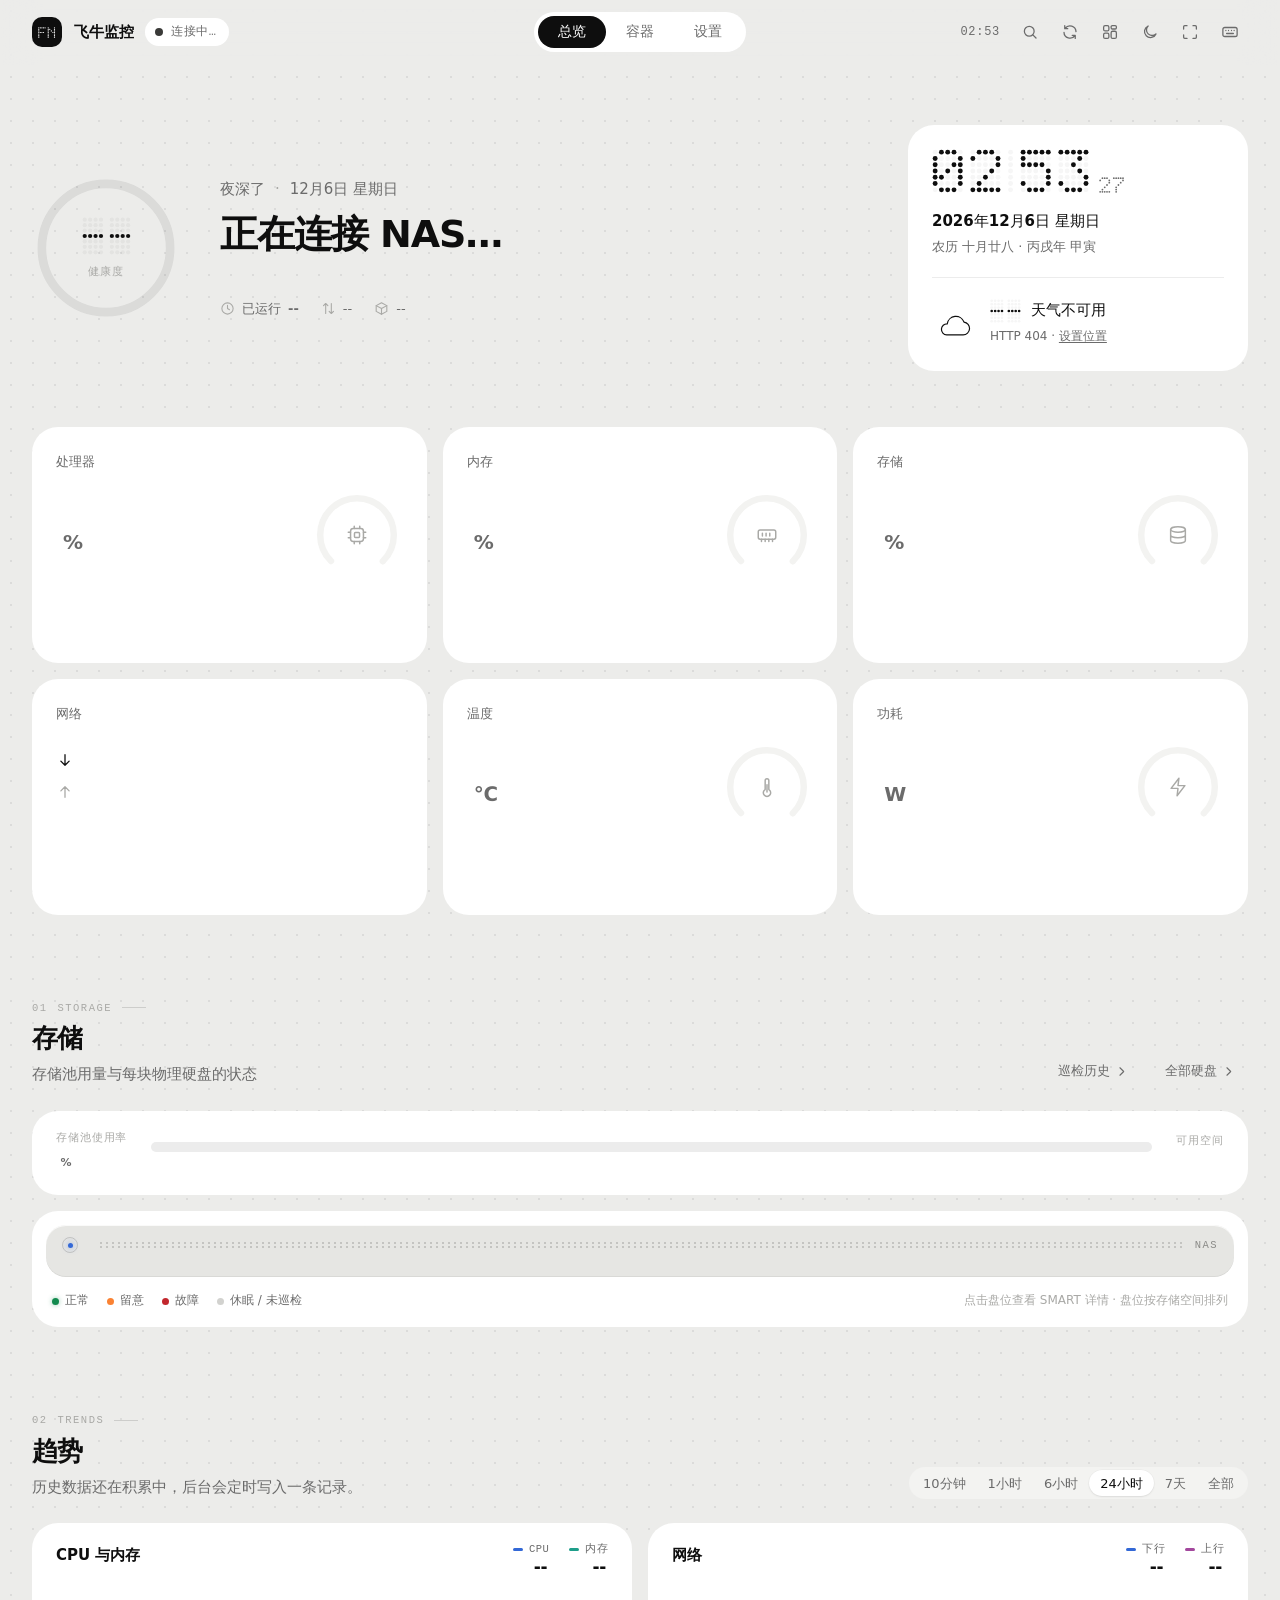
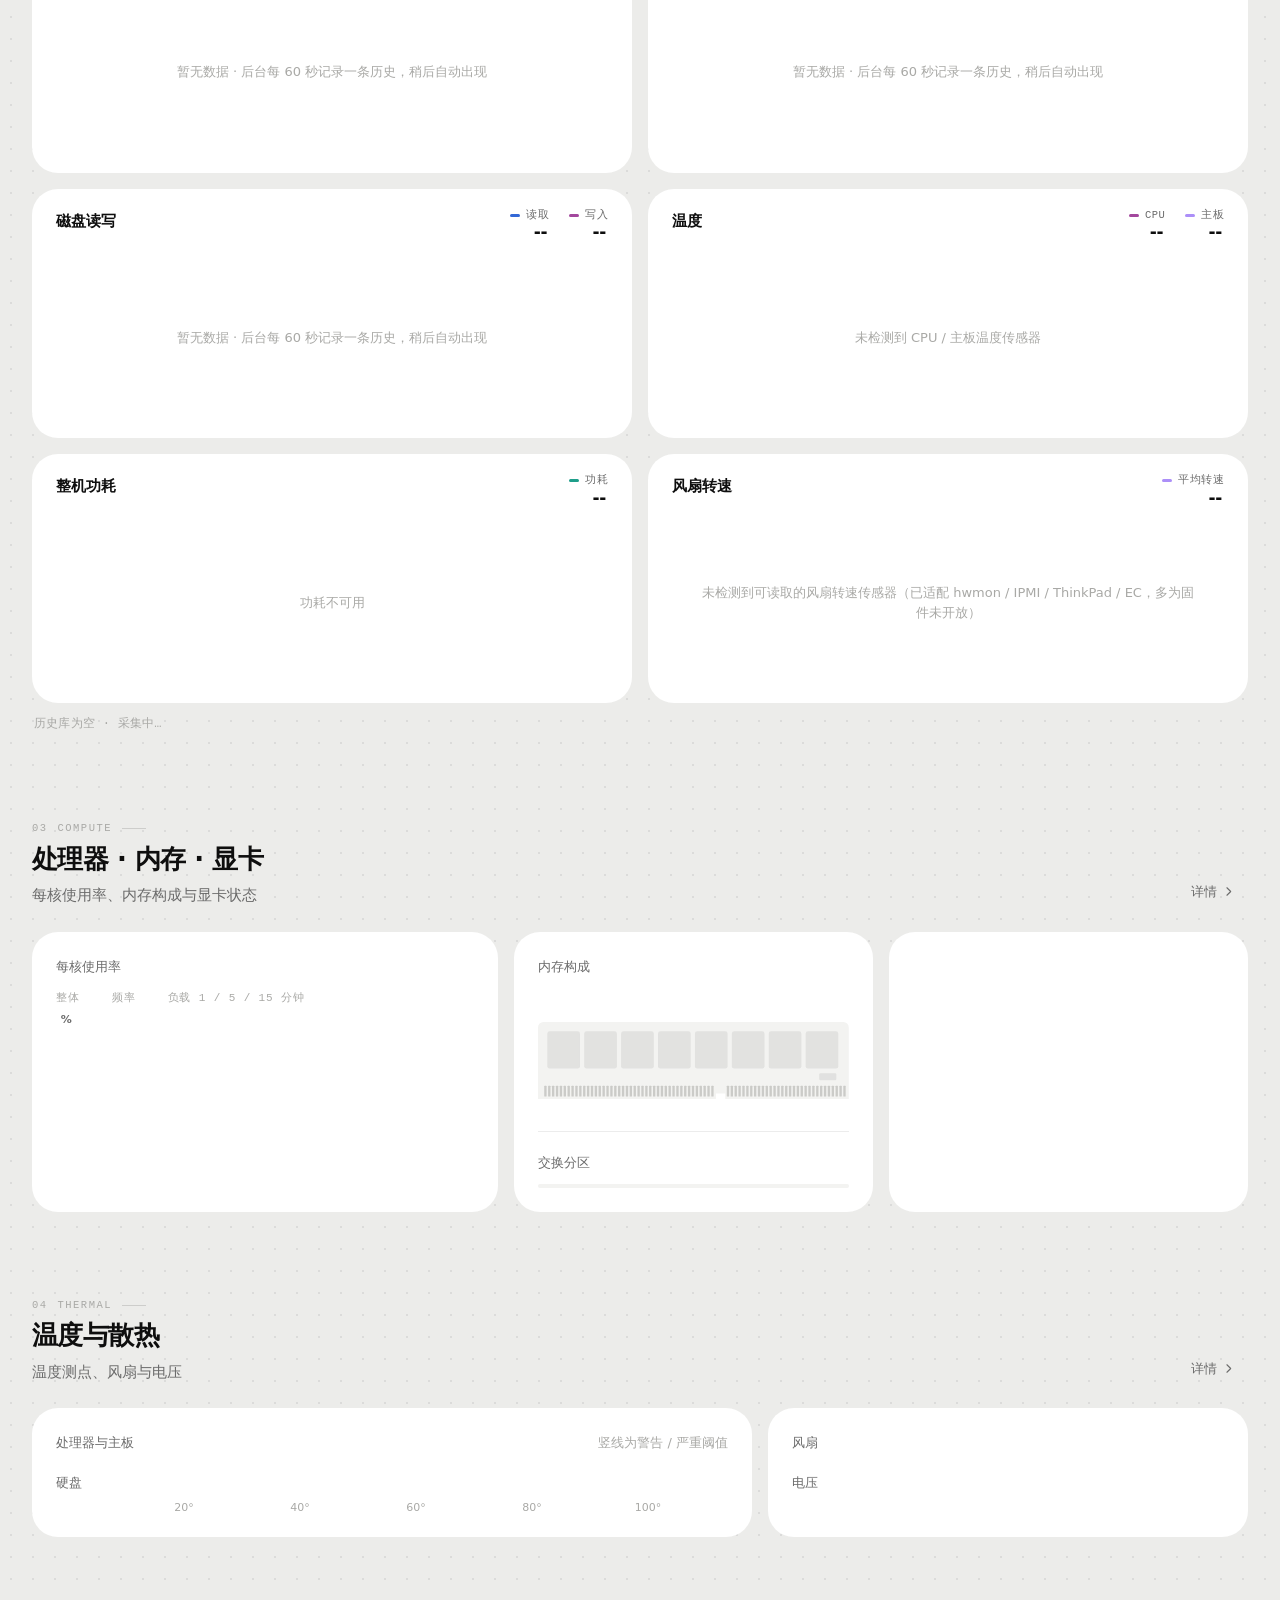
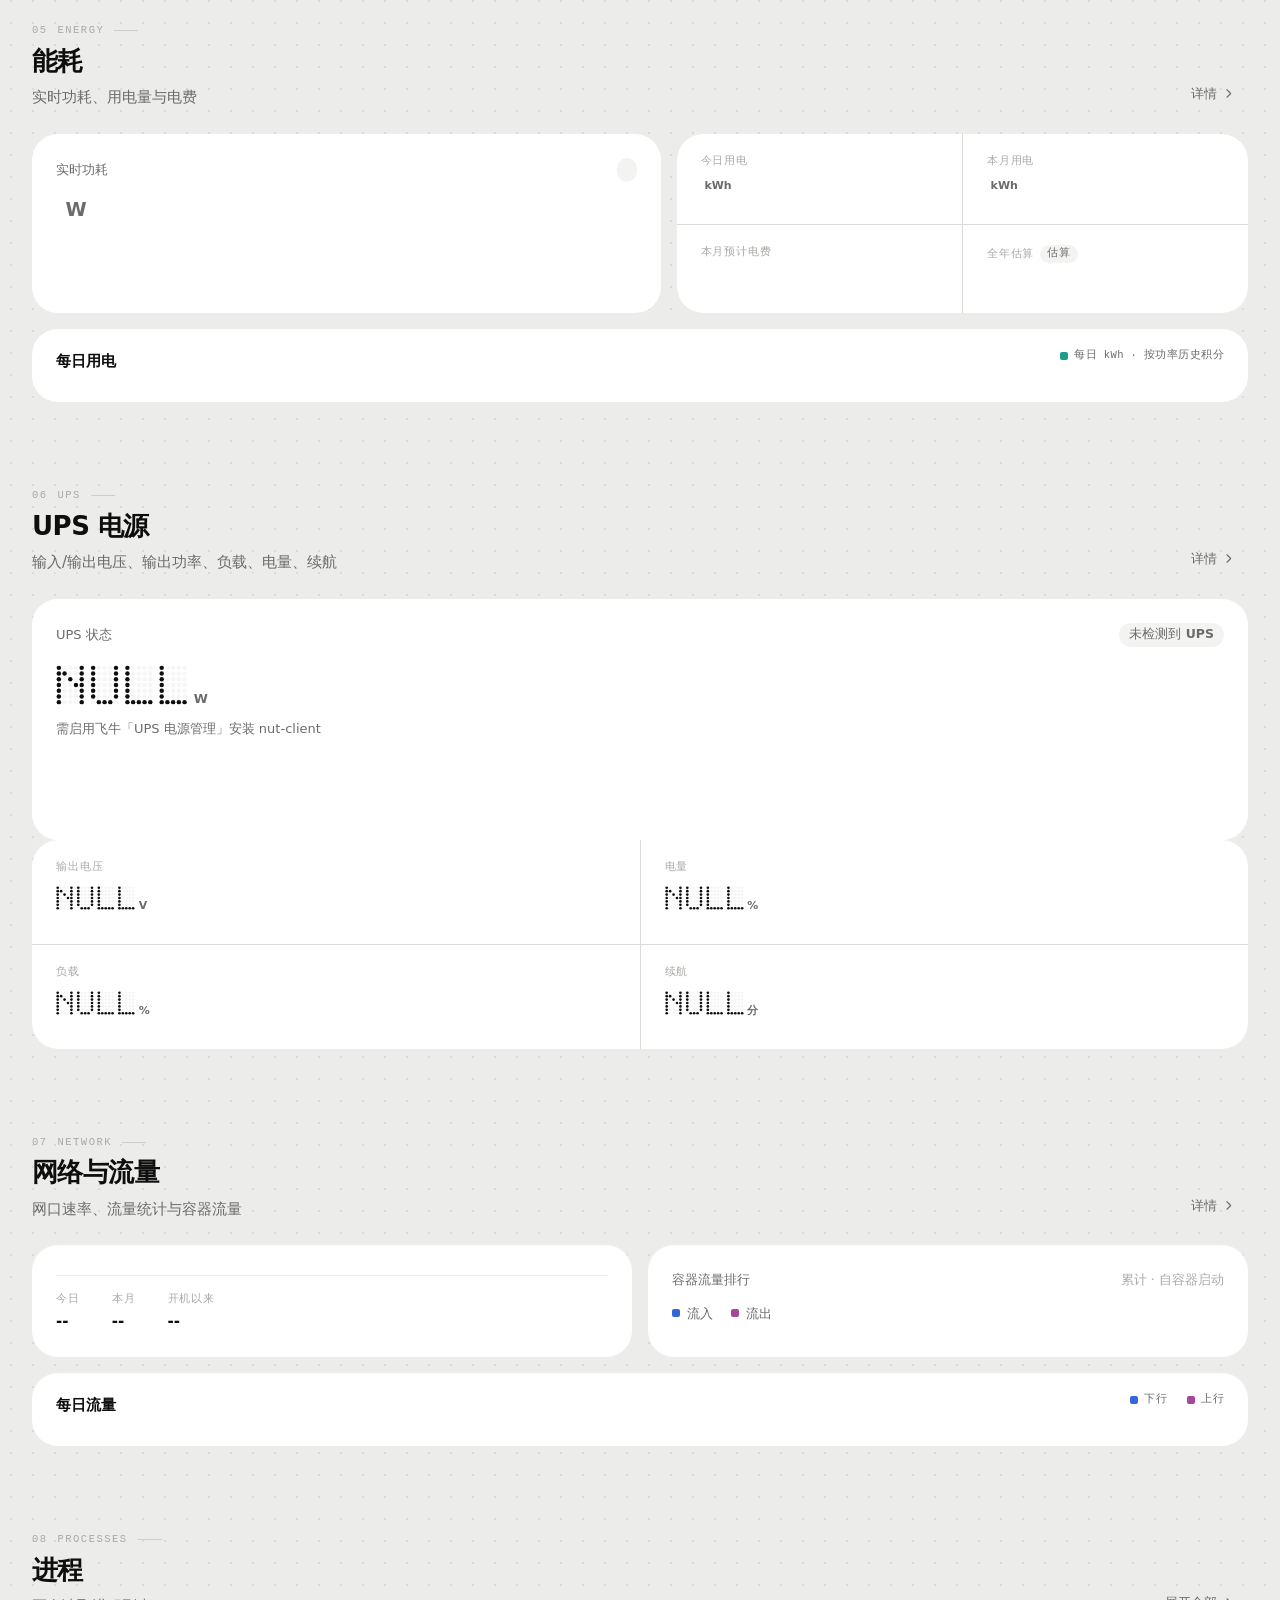
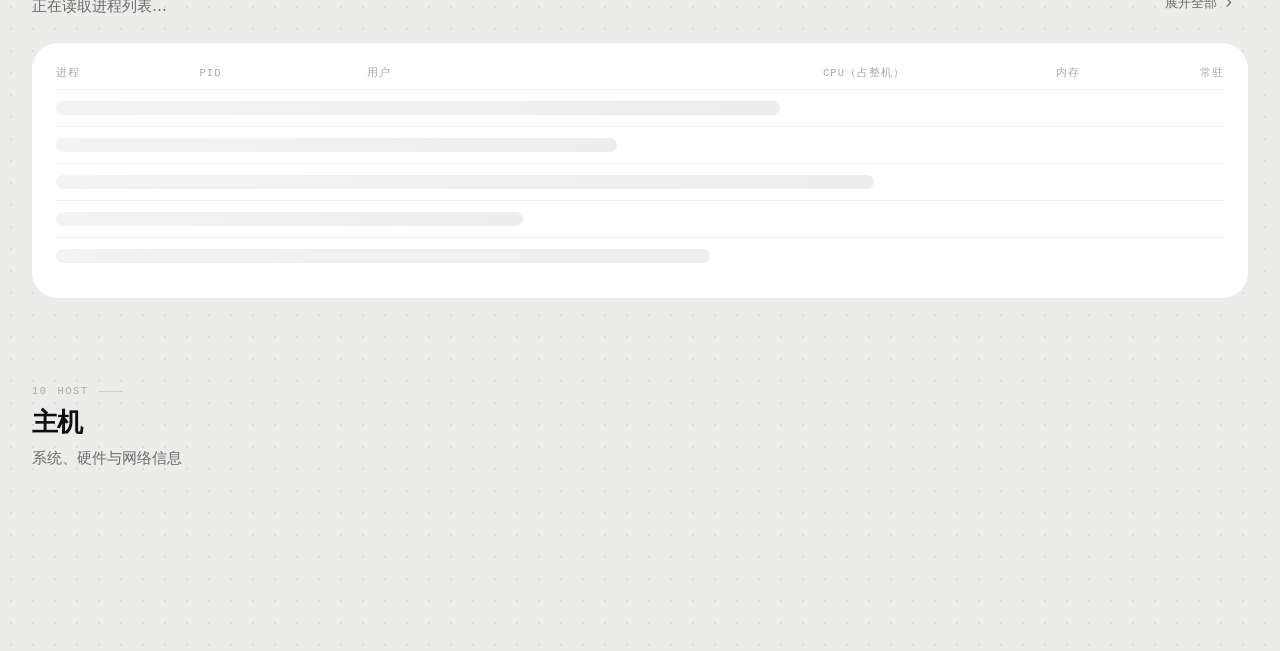
==== app/www/index.html @ 400aa31c "Release 3.0.0: 飞牛HDMI动态监控首个成品版本" ====
<!doctype html>
<html lang="zh-CN" data-theme="light" data-accent="black">
<head>
<meta charset="utf-8">
<meta http-equiv="Cache-Control" content="no-cache, no-store, must-revalidate">
<meta http-equiv="Pragma" content="no-cache">
<meta http-equiv="Expires" content="0">
<meta name="viewport" content="width=device-width, initial-scale=1, viewport-fit=cover">
<meta name="color-scheme" content="light dark">
<meta name="referrer" content="same-origin">
<link rel="icon" type="image/png" href="[data-uri]">
<link rel="apple-touch-icon" href="[data-uri]">
<title>飞牛监控</title>
<script>
  /* 尽早应用外观（本地缓存），避免首屏闪烁；服务器 ui.json 加载后以服务器为准 */
  (function () {
    try {
      var u = JSON.parse(localStorage.getItem('fnm.ui') || 'null'), mode, acc;
      if (u && u.layoutVersion >= 200) { mode = u.theme; acc = u.accent; }
      else { var L = { dark: ['dark', 'black'], light: ['light', 'black'], blue: ['light', 'blue'], fresh: ['light', 'green'], green: ['light', 'green'], yellow: ['light', 'yellow'], cyan: ['light', 'cyan'] }[localStorage.getItem('fnmonitor-theme')]; if (L) { mode = L[0]; acc = L[1]; } }
      mode = mode || 'light';
      if (mode === 'auto') mode = matchMedia('(prefers-color-scheme: dark)').matches ? 'dark' : 'light';
      var d = document.documentElement;
      d.dataset.theme = mode === 'dark' ? 'dark' : 'light';
      if (/^(black|blue|green|yellow|cyan)$/.test(acc || '')) d.dataset.accent = acc;
      var fs = u && +u.fontScale; if (fs && fs !== 1 && fs >= 0.8 && fs <= 1.5) d.style.zoom = String(fs);
    } catch (e) {}
  })();
</script>
<style>
:root{--font-sans:-apple-system,BlinkMacSystemFont,"SF Pro Text","PingFang SC","HarmonyOS Sans SC","MiSans","Microsoft YaHei UI",system-ui,sans-serif;--font-display:"SF Pro Display",-apple-system,BlinkMacSystemFont,"PingFang SC","HarmonyOS Sans SC","MiSans","Microsoft YaHei UI",system-ui,sans-serif;--font-mono:"SF Mono","JetBrains Mono","Cascadia Code",ui-monospace,Menlo,Consolas,monospace;--fs-hero:60px;--fs-display:38px;--fs-h2:26px;--fs-h3:17px;--fs-body:15px;--fs-sm:13px;--fs-xs:12px;--lh-tight:1.15;--lh-body:1.65;--s1:4px;--s2:8px;--s3:12px;--s4:16px;--s5:20px;--s6:24px;--s7:32px;--s8:40px;--s9:56px;--s10:80px;--section-gap:88px;--page-w:1280px;--page-pad:32px;--r-xs:6px;--r-sm:10px;--r-md:14px;--r-lg:26px;--r-pill:999px;--ease:cubic-bezier(.22,.8,.24,1);--ease-sheet:cubic-bezier(.32,.72,0,1);--dur-1:140ms;--dur-2:260ms;--dur-3:480ms;--dur-gauge:900ms}
:root,[data-theme="light"]{color-scheme:light;--bg:#ECECEA;--bg-dot:rgba(14,14,14,.075);--bg-bar:rgba(236,236,234,.86);--card:#FFFFFF;--card-sunk:#F3F3F1;--card-hover:#FFFFFF;--fill-1:rgba(14,14,14,.045);--fill-2:rgba(14,14,14,.08);--fill-3:rgba(14,14,14,.15);--line:rgba(14,14,14,.08);--line-strong:rgba(14,14,14,.14);--ink-1:#0E0E0E;--ink-2:#6B6B6B;--ink-3:#A9A9A6;--ink-inv:#FFFFFF;--off:rgba(14,14,14,.075);--scrim:rgba(14,14,14,.26);--ok:var(--d-p);--ok-soft:color-mix(in srgb,var(--d-p) 10%,transparent);--health-ok:#128A4E;--warn:#CE5600;--warn-fill:#FA8233;--warn-soft:rgba(250,130,51,.14);--crit:#C2272D;--crit-soft:rgba(194,39,45,.10);--sleep:#7A8294;--sleep-soft:rgba(122,130,148,.12);--m-cpu:var(--d-p);--m-mem:var(--d-p);--m-io:var(--d-p);--m-temp:var(--d-p);--m-pwr:var(--d-p);--tint:48%;--c1:var(--m-cpu);--c2:color-mix(in srgb,var(--c1) var(--tint),var(--card));--c3:var(--m-pwr);--c4:var(--m-io);--on-accent:#FFFFFF;--hatch:repeating-linear-gradient(135deg,var(--ink-2) 0 1.5px,transparent 1.5px 3.5px);--gauge:var(--ink-1);--spark:var(--ink-1);--shadow-card:none;--shadow-raise:none;--shadow-pop:0 18px 50px -12px rgba(0,0,0,.28),0 2px 6px rgba(0,0,0,.08);--shadow-thumb:0 1px 2px rgba(0,0,0,.08),0 0 0 .5px rgba(0,0,0,.04)}
[data-theme="dark"]{color-scheme:dark;--bg:#000000;--bg-dot:rgba(255,255,255,.055);--bg-bar:rgba(0,0,0,.82);--card:#161616;--card-sunk:#1F1F1F;--card-hover:#1A1A1A;--fill-1:rgba(255,255,255,.055);--fill-2:rgba(255,255,255,.09);--fill-3:rgba(255,255,255,.17);--line:rgba(255,255,255,.08);--line-strong:rgba(255,255,255,.14);--ink-1:#F2F2F0;--ink-2:#92928F;--ink-3:#64645F;--ink-inv:#0E0E0E;--off:rgba(255,255,255,.08);--scrim:rgba(0,0,0,.6);--ok:var(--d-p);--ok-soft:color-mix(in srgb,var(--d-p) 14%,transparent);--health-ok:#3BC47B;--warn:#FF8F49;--warn-fill:#FF8F49;--warn-soft:rgba(255,143,73,.15);--crit:#E54C4A;--crit-soft:rgba(229,76,74,.15);--sleep:#8C93A3;--sleep-soft:rgba(140,147,163,.14);--tint:58%;--on-accent:#0E0E0E;--shadow-pop:0 18px 50px -12px rgba(0,0,0,.8),0 0 0 1px rgba(255,255,255,.07);--shadow-thumb:0 1px 2px rgba(0,0,0,.5)}
:root{--accent:#0E0E0E;--d-p:var(--accent);--e-blue:#3368D6;--e-coral:#A3489D;--e-teal:#1E9E8A;--e-violet:#AC8FF8}
[data-theme="dark"]{--e-blue:#5585E8;--e-coral:#B761B1;--e-teal:#1F9C86;--e-violet:#BEA4FF}
:root{--r-g:oklch(0.67 0.13 158);--r-y:oklch(0.82 0.16 115);--rt-g:oklch(0.52 0.12 158);--rt-l:oklch(0.55 0.13 122)}
[data-theme="dark"]{--r-g:oklch(0.72 0.13 158);--r-y:oklch(0.85 0.15 115);--rt-g:var(--r-g);--rt-l:var(--r-y)}
[data-accent="black"]{--accent:#0E0E0E;--d-p:#3A3A38}
[data-theme="dark"][data-accent="black"]{--accent:#F2F2F0;--d-p:#D6D6D2}
[data-accent="blue"]{--accent:#2B50C0}
[data-theme="dark"][data-accent="blue"]{--accent:#7896F4}
[data-accent="green"]{--accent:#0B9B61}
[data-theme="dark"][data-accent="green"]{--accent:#2BB98A}
[data-accent="yellow"]{--accent:#C98A00;--on-accent:#0E0E0E}
[data-theme="dark"][data-accent="yellow"]{--accent:#E2A646}
[data-accent="cyan"]{--accent:#0098B0}
[data-theme="dark"][data-accent="cyan"]{--accent:#22B5CC}
:root{--accent-soft:color-mix(in srgb,var(--accent) 11%,transparent);--accent-ring:color-mix(in srgb,var(--accent) 45%,transparent)}
*,*::before,*::after{box-sizing:border-box}
html{-webkit-text-size-adjust:100%;text-size-adjust:100%}
body{margin:0;background:var(--bg);color:var(--ink-1);font:400 var(--fs-body)/var(--lh-body) var(--font-sans);-webkit-font-smoothing:antialiased;-moz-osx-font-smoothing:grayscale;font-feature-settings:"tnum" 0;transition:background-color var(--dur-3) var(--ease),color var(--dur-3) var(--ease)}
button,input,select{font:inherit;color:inherit}
button{cursor:pointer;background:none;border:0;padding:0}
a{color:var(--accent);text-decoration:none}
:focus-visible{outline:2px solid var(--accent-ring);outline-offset:2px;border-radius:8px}
::selection{background:var(--accent-soft)}
.i{width:18px;height:18px;flex:none;fill:none;stroke:currentColor;stroke-width:1.7;stroke-linecap:round;stroke-linejoin:round}
.i-sm{width:15px;height:15px}
.i-lg{width:22px;height:22px}
.num,.tnum{font-variant-numeric:tabular-nums;font-feature-settings:"tnum" 1}
.num{font-family:var(--font-display);letter-spacing:-.035em;font-weight:600;line-height:1}
.mono{font-family:var(--font-mono);font-size:.92em;letter-spacing:0}
.muted{color:var(--ink-2)}
.faint{color:var(--ink-3)}
.sr{position:absolute;width:1px;height:1px;overflow:hidden;clip:rect(0 0 0 0);white-space:nowrap}
.hidden{display:none !important}
.topbar{position:sticky;top:0;z-index:40;background:var(--bg-bar);-webkit-backdrop-filter:saturate(1.6) blur(18px);backdrop-filter:saturate(1.6) blur(18px);border-bottom:1px solid transparent;transition:border-color var(--dur-2) var(--ease)}
.topbar.scrolled{border-bottom-color:var(--line)}
.topbar-in{max-width:var(--page-w);margin:0 auto;height:64px;padding:0 var(--page-pad);display:grid;grid-template-columns:1fr auto 1fr;align-items:center;gap:var(--s4)}
.brand{display:flex;align-items:center;gap:var(--s3);min-width:0}
.brand-mark{width:30px;height:30px;border-radius:9px;background:var(--ink-1);color:var(--ink-inv);display:grid;place-items:center;flex:none}
.brand-mark>svg{width:18px;height:18px;stroke-width:2}
.brand-name{font-weight:600;font-size:15px;letter-spacing:-.01em;white-space:nowrap}
.host-chip{display:inline-flex;align-items:center;gap:8px;height:28px;padding:0 12px 0 10px;border-radius:var(--r-pill);background:var(--fill-1);color:var(--ink-2);font-size:var(--fs-sm);white-space:nowrap}
.live{position:relative;width:8px;height:8px;border-radius:50%;background:var(--ok);flex:none}
.live::after{content:"";position:absolute;inset:0;border-radius:50%;background:var(--ok);opacity:0}
.live.beat::after{animation:beat 1.6s var(--ease) 1}
.live.paused{background:var(--ink-3)}
@keyframes beat{0%{transform:scale(1);opacity:.55}
100%{transform:scale(3.2);opacity:0}
}
.tools{display:flex;align-items:center;justify-content:flex-end;gap:4px}
.clock-mini{font-size:var(--fs-sm);color:var(--ink-2);margin-right:8px}
.icon-btn{width:36px;height:36px;border-radius:50%;display:grid;place-items:center;color:var(--ink-2);transition:background var(--dur-1),color var(--dur-1);position:relative}
.icon-btn:hover{background:var(--fill-1);color:var(--ink-1)}
.icon-btn[aria-pressed="true"]{background:var(--ink-1);color:var(--ink-inv)}
.kbd{display:inline-grid;place-items:center;min-width:20px;height:20px;padding:0 5px;border-radius:5px;font:500 11px/1 var(--font-mono);color:var(--ink-2);background:var(--fill-1);box-shadow:inset 0 -1px 0 var(--line-strong)}
.seg{position:relative;display:inline-flex;padding:3px;border-radius:var(--r-pill);background:var(--fill-1);isolation:isolate}
.seg button{position:relative;z-index:1;height:30px;padding:0 16px;border-radius:var(--r-pill);font-size:14px;font-weight:500;color:var(--ink-2);white-space:nowrap;transition:color var(--dur-2) var(--ease)}
.seg button:hover{color:var(--ink-1)}
.seg button[aria-selected="true"],.seg button[aria-checked="true"]{color:var(--ink-1)}
.seg .thumb{position:absolute;z-index:0;top:3px;bottom:3px;left:0;border-radius:var(--r-pill);background:var(--card);box-shadow:var(--shadow-thumb);transition:transform var(--dur-3) var(--ease),width var(--dur-3) var(--ease)}
[data-theme="dark"] .seg .thumb{background:#3A3835}
.seg.sm button{height:26px;padding:0 11px;font-size:13px}
.seg.nav button{padding:0 20px}
.page{max-width:var(--page-w);margin:0 auto;padding:var(--s8) var(--page-pad) 140px}
.page[hidden]{display:none}
.page-enter{animation:pageIn var(--dur-3) var(--ease)}
@keyframes pageIn{from{opacity:0;transform:translateY(6px)}
to{opacity:1;transform:none}
}
.card{background:var(--card);border-radius:var(--r-lg);box-shadow:var(--shadow-card);position:relative;min-width:0}
.card.pad{padding:var(--s6)}
.tap{cursor:pointer;transition:box-shadow var(--dur-2) var(--ease),transform var(--dur-2) var(--ease),background var(--dur-2)}
.tap:hover{box-shadow:var(--shadow-raise);transform:translateY(-1px)}
.tap:active{transform:translateY(0) scale(.995)}
.tap .more{opacity:0;transition:opacity var(--dur-2),transform var(--dur-2) var(--ease);transform:translateX(-3px);color:var(--ink-3)}
.tap:hover .more,.tap:focus-visible .more{opacity:1;transform:none}
.module{margin-top:var(--section-gap);position:relative}
.mod-head{display:flex;align-items:flex-end;justify-content:space-between;gap:var(--s6);margin-bottom:var(--s6)}
.mod-head-l{min-width:0}
.mod-kicker{display:flex;align-items:center;gap:10px;font:500 12px/1 var(--font-mono);color:var(--ink-3);letter-spacing:.04em;margin-bottom:10px}
.mod-kicker::after{content:"";width:28px;height:1px;background:var(--line-strong)}
.mod-title{margin:0;font-size:var(--fs-h2);line-height:1.2;font-weight:650;letter-spacing:-.02em}
.mod-dek{margin:8px 0 0;color:var(--ink-2);max-width:64ch;font-size:var(--fs-body)}
.mod-dek b{color:var(--ink-1);font-weight:600}
.mod-dek .warn{color:var(--warn);font-weight:600}
.mod-dek .warn.dismissible{display:inline-flex;align-items:flex-start;gap:6px}
.mod-dek .warn-x{flex:none;width:16px;height:16px;margin-top:1px;padding:0;border:0;border-radius:50%;background:transparent;color:inherit;opacity:.55;cursor:pointer;display:inline-flex;align-items:center;justify-content:center;transition:opacity var(--dur-1),background var(--dur-1)}
.mod-dek .warn-x:hover{opacity:1;background:var(--warn-soft)}
.mod-dek .warn-x .i{width:10px;height:10px}
.mod-actions{display:flex;align-items:center;gap:var(--s3);flex:none}
.link-btn{display:inline-flex;align-items:center;gap:4px;height:32px;padding:0 12px;border-radius:var(--r-pill);color:var(--ink-2);font-size:var(--fs-sm);font-weight:500;transition:background var(--dur-1),color var(--dur-1)}
.link-btn:hover{background:var(--fill-1);color:var(--ink-1)}
.mod-editbar{display:none}
.mod-headless .mod-head{display:none}
.grid{display:grid;gap:var(--s4)}
.g-2{grid-template-columns:repeat(2,minmax(0,1fr))}
.g-3{grid-template-columns:repeat(3,minmax(0,1fr))}
.g-4{grid-template-columns:repeat(4,minmax(0,1fr))}
.label{font-size:var(--fs-sm);color:var(--ink-2);font-weight:500;display:flex;align-items:center;gap:8px}
.label .i{color:var(--ink-3)}
.eyebrow{font-size:var(--fs-xs);color:var(--ink-3);letter-spacing:.02em}
.unit{font-family:var(--font-sans);font-size:.34em;font-weight:500;letter-spacing:0;color:var(--ink-2);margin-left:.18em}
.sub{font-size:var(--fs-sm);color:var(--ink-2)}
.hair{height:1px;background:var(--line);border:0;margin:var(--s5) 0}
.pill{display:inline-flex;align-items:center;gap:6px;height:24px;padding:0 10px;border-radius:var(--r-pill);font-size:12.5px;font-weight:550;white-space:nowrap;background:var(--fill-1);color:var(--ink-2)}
.pill .dot{width:6px;height:6px;border-radius:50%;background:currentColor}
.pill .i{width:13px;height:13px;stroke-width:2}
.pill.ok{background:var(--ok-soft);color:var(--ok)}
.pill.warn{background:var(--warn-soft);color:var(--warn)}
.pill.crit{background:var(--crit-soft);color:var(--crit)}
.pill.sleep{background:var(--sleep-soft);color:var(--sleep)}
.pill.btn{cursor:pointer;transition:filter var(--dur-1)}
.pill.btn:hover{filter:brightness(.96)}
.st-ok{color:var(--ok)}
.st-warn{color:var(--warn)}
.st-crit{color:var(--crit)}
.bar{height:6px;border-radius:3px;background:var(--fill-2);overflow:hidden;position:relative}
.bar>i{position:absolute;inset:0 auto 0 0;width:0;border-radius:3px;background:var(--ink-1);transition:width var(--dur-gauge) var(--ease),background var(--dur-2)}
.bar.thin{height:4px}
.bar>i.warn{background:var(--warn)}
.bar>i.crit{background:var(--crit)}
.bar>i.ok{background:var(--ok)}
.stack{display:flex;gap:2px;height:10px;border-radius:5px;overflow:hidden}
.stack>i{display:block;height:100%;min-width:2px;transition:flex-grow var(--dur-gauge) var(--ease)}
.stack>i:first-child{border-radius:5px 0 0 5px}
.stack>i:last-child{border-radius:0 5px 5px 0}
.legend{display:flex;flex-wrap:wrap;gap:6px 18px;margin-top:var(--s3);font-size:var(--fs-sm);color:var(--ink-2)}
.legend span{display:inline-flex;align-items:center;gap:7px}
.legend i{width:8px;height:8px;border-radius:2px;display:inline-block}
.legend b{color:var(--ink-1);font-weight:600;font-variant-numeric:tabular-nums}
.hero{display:grid;grid-template-columns:auto minmax(0,1fr) 340px;gap:var(--s8);align-items:center;padding:var(--s5) 0 var(--s4)}
.ring-wrap{position:relative;width:148px;height:148px}
.ring-wrap>svg{width:100%;height:100%;transform:rotate(-90deg)}
.ring-track{stroke:var(--fill-2)}
.ring-val{stroke:var(--ok);transition:stroke-dashoffset 1.4s var(--ease),stroke var(--dur-3)}
.ring-center{position:absolute;inset:0;display:grid;place-content:center;text-align:center}
.ring-center .num{font-size:46px}
.ring-center .eyebrow{margin-top:6px}
.greet{color:var(--ink-2);font-size:var(--fs-body);margin:0 0 10px;display:flex;align-items:center;gap:10px;flex-wrap:wrap}
.verdict{margin:0;font-size:var(--fs-display);line-height:1.22;font-weight:650;letter-spacing:-.028em;text-wrap:balance}
.verdict .soft{display:block;margin-top:10px;color:var(--ink-2);font-weight:550;font-size:.62em;line-height:1.45;letter-spacing:-.012em}
.issues{display:flex;flex-wrap:wrap;gap:8px;margin-top:var(--s5)}
.facts{display:flex;flex-wrap:wrap;gap:6px 22px;margin-top:var(--s5);color:var(--ink-2);font-size:var(--fs-sm)}
.facts span{display:inline-flex;align-items:center;gap:7px}
.facts .i{color:var(--ink-3);width:15px;height:15px}
.clock-card{padding:var(--s6)}
.clock-time{font-size:54px}
.clock-time .sec{font-size:.36em;color:var(--ink-3);margin-left:6px;letter-spacing:0;font-weight:500}
.clock-date{margin-top:10px;font-weight:550}
.clock-lunar{color:var(--ink-2);font-size:var(--fs-sm);margin-top:2px}
.wx{display:grid;grid-template-columns:auto 1fr;gap:4px 14px;align-items:center;margin-top:var(--s5);padding-top:var(--s5);border-top:1px solid var(--line)}
.wx-ico{grid-row:span 2;width:44px;height:44px;color:var(--ink-2)}
.wx-ico svg{width:44px;height:44px;stroke-width:1.3}
.wx-main{display:flex;align-items:baseline;gap:10px}
.wx-main .num{font-size:28px}
.wx-sub{font-size:var(--fs-xs);color:var(--ink-2)}
.metrics{grid-template-columns:repeat(3,minmax(0,1fr))}
.metric{padding:var(--s6) var(--s6) var(--s5);display:grid;grid-template-columns:minmax(0,1fr) auto;grid-template-rows:auto 1fr auto;gap:0 var(--s4);min-height:236px}
.metric .m-top{grid-column:1 / -1;display:flex;align-items:center;justify-content:space-between;margin-bottom:var(--s4)}
.metric .m-state{font-size:var(--fs-xs);font-weight:550;color:var(--ink-3);display:inline-flex;align-items:center;gap:4px}
.metric .m-val{font-size:var(--fs-hero);align-self:end;white-space:nowrap}
.metric .m-val .unit{font-size:20px}
.metric .m-sub{font-size:var(--fs-sm);color:var(--ink-2);margin-top:10px;white-space:nowrap;overflow:hidden;text-overflow:ellipsis}
.metric .m-gauge{grid-row:2;grid-column:2;align-self:center;width:92px;height:92px}
.metric .m-foot{grid-column:1 / -1;margin-top:var(--s4);height:44px}
.metric.is-warn .m-state{color:var(--warn)}
.metric.is-crit .m-state{color:var(--crit)}
.gauge-track{stroke:var(--fill-2)}
.gauge-val{stroke:var(--gauge);transition:stroke-dashoffset var(--dur-gauge) var(--ease),stroke var(--dur-2)}
.gauge-val.warn{stroke:var(--warn)}
.gauge-val.crit{stroke:var(--crit)}
.gauge-tick{stroke:var(--card);stroke-width:2}
.net-vals{align-self:end;display:grid;gap:10px}
.net-vals .row{display:flex;align-items:baseline;gap:10px}
.net-vals .num{font-size:40px}
.net-vals .row.sec .num{font-size:26px;color:var(--ink-2)}
.net-vals .arr{width:18px;height:18px;flex:none;align-self:center}
.drive-pips{display:flex;gap:6px;align-items:flex-end;height:44px}
.drive-pips>div{flex:1;display:grid;gap:6px}
.drive-pips .pip{height:22px;border-radius:6px;background:var(--fill-2);position:relative;overflow:hidden}
.drive-pips .pip>i{position:absolute;inset:auto 0 0 0;background:var(--dc,var(--ink-2))}
.drive-pips .pip.sleep{background:repeating-linear-gradient(135deg,var(--sleep-soft) 0 4px,transparent 4px 8px);box-shadow:inset 0 0 0 1px var(--sleep-soft)}
.drive-pips .pip.sleep>i{background:var(--sleep);opacity:.45}
.drive-pips .pip.warn>i{background:var(--warn)}
.drive-pips span{font:500 10.5px/1 var(--font-mono);color:var(--ink-3);text-align:center}
.spark{width:100%;height:100%;display:block;overflow:visible}
.spark path.line{fill:none;stroke:var(--spark);stroke-width:1.5;vector-effect:non-scaling-stroke}
.spark path.area{fill:var(--fill-1);stroke:none}
.spark circle{fill:var(--ink-1)}
.pool{display:grid;grid-template-columns:auto 1fr auto;align-items:center;gap:var(--s6);padding:var(--s5) var(--s6);margin-bottom:var(--s4)}
.pool .num{font-size:34px}
.pool .stack{height:12px}
.drives{grid-template-columns:repeat(auto-fill,minmax(208px,1fr))}
.drive{padding:var(--s5);display:flex;flex-direction:column;gap:var(--s4);min-height:228px;overflow:hidden}
.drive-top{display:flex;align-items:flex-start;gap:var(--s3)}
.drive-ico{width:40px;height:40px;border-radius:12px;background:var(--fill-1);display:grid;place-items:center;color:var(--ink-2);flex:none}
.drive-ico .i{width:22px;height:22px;stroke-width:1.5}
.drive-name{font-weight:600;font-size:16px;display:flex;align-items:center;gap:8px}
.drive-model{font-size:var(--fs-sm);color:var(--ink-2);white-space:nowrap;overflow:hidden;text-overflow:ellipsis}
.drive-cap{margin-top:auto}
.drive-cap .row{display:flex;align-items:baseline;justify-content:space-between;margin-bottom:8px}
.drive-cap .num{font-size:26px}
.drive-meta{display:flex;justify-content:space-between;gap:8px;font-size:var(--fs-xs);color:var(--ink-2);border-top:1px solid var(--line);padding-top:var(--s3)}
.drive-meta b{display:block;font-size:var(--fs-sm);color:var(--ink-1);font-weight:600;font-variant-numeric:tabular-nums;margin-top:1px}
.drive.is-warn .drive-ico{background:var(--warn-soft);color:var(--warn)}
.drive.is-sleep{background:linear-gradient(180deg,color-mix(in srgb,var(--sleep) 7%,var(--card)),var(--card) 75%);box-shadow:0 0 0 1px var(--sleep-soft),0 1px 2px rgba(0,0,0,.02)}
.drive.is-sleep .drive-ico{background:var(--sleep-soft);color:var(--sleep)}
.drive.is-sleep .drive-cap,.drive.is-sleep .drive-meta{opacity:.55}
.drive.is-sleep .bar>i{background:var(--sleep)}
.zzz{position:absolute;right:18px;top:16px;color:var(--sleep);font:600 12px/1 var(--font-display);letter-spacing:.1em;opacity:.7}
.zzz span{display:inline-block;animation:zz 3.6s ease-in-out infinite}
.zzz span:nth-child(2){animation-delay:.5s;font-size:10px}
.zzz span:nth-child(3){animation-delay:1s;font-size:8px}
@keyframes zz{0%,100%{transform:translateY(0);opacity:.35}
50%{transform:translateY(-4px);opacity:1}
}
.io-line{display:flex;gap:14px;font-size:var(--fs-xs);color:var(--ink-2);font-variant-numeric:tabular-nums}
.io-line .i{width:12px;height:12px;stroke-width:2.2;vertical-align:-1px}
.kv{display:grid;grid-template-columns:auto 1fr;gap:0}
.kv>div{display:contents}
.kv dt,.kv dd{padding:11px 0;border-top:1px solid var(--line);margin:0;font-size:var(--fs-sm)}
.kv dt{color:var(--ink-2);padding-right:var(--s6);white-space:nowrap}
.kv dd{text-align:right;font-variant-numeric:tabular-nums;min-width:0;overflow-wrap:anywhere}
.kv>div:first-child dt,.kv>div:first-child dd{border-top:0}
.rows{display:flex;flex-direction:column}
.row-i{display:grid;align-items:center;gap:var(--s4);padding:12px 0;border-top:1px solid var(--line);font-size:var(--fs-sm)}
.row-i:first-child{border-top:0}
.tbl{width:100%;border-collapse:collapse;font-size:var(--fs-sm)}
.tbl th{text-align:left;font-weight:500;color:var(--ink-3);font-size:var(--fs-xs);padding:0 12px 10px;white-space:nowrap}
.tbl td{padding:11px 12px;border-top:1px solid var(--line);font-variant-numeric:tabular-nums;white-space:nowrap}
.tbl th:first-child,.tbl td:first-child{padding-left:0}
.tbl th:last-child,.tbl td:last-child{padding-right:0}
.tbl .r{text-align:right}
.tbl .cmd{color:var(--ink-3);font-family:var(--font-mono);font-size:11.5px;max-width:360px;overflow:hidden;text-overflow:ellipsis}
.cell-bar{display:flex;align-items:center;gap:10px;justify-content:flex-end}
.cell-bar .bar{width:64px;height:4px}
.cores{display:grid;grid-template-columns:repeat(8,1fr);gap:10px;align-items:end;height:132px;margin-top:var(--s5)}
.core{display:grid;grid-template-rows:1fr auto;gap:8px;height:100%;text-align:center}
.core .col{position:relative;border-radius:8px;background:var(--fill-1);overflow:hidden}
.core .col>i{position:absolute;inset:auto 0 0 0;height:0;background:var(--ink-1);border-radius:8px 8px 0 0;transition:height var(--dur-gauge) var(--ease),background var(--dur-2)}
.core .col>i.warn{background:var(--warn)}
.core .col>i.crit{background:var(--crit)}
.core span{font-size:11px;color:var(--ink-3);font-variant-numeric:tabular-nums}
.core b{position:absolute;left:0;right:0;top:6px;font-size:11px;font-weight:600;color:var(--ink-2);font-variant-numeric:tabular-nums;z-index:1;mix-blend-mode:normal}
.big-stat{display:flex;align-items:baseline;gap:2px}
.big-stat .num{font-size:40px}
.big-stat .unit{font-size:15px}
.split{display:flex;gap:var(--s7);margin-top:var(--s4);flex-wrap:wrap}
.split>div{min-width:0}
.split .eyebrow{display:block;margin-bottom:2px}
.split b{font-weight:600;font-variant-numeric:tabular-nums}
.thermo-row{display:grid;grid-template-columns:112px 1fr 64px;align-items:center;gap:var(--s4);padding:10px 0;font-size:var(--fs-sm)}
.thermo{position:relative;height:6px;border-radius:3px;background:var(--fill-1)}
.thermo>i{position:absolute;left:0;top:0;bottom:0;border-radius:3px;background:var(--dc,var(--m-temp));transition:width var(--dur-gauge) var(--ease),background var(--dur-2)}
.thermo>i.warn{background:var(--warn)}
.thermo>i.crit{background:var(--crit)}
.thermo>i.sleep{background:var(--sleep);opacity:.5}
.thermo .mk{position:absolute;top:-3px;bottom:-3px;width:1px;background:var(--line-strong)}
.thermo-row .v{text-align:right;font-weight:600;font-variant-numeric:tabular-nums}
.thermo-scale{display:grid;grid-template-columns:112px 1fr 64px;gap:var(--s4);font-size:11px;color:var(--ink-3);margin-top:4px}
.thermo-scale>div{position:relative;height:14px}
.thermo-scale>div>span{position:absolute;transform:translateX(-50%);font-variant-numeric:tabular-nums}
.fan{display:flex;align-items:center;gap:var(--s4);padding:12px 0}
.fan + .fan{border-top:1px solid var(--line)}
.fan-ico{width:40px;height:40px;border-radius:50%;background:var(--fill-1);display:grid;place-items:center;color:var(--ink-2)}
.fan-ico svg{width:24px;height:24px;animation:spin linear infinite;animation-duration:var(--spin,2s);stroke-width:1.5}
@keyframes spin{to{transform:rotate(360deg)}
}
.fan .num{font-size:24px}
.volts{display:grid;grid-template-columns:repeat(2,1fr);gap:10px}
.volt{padding:12px 14px;border-radius:var(--r-md);background:var(--card-sunk);box-shadow:inset 0 0 0 1px var(--line)}
.volt .num{font-size:20px}
.engine{display:grid;grid-template-columns:64px 1fr 40px;gap:12px;align-items:center;font-size:var(--fs-sm);padding:6px 0}
.engine .v{text-align:right;font-variant-numeric:tabular-nums;color:var(--ink-2)}
.energy{display:grid;grid-template-columns:1.1fr 1fr;gap:var(--s4)}
.energy-live .num.huge{font-size:76px}
.energy-live .num.huge .unit{font-size:24px}
.stat-cells{display:grid;grid-template-columns:repeat(2,1fr);gap:1px;background:var(--line);border-radius:var(--r-lg);overflow:hidden;box-shadow:var(--shadow-card)}
.stat-cell{background:var(--card);padding:var(--s5) var(--s6)}
.stat-cell .num{font-size:32px;margin-top:8px}
.stat-cell .num .unit{font-size:14px}
.stat-cell .sub{margin-top:6px;font-size:var(--fs-xs)}
.chart-card{padding:var(--s5) var(--s6) var(--s4)}
.chart-head{display:flex;align-items:flex-start;justify-content:space-between;gap:var(--s4);margin-bottom:var(--s3)}
.chart-title{font-weight:600;font-size:15px}
.chart-legend{display:flex;gap:var(--s5);font-size:var(--fs-xs);color:var(--ink-2)}
.chart-legend>span{display:grid;gap:2px;justify-items:end}
.chart-legend .lk{display:inline-flex;align-items:center;gap:6px}
.chart-legend .lk i{width:10px;height:3px;border-radius:2px}
.chart-legend .lv{font:600 17px/1.1 var(--font-display);color:var(--ink-1);font-variant-numeric:tabular-nums;letter-spacing:-.02em}
.chart-legend .lv small{font:500 11px var(--font-sans);color:var(--ink-2);margin-left:2px;letter-spacing:0}
.chart{position:relative;height:168px;touch-action:pan-y}
.chart svg{position:absolute;inset:0;width:100%;height:100%;overflow:visible}
.chart .grid-l{stroke:var(--line);stroke-width:1;shape-rendering:crispEdges}
.chart .axis-t{fill:var(--ink-3);font-size:10.5px;font-family:var(--font-sans);font-variant-numeric:tabular-nums}
.chart .ln{fill:none;stroke-width:1.8;stroke-linejoin:round;stroke-linecap:round}
.chart .ar{stroke:none}
.chart .xh{stroke:var(--ink-3);stroke-width:1;stroke-dasharray:3 3;opacity:0;transition:opacity var(--dur-1)}
.chart .dot{stroke:var(--card);stroke-width:2;opacity:0;transition:opacity var(--dur-1)}
.chart.hovering .xh,.chart.hovering .dot{opacity:1}
.chart .hit{fill:transparent;cursor:crosshair}
.chart .peak-t{fill:var(--ink-2);font-size:10.5px;font-weight:600;font-variant-numeric:tabular-nums}
.tip{position:absolute;z-index:5;pointer-events:none;min-width:120px;padding:9px 12px;border-radius:12px;background:var(--card);box-shadow:var(--shadow-pop);font-size:var(--fs-xs);opacity:0;transform:translateY(4px);transition:opacity var(--dur-1),transform var(--dur-1);white-space:nowrap}
.tip.show{opacity:1;transform:none}
.tip .tt{color:var(--ink-3);margin-bottom:4px;font-variant-numeric:tabular-nums}
.tip .tr{display:flex;align-items:center;gap:8px;justify-content:space-between;line-height:1.7}
.tip .tr i{width:8px;height:8px;border-radius:2px;display:inline-block;margin-right:6px}
.tip .tr b{font-weight:600;font-variant-numeric:tabular-nums}
.bars{position:relative;height:148px}
.bars svg{position:absolute;inset:0;width:100%;height:100%;overflow:visible}
.bars rect.b{transition:opacity var(--dur-1)}
.bars.hovering rect.b{opacity:.45}
.bars.hovering rect.b.on{opacity:1}
.rank-row{display:grid;grid-template-columns:136px 1fr 84px;gap:var(--s4);align-items:center;padding:9px 0;font-size:var(--fs-sm)}
.rank-row .n{overflow:hidden;text-overflow:ellipsis;white-space:nowrap}
.rank-row .v{text-align:right;font-variant-numeric:tabular-nums;font-weight:600}
.rank-row .stack{height:8px}
.scrim{position:fixed;inset:0;z-index:60;background:var(--scrim);opacity:0;pointer-events:none;transition:opacity var(--dur-3) var(--ease)}
.scrim.on{opacity:1;pointer-events:auto}
.sheet{position:fixed;z-index:61;top:10px;right:10px;bottom:10px;width:min(620px,calc(100vw - 20px));background:var(--bg);border-radius:26px;box-shadow:var(--shadow-pop);transform:translateX(calc(100% + 24px));transition:transform var(--dur-3) var(--ease-sheet);display:flex;flex-direction:column;overflow:hidden;visibility:hidden}
.sheet.on{transform:none;visibility:visible}
.sheet:focus{outline:none}
.sheet-head{display:flex;align-items:center;gap:var(--s3);padding:var(--s5) var(--s5) var(--s4) var(--s6)}
.sheet-head .drive-ico{width:44px;height:44px}
.sheet-title{font-size:20px;font-weight:650;letter-spacing:-.02em;line-height:1.25}
.sheet-sub{font-size:var(--fs-sm);color:var(--ink-2)}
.sheet-head .grow{flex:1;min-width:0}
.sheet-body{flex:1;overflow-y:auto;overscroll-behavior:contain;padding:0 var(--s6) var(--s8)}
.sheet-body>* + *{margin-top:var(--s4)}
.sheet-sec{margin-top:var(--s6) !important;margin-bottom:calc(var(--s3) * -1);font-size:var(--fs-sm);font-weight:600;color:var(--ink-2);display:flex;justify-content:space-between;align-items:center}
.sheet-hero{display:flex;align-items:flex-end;justify-content:space-between;gap:var(--s4);padding:var(--s2) 0 0}
.sheet-hero .num{font-size:64px}
.sheet-hero .num .unit{font-size:22px}
.note{display:flex;gap:12px;padding:14px 16px;border-radius:var(--r-md);font-size:var(--fs-sm);line-height:1.6}
.note .i{margin-top:2px}
.note.warn{background:var(--warn-soft);color:color-mix(in srgb,var(--warn) 80%,var(--ink-1))}
.note.sleep{background:var(--sleep-soft);color:color-mix(in srgb,var(--sleep) 75%,var(--ink-1))}
.note.info{background:var(--fill-1);color:var(--ink-2)}
.smart-flag{font-weight:600}
.page-head{display:flex;align-items:flex-end;justify-content:space-between;gap:var(--s6);flex-wrap:wrap;margin-bottom:var(--s7)}
.page-title{margin:0;font-size:44px;font-weight:700;letter-spacing:-.035em;line-height:1.1}
.page-dek{margin:10px 0 0;color:var(--ink-2)}
.page-dek b{color:var(--ink-1);font-weight:600;font-variant-numeric:tabular-nums}
.field{display:flex;align-items:center;gap:8px;height:38px;padding:0 14px;border-radius:var(--r-pill);background:var(--card);box-shadow:var(--shadow-card);min-width:240px;color:var(--ink-3);transition:box-shadow var(--dur-2)}
.field:focus-within{box-shadow:0 0 0 2px var(--accent-ring),var(--shadow-card)}
.field input{flex:1;border:0;outline:0;background:transparent;color:var(--ink-1);min-width:0;font-size:14px}
.field input::placeholder{color:var(--ink-3)}
.ctr-list{padding:6px var(--s6)}
.ctr{display:grid;grid-template-columns:minmax(180px,1.5fr) minmax(120px,1fr) 150px 104px 118px 104px 96px;gap:var(--s5);align-items:center;padding:15px 0;border-top:1px solid var(--line);cursor:pointer;transition:opacity var(--dur-2)}
.ctr:first-child{border-top:0}
.ctr-head{cursor:default;font-size:var(--fs-xs);color:var(--ink-3);padding:14px 0 10px}
.ctr-name{display:flex;align-items:center;gap:12px;min-width:0}
.ctr-name .t{min-width:0}
.ctr-name b{display:block;font-weight:600;white-space:nowrap;overflow:hidden;text-overflow:ellipsis}
.ctr-name small{display:block;font:11.5px var(--font-mono);color:var(--ink-3);white-space:nowrap;overflow:hidden;text-overflow:ellipsis}
.sdot{width:8px;height:8px;border-radius:50%;flex:none;background:var(--ok);box-shadow:0 0 0 4px var(--ok-soft)}
.sdot.off{background:var(--ink-3);box-shadow:0 0 0 4px var(--fill-1)}
.sdot.busy{background:var(--accent);box-shadow:0 0 0 4px var(--accent-soft);animation:pulse 1s ease-in-out infinite}
@keyframes pulse{50%{opacity:.35}
}
.ports{display:flex;flex-wrap:wrap;gap:4px;min-width:0}
.port{font:500 11.5px/22px var(--font-mono);padding:0 8px;border-radius:6px;background:var(--fill-1);color:var(--ink-2);white-space:nowrap}
.port.hit{background:var(--accent-soft);color:var(--accent)}
.ctr-cpu{display:grid;grid-template-columns:1fr 52px;gap:10px;align-items:center}
.ctr-cpu .spk{height:24px}
.ctr-cpu b,.ctr-mem b,.ctr-net b{font-weight:600;font-variant-numeric:tabular-nums;text-align:right}
.ctr-mem,.ctr-net{font-variant-numeric:tabular-nums}
.ctr-mem small,.ctr-up small,.ctr-net small{display:block;color:var(--ink-3);font-size:11.5px}
.ctr-net b,.ctr-net small{white-space:nowrap}
.ctr-net>.faint{font-size:12px}
.ar{font-style:normal;font-weight:600;margin-right:4px}
.ar.dn{color:var(--e-blue)}
.ar.up{color:var(--e-coral)}
.ctr-up{font-size:var(--fs-sm);color:var(--ink-2)}
.ctr.off .ctr-cpu,.ctr.off .ctr-mem,.ctr.off .ctr-net{opacity:.4}
.acts{display:flex;justify-content:flex-end;gap:2px}
.act{width:32px;height:32px;border-radius:50%;display:grid;place-items:center;color:var(--ink-2);transition:background var(--dur-1),color var(--dur-1)}
.act:hover{background:var(--fill-1);color:var(--ink-1)}
.act.danger:hover{background:var(--crit-soft);color:var(--crit)}
.act.go:hover{background:var(--ok-soft);color:var(--ok)}
.act[disabled]{opacity:.35;pointer-events:none}
.act .i{width:16px;height:16px}
.spin{width:16px;height:16px;border-radius:50%;border:2px solid var(--fill-3);border-top-color:var(--accent);animation:spin .8s linear infinite}
.ctr.pending{cursor:progress}
.pending-t{color:var(--accent);font-size:var(--fs-sm);font-weight:500}
.empty{display:grid;place-items:center;text-align:center;padding:var(--s9) var(--s6);color:var(--ink-2);gap:10px}
.empty svg.art{width:120px;height:84px;color:var(--ink-3)}
.empty b{color:var(--ink-1);font-size:16px;font-weight:600}
.btn{display:inline-flex;align-items:center;justify-content:center;gap:8px;height:36px;padding:0 16px;border-radius:var(--r-pill);background:var(--fill-1);color:var(--ink-1);font-size:14px;font-weight:550;transition:background var(--dur-1),transform var(--dur-1),opacity var(--dur-1);white-space:nowrap}
.btn:hover{background:var(--fill-2)}
.btn:active{transform:scale(.98)}
.btn.primary{background:var(--accent);color:#fff}
[data-theme="dark"] .btn.primary{color:#12110F}
.btn.primary:hover{background:color-mix(in srgb,var(--accent) 88%,#000)}
.btn.ghost{background:transparent}
.btn.ghost:hover{background:var(--fill-1)}
.btn.danger{color:var(--crit)}
.btn[disabled]{opacity:.45;pointer-events:none}
.btn .i{width:16px;height:16px}
.port-col h4{margin:0 0 var(--s3);font-size:15px;font-weight:600;display:flex;align-items:center;justify-content:space-between}
.port-col h4 span{font-size:var(--fs-xs);color:var(--ink-3);font-weight:500}
.lp-grid{display:flex;flex-wrap:wrap;gap:6px}
.lp{display:inline-flex;flex-direction:column;padding:8px 11px;border-radius:10px;background:var(--card-sunk);box-shadow:inset 0 0 0 1px var(--line);min-width:74px;transition:background var(--dur-2),box-shadow var(--dur-2),opacity var(--dur-2)}
.lp b{font:600 14px/1.2 var(--font-mono)}
.lp small{font-size:11px;color:var(--ink-3)}
.lp.hit{background:var(--accent-soft);box-shadow:inset 0 0 0 1px var(--accent-ring)}
.lp.dim,.row-i.dim{opacity:.3}
.port-verdict{margin-top:var(--s3);font-size:var(--fs-sm);min-height:1.6em}
.app-card{padding:var(--s6)}
.app-card .app-top{display:flex;align-items:center;gap:var(--s3);margin-bottom:var(--s5)}
.app-ico{width:48px;height:48px;border-radius:14px;display:grid;place-items:center;color:#fff}
.app-ico .i{width:24px;height:24px;stroke-width:1.7}
.app-ico.photos{background:linear-gradient(160deg,#F2A65A,#E06B4E)}
.app-ico.video{background:linear-gradient(160deg,#5A7FE0,#3B55B8)}
.app-ico.music{background:linear-gradient(160deg,#E0638A,#B83F6A)}
.app-stats{display:grid;grid-template-columns:repeat(3,1fr);gap:var(--s3)}
.app-stats .num{font-size:24px}
.app-card.off .app-stats{opacity:.45}
.settings{display:grid;grid-template-columns:210px minmax(0,1fr);gap:var(--s9);align-items:start}
.set-nav{position:sticky;top:96px;display:flex;flex-direction:column;gap:2px}
.set-nav a{display:flex;align-items:center;gap:10px;height:36px;padding:0 12px;border-radius:10px;color:var(--ink-2);font-size:14px;font-weight:500;transition:background var(--dur-1),color var(--dur-1)}
.set-nav a:hover{background:var(--fill-1);color:var(--ink-1)}
.set-nav a.on{background:var(--card);color:var(--ink-1);box-shadow:var(--shadow-card)}
.set-nav a .i{width:16px;height:16px;color:var(--ink-3)}
.set-nav a.on .i{color:var(--accent)}
.set-main{max-width:760px}
.set-group{scroll-margin-top:96px}
.set-group + .set-group{margin-top:var(--s7)}
.set-group>h3{margin:0 0 4px;font-size:22px;font-weight:650;letter-spacing:-.02em}
.set-group>p{margin:0 0 var(--s4);color:var(--ink-2);font-size:var(--fs-sm)}
.set-card{padding:0 var(--s6)}
.set-row{display:flex;flex-wrap:wrap;align-items:center;gap:8px var(--s5);min-height:46px;padding:7px 0;border-top:1px solid var(--line)}
.set-row:first-child{border-top:0}
.set-row .lbl{font-weight:500;display:flex;align-items:center;gap:6px}
.set-row .hint{font-size:var(--fs-xs);color:var(--ink-3);margin-top:1px}
.set-row .ctl{display:flex;align-items:center;gap:8px;justify-content:flex-end;flex-wrap:wrap;flex:0 1 auto;margin-left:auto;max-width:100%}
.set-row>div:first-child:not(.ctl){flex:1 1 220px;min-width:0}
.set-row .ctl .textfield{max-width:100%}
.set-row.block>*{flex:1 1 100%}
.set-row.block .ctl{justify-content:flex-start;margin-left:0}
.set-row.saved::before{animation:savedFlash 1.2s var(--ease)}
@keyframes savedFlash{0%,100%{opacity:0}
18%{opacity:1}
}
.set-row{position:relative}
.set-row::before{content:"";position:absolute;inset:3px -10px;border-radius:10px;background:color-mix(in srgb,var(--accent) 7%,transparent);opacity:0;pointer-events:none;z-index:0}
[data-theme="dark"] .set-row::before{background:color-mix(in srgb,var(--accent) 9%,transparent)}
.set-row>*{position:relative;z-index:1}
.q{width:18px;height:18px;border-radius:50%;display:inline-grid;place-items:center;color:var(--ink-3);transition:color var(--dur-1),background var(--dur-1)}
.q:hover,.q[aria-expanded="true"]{color:var(--accent);background:var(--accent-soft)}
.q .i{width:14px;height:14px}
.switch{position:relative;width:44px;height:26px;border-radius:13px;background:var(--fill-3);transition:background var(--dur-2) var(--ease);flex:none}
.switch::after{content:"";position:absolute;top:2px;left:2px;width:22px;height:22px;border-radius:50%;background:#fff;box-shadow:0 1px 3px rgba(0,0,0,.18),0 2px 6px rgba(0,0,0,.08);transition:transform var(--dur-2) var(--ease)}
.switch[aria-checked="true"]{background:var(--accent)}
.switch[aria-checked="true"]::after{transform:translateX(18px)}
.switch.ok[aria-checked="true"]{background:var(--ok)}
.numfield{display:inline-flex;align-items:center;height:36px;border-radius:10px;background:var(--fill-1);padding:0 4px 0 12px;transition:box-shadow var(--dur-2)}
.numfield:focus-within{box-shadow:0 0 0 2px var(--accent-ring)}
.numfield input{width:64px;border:0;outline:0;background:transparent;text-align:right;font-variant-numeric:tabular-nums;font-weight:600;-moz-appearance:textfield;appearance:textfield}
.numfield input::-webkit-inner-spin-button,.numfield input::-webkit-outer-spin-button{-webkit-appearance:none;margin:0}
.numfield .u{font-size:var(--fs-xs);color:var(--ink-2);margin:0 8px 0 4px;white-space:nowrap}
.numfield .st{width:26px;height:28px;border-radius:7px;display:grid;place-items:center;color:var(--ink-2);font-size:16px;line-height:1}
.numfield .st:hover{background:var(--card);color:var(--ink-1)}
.textfield{height:36px;border-radius:10px;background:var(--fill-1);border:0;outline:0;padding:0 12px;width:260px;transition:box-shadow var(--dur-2)}
.textfield:focus{box-shadow:0 0 0 2px var(--accent-ring)}
.textfield.mono{font-family:var(--font-mono);font-size:13px}
.swatches{display:flex;gap:10px;flex-wrap:wrap}
.swatch{width:28px;height:28px;border-radius:50%;background:var(--sw);position:relative;transition:transform var(--dur-2) var(--ease)}
.swatch:hover{transform:scale(1.08)}
.swatch[aria-checked="true"]::after{content:"";position:absolute;inset:-4px;border-radius:50%;box-shadow:0 0 0 2px var(--sw)}
.swatch-l{font-size:var(--fs-xs);color:var(--ink-2);margin-left:6px;min-width:2.5em}
.chips{display:flex;gap:6px;flex-wrap:wrap}
.chip-t{height:30px;padding:0 12px;border-radius:9px;font-size:13px;font-weight:500;background:var(--fill-1);color:var(--ink-2);display:inline-flex;align-items:center;gap:6px;transition:background var(--dur-1),color var(--dur-1)}
.chip-t[aria-pressed="true"]{background:var(--accent-soft);color:var(--accent)}
.chip-t .i{width:14px;height:14px;stroke-width:2.2}
.pw-meter{display:flex;gap:4px;width:120px}
.pw-meter i{flex:1;height:4px;border-radius:2px;background:var(--fill-2);transition:background var(--dur-2)}
.update-card{padding:var(--s6);display:flex;flex-wrap:wrap;align-items:center;gap:var(--s5)}
.update-card>.app-ico{flex:none}
.update-card>div:not(.btns):not(.update-notes):not(.upd-msg):not(.progress){flex:1 1 200px;min-width:0}
.update-card .btns{flex:0 0 auto;margin-left:auto}
.update-card .app-ico{background:var(--ink-1);color:var(--ink-inv)}
.update-notes{flex:1 1 100%;margin:0;padding:var(--s4) var(--s5);border-radius:var(--r-md);background:var(--card-sunk);box-shadow:inset 0 0 0 1px var(--line);font-size:var(--fs-sm);color:var(--ink-2)}
.update-notes ul{margin:6px 0 0;padding-left:18px}
.progress{flex:1 1 100%;height:4px;border-radius:2px;background:var(--fill-2);overflow:hidden}
.progress i{display:block;height:100%;width:0;background:var(--accent);transition:width .3s linear}
.about{padding:var(--s7) var(--s6);text-align:center}
.about .brand-mark{width:56px;height:56px;border-radius:16px;margin:0 auto var(--s4)}
.about .brand-mark svg{width:30px;height:30px}
.about h4{margin:0;font-size:20px;font-weight:650}
.about p{margin:6px 0 0;color:var(--ink-2);font-size:var(--fs-sm)}
.export-grid{display:grid;grid-template-columns:repeat(auto-fill,minmax(200px,1fr));gap:8px;padding:var(--s4) 0}
.export{display:flex;align-items:center;gap:12px;padding:12px 14px;border-radius:var(--r-md);background:var(--card-sunk);box-shadow:inset 0 0 0 1px var(--line);text-align:left;transition:background var(--dur-1)}
.export:hover{background:var(--fill-1)}
.export b{display:block;font-size:14px;font-weight:550}
.export small{color:var(--ink-3);font-size:11.5px}
.export .i{color:var(--ink-2)}
.toasts{position:fixed;z-index:90;left:50%;bottom:28px;transform:translateX(-50%);display:flex;flex-direction:column;align-items:center;gap:8px;pointer-events:none}
.toast{display:flex;align-items:center;gap:10px;padding:10px 12px 10px 14px;border-radius:var(--r-pill);background:var(--ink-1);color:var(--ink-inv);font-size:14px;font-weight:500;box-shadow:0 12px 32px -8px rgba(0,0,0,.35);pointer-events:auto;animation:toastIn var(--dur-3) var(--ease);white-space:nowrap}
.toast .i{width:16px;height:16px;stroke-width:2.2}
.toast .i.ok{color:#7CD6A2}
[data-theme="dark"] .toast .i.ok{color:var(--ok)}
.toast button{height:26px;padding:0 10px;border-radius:var(--r-pill);background:rgba(255,255,255,.14);font-size:13px;font-weight:600}
[data-theme="dark"] .toast button{background:rgba(0,0,0,.08)}
.toast.out{animation:toastOut var(--dur-2) var(--ease) forwards}
@keyframes toastIn{from{opacity:0;transform:translateY(12px) scale(.97)}
to{opacity:1;transform:none}
}
@keyframes toastOut{to{opacity:0;transform:translateY(6px) scale(.98)}
}
.popover{position:absolute;z-index:80;width:280px;padding:14px 16px;border-radius:14px;background:var(--card);box-shadow:var(--shadow-pop);font-size:var(--fs-sm);color:var(--ink-2);line-height:1.65;animation:toastIn var(--dur-2) var(--ease)}
.popover b{color:var(--ink-1);display:block;margin-bottom:4px}
.palette-wrap{position:fixed;inset:0;z-index:85;display:none;justify-content:center;align-items:flex-start;padding-top:14vh;background:var(--scrim)}
.palette-wrap.on{display:flex;animation:fadeIn var(--dur-2) var(--ease)}
@keyframes fadeIn{from{opacity:0}
}
.palette{width:min(620px,calc(100vw - 24px));background:var(--card);border-radius:20px;box-shadow:var(--shadow-pop);overflow:hidden;animation:toastIn var(--dur-3) var(--ease)}
.palette-in{display:flex;align-items:center;gap:12px;padding:0 20px;height:60px;border-bottom:1px solid var(--line);color:var(--ink-3)}
.palette-in input{flex:1;border:0;outline:0;background:transparent;font-size:18px;color:var(--ink-1)}
.palette-list{max-height:50vh;overflow-y:auto;padding:8px}
.palette-g{font-size:11.5px;color:var(--ink-3);padding:10px 12px 4px}
.palette-item{display:flex;align-items:center;gap:12px;width:100%;padding:10px 12px;border-radius:12px;text-align:left;font-size:14px}
.palette-item .i{color:var(--ink-3)}
.palette-item small{margin-left:auto;color:var(--ink-3);font-size:12px}
.palette-item.on{background:var(--accent-soft)}
.palette-item.on .i{color:var(--accent)}
.palette-foot{display:flex;gap:16px;padding:10px 20px;border-top:1px solid var(--line);font-size:12px;color:var(--ink-3)}
.palette-foot span{display:inline-flex;gap:6px;align-items:center}
.keys{display:grid;grid-template-columns:1fr auto;gap:12px 24px;padding:24px;font-size:14px}
.keys .kbd{min-width:24px;height:24px;font-size:12px}
.editbar{position:fixed;z-index:45;left:50%;bottom:28px;transform:translate(-50%,calc(100% + 120px));visibility:hidden;display:flex;align-items:center;gap:var(--s4);padding:8px 8px 8px 20px;border-radius:var(--r-pill);background:var(--ink-1);color:var(--ink-inv);box-shadow:0 16px 40px -10px rgba(0,0,0,.4);transition:transform var(--dur-3) var(--ease-sheet);font-size:14px;white-space:nowrap}
.editbar.on{transform:translate(-50%,0);visibility:visible}
.editbar .btn{height:34px;background:rgba(255,255,255,.12);color:inherit}
[data-theme="dark"] .editbar .btn{background:rgba(0,0,0,.08)}
.editbar .btn.primary{background:var(--ink-inv);color:var(--ink-1)}
.editbar small{opacity:.6}
.editing .module{margin-top:var(--s3)}
.editing .layout{padding-top:var(--s4)}
.editing .module>:not(.mod-head){display:none !important}
.editing .module .mod-head{display:flex !important;margin:0;padding:14px 16px 14px 12px;border-radius:var(--r-md);background:var(--card);box-shadow:var(--shadow-card);align-items:center}
.editing .module .mod-kicker{display:none}
.editing .module .mod-title{font-size:16px}
.editing .module .mod-dek{margin-top:2px;font-size:var(--fs-xs);white-space:nowrap;overflow:hidden;text-overflow:ellipsis;max-width:60ch}
.editing .module .mod-actions>:not(.mod-editbar){display:none}
.editing .mod-editbar{display:flex;align-items:center;gap:12px}
.editing .mod-head-l{flex:1;display:flex;align-items:center;gap:12px}
.editing .module.off .mod-head{opacity:.5;box-shadow:inset 0 0 0 1px var(--line);background:transparent}
.editing .module.dragging{z-index:10}
.editing .module.dragging .mod-head{box-shadow:var(--shadow-pop);transform:scale(1.015)}
.grip{width:32px;height:40px;display:grid;place-items:center;color:var(--ink-3);cursor:grab;touch-action:none;border-radius:8px;flex:none}
.grip:hover{color:var(--ink-1);background:var(--fill-1)}
.grip:active{cursor:grabbing}
.grip-only{display:none}
.editing .grip-only{display:grid}
body:not(.editing) .module.off{display:none}
.bottom-nav{display:none}
@media (max-width: 1120px){.hero{grid-template-columns:auto minmax(0,1fr)}
.clock-card{grid-column:1 / -1;display:grid;grid-template-columns:auto 1fr;gap:var(--s6);align-items:center}
.clock-card .wx{margin:0;padding:0 0 0 var(--s6);border-top:0;border-left:1px solid var(--line)}
.ctr{grid-template-columns:minmax(160px,1.4fr) minmax(110px,1fr) 130px 96px 112px 96px}
.ctr .ctr-up{display:none}
}
@media (max-width: 960px){:root{--section-gap:64px;--page-pad:24px;--fs-hero:52px}
.metrics{grid-template-columns:repeat(2,minmax(0,1fr))}
.g-3{grid-template-columns:repeat(2,minmax(0,1fr))}
.energy{grid-template-columns:1fr}
.settings{grid-template-columns:1fr;gap:var(--s5)}
.set-nav{position:sticky;top:64px;z-index:5;flex-direction:row;overflow-x:auto;padding:8px 0;margin:0 calc(var(--page-pad) * -1);padding-left:var(--page-pad);background:var(--bg);scrollbar-width:none}
.set-nav a{flex:none}
.ctr-head{display:none !important}
.ctr{grid-template-columns:minmax(0,1fr) auto;gap:10px 16px}
.ctr .ports{grid-column:1 / -1;order:3}
.ctr .ctr-cpu,.ctr .ctr-mem,.ctr .ctr-net{display:none}
}
@media (max-width: 640px){:root{--page-pad:16px;--section-gap:52px;--fs-hero:40px;--fs-display:27px;--fs-h2:22px}
.topbar-in{grid-template-columns:1fr auto;height:56px}
.topbar .seg.nav,.clock-mini,.brand-name,.tools .hide-m{display:none}
.page{padding-top:var(--s5);padding-bottom:calc(110px + env(safe-area-inset-bottom))}
.hero{grid-template-columns:1fr;gap:var(--s5);padding-top:0}
.ring-wrap{width:96px;height:96px;position:absolute;right:0;top:0}
.ring-center .num{font-size:30px}
.ring-center .eyebrow{display:none}
.hero-text{padding-right:104px}
.hero{position:relative}
.clock-card{grid-template-columns:1fr;gap:0}
.clock-card .wx{padding:var(--s4) 0 0;margin-top:var(--s4);border-left:0;border-top:1px solid var(--line)}
.clock-time{font-size:40px}
.metrics{gap:10px}
.metric{padding:var(--s4);min-height:0;grid-template-columns:1fr}
.metric .m-gauge{display:none}
.metric .m-val .unit{font-size:14px}
.metric .m-sub{font-size:var(--fs-xs);margin-top:6px}
.metric .m-foot{height:32px;margin-top:var(--s3)}
.metric .m-top{margin-bottom:var(--s3)}
.metric .label span{font-size:13px}
.net-vals .num{font-size:30px}
.net-vals .row.sec .num{font-size:18px}
.net-vals{gap:4px}
.drive-pips span{display:none}
.drive-pips .pip{height:18px}
.g-2,.g-3,.g-4{grid-template-columns:1fr}
.mod-head{flex-direction:column;align-items:stretch;gap:var(--s3)}
.mod-actions{overflow-x:auto}
.pool{grid-template-columns:1fr;gap:var(--s3)}
.drives{grid-template-columns:1fr;gap:10px}
.drive{padding:var(--s4);min-height:0}
.cores{height:110px;gap:6px}
.thermo-row,.thermo-scale{grid-template-columns:86px 1fr 52px;gap:10px}
.rank-row{grid-template-columns:96px 1fr 72px;gap:10px}
.energy-live .num.huge{font-size:60px}
.stat-cell{padding:var(--s4)}
.stat-cell .num{font-size:26px}
.page-title{font-size:34px}
.field{min-width:0;flex:1}
.page-head .mod-actions{width:100%}
.mod-head.big .mod-actions{flex-wrap:wrap}
.mod-head.big .mod-actions .field{flex:1 1 100%}
.ctr-list{padding:4px var(--s4)}
.set-card{padding:0 var(--s4)}
.set-row{gap:10px}
.set-row>div:first-child:not(.ctl){flex-basis:100%}
.set-row .ctl{justify-content:flex-start;flex-wrap:wrap;margin-left:0}
.textfield{width:100%}
.update-card>.btns{flex:1 1 100%;margin-left:0}
.sheet{top:0;right:0;bottom:0;left:0;width:100%;border-radius:0;transform:translateY(100%);padding-top:env(safe-area-inset-top)}
.sheet-hero .num{font-size:52px}
.sheet-body{padding:0 var(--s4) calc(var(--s8) + env(safe-area-inset-bottom))}
.tbl .hide-m{display:none}
.toasts{bottom:calc(86px + env(safe-area-inset-bottom))}
.editbar{bottom:calc(84px + env(safe-area-inset-bottom));padding-left:16px;gap:10px}
.editbar small{display:none}
.bottom-nav{display:flex;position:fixed;z-index:42;left:0;right:0;bottom:0;padding:6px 12px calc(6px + env(safe-area-inset-bottom));background:var(--bg-bar);-webkit-backdrop-filter:saturate(1.6) blur(18px);backdrop-filter:saturate(1.6) blur(18px);border-top:1px solid var(--line);justify-content:space-around}
.bottom-nav button{flex:1;display:grid;justify-items:center;gap:2px;padding:6px 0;font-size:11px;font-weight:550;color:var(--ink-3);border-radius:12px}
.bottom-nav button .i{width:22px;height:22px}
.bottom-nav button[aria-selected="true"]{color:var(--accent)}
}
@media (prefers-reduced-motion: reduce){*,*::before,*::after{animation-duration:.001ms !important;animation-iteration-count:1 !important;transition-duration:.001ms !important;scroll-behavior:auto !important}
.fan-ico svg,.zzz span{animation:none !important}
}
.reduce-motion *,.reduce-motion *::before,.reduce-motion *::after{animation-duration:.001ms !important;animation-iteration-count:1 !important;transition-duration:.001ms !important}
.reduce-motion .fan-ico svg,.reduce-motion .zzz span{animation:none !important}
.skel{border-radius:8px;background:linear-gradient(90deg,var(--fill-1) 0%,var(--fill-2) 40%,var(--fill-1) 80%);background-size:300% 100%;animation:shimmer 1.4s ease-in-out infinite}
@keyframes shimmer{from{background-position:100% 0}
to{background-position:-100% 0}
}
[hidden]{display:none !important}
.layout>.module:first-child{margin-top:var(--s8)}
#layout-docker>.module:first-child{margin-top:0}
.layout{position:relative}
.metric .m-main{grid-row:2;grid-column:1;align-self:end;min-width:0}
.g-compute{grid-template-columns:1.3fr 1fr 1fr}
.g-thermal{grid-template-columns:1.5fr 1fr}
.g-monthly{grid-template-columns:1fr 1.2fr}
.link-like{font:inherit;font-weight:600;color:inherit;text-align:left;border-radius:6px}
.link-like:hover{color:var(--accent)}
.ring-wrap{cursor:pointer;border-radius:50%}
.ring-wrap:hover .ring-track{stroke:var(--fill-3)}
.tap-row{cursor:pointer;border-radius:10px;transition:background var(--dur-1)}
.tap-row:hover{background:var(--fill-1);margin:0 -10px;padding-left:10px;padding-right:10px}
.mod-head.big .mod-title{font-size:44px;font-weight:700;letter-spacing:-.035em;line-height:1.1}
.mod-head.big{flex-wrap:wrap}
.mod-head.big .mod-dek{margin-top:12px}
.editing .module .mod-head.big .mod-title{font-size:16px;font-weight:650;letter-spacing:-.02em}
.sheet{transition:transform var(--dur-3) var(--ease-sheet),visibility 0s linear var(--dur-3)}
.sheet.on{transition:transform var(--dur-3) var(--ease-sheet),visibility 0s}
.sheet-body>.card + .sheet-sec,.sheet-body>div + .sheet-sec{margin-top:var(--s6)}
.editing .hero{opacity:.35;pointer-events:none;filter:saturate(.4);transition:opacity var(--dur-3)}
.editing .layout::before{content:"拖动左侧手柄调整顺序 · 右侧开关控制是否显示";display:block;font-size:var(--fs-sm);color:var(--ink-2);margin:var(--s5) 0 var(--s2)}
@media (max-width: 960px){.g-compute{grid-template-columns:1fr 1fr}
.g-compute>:first-child{grid-column:1 / -1}
.g-thermal,.g-monthly{grid-template-columns:1fr}
}
@media (max-width: 640px){.g-compute{grid-template-columns:1fr}
.set-nav{top:56px}
.g-monthly .stat-cells{grid-template-columns:repeat(2,1fr) !important}
.mod-head.big .mod-title{font-size:34px}
.editing .module .mod-dek{display:none}
}
body{background:var(--bg) radial-gradient(var(--bg-dot) 1px,transparent 1.3px) 0 0 / 22px 22px}
a{color:var(--ink-1)}
::selection{background:color-mix(in srgb,var(--accent) 22%,transparent)}
.dm{display:inline-flex;align-items:flex-end;line-height:0;color:inherit;flex:none;vertical-align:bottom}
.dm svg{display:block;height:var(--dm-h,40px);width:calc(var(--dm-h,40px) * var(--u) / 7);overflow:visible}
.dm circle{fill:color-mix(in srgb,var(--off) 55%,transparent);transition:fill .32s var(--ease)}
.dm circle.on{fill:currentColor}
.dm.no-off circle{fill:transparent}
.dm.no-off circle.on{fill:currentColor}
.dm.dm-txt{font:700 calc(var(--dm-h,40px) * 1.08)/.8 var(--font-display);font-variant-numeric:tabular-nums;letter-spacing:-.04em;height:var(--dm-h,40px);align-items:flex-end;white-space:nowrap;line-height:.8}
.dm-2xl{--dm-h:60px}
.dm-xl{--dm-h:48px}
.dm-lg{--dm-h:40px}
.dm-md{--dm-h:30px}
.dm-sm{--dm-h:22px}
.dm-xs{--dm-h:16px}
.dm-2xs{--dm-h:11px}
.dnum{--dm-h:40px;display:inline-flex;align-items:flex-end;gap:calc(var(--dm-h) * .16);white-space:nowrap;line-height:1;min-width:0}
.dnum>.unit{font:600 max(11px,calc(var(--dm-h) * .32))/1 var(--font-sans);color:var(--ink-2);margin:0 0 -1px;letter-spacing:0}
.dnum>.unit:empty{display:none}
.dnum.u-top>.unit{align-self:flex-start;margin:0}
.mod-kicker{font:500 10.5px/1 var(--font-mono);letter-spacing:.14em;text-transform:uppercase;color:var(--ink-3)}
.mod-kicker::after{width:24px;background:var(--line-strong)}
.eyebrow{font:500 11px/1.3 var(--font-mono);letter-spacing:.08em;text-transform:uppercase;color:var(--ink-3)}
.tbl th,.ctr-head{font:500 10.5px/1.2 var(--font-mono);letter-spacing:.1em;text-transform:uppercase}
.chart .axis-t{font-family:var(--font-mono);font-size:9.5px;letter-spacing:.02em}
.chart .peak-t{font-family:var(--font-mono);font-size:10px;font-weight:600;fill:var(--ink-1)}
.host-chip{font:500 12px/1 var(--font-mono);letter-spacing:.04em;background:var(--card)}
.clock-mini{font:500 12px/1 var(--font-mono);letter-spacing:.06em}
.drive-meta,.io-line{font-family:var(--font-sans)}
.sheet-sec{font:700 12.5px/1.3 var(--font-sans);letter-spacing:.01em;color:var(--ink-2);align-items:center;gap:6px}
.sheet-sec::before{content:"";flex:none;width:3px;height:13px;border-radius:2px;background:var(--d-p)}
.brand-mark{background:var(--ink-1);color:var(--card);border-radius:10px}
.brand-mark .dm{--dm-h:11px}
.live{background:var(--ok)}
.live::after{background:var(--ok)}
.seg{background:var(--card-sunk)}
.seg .thumb{background:var(--card);box-shadow:var(--shadow-thumb)}
[data-theme="dark"] .seg .thumb{background:#2C2C2C;box-shadow:none}
.seg.nav{background:var(--card);padding:4px}
.seg.nav .thumb{top:4px;bottom:4px;background:var(--accent);box-shadow:none}
.seg.nav button{height:32px}
.seg.nav button[aria-selected="true"]{color:var(--on-accent)}
.icon-btn:hover{background:var(--card)}
.icon-btn[aria-pressed="true"]{background:var(--accent);color:var(--on-accent)}
.card{box-shadow:none}
.tap:hover{box-shadow:inset 0 0 0 1px var(--line-strong);background:var(--card-hover);transform:translateY(-1px)}
.volt,.lp,.update-notes,.export{background:var(--card-sunk);box-shadow:none}
.lp.hit{background:var(--accent-soft);box-shadow:inset 0 0 0 1.5px var(--accent)}
.drive-ico,.fan-ico{background:var(--card-sunk)}
.stat-cells{background:var(--line);box-shadow:none}
.pill{background:var(--card-sunk);color:var(--ink-2);font-weight:550}
.hero .pill{background:var(--card)}
.pill.ok{background:var(--card-sunk);color:var(--ink-2)}
.pill.ok .dot{background:var(--ok)}
.pill.warn{background:var(--warn-soft);color:var(--warn)}
.pill.crit{background:var(--crit-soft);color:var(--crit)}
.pill.sleep{background:var(--card-sunk);color:var(--ink-2)}
.st-ok{color:var(--ink-1)}
.pill.btn:hover{filter:none;background:color-mix(in srgb,var(--ink-1) 7%,var(--card))}
.pill.warn.btn:hover{background:color-mix(in srgb,var(--warn-fill) 24%,transparent)}
.bar{background:var(--card-sunk)}
.hero .bar,.pool .bar{background:var(--fill-2)}
.bar>i.warn,.core .col>i.warn,.thermo>i.warn{background:var(--warn-fill)}
.bar>i,.bar>i.ok{background:var(--dc,var(--ink-2))}
.bar>i.sleep{background:var(--sleep);opacity:.5}
.gauge-track{stroke:var(--card-sunk)}
.gauge-val.warn{stroke:var(--warn-fill)}
.gauge-tick{display:none}
.ring-track{stroke:var(--fill-2)}
.ring-val{stroke:var(--ok)}
.core .col,.thermo{background:var(--card-sunk)}
.core .col>i{border-radius:6px 6px 0 0}
.thermo .mk{background:var(--ink-3);opacity:.5}
.stack>i.hatch,.legend i.hatch{background:var(--hatch) !important;box-shadow:inset 0 0 0 1px var(--fill-2)}
[data-dc],.metric{--hatch:repeating-linear-gradient(135deg,var(--dc) 0 1.5px,transparent 1.5px 3.5px)}
[data-dc] .stack>i.hatch,[data-dc] .legend i.hatch{box-shadow:inset 0 0 0 1px color-mix(in srgb,var(--dc) 25%,transparent)}
.legend i{border-radius:2px}
.dbar{display:flex;gap:2px;align-items:center}
.dbar i{flex:1;height:9px;min-width:2px;border-radius:2px;background:var(--card-sunk);transition:background-color .3s var(--ease)}
.dbar i.on{background:var(--dc,var(--ink-2))}
.dbar.warn i.on{background:var(--warn-fill)}
.dbar.crit i.on{background:var(--crit)}
.dbar.sleep i.on{background:var(--sleep);opacity:.55}
.dcores{display:grid;grid-template-columns:repeat(8,minmax(0,1fr));gap:8px}
.dcore{background:var(--card-sunk);border-radius:12px;padding:9px 6px 7px;display:grid;gap:6px;justify-items:center}
.dcore svg{width:100%;max-width:30px;height:auto;display:block}
.dcore circle{fill:var(--off);transition:fill .35s var(--ease)}
[data-theme="dark"] .dcore circle{fill:rgba(255,255,255,.09)}
.dcore circle.on{fill:var(--m-cpu)}
.dcore[data-l="warn"] circle.on{fill:var(--warn-fill)}
.dcore[data-l="crit"] circle.on{fill:var(--crit)}
.dcore-f{display:flex;justify-content:space-between;width:100%;font:500 10px/1 var(--font-mono);color:var(--ink-3)}
.dcore-f b{color:var(--ink-1);font-weight:600;font-variant-numeric:tabular-nums}
.switch{background:color-mix(in srgb,var(--ink-1) 14%,transparent);box-shadow:inset 0 1px 2px rgba(0,0,0,.1)}
.switch[aria-checked="true"],.switch.ok[aria-checked="true"]{background:var(--accent)}
.switch[aria-checked="true"]::after{background:var(--on-accent)}
.chip-t{background:var(--card-sunk)}
.chip-t[aria-pressed="true"]{background:var(--accent);color:var(--on-accent)}
.numfield,.textfield{background:var(--card-sunk)}
.numfield input,.textfield.mono{font-family:var(--font-mono)}
.numfield:focus-within,.textfield:focus{box-shadow:inset 0 0 0 1.5px var(--ink-1)}
.numfield .st:hover{background:var(--card)}
.q:hover,.q[aria-expanded="true"]{color:var(--card);background:var(--ink-1)}
.swatch{width:28px;height:28px}
.swatch[aria-checked="true"]::after{display:none}
.swatch[aria-checked="true"]{box-shadow:0 0 0 2.5px var(--card),0 0 0 4.5px var(--ink-1)}
[data-theme="dark"] .swatch[data-v="black"]{--sw:#F2F2F0 !important;background:#F2F2F0 !important}
.set-nav a.on{background:var(--accent);color:var(--on-accent);box-shadow:none}
.set-nav a.on .i{color:var(--on-accent)}
.set-nav a:hover:not(.on){background:var(--card)}
.set-row.saved::before{animation:savedFlash 1.2s var(--ease)}
.field{background:var(--card);box-shadow:none}
.field:focus-within{box-shadow:inset 0 0 0 1.5px var(--ink-1)}
.btn{background:var(--card-sunk)}
.btn:hover{background:color-mix(in srgb,var(--ink-1) 8%,var(--card-sunk))}
.btn.primary,[data-theme="dark"] .btn.primary{background:var(--accent);color:var(--on-accent)}
.btn.primary:hover{background:color-mix(in srgb,var(--accent) 86%,var(--card))}
.btn.ghost{background:transparent}
.update-card .app-ico,.about .brand-mark{background:var(--ink-1);color:var(--card)}
.progress{background:var(--card-sunk)}
.progress i{background:var(--accent)}
.spin{border-color:var(--fill-3);border-top-color:var(--ink-1)}
.pending-t{color:var(--ink-1)}
.pw-meter i{background:var(--card-sunk)}
.metric .m-val{font-size:inherit;display:flex}
.metric .m-val.dnum{--dm-h:44px}
.metric.is-warn .net-vals{color:var(--warn)}
.metric.is-crit .m-val{color:var(--crit)}
.metric.is-warn .m-state{color:var(--warn)}
.metric.is-crit .m-state{color:var(--crit)}
.net-vals .dnum{--dm-h:30px}
.net-vals .row.sec .dnum{--dm-h:20px;color:var(--ink-2)}
.net-vals .row{align-items:flex-end}
.net-vals .arr{align-self:flex-end;margin-bottom:2px}
.net-vals{gap:12px}
.spark{--sc:var(--dc,var(--c1));--sc2:var(--dc2,var(--c2))}
.spark path.area{fill:var(--sc);opacity:.1}
.spark path.line{stroke:var(--sc);stroke-width:1.5}
.spark path.line.l2{stroke:var(--sc2);stroke-width:1.3}
.spark circle{fill:var(--sc)}
.spark circle.halo{fill:var(--sc);opacity:.22}
[data-dc="cpu"],[data-dc="util"]{--dc:var(--d-p)}
[data-dc="mem"]{--dc:var(--d-p)}
[data-dc="io"]{--dc:var(--d-p)}
[data-dc="temp"]{--dc:var(--d-p)}
[data-dc="pwr"]{--dc:var(--d-p)}
[data-dc]{--dc2:color-mix(in srgb,var(--dc) var(--tint),var(--card))}
.metric[data-m="cpu"]{--dc:var(--m-cpu)}
.metric[data-m="mem"]{--dc:var(--m-mem)}
.metric[data-m="disk"]{--dc:var(--d-p)}
.metric[data-m="net"]{--dc:var(--d-p)}
.metric[data-m="temp"]{--dc:var(--m-temp)}
.metric[data-m="pwr"]{--dc:var(--m-pwr)}
.metric{--dc2:color-mix(in srgb,var(--dc) var(--tint),var(--card));--sc:var(--dc);--sc2:var(--dc2)}
.sheet .chart-card .spark{--sc:var(--e-blue);--sc2:var(--e-coral)}
.metric .spark{--sc:inherit;--sc2:inherit}
.metric .gauge-val{stroke:var(--sc,var(--gauge))}
.metric .gauge-val.warn{stroke:var(--warn-fill)}
.metric .gauge-val.crit{stroke:var(--crit)}
.spark circle.ink{fill:var(--sc)}
.drive-pips .pip{background:var(--card-sunk)}
.drive-pips .pip.sleep{background:repeating-linear-gradient(135deg,var(--fill-2) 0 2px,transparent 2px 5px),var(--card-sunk);box-shadow:none}
.drive-pips .pip.sleep>i{background:var(--sleep);opacity:.4}
.drive-pips .pip.warn>i{background:var(--warn-fill);opacity:1}
.ring-center .dm{--dm-h:38px}
.ring-center .eyebrow{margin-top:10px}
.clock-time{display:flex;align-items:flex-end;gap:10px;font-size:inherit}
.clock-time .dm-hm{--dm-h:44px}
.clock-time .dm-sec{--dm-h:16px;color:var(--ink-2)}
.clock-time .dm-sec circle{fill:transparent}
.clock-time .dm-sec circle.on{fill:currentColor}
.clock-date{margin-top:16px}
.wx-main{align-items:flex-end}
.wx-main .dm{--dm-h:24px}
.wx-ico{color:var(--ink-1)}
.pool .dnum{--dm-h:28px}
.pool .dnum.sm{--dm-h:20px}
.drive-cap .dnum{--dm-h:20px}
.drive-cap .row{margin-bottom:10px;align-items:flex-end}
.big-stat{align-items:flex-end}
.big-stat.dnum{--dm-h:30px}
.big-stat .sub{margin-bottom:-1px}
.energy-live .dnum.huge{--dm-h:60px}
.stat-cell .dnum{--dm-h:24px;margin-top:12px}
.stat-cell .eyebrow{display:block}
.app-stats .num{font-size:22px}
.sheet-hero{align-items:flex-end}
.sheet-hero .dnum{--dm-h:50px;margin-top:8px}
.sheet-hero .dnum.sec{--dm-h:26px}
.sheet-hero .eyebrow{margin-bottom:2px}
.dk-sum{grid-template-columns:repeat(4,minmax(0,1fr));margin-bottom:var(--s4)}
.dk-sum .stat-cell .dnum{--dm-h:30px}
.drive.is-sleep{background:var(--card-sunk);box-shadow:inset 0 0 0 1.5px var(--line)}
.drive.is-sleep:hover{box-shadow:inset 0 0 0 1.5px var(--line-strong);background:var(--card-sunk)}
.drive.is-sleep .drive-ico{background:var(--card);color:var(--sleep)}
.drive.is-sleep .drive-cap,.drive.is-sleep .drive-meta{opacity:.5}
.drive.is-warn .drive-ico{background:var(--warn-soft);color:var(--warn)}
.zzz{right:20px;top:20px;color:var(--ink-2);opacity:1}
.zzz .dm{--dm-h:14px;animation:zzD 3.2s ease-in-out infinite}
@keyframes zzD{0%,100%{opacity:.3}
50%{opacity:1}
}
.note.sleep{background:var(--card-sunk);color:var(--ink-2)}
.note.warn{background:var(--warn-soft);color:color-mix(in srgb,var(--warn) 78%,var(--ink-1))}
.note.info{background:var(--card-sunk);color:var(--ink-2)}
.sheet-body>.note.info{background:var(--card)}
.chart .grid-l{stroke:var(--ink-3);stroke-dasharray:1 4;stroke-linecap:round;shape-rendering:auto;opacity:.7}
.chart .ln{stroke-width:1.6}
.chart .ln.l2{stroke-width:1.4}
.chart .xh{stroke:var(--ink-1);stroke-dasharray:none}
.chart.hovering .xh{opacity:.35}
.chart .dot{fill:var(--card);stroke-width:1.6}
.chart .live-pt{transition:opacity var(--dur-1)}
.chart.hovering .live-pt{opacity:0}
.chart .live-pt .h{fill:currentColor;opacity:.22}
.chart .live-pt .c{fill:currentColor}
.bars .live-pt{fill:var(--dc,var(--ink-1))}
.k0,.k1{display:inline-block;width:12px;height:3px !important;border-radius:2px !important;background:var(--k,var(--c1)) !important}
.k1{--k:var(--c2)}
.kb0,.kb1{display:inline-block;width:8px !important;height:8px !important;border-radius:2px;background:var(--k,var(--c1)) !important}
.kb1{--k:var(--c2)}
.chart-legend .lk{font:500 10.5px/1.2 var(--font-mono);letter-spacing:.04em}
.chart-legend .lv small{font-family:var(--font-mono)}
.tip{background:var(--ink-1);color:var(--card);box-shadow:var(--shadow-pop);border-radius:12px;font-family:var(--font-mono);font-size:11px}
.tip .tt{color:color-mix(in srgb,var(--card) 55%,transparent)}
.tip .tr i{margin-right:8px;vertical-align:middle}
.sdot{background:var(--ok);box-shadow:0 0 0 4px var(--ok-soft)}
.sdot.off{background:transparent;box-shadow:inset 0 0 0 1.5px var(--ink-3)}
.sdot.busy{background:var(--accent);box-shadow:0 0 0 4px var(--accent-soft)}
.port{background:var(--card-sunk)}
.port.hit{background:var(--accent);color:#fff}
.act.go:hover{background:var(--card-sunk);color:var(--ink-1)}
.act:hover{background:var(--card-sunk)}
.app-ico,.app-ico.photos,.app-ico.video,.app-ico.music{background:var(--ink-1);color:var(--card)}
.app-card.off .app-ico{background:var(--card-sunk);color:var(--ink-3)}
.sheet{background:var(--bg) radial-gradient(var(--bg-dot) 1px,transparent 1.3px) 0 0 / 22px 22px;border-radius:26px}
.toast{background:var(--ink-1);color:var(--card)}
.toast .i.ok,[data-theme="dark"] .toast .i.ok{color:var(--card)}
.toast button{background:color-mix(in srgb,var(--card) 16%,transparent)}
[data-theme="dark"] .toast button{background:color-mix(in srgb,var(--card) 12%,transparent)}
.editbar{background:var(--ink-1);color:var(--card)}
.editbar .btn,[data-theme="dark"] .editbar .btn{background:color-mix(in srgb,var(--card) 14%,transparent);color:inherit}
.editbar .btn.primary{background:var(--card);color:var(--ink-1)}
.popover{background:var(--ink-1);color:color-mix(in srgb,var(--card) 72%,transparent)}
.popover b{color:var(--card)}
.palette-item.on{background:var(--card-sunk)}
.palette-item.on .i{color:var(--accent)}
.kbd{font-family:var(--font-mono);background:var(--card-sunk)}
.editing .module .mod-head{box-shadow:none}
.editing .module.off .mod-head{box-shadow:inset 0 0 0 1.5px var(--line);border:0;outline:1.5px dashed var(--line-strong);outline-offset:-1.5px}
.editing .module.dragging .mod-head{box-shadow:var(--shadow-pop)}
.editing .module .mod-kicker{display:none}
.tap-row:hover{background:var(--card-sunk)}
.skel{background:linear-gradient(90deg,var(--card-sunk) 0%,var(--fill-2) 40%,var(--card-sunk) 80%);background-size:300% 100%}
@media (max-width: 640px){.bottom-nav button[aria-selected="true"]{color:var(--ink-1);position:relative}
.bottom-nav button[aria-selected="true"]::after{content:"";position:absolute;top:5px;left:calc(50% + 10px);width:5px;height:5px;border-radius:50%;background:var(--accent)}
.metric .m-val.dnum{--dm-h:30px}
.net-vals .dnum{--dm-h:22px}
.net-vals .row.sec .dnum{--dm-h:15px}
.ring-center .dm{--dm-h:24px}
.clock-time .dm-hm{--dm-h:36px}
.energy-live .dnum.huge{--dm-h:46px}
.sheet-hero .dnum{--dm-h:40px}
.sheet-hero .dnum.sec{--dm-h:22px}
.stat-cell .dnum{--dm-h:20px}
.dk-sum{grid-template-columns:repeat(2,minmax(0,1fr))}
.dk-sum .stat-cell .dnum{--dm-h:24px}
.dcores{grid-template-columns:repeat(4,minmax(0,1fr))}
.host-chip{background:transparent;padding:0 4px}
.sheet{border-radius:0}
[data-mod="network"] .row-i>div:first-child{min-width:0}
[data-mod="network"] .row-i .label{flex-wrap:wrap;row-gap:4px}
[data-mod="network"] .row-i>.tnum{min-width:104px !important}
}
@media (max-width: 960px) and (min-width: 641px){.metric .m-val.dnum{--dm-h:38px}
}
@media (prefers-reduced-motion: reduce){.zzz .dm{animation:none !important}
}
.reduce-motion .zzz .dm{animation:none !important}
.bars .grid-l{stroke:var(--ink-3) !important;stroke-dasharray:1 4;stroke-linecap:round;opacity:.7}
:root,[data-theme="light"]{--chassis:#E6E6E3;--chassis-ink:#0E0E0E;--chassis-ink-2:#8A8A87;--tray:#F7F7F5;--tray-hi:#FFFFFF;--tray-off:#DCDCD9;--tray-dot:#E1E1DE;--tray-dot-on:#0E0E0E;--led-off:#D2D2CF;--led-on:var(--e-blue);--led-glow:color-mix(in srgb,var(--e-blue) 60%,transparent);--vent:#C4C4C1;--grip:#D6D6D3;--chassis-shadow:inset 0 1px 0 rgba(255,255,255,.8),inset 0 -1px 0 rgba(0,0,0,.06);--tray-shadow:0 1px 2px rgba(0,0,0,.06),inset 0 0 0 1px rgba(0,0,0,.04)}
[data-theme="dark"]{--chassis:#0B0B0B;--chassis-ink:#EDEDEB;--chassis-ink-2:#8A8A87;--tray:#191919;--tray-hi:#222222;--tray-off:#0F0F0F;--tray-dot:#2A2A2A;--tray-dot-on:#E8E8E6;--led-off:#2E2E2C;--led-on:var(--e-blue);--led-glow:color-mix(in srgb,var(--e-blue) 70%,transparent);--vent:#3A3A38;--grip:#2C2C2A;--chassis-shadow:inset 0 1px 0 rgba(255,255,255,.07),inset 0 -1px 0 rgba(0,0,0,.6);--tray-shadow:inset 0 1px 0 rgba(255,255,255,.05)}
.card.nas{padding:14px 14px 16px}
.chassis{background:var(--chassis);color:var(--chassis-ink);border-radius:20px;padding:12px 14px 14px;display:flex;flex-direction:column;gap:10px;box-shadow:var(--chassis-shadow)}
.ch-top{display:flex;align-items:center;gap:10px;font:500 10.5px/1 var(--font-mono);letter-spacing:.14em;color:var(--chassis-ink-2);text-transform:uppercase;padding:0 2px}
.ch-top .pwr{width:16px;height:16px;border-radius:50%;border:1.5px solid var(--vent);display:grid;place-items:center;flex:none}
.ch-top .pwr i{width:5px;height:5px;border-radius:50%;background:var(--led-on);box-shadow:0 0 6px var(--led-glow)}
.ch-top .vent{flex:1;height:8px;background:radial-gradient(var(--vent) 1px,transparent 1.4px) 0 0 / 6px 4px}
.bays{display:grid;grid-template-columns:.85fr repeat(4,1fr);gap:8px}
.bay{position:relative;border:0;font:inherit;text-align:left;cursor:pointer;border-radius:12px;background:var(--tray);color:var(--chassis-ink);padding:10px 12px;display:flex;flex-direction:column;gap:10px;min-height:188px;min-width:0;box-shadow:var(--tray-shadow);transition:background-color var(--dur-2),transform var(--dur-1) var(--ease)}
.bay:hover{background:var(--tray-hi)}
.bay:active{transform:translateY(1px) scale(.985)}
.bay:focus-visible{outline:2px solid var(--accent);outline-offset:2px}
.bay-top{display:flex;align-items:center;gap:6px;font:500 10.5px/1 var(--font-mono);color:var(--chassis-ink-2);letter-spacing:.06em}
.bay-top>span:first-child{margin-right:auto;overflow:hidden;text-overflow:ellipsis;white-space:nowrap}
.bay-led{width:7px;height:7px;border-radius:50%;background:var(--led-off);transition:background-color 60ms,box-shadow 60ms}
.bay-led.on{background:var(--led-on);box-shadow:0 0 6px var(--led-glow)}
.bay[data-st="ok"] .bay-led{background:var(--health-ok);box-shadow:0 0 6px color-mix(in srgb,var(--health-ok) 55%,transparent)}
.bay[data-st="warn"] .bay-led{background:color-mix(in srgb,var(--warn-fill) 45%,var(--tray))}
.bay[data-st="warn"] .bay-led.on{background:var(--warn-fill);box-shadow:0 0 8px var(--warn-fill)}
.bay-warn{display:none;color:var(--warn-fill)}
.bay-warn .i{width:13px;height:13px}
.bay[data-st="warn"] .bay-warn{display:inline-flex}
.bay[data-st="crit"] .bay-warn{display:inline-flex;color:var(--crit)}
.bay[data-st="crit"] .bay-led{background:var(--crit);box-shadow:0 0 7px var(--crit)}
.bay[data-st="crit"] .bay-led.on{background:var(--crit);box-shadow:0 0 9px var(--crit)}
.bay[data-st="unknown"] .bay-led{background:var(--led-off);box-shadow:none}
.bay[data-st="unknown"] .bay-cap{opacity:.75}
.bay-body{position:relative;flex:1;display:flex;gap:12px;min-height:0}
.bay-gauge{width:40px;flex:none;display:flex}
.bay[data-type="nvme"] .bay-gauge{width:32px}
.bay-gauge svg{width:100%;height:100%}
.bay-gauge circle{fill:var(--tray-dot);transition:fill .4s}
.bay-gauge circle.on{fill:var(--d-p)}
.bay-gauge[data-l="warn"] circle.on{fill:var(--warn-fill)}
.bay-gauge[data-l="crit"] circle.on{fill:var(--crit)}
.bay-info{flex:1;min-width:0;display:flex;flex-direction:column;justify-content:flex-end;gap:3px}
.bay-temp{font:600 22px/1 var(--font-mono);letter-spacing:-.02em;font-variant-numeric:tabular-nums}
.bay-temp small{font-size:11px;color:var(--chassis-ink-2);margin-left:1px}
.bay-temp .st-warn{color:var(--warn)}
.bay-temp .st-crit{color:var(--crit)}
.bay-name{font:600 13px/1.2 var(--font-mono);margin-top:8px}
.bay-model{font-size:11.5px;color:var(--chassis-ink-2);display:-webkit-box;-webkit-box-orient:vertical;-webkit-line-clamp:2;overflow:hidden;word-break:break-word}
.bay-cap{font:500 11px/1.3 var(--font-mono);color:var(--chassis-ink-2);white-space:nowrap;overflow:hidden;text-overflow:ellipsis;min-width:0}
.bay-grip{height:10px;border-radius:5px;background:repeating-linear-gradient(90deg,var(--grip) 0 2px,transparent 2px 5px)}
.bay[data-type="nvme"] .bay-grip{background:none;border:1px dashed var(--grip);height:9px}
.bay-zz{position:absolute;left:0;top:0;bottom:0;width:40px;display:none;flex-direction:column;align-items:center;justify-content:center;gap:6px;font-size:10.5px;color:var(--chassis-ink-2)}
.bay-zz .dm{--dm-h:16px;animation:zzD 3.2s ease-in-out infinite}
.bay[data-st="standby"]{background:var(--tray-off)}
.bay[data-st="standby"] .bay-gauge{visibility:hidden}
.bay[data-st="standby"] .bay-zz{display:flex}
.bay[data-st="standby"] .bay-temp,.bay[data-st="standby"] .bay-name{color:var(--chassis-ink-2)}
.nas-foot{display:flex;align-items:center;gap:18px;flex-wrap:wrap;margin-top:14px;padding:0 6px;font-size:12px;color:var(--ink-2)}
.nas-foot span{display:inline-flex;align-items:center;gap:6px}
.nas-foot .i{width:13px;height:13px}
.nas-foot .led-key{width:7px;height:7px;border-radius:50%;background:var(--health-ok);box-shadow:0 0 5px color-mix(in srgb,var(--health-ok) 45%,transparent)}
.nas-foot .led-key.warn{background:var(--warn-fill);box-shadow:none}
.nas-foot .led-key.crit{background:var(--crit);box-shadow:none}
.nas-foot .led-key.off{background:var(--led-off);box-shadow:none}
.nas-foot .scan-ago{margin-left:auto}
.nas-foot .faint{margin-left:auto;color:var(--ink-3)}
@media (prefers-reduced-motion: reduce){.bay-zz .dm{animation:none !important}
}
.reduce-motion .bay-zz .dm{animation:none !important}
.hw-cores{display:grid;grid-template-columns:repeat(4,minmax(0,1fr));gap:10px;margin-top:var(--s5)}
.hw-core{border-radius:14px;background:var(--card-sunk);padding:12px 12px 10px;display:flex;flex-direction:column;align-items:center;gap:8px}
.hw-core svg{width:100%;max-width:58px;height:auto}
.hw-core circle{fill:var(--off);transition:fill .35s var(--ease)}
.hw-core circle.on{fill:var(--m-cpu)}
.hw-core[data-l="warn"] circle.on{fill:var(--warn-fill)}
.hw-core[data-l="crit"] circle.on{fill:var(--crit)}
.hw-core-f{display:flex;justify-content:space-between;width:100%;font:500 10px/1 var(--font-mono);color:var(--ink-3)}
.hw-core-f b{color:var(--ink-1);font-weight:600;font-variant-numeric:tabular-nums}
.hw-dimm{display:block;width:100%;height:auto;margin-top:20px}
.hw-dimm .pcb{fill:var(--card-sunk)}
.hw-dimm .chip-bg{fill:var(--off)}
.hw-dimm .seg{transition:x .6s var(--ease),width .6s var(--ease)}
.hw-dimm .seg-app{fill:var(--m-mem)}
.hw-dimm[data-l="warn"] .seg-app{fill:var(--warn-fill)}
.hw-dimm[data-l="crit"] .seg-app{fill:var(--crit)}
.hw-dimm .seg-cache{fill:url(#dimmHatch)}
.hw-dimm .seg-buf{fill:var(--ink-3)}
.hw-dimm .finger{fill:var(--ink-3);opacity:.55}
.hw-dimm text{font:500 6.5px var(--font-mono);fill:var(--ink-3);letter-spacing:.08em}
@media (max-width: 640px){.hw-cores{gap:8px}
.hw-core{padding:9px 8px 8px}
.hw-core svg{max-width:44px}
}
@media (max-width: 760px){.card.nas{padding:10px 10px 14px}
.chassis{padding:10px;border-radius:16px}
.bays{grid-template-columns:repeat(5,minmax(128px,1fr));overflow-x:auto;scroll-snap-type:x mandatory;scrollbar-width:none;margin:0 -2px;padding:0 2px 2px}
.bays::-webkit-scrollbar{display:none}
.bay{scroll-snap-align:start;min-height:172px;padding:9px 10px}
.nas-foot{gap:12px}
.nas-foot .faint{margin-left:0;flex-basis:100%}
}
.set-row.wide{gap:14px}
.set-row.wide>*{flex:1 1 100%}
.set-row.wide .ctl{justify-content:stretch;margin-left:0}
.colorspec{width:100%;display:grid;grid-template-columns:1fr 1fr 1fr;gap:12px}
.cs-col{background:var(--card-sunk);border-radius:14px;padding:14px;display:grid;gap:10px;align-content:start}
.cs-item{display:flex;gap:10px;align-items:center}
.cs-item i{width:22px;height:22px;border-radius:7px;flex:none}
.cs-item i.cs-none{background:var(--card);box-shadow:inset 0 0 0 1.5px var(--line-strong)}
.cs-item b{display:block;font-size:13px;font-weight:600}
.cs-item span{display:block;font-size:11.5px;color:var(--ink-3)}
.cs-tones{display:grid;grid-template-columns:repeat(3,1fr);gap:4px}
.cs-tones i{height:22px;border-radius:6px}
.cs-tl{display:grid;grid-template-columns:repeat(3,1fr);font-size:11.5px;color:var(--ink-3);text-align:center}
.cs-demo{width:100%;height:auto;margin-top:4px}
@media (max-width: 760px){.colorspec{grid-template-columns:1fr}
}
.chart .th-l{stroke-width:1;stroke-dasharray:4 3;opacity:.75}
.chart .th-t{font:600 9.5px var(--font-mono);letter-spacing:.04em}
.chart .th-seg{stroke-width:2;fill:none}
.colorspec{grid-template-columns:repeat(2,minmax(0,1fr))}
.cs-ramp{height:12px;border-radius:6px}
.cs-rl{display:grid;grid-template-columns:repeat(4,1fr);font-size:11px;color:var(--ink-3)}
.cs-rl span:nth-child(3){text-align:center}
.cs-rl span:last-child{text-align:right}
.cs-rdemo{display:grid;gap:6px}
.cs-rdemo>div{height:6px;border-radius:3px;background:var(--fill-2);overflow:hidden}
.cs-rdemo i{display:block;height:100%;border-radius:3px}
.cs-note{font-size:11.5px;color:var(--ink-3);line-height:1.5}
@media (max-width: 760px){.colorspec{grid-template-columns:1fr}
}
.scanlog-bar{display:flex;align-items:center;gap:8px;flex-wrap:wrap}
.scanlog-bar .faint{font-size:12.5px}
@media (max-width: 520px){.scanlog-bar .btn{flex:1}
}
.bays{display:flex;flex-wrap:wrap}
.bays>.bay{flex:1 1 170px;min-width:0}
.bays:has(.bays-empty){display:block}
.bays-empty{display:flex;align-items:center;gap:10px;padding:28px 16px;color:var(--chassis-ink-2);font-size:var(--fs-sm)}
.empty-s{display:flex;gap:12px;align-items:flex-start;padding:14px 2px;color:var(--ink-2);font-size:var(--fs-sm);line-height:1.6;text-align:left}
.empty-s>.i{color:var(--ink-3);margin-top:2px;flex:none}
.empty-s b{display:block;color:var(--ink-1);font-weight:600}
.empty-s span{display:block;color:var(--ink-3);font-size:var(--fs-xs)}
.chart-empty{position:absolute;inset:0;display:grid;place-items:center;text-align:center;padding:0 24px;font-size:var(--fs-sm);color:var(--ink-3);line-height:1.6}
.chart-empty-s{padding:28px 8px;text-align:center;font-size:var(--fs-sm);color:var(--ink-3)}
.host-chip.err{color:var(--crit);background:var(--crit-soft)}
.host-chip.err .live{background:var(--crit)}
.lbl-r{margin-left:auto;font-weight:400;min-width:0;max-width:62%;overflow:hidden;text-overflow:ellipsis;white-space:nowrap}
.hist-status{margin:12px 2px 0;font-size:var(--fs-xs);font-family:var(--font-mono);letter-spacing:.02em}
.hw-cores{grid-template-columns:repeat(var(--cols,4),minmax(0,1fr))}
.dcores{grid-template-columns:repeat(var(--cols,8),minmax(0,1fr))}
.raid-sum{margin-top:var(--s4)}
.raid-chips{display:flex;flex-wrap:wrap;gap:8px;margin-top:12px}
.act.armed{width:auto;padding:0 10px;gap:4px;display:inline-flex;border-radius:var(--r-pill);background:var(--crit-soft);color:var(--crit);font-size:12.5px;font-weight:600;white-space:nowrap}
.btn.armed{background:var(--crit-soft);color:var(--crit)}
.toast{max-width:calc(100vw - 32px);white-space:normal;line-height:1.45;border-radius:18px}
.has-dot{position:relative}
.has-dot::after{content:"";position:absolute;top:4px;right:6px;width:7px;height:7px;border-radius:50%;background:var(--crit);box-shadow:0 0 0 2px var(--card)}
.set-nav a.has-dot::after{top:50%;margin-top:-3.5px;right:12px}
.bottom-nav button.has-dot::after{top:6px;right:calc(50% - 18px)}
.txt-ctl{display:inline-flex;gap:8px;align-items:center;flex-wrap:wrap;justify-content:flex-end}
.th-pair{gap:14px;flex-wrap:wrap}
.th-f{display:inline-flex;align-items:center;gap:8px}
.th-l{font:600 11px/1 var(--font-mono);letter-spacing:.06em;padding:5px 7px;border-radius:6px}
.th-l.w{color:var(--warn);background:var(--warn-soft)}
.th-l.c{color:var(--crit);background:var(--crit-soft)}
.set-info{font-size:var(--fs-sm);color:var(--ink-2);text-align:right}
.set-info .chips{justify-content:flex-end}
.set-row .hint a,.set-row .hint .mono{color:var(--ink-2)}
.set-row .hint a{text-decoration:underline;text-underline-offset:2px}
.auth-note{margin:var(--s5) 0 var(--s2)}
.set-card{display:flow-root}
.set-card>.note:first-child{margin:var(--s5) 0 var(--s2)}
.set-card>.note:first-child + .set-row{border-top:0}
.notify-note{align-items:flex-start}
.notify-note>span{min-width:0}
.notify-note b{color:var(--ink-1);font-weight:600}
.test-msg{font-size:var(--fs-xs);color:var(--ink-3);white-space:nowrap}
.set-row.inline .ctl{flex-wrap:wrap;row-gap:8px}
@media (max-width: 560px){.test-msg{display:none}
}
.set-row .ctl.pw-ctl{display:grid;grid-template-columns:minmax(0,1fr);width:100%;max-width:520px;gap:10px}
.pw-fields{display:flex;flex-wrap:wrap;gap:8px}
.pw-fields .textfield{flex:1 1 180px;width:auto;min-width:140px;max-width:100%}
.pw-foot{display:flex;align-items:center;justify-content:flex-end;flex-wrap:wrap;gap:8px 12px}
.pw-foot .pw-meter{flex:0 0 auto;width:120px}
.pw-foot .btn{flex:none}
.update-card .btns{display:flex;gap:8px;flex-wrap:wrap;justify-content:flex-end}
.update-notes{white-space:pre-wrap;max-height:220px;overflow:auto}
.upd-msg{flex:1 1 100%}
.upd-rows{padding:0 var(--s6)}
.about-credit{margin-top:14px !important;line-height:1.8}
.about a:not(.btn){color:var(--ink-1);text-decoration:underline;text-underline-offset:2px}
.fullmask{position:fixed;inset:0;z-index:200;display:grid;place-items:center;padding:20px;background:var(--bg) radial-gradient(var(--bg-dot) 1px,transparent 1.3px) 0 0 / 22px 22px}
.fm-card{max-width:480px;padding:var(--s8) var(--s7);text-align:center}
.fm-card h2{margin:14px 0 8px;font-size:22px;letter-spacing:-.02em}
.fm-card p{margin:8px 0 0;color:var(--ink-2);font-size:var(--fs-sm);line-height:1.7}
.fm-ico{width:56px;height:56px;margin:0 auto;border-radius:16px;display:grid;place-items:center;background:var(--card-sunk)}
.fm-btns{display:flex;gap:8px;justify-content:center;flex-wrap:wrap;margin-top:var(--s6)}
.monthly-lead{margin:12px 0 0;font-size:26px;line-height:1.35;font-weight:650;letter-spacing:-.02em;text-wrap:balance}
.ell{display:block;overflow:hidden;text-overflow:ellipsis;white-space:nowrap}
.cmd-line{font:11.5px var(--font-mono);color:var(--ink-3);white-space:nowrap;overflow:hidden;text-overflow:ellipsis}
.proc-n{max-width:420px;overflow:hidden}
.proc-n b{font-weight:600}
.tbl-wrap{overflow-x:auto}
.card.kv-card{padding-top:8px;padding-bottom:8px}
.kv dd .sub{font-size:var(--fs-xs)}
.spinning .i{animation:spin .8s linear infinite}
.temp-cells{grid-template-columns:repeat(4,minmax(0,1fr))}
.temp-cells b{display:block;margin-top:8px;font-size:18px;font-weight:600}
.sheet-stack>* + *{margin-top:var(--s4)}
.sheet-seg{display:flex;justify-content:flex-end;margin:24px 0 10px;overflow-x:auto}
.ctr-acts{display:flex;gap:8px;align-items:center;flex-wrap:wrap}
.wx-city{font-size:13px;max-width:160px;overflow:hidden;text-overflow:ellipsis;white-space:nowrap}
.wx-sub .link-like{font-weight:500;text-decoration:underline;text-underline-offset:2px}
.thermo-row .t-l{overflow:hidden;text-overflow:ellipsis;white-space:nowrap}
.dimm-grid{display:grid;grid-template-columns:repeat(auto-fit,minmax(150px,1fr));gap:8px;margin-top:12px}
.dimm{background:var(--card-sunk);border-radius:var(--r-md);padding:10px 12px;text-align:center}
.dimm.empty{opacity:.55;outline:1.5px dashed var(--line-strong);outline-offset:-1.5px;background:transparent}
.dimm .d-loc,.dimm .d-mfr,.dimm .d-spec{font-size:11.5px;color:var(--ink-3);max-width:100%;overflow:hidden;text-overflow:ellipsis;white-space:nowrap}
.dimm .d-size{font-weight:650;font-size:15px;margin:2px 0}
.port-col .row-i small{display:block;font-size:11px}
.metric .m-sub:empty::before{content:"\00a0"}
.tools .icon-btn[hidden]{display:none}
.link-btn[disabled]{opacity:.5;pointer-events:none}
#verTag{font:500 11px/1 var(--font-mono);color:var(--ink-3);letter-spacing:.04em}
@media (max-width: 640px){.bottom-nav{padding-bottom:calc(6px + max(env(safe-area-inset-bottom,0px),var(--extra-inset,0px)))}
.page{padding-bottom:calc(110px + max(env(safe-area-inset-bottom,0px),var(--extra-inset,0px)))}
.toasts{bottom:calc(86px + max(env(safe-area-inset-bottom,0px),var(--extra-inset,0px)))}
.dcores{grid-template-columns:repeat(4,minmax(0,1fr))}
.hw-cores{grid-template-columns:repeat(4,minmax(0,1fr))}
.temp-cells{grid-template-columns:repeat(2,minmax(0,1fr))}
.th-pair{justify-content:flex-start}
.set-info,.set-info .chips{text-align:left;justify-content:flex-start}
.txt-ctl{justify-content:flex-start;width:100%}
.txt-ctl .textfield{flex:1 1 100%}
.upd-rows{padding:0 var(--s4)}
.update-card .btns{justify-content:flex-start}
.monthly-lead{font-size:21px}
.fm-card{padding:var(--s7) var(--s5)}
#verTag{display:none}
}
@media (max-width: 760px){.bays{flex-wrap:nowrap;overflow-x:auto;scrollbar-width:none;margin:0 -2px;padding:0 2px 2px;scroll-snap-type:x mandatory}
.bays::-webkit-scrollbar{display:none}
.bays>.bay{flex:0 0 140px;scroll-snap-align:start}
}
.th-pair .numfield .u{min-width:18px}
.module:not(.in-view) .skel,.module:not(.in-view) .fan-ico svg,.module:not(.in-view) .bay-zz .dm{animation-play-state:paused}
.est-pill{height:18px;padding:0 7px;margin-left:6px;font-size:10.5px;vertical-align:1px}
.engine.wide{grid-template-columns:minmax(64px,auto) 1fr 40px}
.diag-link{margin:8px 0 0 -12px;color:var(--ink-3)}
.diag-link:hover{background:var(--fill-1);color:var(--ink-1)}
dd .diag-link{margin:0;height:24px}
.ctr-net-note{margin:10px 2px 0}
.pill.btn.ghost{background:transparent;box-shadow:inset 0 0 0 1px var(--line-strong);color:var(--ink-2)}
.ig-row{display:flex;flex-wrap:wrap;gap:12px;align-items:center}
.ig-row>span:first-child{flex:none}
.ig-row>div:not(.ctl){flex:1 1 160px;min-width:0}
.ig-row>.ctl{flex:0 0 auto;margin-left:auto}
.ig-row .ig-meta{font-size:var(--fs-xs);color:var(--ink-3);margin-top:2px}
.ig-row .ig-state{font-size:var(--fs-xs);font-weight:600}
.ig-row .ig-state.on{color:var(--warn)}
.ig-row .ig-state.gone{color:var(--ink-3)}
.btn.sm{height:30px;padding:0 12px;font-size:var(--fs-xs)}
[data-ref="probs"]>* + *{margin-top:var(--s4)}
.ctr.vm{grid-template-columns:minmax(180px,1.5fr) minmax(120px,1fr) 140px 100px 118px 118px 96px 80px}
.vm-note{margin:14px 2px 0}
@media (max-width: 1120px){.ctr.vm{grid-template-columns:minmax(160px,1.4fr) minmax(110px,1fr) 130px 96px 112px 80px}
.ctr.vm .vm-io{display:none}
}
@media (max-width: 960px){.ctr.vm{grid-template-columns:minmax(0,1fr) auto}
}
.idrac-live:empty{display:none}
.idrac-live{border-top:1px solid var(--line);margin-top:var(--s2)}
.idrac-head{display:block;line-height:1.95;padding:var(--s4) 0 var(--s3);font-size:13px;color:var(--ink-2)}
.idrac-head b{color:var(--ink-1);font-weight:600}
.idrac-head .h-ok{color:var(--health-ok);font-weight:600}
.idrac-head .h-warn{color:var(--warn);font-weight:600}
.idrac-head .h-crit{color:var(--crit);font-weight:600}
.idrac-fans{display:grid;grid-template-columns:repeat(auto-fill,minmax(92px,1fr));gap:6px;padding-bottom:var(--s3)}
.idrac-fan{padding:6px 8px;border-radius:6px;background:color-mix(in srgb,var(--ink-1) 4%,transparent);font-size:13px;font-variant-numeric:tabular-nums}
.idrac-fan b{display:block;font-size:11px;font-weight:600;color:var(--ink-3);margin-bottom:1px}
.idrac-fan small{font-size:10px;color:var(--ink-3);margin-left:3px}
.idrac-fan.bad{box-shadow:inset 0 0 0 1px var(--crit)}
.idrac-temps{display:flex;flex-wrap:wrap;gap:4px 16px;font-size:12px;color:var(--ink-2);padding-bottom:var(--s3)}
.idrac-temps b{color:var(--ink-1);font-variant-numeric:tabular-nums}
.idrac-sel{display:flex;flex-direction:column;gap:3px;font-size:12px;padding-bottom:var(--s3)}
.idrac-sel .e{display:flex;gap:8px;align-items:baseline}
.idrac-sel .t{color:var(--ink-3);flex:0 0 auto;font-variant-numeric:tabular-nums}
.idrac-sel .s{flex:0 0 auto;font-weight:600;min-width:52px}
.idrac-sel .s.Critical{color:var(--crit)}
.idrac-sel .s.Warning{color:var(--warn)}
.idrac-sel .s.OK{color:var(--ink-3)}
.idrac-sel .m{min-width:0;color:var(--ink-2)}
.idrac-sec{padding:var(--s2) 0 var(--s3);border-top:1px solid var(--line)}
.idrac-sec-h{font-size:11px;font-weight:600;letter-spacing:.04em;color:var(--ink-3);text-transform:uppercase;margin-bottom:6px}
.idrac-sec-h .faint{text-transform:none;letter-spacing:0;font-weight:400}
.idrac-line{font-size:13px;color:var(--ink-2);line-height:1.7}
.idrac-line .h-crit{color:var(--crit);font-weight:600}
.idrac-line .h-ok{color:var(--health-ok)}
.idrac-dimms{display:grid;grid-template-columns:repeat(auto-fill,minmax(196px,1fr));gap:4px 10px;font-size:12px}
.idrac-dimms>div{display:flex;gap:6px;align-items:baseline;padding:3px 6px;border-radius:5px;background:color-mix(in srgb,var(--ink-1) 4%,transparent)}
.idrac-dimms>div span:nth-child(2){color:var(--ink-1);font-variant-numeric:tabular-nums}
.idrac-dimms>div.bad{box-shadow:inset 0 0 0 1px var(--crit)}
.idrac-disks{display:flex;flex-direction:column;gap:1px;font-size:12px;font-variant-numeric:tabular-nums;max-width:780px}
.idrac-disks .hr,.idrac-disks .dr{display:grid;grid-template-columns:38px minmax(0,1fr) 56px 74px 62px;gap:10px;align-items:baseline}
.idrac-disks .hr{border-bottom:1px solid var(--line);padding-bottom:4px;margin-bottom:2px}
.idrac-disks .ih{color:var(--ink-3);font-size:10px;font-weight:600;text-transform:uppercase;letter-spacing:.04em}
.idrac-disks .dr{padding:3px 0;color:var(--ink-2)}
.idrac-disks .dr + .dr{border-top:1px solid color-mix(in srgb,var(--line) 45%,transparent)}
.idrac-disks .dr>span{min-width:0;overflow:hidden;text-overflow:ellipsis;white-space:nowrap}
.idrac-disks .dr.bad{color:var(--crit)}
.idrac-disks .h-ok{color:var(--health-ok)}
.idrac-disks .h-crit{color:var(--crit);font-weight:600}
@media (max-width: 720px){.idrac-disks .hr,.idrac-disks .dr{grid-template-columns:32px minmax(0,1fr) 58px}
.idrac-disks .hr>span:nth-child(3),.idrac-disks .hr>span:nth-child(4),.idrac-disks .dr>span:nth-child(3),.idrac-disks .dr>span:nth-child(4){display:none}
}
.up-live:empty{display:none}
.up-live{border-top:1px solid var(--line);margin-top:var(--s2);padding-top:var(--s3)}
.up-head{display:flex;align-items:center;gap:8px;font-size:13px;color:var(--ink-2);margin-bottom:var(--s2)}
.up-head .up-dev{font-weight:600;color:var(--ink-1)}
.up-grid{display:grid;grid-template-columns:repeat(auto-fill,minmax(110px,1fr));gap:4px 12px}
.up-cell{padding:4px 6px;border-radius:5px;background:color-mix(in srgb,var(--ink-1) 4%,transparent)}
.up-cell .lbl{font-size:11px;color:var(--ink-3);margin-bottom:1px}
.up-cell .val{font-size:16px;font-weight:600;color:var(--ink-1);font-variant-numeric:tabular-nums;display:flex;align-items:baseline;gap:3px}
.up-cell .val small{font-size:11px;font-weight:400;color:var(--ink-3)}
.up-evs{display:flex;flex-wrap:wrap;gap:6px}
.up-evs .btn[aria-pressed="true"]{background:var(--accent);color:var(--on-accent);font-weight:600}
.up-evs .btn[aria-pressed="true"]::before{content:"";width:5px;height:5px;border-radius:50%;background:currentColor;display:inline-block;margin-right:4px;vertical-align:middle}
.adv{list-style:none;padding:8px 0 0}
.adv::-webkit-details-marker{display:none}
.adv summary.set-sub{cursor:pointer;user-select:none;position:relative;padding-left:18px}
.adv summary.set-sub::before{content:"";position:absolute;left:0;top:50%;width:8px;height:8px;border-left:2px solid var(--ink-3);border-bottom:2px solid var(--ink-3);transform:translateY(-70%) rotate(-45deg);transition:transform .2s;background:none;border-radius:0}
.adv summary.set-sub::after{content:"";position:absolute;left:12px;top:50%;width:3px;height:13px;border-radius:2px;background:var(--d-p);transform:translateY(-50%)}
.adv[open] summary.set-sub::before{transform:translateY(-30%) rotate(-135deg)}
.adv>div>.set-row:first-child{border-top:1px solid var(--line)}
.set-sub{display:flex;align-items:center;gap:6px;margin:12px 0 4px;color:var(--ink-2);font-size:12.5px;font-weight:700;letter-spacing:.01em}
.set-sub::before{content:"";flex:none;width:3px;height:13px;border-radius:2px;background:var(--d-p)}
.set-card>.set-sub:first-child{margin-top:0}
.blk-row .lbl{transition:opacity .15s ease}
.blk-row.blk-off .lbl{opacity:.5}
.mod-dek .warn.dismissible>b{flex:none;white-space:nowrap}
.mod-dek.has-warn{max-width:82ch}
.ch-group{border:1px solid var(--line);border-radius:10px;margin:12px 0;overflow:hidden}
.ch-group .ch-head{display:grid;grid-template-columns:minmax(0,1fr) auto;align-items:center;gap:var(--s3);padding:10px 14px;background:var(--bg-2);border-bottom:1px solid var(--line)}
.ch-group .ch-head .ch-name{font-weight:600;font-size:14px;display:flex;align-items:center;gap:8px}
.ch-group .ch-head .ch-name::before{content:'';width:4px;height:16px;border-radius:2px;background:var(--accent);flex:none}
.ch-group .ch-head .ch-hint{font-size:var(--fs-xs);color:var(--ink-3);margin-top:2px}
.ch-group .ch-head .ch-ctl{display:flex;align-items:center;gap:8px}
.ch-group .ch-body{padding:0 14px}
.ch-group .ch-body .set-row{border-top:1px solid var(--line)}
.ch-group .ch-body .set-row:first-child{border-top:0}
.ch-group[data-ch="mail"] .ch-name::before{background:#4f8cff}
.ch-group[data-ch="sct"] .ch-name::before{background:#07c160}
.ch-group[data-ch="wechat"] .ch-name::before{background:#2dc100}
.ch-group[data-ch="dingtalk"] .ch-name::before{background:#1677ff}
.ch-group[data-ch="feishu"] .ch-name::before{background:#3370ff}
.ch-group[data-ch="bark"] .ch-name::before{background:#ff7a00}
.ch-group[data-ch="pushplus"] .ch-name::before{background:#f5a623}
.ch-group[data-ch="webhook"] .ch-name::before{background:#8e44ad}
.ch-group[data-ch="wecom_app"] .ch-name::before{background:#00d4b4}
.ch-group .ch-advanced{display:none}
.ch-group.show-adv .ch-advanced{display:block}
.ch-adv-toggle{font-size:var(--fs-xs);color:var(--accent);cursor:pointer;user-select:none;padding:2px 0}
.ch-adv-toggle:hover{text-decoration:underline}
</style>
</head>
<body>
<svg width="0" height="0" style="position:absolute" aria-hidden="true">
  <defs>
    <symbol id="i-logo" viewBox="0 0 24 24"><path d="M3 13h3.2l2.3-5.5 4 10 2.6-6.5 1.4 2H21"/></symbol>
    <symbol id="i-cpu" viewBox="0 0 24 24"><rect x="5" y="5" width="14" height="14" rx="3"/><rect x="9.25" y="9.25" width="5.5" height="5.5" rx="1"/><path d="M9 2.5V5M15 2.5V5M9 19v2.5M15 19v2.5M2.5 9H5M2.5 15H5M19 9h2.5M19 15h2.5"/></symbol>
    <symbol id="i-mem" viewBox="0 0 24 24"><rect x="2.5" y="6.5" width="19" height="10" rx="2"/><path d="M7 10v3M11 10v3M15 10v3M6 16.5V19M10 16.5V19M14 16.5V19M18 16.5V19"/></symbol>
    <symbol id="i-storage" viewBox="0 0 24 24"><ellipse cx="12" cy="6" rx="8" ry="3"/><path d="M4 6v12c0 1.66 3.58 3 8 3s8-1.34 8-3V6M4 12c0 1.66 3.58 3 8 3s8-1.34 8-3"/></symbol>
    <symbol id="i-net" viewBox="0 0 24 24"><path d="M7.5 20V4m0 0L4 7.5M7.5 4 11 7.5M16.5 4v16m0 0L13 16.5m3.5 3.5 3.5-3.5"/></symbol>
    <symbol id="i-temp" viewBox="0 0 24 24"><path d="M14 14.76V5a2 2 0 1 0-4 0v9.76a4 4 0 1 0 4 0Z"/><path d="M12 9.5v8"/></symbol>
    <symbol id="i-bolt" viewBox="0 0 24 24"><path d="M13 2.5 4.5 13.5H12l-1 8 8.5-11H12l1-8Z"/></symbol>
    <symbol id="i-fan" viewBox="0 0 24 24"><circle cx="12" cy="12" r="1.8"/><g id="fanblade"><path d="M12 10.2C11 7.6 11.4 4 14 3.6c2.4-.4 3.2 2.6 1.4 4.1-1 .9-2.2 1.6-3.4 2.5Z"/></g><use href="#fanblade" transform="rotate(120 12 12)"/><use href="#fanblade" transform="rotate(240 12 12)"/></symbol>
    <symbol id="i-gpu" viewBox="0 0 24 24"><rect x="2.5" y="6" width="19" height="11" rx="2"/><circle cx="9" cy="11.5" r="3"/><path d="M15.5 9.5h3M15.5 13.5h3M5.5 17v3"/></symbol>
    <symbol id="i-hdd" viewBox="0 0 24 24"><rect x="4.5" y="2.5" width="15" height="19" rx="3"/><circle cx="12" cy="10" r="4"/><path d="M12 10h.01M8 18h.01M14.5 13.5 12 10"/></symbol>
    <symbol id="i-ssd" viewBox="0 0 24 24"><rect x="2.5" y="7.5" width="19" height="9" rx="1.8"/><rect x="5.5" y="10.5" width="5" height="3" rx=".6"/><path d="M13.5 10.5h1M16.5 10.5h1M13.5 13.5h1M16.5 13.5h1M21.5 11v2"/></symbol>
    <symbol id="i-moon" viewBox="0 0 24 24"><path d="M20 14.5A8 8 0 1 1 9.5 4a6.5 6.5 0 0 0 10.5 10.5Z"/></symbol>
    <symbol id="i-sun" viewBox="0 0 24 24"><circle cx="12" cy="12" r="4"/><path d="M12 2.5v2M12 19.5v2M4.6 4.6l1.4 1.4M18 18l1.4 1.4M2.5 12h2M19.5 12h2M4.6 19.4 6 18M18 6l1.4-1.4"/></symbol>
    <symbol id="i-check" viewBox="0 0 24 24"><path d="m5 12.5 4.5 4.5L19 7.5"/></symbol>
    <symbol id="i-check-c" viewBox="0 0 24 24"><circle cx="12" cy="12" r="9"/><path d="m8 12.3 2.7 2.7L16 9.7"/></symbol>
    <symbol id="i-alert" viewBox="0 0 24 24"><path d="M10.3 4.2 2.9 17.5A2 2 0 0 0 4.6 20.5h14.8a2 2 0 0 0 1.7-3L13.7 4.2a2 2 0 0 0-3.4 0Z"/><path d="M12 9.5v4M12 16.8v.1"/></symbol>
    <symbol id="i-info" viewBox="0 0 24 24"><circle cx="12" cy="12" r="9"/><path d="M12 11v5.5M12 7.8v.1"/></symbol>
    <symbol id="i-help" viewBox="0 0 24 24"><circle cx="12" cy="12" r="9"/><path d="M9.6 9.4a2.5 2.5 0 1 1 3.4 2.4c-.6.3-1 .8-1 1.5v.4M12 16.9v.1"/></symbol>
    <symbol id="i-x" viewBox="0 0 24 24"><path d="M6.5 6.5l11 11M17.5 6.5l-11 11"/></symbol>
    <symbol id="i-play" viewBox="0 0 24 24"><path d="M8 5.8v12.4a.8.8 0 0 0 1.2.7l10-6.2a.8.8 0 0 0 0-1.4l-10-6.2A.8.8 0 0 0 8 5.8Z"/></symbol>
    <symbol id="i-stop" viewBox="0 0 24 24"><rect x="6.5" y="6.5" width="11" height="11" rx="2.2"/></symbol>
    <symbol id="i-restart" viewBox="0 0 24 24"><path d="M19.5 12a7.5 7.5 0 1 1-2.2-5.3M19.5 4v4h-4"/></symbol>
    <symbol id="i-power" viewBox="0 0 24 24"><path d="M12 3.5v8"/><path d="M7.4 6.6a7.5 7.5 0 1 0 9.2 0"/></symbol>
    <symbol id="i-pause" viewBox="0 0 24 24"><rect x="7" y="6" width="3.2" height="12" rx="1"/><rect x="13.8" y="6" width="3.2" height="12" rx="1"/></symbol>
    <symbol id="i-vm" viewBox="0 0 24 24"><rect x="2.5" y="4" width="19" height="13" rx="2.5"/><path d="M8.5 20.5h7M12 17v3.5M8.5 8.5l2.5 2-2.5 2M13 12.5h2.5"/></symbol>
    <symbol id="i-search" viewBox="0 0 24 24"><circle cx="11" cy="11" r="6.5"/><path d="m20 20-4.2-4.2"/></symbol>
    <symbol id="i-layout" viewBox="0 0 24 24"><rect x="3.5" y="3.5" width="7" height="7" rx="2"/><rect x="13.5" y="3.5" width="7" height="4.5" rx="1.6"/><rect x="13.5" y="11" width="7" height="9.5" rx="2"/><rect x="3.5" y="13.5" width="7" height="7" rx="2"/></symbol>
    <symbol id="i-grip" viewBox="0 0 24 24"><g fill="currentColor" stroke="none"><circle cx="9" cy="6" r="1.4"/><circle cx="15" cy="6" r="1.4"/><circle cx="9" cy="12" r="1.4"/><circle cx="15" cy="12" r="1.4"/><circle cx="9" cy="18" r="1.4"/><circle cx="15" cy="18" r="1.4"/></g></symbol>
    <symbol id="i-chev" viewBox="0 0 24 24"><path d="m9.5 6 6 6-6 6"/></symbol>
    <symbol id="i-cloud" viewBox="0 0 24 24"><path d="M7 18.5h10.2a4.3 4.3 0 0 0 .5-8.56A5.8 5.8 0 0 0 6.6 9.5 4.5 4.5 0 0 0 7 18.5Z"/></symbol>
    <symbol id="i-box" viewBox="0 0 24 24"><path d="M12 2.8 20.5 7.4v9.2L12 21.2l-8.5-4.6V7.4L12 2.8Z"/><path d="M3.5 7.4 12 12l8.5-4.6M12 12v9.2"/></symbol>
    <symbol id="i-plug" viewBox="0 0 24 24"><path d="M9 2.5v4.5M15 2.5v4.5M6.5 7h11v3.5a5.5 5.5 0 0 1-11 0V7ZM12 16v5.5"/></symbol>
    <symbol id="i-photo" viewBox="0 0 24 24"><rect x="3" y="4.5" width="18" height="15" rx="3"/><circle cx="9" cy="10" r="1.8"/><path d="m21 15.5-4.6-4.6a1 1 0 0 0-1.4 0L6.5 19.5"/></symbol>
    <symbol id="i-film" viewBox="0 0 24 24"><rect x="3" y="4" width="18" height="16" rx="2.5"/><path d="M7.5 4v16M16.5 4v16M3 9h4.5M3 15h4.5M16.5 9H21M16.5 15H21"/></symbol>
    <symbol id="i-music" viewBox="0 0 24 24"><path d="M9 18V5.5l11-2V16"/><circle cx="6.5" cy="18" r="2.5"/><circle cx="17.5" cy="16" r="2.5"/></symbol>
    <symbol id="i-gear" viewBox="0 0 24 24"><circle cx="12" cy="12" r="3"/><path d="M19.4 15a1.65 1.65 0 0 0 .33 1.82l.06.06a2 2 0 1 1-2.83 2.83l-.06-.06a1.65 1.65 0 0 0-1.82-.33 1.65 1.65 0 0 0-1 1.51V21a2 2 0 1 1-4 0v-.09a1.65 1.65 0 0 0-1-1.51 1.65 1.65 0 0 0-1.82.33l-.06.06a2 2 0 1 1-2.83-2.83l.06-.06a1.65 1.65 0 0 0 .33-1.82 1.65 1.65 0 0 0-1.51-1H3a2 2 0 1 1 0-4h.09a1.65 1.65 0 0 0 1.51-1 1.65 1.65 0 0 0-.33-1.82l-.06-.06a2 2 0 1 1 2.83-2.83l.06.06a1.65 1.65 0 0 0 1.82.33h.01a1.65 1.65 0 0 0 1-1.51V3a2 2 0 1 1 4 0v.09a1.65 1.65 0 0 0 1 1.51 1.65 1.65 0 0 0 1.82-.33l.06-.06a2 2 0 1 1 2.83 2.83l-.06.06a1.65 1.65 0 0 0-.33 1.82v.01a1.65 1.65 0 0 0 1.51 1H21a2 2 0 1 1 0 4h-.09a1.65 1.65 0 0 0-1.51 1Z"/></symbol>
    <symbol id="i-lock" viewBox="0 0 24 24"><rect x="5" y="10.5" width="14" height="10" rx="2.5"/><path d="M8 10.5V7.5a4 4 0 0 1 8 0v3M12 14.5v2"/></symbol>
    <symbol id="i-download" viewBox="0 0 24 24"><path d="M12 4v11m0 0-4.5-4.5M12 15l4.5-4.5M5 19.5h14"/></symbol>
    <symbol id="i-server" viewBox="0 0 24 24"><rect x="3.5" y="4" width="17" height="7" rx="2"/><rect x="3.5" y="13" width="17" height="7" rx="2"/><path d="M7.5 7.5h.01M7.5 16.5h.01M12 7.5h5M12 16.5h5"/></symbol>
    <symbol id="i-list" viewBox="0 0 24 24"><path d="M9 6.5h11M9 12h11M9 17.5h11M4.5 6.5h.01M4.5 12h.01M4.5 17.5h.01"/></symbol>
    <symbol id="i-down" viewBox="0 0 24 24"><path d="M12 5v14m0 0-5.5-5.5M12 19l5.5-5.5"/></symbol>
    <symbol id="i-up" viewBox="0 0 24 24"><path d="M12 19V5m0 0L6.5 10.5M12 5l5.5 5.5"/></symbol>
    <symbol id="i-ext" viewBox="0 0 24 24"><path d="M14 4h6v6M20 4l-8.5 8.5M18 14v4.5a1.5 1.5 0 0 1-1.5 1.5h-11A1.5 1.5 0 0 1 4 18.5v-11A1.5 1.5 0 0 1 5.5 6H10"/></symbol>
    <symbol id="i-trend" viewBox="0 0 24 24"><path d="M3.5 19.5h17M5 15l4.5-5 4 3.5L20 6"/></symbol>
    <symbol id="i-calendar" viewBox="0 0 24 24"><rect x="3.5" y="5" width="17" height="15.5" rx="2.5"/><path d="M3.5 9.5h17M8 3v4M16 3v4"/></symbol>
    <symbol id="i-clock" viewBox="0 0 24 24"><circle cx="12" cy="12" r="9"/><path d="M12 7v5l3.2 2"/></symbol>
    <symbol id="i-history" viewBox="0 0 24 24"><circle cx="12" cy="12" r="8.5"/><path d="M12 7.5V12l3 1.8M4.5 7.5v4h4M4.2 10.5A8.5 8.5 0 0 0 12 20.5"/></symbol>
    <symbol id="i-key" viewBox="0 0 24 24"><rect x="2.5" y="6" width="19" height="12" rx="2.5"/><path d="M6.5 10h.01M10 10h.01M14 10h.01M17.5 10h.01M7.5 14h9"/></symbol>
    <symbol id="i-home" viewBox="0 0 24 24"><path d="M4 10.5 12 4l8 6.5V19a1.5 1.5 0 0 1-1.5 1.5H15v-6H9v6H5.5A1.5 1.5 0 0 1 4 19v-8.5Z"/></symbol>
    <symbol id="i-pulse" viewBox="0 0 24 24"><path d="M3 12h4l2.5-6 5 12 2.5-6H21"/></symbol>
    <symbol id="i-shield" viewBox="0 0 24 24"><path d="M12 3 5 6v5.5c0 4.4 3 8.2 7 9.5 4-1.3 7-5.1 7-9.5V6l-7-3Z"/><path d="m9 12 2 2 4-4"/></symbol>
    <symbol id="i-bell" viewBox="0 0 24 24"><path d="M6.5 9.5a5.5 5.5 0 0 1 11 0c0 3.6 1.5 5 1.5 5H5s1.5-1.4 1.5-5Z"/><path d="M10 18.2a2 2 0 0 0 4 0"/></symbol>
    <symbol id="i-palette" viewBox="0 0 24 24"><path d="M12 3a9 9 0 1 0 0 18c1.1 0 1.8-.9 1.8-1.8 0-.5-.2-.9-.5-1.2-.3-.3-.5-.7-.5-1.2 0-1 .8-1.8 1.8-1.8H17a4 4 0 0 0 4-4C21 6.6 17 3 12 3Z"/><circle cx="7.5" cy="11.5" r="1.1"/><circle cx="10.5" cy="7.5" r="1.1"/><circle cx="15" cy="7.8" r="1.1"/></symbol>
    <symbol id="i-folder" viewBox="0 0 24 24"><path d="M3.5 7.5A2 2 0 0 1 5.5 5.5h4l2 2.5h7a2 2 0 0 1 2 2v7.5a2 2 0 0 1-2 2h-13a2 2 0 0 1-2-2v-10Z"/></symbol>
    <symbol id="i-refresh" viewBox="0 0 24 24"><path d="M20 11.5A8 8 0 0 0 5.6 7M4 12.5A8 8 0 0 0 18.4 17M5 3.5V7.5h4M19 20.5v-4h-4"/></symbol>
    <symbol id="i-sparkle" viewBox="0 0 24 24"><path d="M12 3.5c.6 3.9 2.6 5.9 6.5 6.5-3.9.6-5.9 2.6-6.5 6.5-.6-3.9-2.6-5.9-6.5-6.5 3.9-.6 5.9-2.6 6.5-6.5ZM18.5 15.5c.3 1.6 1 2.3 2.5 2.5-1.5.3-2.2 1-2.5 2.5-.3-1.5-1-2.2-2.5-2.5 1.5-.2 2.2-.9 2.5-2.5Z"/></symbol>
    <symbol id="i-eye-off" viewBox="0 0 24 24"><path d="M3 3l18 18"/><path d="M10.6 5.6A9.6 9.6 0 0 1 12 5.5c6 0 9.5 6.5 9.5 6.5a17.4 17.4 0 0 1-2.9 3.7M6.4 6.5A17 17 0 0 0 2.5 12S6 18.5 12 18.5a9.4 9.4 0 0 0 4.3-1"/><path d="M9.9 9.9a3 3 0 0 0 4.2 4.2"/></symbol>
    <symbol id="i-eye" viewBox="0 0 24 24"><path d="M2.5 12S6 5.5 12 5.5 21.5 12 21.5 12 18 18.5 12 18.5 2.5 12 2.5 12Z"/><circle cx="12" cy="12" r="3"/></symbol>
    <symbol id="i-expand" viewBox="0 0 24 24"><path d="M8 3.5H5A1.5 1.5 0 0 0 3.5 5v3M16 3.5h3A1.5 1.5 0 0 1 20.5 5v3M8 20.5H5A1.5 1.5 0 0 1 3.5 19v-3M16 20.5h3a1.5 1.5 0 0 0 1.5-1.5v-3"/></symbol>
    <symbol id="i-shrink" viewBox="0 0 24 24"><path d="M8 3.5v3A1.5 1.5 0 0 1 6.5 8h-3M20.5 8h-3A1.5 1.5 0 0 1 16 6.5v-3M3.5 16h3A1.5 1.5 0 0 1 8 17.5v3M16 20.5v-3a1.5 1.5 0 0 1 1.5-1.5h3"/></symbol>
    <symbol id="i-winmax" viewBox="0 0 24 24"><rect x="4" y="4" width="16" height="16" rx="2.5"/><path d="M4 8.5h16"/></symbol>
    <symbol id="i-logout" viewBox="0 0 24 24"><path d="M14 4.5h3.5A1.5 1.5 0 0 1 19 6v12a1.5 1.5 0 0 1-1.5 1.5H14M10 16.5 5.5 12 10 7.5M5.5 12H15"/></symbol>
  </defs>
</svg>

<header class="topbar" id="topbar">
  <div class="topbar-in">
    <div class="brand">
      <span class="brand-mark" aria-hidden="true"><span class="dm no-off" data-dm="FN"></span></span>
      <span class="brand-name">飞牛监控</span>
      <span class="host-chip" id="hostChip" title="实时数据" role="status"><span class="live" id="liveDot"></span><span id="hostName">连接中…</span></span>
      <span id="verTag"></span>
    </div>
    <nav class="seg nav" id="pageSeg" role="tablist" aria-label="页面">
      <span class="thumb"></span>
      <button role="tab" type="button" data-page="overview" aria-selected="true">总览</button>
      <button role="tab" type="button" data-page="docker" aria-selected="false">容器</button>
      <button role="tab" type="button" data-page="vms" aria-selected="false" hidden>虚拟机</button>
      <button role="tab" type="button" data-page="settings" aria-selected="false">设置</button>
    </nav>
    <div class="tools">
      <span class="clock-mini tnum" id="clockMini">--:--</span>
      <button class="icon-btn" type="button" id="btnSearch" title="搜索  /" aria-label="搜索"><svg class="i"><use href="#i-search"/></svg></button>
      <button class="icon-btn hide-m" type="button" id="btnRefresh" title="刷新全部数据" aria-label="刷新全部数据"><svg class="i"><use href="#i-refresh"/></svg></button>
      <button class="icon-btn hide-m" type="button" id="btnEdit" title="编辑布局  E" aria-label="编辑布局" aria-pressed="false"><svg class="i"><use href="#i-layout"/></svg></button>
      <button class="icon-btn" type="button" id="btnTheme" title="切换浅色 / 深色  T" aria-label="切换浅色 / 深色"><svg class="i"><use href="#i-moon"/></svg></button>
      <button class="icon-btn hide-m" type="button" id="btnFull" title="全屏  F11" aria-label="全屏" aria-pressed="false"></button>
      <button class="icon-btn hide-m" type="button" id="btnKeys" title="键盘快捷键  ?" aria-label="键盘快捷键"><svg class="i"><use href="#i-key"/></svg></button>
      <button class="icon-btn" type="button" id="btnLogout" title="退出登录" aria-label="退出登录" hidden><svg class="i"><use href="#i-logout"/></svg></button>
    </div>
  </div>
</header>

<main>
  <section class="page" id="page-overview" data-page="overview" aria-label="总览">
    <div class="hero" id="hero"></div>
    <div class="layout" data-layout="overview" id="layout-overview"></div>
  </section>
  <section class="page" id="page-docker" data-page="docker" aria-label="容器与端口" hidden>
    <div class="layout" data-layout="docker" id="layout-docker"></div>
  </section>
  <section class="page" id="page-vms" data-page="vms" aria-label="虚拟机" hidden>
    <div class="layout" data-layout="vms" id="layout-vms"></div>
  </section>
  <section class="page" id="page-settings" data-page="settings" aria-label="设置" hidden>
    <div class="page-head">
      <div>
        <h1 class="page-title">设置</h1>
        <p class="page-dek">改动会自动保存：服务配置保存到 NAS 的 config.json，外观、布局与阈值保存到 ui.json。</p>
      </div>
    </div>
    <div class="settings">
      <nav class="set-nav" id="setNav" aria-label="设置分组"></nav>
      <div class="set-main" id="setMain"></div>
    </div>
  </section>
</main>

<nav class="bottom-nav" id="bottomNav" aria-label="页面">
  <button type="button" data-page="overview" aria-selected="true"><svg class="i"><use href="#i-home"/></svg>总览</button>
  <button type="button" data-page="docker" aria-selected="false"><svg class="i"><use href="#i-box"/></svg>容器</button>
  <button type="button" data-page="vms" aria-selected="false" hidden><svg class="i"><use href="#i-vm"/></svg>虚拟机</button>
  <button type="button" data-page="settings" aria-selected="false"><svg class="i"><use href="#i-gear"/></svg>设置</button>
</nav>

<div class="scrim" id="scrim"></div>
<aside class="sheet" id="sheet" tabindex="-1" role="dialog" aria-modal="true" aria-labelledby="sheetTitle">
  <div class="sheet-head">
    <span class="drive-ico" id="sheetIco"></span>
    <div class="grow"><div class="sheet-title" id="sheetTitle"></div><div class="sheet-sub" id="sheetSub"></div></div>
    <button class="icon-btn" type="button" id="sheetClose" title="关闭  Esc" aria-label="关闭"><svg class="i"><use href="#i-x"/></svg></button>
  </div>
  <div class="sheet-body" id="sheetBody"></div>
</aside>

<div class="editbar" id="editbar" role="toolbar" aria-label="编辑布局">
  <span>编辑布局 <small>· 拖动排序，开关控制显示</small></span>
  <button class="btn" type="button" id="editReset">恢复默认</button>
  <button class="btn primary" type="button" id="editDone">完成</button>
</div>
<div class="palette-wrap" id="palette" role="dialog" aria-modal="true" aria-label="搜索">
  <div class="palette">
    <div class="palette-in"><svg class="i i-lg"><use href="#i-search"/></svg><input id="palInput" placeholder="搜索硬盘、容器、虚拟机、设置或页面…" autocomplete="off" spellcheck="false" aria-label="搜索"><span class="kbd">Esc</span></div>
    <div class="palette-list" id="palList"></div>
    <div class="palette-foot"><span><span class="kbd">↑</span><span class="kbd">↓</span> 选择</span><span><span class="kbd">↵</span> 打开</span><span><span class="kbd">/</span> 随时唤起</span></div>
  </div>
</div>
<div class="toasts" id="toasts" aria-live="polite"></div>
<script>
(function () {
'use strict';
const $ = (s, r = document) => r.querySelector(s);
const $$ = (s, r = document) => Array.from(r.querySelectorAll(s));
const clamp = (v, a, b) => Math.max(a, Math.min(b, v));
const ic = (n, cls = '') => `<svg class="i ${cls}" aria-hidden="true"><use href="#i-${n}"/></svg>`;
const esc = s => String(s == null ? '' : s).replace(/[&<>"']/g, c => ({ '&': '&amp;', '<': '&lt;', '>': '&gt;', '"': '&quot;', "'": '&#39;' }[c]));
const setText = (el, s) => { if (el && el.textContent !== s) el.textContent = s; };
const setHTML = (el, s) => { if (el && el._html !== s) { el._html = s; el.innerHTML = s; } };
const setW = (el, pct) => { if (el) { const v = clamp(pct, 0, 100).toFixed(2) + '%'; if (el.style.width !== v) el.style.width = v; } };
const setCls = (el, base, extra) => { const c = extra ? base + ' ' + extra : base; if (el && el.getAttribute('class') !== c) el.setAttribute('class', c); };
function mount(html) {
const t = document.createElement('template');
t.innerHTML = html.trim();
const el = t.content.firstElementChild;
const r = {};
if (el.dataset && el.dataset.ref) r[el.dataset.ref] = el;
el.querySelectorAll('[data-ref]').forEach(n => { r[n.dataset.ref] = n; });
el._r = r;
return el;
}
const store = {
get(k, d) { try { const v = localStorage.getItem('fnm.' + k); return v == null ? d : JSON.parse(v); } catch (e) { return d; } },
set(k, v) { try { localStorage.setItem('fnm.' + k, JSON.stringify(v)); } catch (e) {} },
};
const mqReduce = matchMedia('(prefers-reduced-motion: reduce)');
const reduced = () => mqReduce.matches || UI.motion === false;
const ok = v => v != null && v !== '' && isFinite(v);
const F = {
int: v => !ok(v) ? '--' : String(Math.round(v)),
d1: v => !ok(v) ? '--' : (Math.abs(v) >= 100 ? String(Math.round(v)) : (+v).toFixed(1)),
d2: v => !ok(v) ? '--' : (+v).toFixed(2),
bytes(b) {
if (!ok(b)) return ['--', ''];
const u = ['B', 'KB', 'MB', 'GB', 'TB', 'PB']; let i = 0; let v = Math.abs(b);
while (v >= 1024 && i < u.length - 1) { v /= 1024; i++; }
return [i === 0 ? String(Math.round(v)) : (v >= 100 ? String(Math.round(v)) : v.toFixed(1)), u[i]];
},
rate(b) { const p = F.bytes(b); return [p[0], p[1] ? p[1] + '/s' : '']; },
bytesStr(b) { const p = F.bytes(b); return p[1] ? p[0] + ' ' + p[1] : '--'; },
rateStr(b) { const p = F.rate(b); return p[1] ? p[0] + ' ' + p[1] : '--'; },
dsize(b) {
if (!ok(b)) return ['--', ''];
const T = 1e12, G = 1e9, M = 1e6;
if (b >= T) { const v = b / T; return [v >= 100 ? String(Math.round(v)) : v >= 10 ? v.toFixed(1) : v.toFixed(2), 'TB']; }
if (b >= G) { const v = b / G; return [v >= 100 ? String(Math.round(v)) : v.toFixed(1), 'GB']; }
return [String(Math.round(b / M)), 'MB'];
},
dsizeStr(b) { const p = F.dsize(b); return p[1] ? p[0] + ' ' + p[1] : '--'; },
dur(sec) {
if (!ok(sec)) return '--';
sec = Math.max(0, Math.floor(sec)); const d = Math.floor(sec / 86400), h = Math.floor(sec % 86400 / 3600), m = Math.floor(sec % 3600 / 60);
return d ? `${d} 天 ${h} 小时` : h ? `${h} 小时 ${m} 分` : `${m} 分钟`;
},
hours(h) { h = +h; if (!ok(h)) return '--'; if (h >= 8760) return (h / 8760).toFixed(1) + ' 年'; if (h >= 24) return Math.round(h / 24) + ' 天'; return h + ' 小时'; },
p2: n => String(n).padStart(2, '0'),
hm(ts) { const d = new Date(ts * 1000); return F.p2(d.getHours()) + ':' + F.p2(d.getMinutes()); },
hms(ts) { const d = new Date(ts * 1000); return F.hm(ts) + ':' + F.p2(d.getSeconds()); },
md(ts) { const d = new Date(ts * 1000); return (d.getMonth() + 1) + '/' + d.getDate(); },
mdhm(ts) { const d = new Date(ts * 1000); return (d.getMonth() + 1) + '月' + d.getDate() + '日 ' + F.hm(ts); },
yuan: v => !ok(v) ? '--' : '¥' + (v >= 100 ? Math.round(v) : (+v).toFixed(2)),
kwh: v => !ok(v) ? '--' : (v >= 100 ? Math.round(v) : v >= 10 ? (+v).toFixed(1) : (+v).toFixed(2)),
};
const WEEK = ['星期日', '星期一', '星期二', '星期三', '星期四', '星期五', '星期六'];
const tween = (() => {
const live = new Map(); let raf = 0;
function frame(now) {
raf = 0;
live.forEach((t, el) => {
const p = Math.min(1, (now - t.t0) / t.dur);
const e = 1 - Math.pow(1 - p, 3);
const v = t.from + (t.to - t.from) * e;
el._tv = v; t.render(v);
if (p >= 1) live.delete(el);
});
if (live.size) raf = requestAnimationFrame(frame);
}
return function (el, to, render, dur) {
if (!el) return;
if (to == null || !isFinite(to)) { live.delete(el); el._tv = undefined; render(null); return; }
const from = el._tv;
if (from == null || reduced() || document.hidden) { live.delete(el); el._tv = to; render(to); return; }
if (from === to && !live.has(el)) return;
live.set(el, { from, to, t0: performance.now(), dur: dur || 650, render });
if (!raf) raf = requestAnimationFrame(frame);
};
})();
const num = (el, v, fmt = F.int) => tween(el, v, x => setText(el, x == null ? '--' : fmt(x)));
const numU = (el, uel, v, parts) => tween(el, v, x => { const p = x == null ? ['--', ''] : parts(x); setText(el, p[0]); setText(uel, p[1]); });
const NS = 'http://www.w3.org/2000/svg';
const svgEl = (tag, attrs = {}) => { const e = document.createElementNS(NS, tag); for (const k in attrs) e.setAttribute(k, attrs[k]); return e; };
const GLYPH_SRC = {
'0': ['.###.', '#...#', '#..##', '#.#.#', '##..#', '#...#', '.###.'],
'1': ['..#..', '.##..', '..#..', '..#..', '..#..', '..#..', '.###.'],
'2': ['.###.', '#...#', '....#', '...#.', '..#..', '.#...', '#####'],
'3': ['#####', '...#.', '..#..', '...#.', '....#', '#...#', '.###.'],
'4': ['...#.', '..##.', '.#.#.', '#..#.', '#####', '...#.', '...#.'],
'5': ['#####', '#....', '####.', '....#', '....#', '#...#', '.###.'],
'6': ['..##.', '.#...', '#....', '####.', '#...#', '#...#', '.###.'],
'7': ['#####', '....#', '...#.', '..#..', '.#...', '.#...', '.#...'],
'8': ['.###.', '#...#', '#...#', '.###.', '#...#', '#...#', '.###.'],
'9': ['.###.', '#...#', '#...#', '.####', '....#', '...#.', '.##..'],
'.': ['.', '.', '.', '.', '.', '.', '#'],
',': ['..', '..', '..', '..', '..', '.#', '#.'],
':': ['.', '#', '.', '.', '.', '#', '.'],
';': ['.', '.', '.', '.', '.', '.', '.'],            /* 冒号“熄灭”帧（闪烁） */
'-': ['....', '....', '....', '####', '....', '....', '....'],
' ': ['..', '..', '..', '..', '..', '..', '..'],
'%': ['##...', '##..#', '...#.', '..#..', '.#...', '#..##', '...##'],
'/': ['....#', '....#', '...#.', '..#..', '.#...', '#....', '#....'],
'°': ['.#.', '#.#', '.#.', '...', '...', '...', '...'],
'℃': ['.#.', '#.#', '.#.', '...', '...', '...', '...'],
'¥': ['#...#', '.#.#.', '..#..', '#####', '..#..', '#####', '..#..'],
'↓': ['..#..', '..#..', '..#..', '#.#.#', '.###.', '..#..', '.....'],
'↑': ['.....', '..#..', '.###.', '#.#.#', '..#..', '..#..', '..#..'],
'A': ['.###.', '#...#', '#...#', '#####', '#...#', '#...#', '#...#'],
'B': ['####.', '#...#', '#...#', '####.', '#...#', '#...#', '####.'],
'C': ['.###.', '#...#', '#....', '#....', '#....', '#...#', '.###.'],
'D': ['###..', '#..#.', '#...#', '#...#', '#...#', '#..#.', '###..'],
'E': ['#####', '#....', '#....', '####.', '#....', '#....', '#####'],
'F': ['#####', '#....', '#....', '####.', '#....', '#....', '#....'],
'G': ['.###.', '#...#', '#....', '#.###', '#...#', '#...#', '.####'],
'H': ['#...#', '#...#', '#...#', '#####', '#...#', '#...#', '#...#'],
'I': ['###', '.#.', '.#.', '.#.', '.#.', '.#.', '###'],
'K': ['#...#', '#..#.', '#.#..', '##...', '#.#..', '#..#.', '#...#'],
'L': ['#....', '#....', '#....', '#....', '#....', '#....', '#####'],
'M': ['#...#', '##.##', '#.#.#', '#.#.#', '#...#', '#...#', '#...#'],
'N': ['#...#', '##..#', '#.#.#', '#..##', '#...#', '#...#', '#...#'],
'O': ['.###.', '#...#', '#...#', '#...#', '#...#', '#...#', '.###.'],
'P': ['####.', '#...#', '#...#', '####.', '#....', '#....', '#....'],
'R': ['####.', '#...#', '#...#', '####.', '#.#..', '#..#.', '#...#'],
'S': ['.####', '#....', '#....', '.###.', '....#', '....#', '####.'],
'T': ['#####', '..#..', '..#..', '..#..', '..#..', '..#..', '..#..'],
'U': ['#...#', '#...#', '#...#', '#...#', '#...#', '#...#', '.###.'],
'V': ['#...#', '#...#', '#...#', '#...#', '#...#', '.#.#.', '..#..'],
'W': ['#...#', '#...#', '#...#', '#.#.#', '#.#.#', '##.##', '#...#'],
'X': ['#...#', '#...#', '.#.#.', '..#..', '.#.#.', '#...#', '#...#'],
'Y': ['#...#', '#...#', '.#.#.', '..#..', '..#..', '..#..', '..#..'],
'Z': ['#####', '....#', '...#.', '..#..', '.#...', '#....', '#####'],
'h': ['#....', '#....', '#.##.', '##..#', '#...#', '#...#', '#...#'],
'k': ['#....', '#....', '#..#.', '#.#..', '##...', '#.#..', '#..#.'],
's': ['.....', '.....', '.####', '#....', '.###.', '....#', '####.'],
'z': ['.....', '.....', '#####', '...#.', '..#..', '.#...', '#####'],
'?': ['.###.', '#...#', '....#', '...#.', '..#..', '.....', '..#..'],
};
const GL = {};
for (const ch in GLYPH_SRC) GL[ch] = { w: GLYPH_SRC[ch][0].length, rows: GLYPH_SRC[ch] };
const DOTS = new Set();
const dmOn = () => UI.dotMatrix !== false;
class Dot {
constructor(el) {
this.el = el; this.str = null; this.sig = null; this.cells = null; this.mode = null;
el.classList.add('dm'); el.setAttribute('role', 'img'); DOTS.add(this);
if (el.dataset.dm != null) this.set(el.dataset.dm);
}
set(v) {
const raw = String(v), on = dmOn();
if (raw === this.str && this.mode === on) return;
this.str = raw; this.mode = on;
const label = raw.replace(/;/g, ':');
this.el.setAttribute('aria-label', label);
if (!on) { this.sig = null; this.el.classList.add('dm-txt'); this.el.textContent = label; return; }
this.el.classList.remove('dm-txt');
const gl = Array.from(raw).map(c => GL[c] || GL[c.toUpperCase()] || GL['?']);
const sig = gl.map(g => g.w).join(',');
if (sig !== this.sig) { this.build(gl); this.sig = sig; }
let k = 0;
for (const g of gl) for (let r = 0; r < 7; r++) { const row = g.rows[r]; for (let c = 0; c < g.w; c++) { const lit = row[c] === '#', ci = this.cells[k++]; if (ci._on !== lit) { ci._on = lit; ci.setAttribute('class', lit ? 'on' : ''); } } }
}
build(gl) {
const U = gl.reduce((a, g) => a + g.w, 0) + Math.max(0, gl.length - 1);
const svg = svgEl('svg', { viewBox: `0 0 ${U} 7`, 'aria-hidden': 'true' });
svg.style.setProperty('--u', U);
const cells = []; let x = 0;
for (const g of gl) { for (let r = 0; r < 7; r++) for (let c = 0; c < g.w; c++) { const ci = svgEl('circle', { cx: x + c + 0.5, cy: r + 0.5, r: 0.39 }); svg.appendChild(ci); cells.push(ci); } x += g.w + 1; }
this.el.replaceChildren(svg); this.cells = cells;
}
refresh() { const s = this.str; this.str = null; this.set(s == null ? '' : s); }
}
const dotMap = new WeakMap();
const dot = el => { if (!el) return null; let d = dotMap.get(el); if (!d) { d = new Dot(el); dotMap.set(el, d); } return d; };
const dnum = (el, v, fmt = F.int) => { if (el) dot(el).set(v == null || !isFinite(v) ? '--' : fmt(v)); };
const dnumU = (el, uel, v, parts) => { const p = v == null || !isFinite(v) ? ['--', ''] : parts(v); if (el) dot(el).set(p[0]); setText(uel, p[1]); };
const dmScan = root => $$('[data-dm]', root).forEach(el => dot(el));
const dmHTML = (str, unit = '', cls = '') => `<span class="dnum ${cls}"><span class="dm" data-dm="${esc(str)}"></span>${unit ? `<span class="unit">${esc(unit)}</span>` : ''}</span>`;
function dbar(el, frac, lvl = '', ramp = null) {
if (!el) return;
const n = +el.dataset.n || 24;
if (el.children.length !== n) el.innerHTML = '<i></i>'.repeat(n);
const k = Math.round(clamp(frac || 0, 0, 1) * n), useRamp = ramp && lvl !== 'sleep';
Array.from(el.children).forEach((c, i) => {
const on = i < k; if (c._on !== on) { c._on = on; c.className = on ? 'on' : ''; }
const col = on && useRamp ? rampAt((i + .5) / n * 100, ramp) : '';
if (c._col !== col) { c._col = col; c.style.background = col; }
});
setCls(el, 'dbar', lvl);
}
const RG = 'var(--r-g)', RY = 'var(--r-y)', RA = 'var(--warn-fill)', RC = 'var(--crit)';
const mono = st => { for (let i = 1; i < st.length; i++) if (st[i][0] <= st[i - 1][0]) st[i][0] = st[i - 1][0] + 0.01; return st; };
const RAMP = {
pct:   (w, c) => mono([[0, RG], [w * .5, RG], [w * .8, RY], [w, RA], [Math.max(c, w), RC]]),
cpu:   () => RAMP.pct(TH.cpuWarn, TH.cpuCrit),
mem:   () => RAMP.pct(TH.memWarn, TH.memCrit),
cap:   () => RAMP.pct(TH.capWarn, TH.capCrit),
gen:   () => RAMP.pct(70, 90),
temp:  () => { const w = TH.tempWarn, c = TH.tempCrit; return mono([[Math.min(30, w - 26), RG], [w - 25, RG], [w - 10, RY], [w, RA], [c, RC]]); },
dtemp: () => { const w = TH.diskTempWarn, c = TH.diskTempCrit; return mono([[Math.min(20, w - 13), RG], [w - 12, RG], [w - 4, RY], [w, RA], [c, RC]]); },
};
const rampStops = k => Array.isArray(k) ? k : RAMP[k]();
function rampAt(v, k) {
const st = rampStops(k);
if (v <= st[0][0]) return st[0][1];
for (let i = 1; i < st.length; i++) if (v <= st[i][0]) {
const t = clamp((v - st[i - 1][0]) / ((st[i][0] - st[i - 1][0]) || 1), 0, 1);
return t < .02 ? st[i - 1][1] : t > .98 ? st[i][1] : `color-mix(in oklch, ${st[i][1]} ${Math.round(t * 100)}%, ${st[i - 1][1]})`;
}
return st[st.length - 1][1];
}
function rampGrad(k, dir = '90deg', pos = v => v) {
return `linear-gradient(${dir}, ${rampStops(k).map(([v, c]) => `${c} ${clamp(pos(v), 0, 100).toFixed(1)}%`).join(', ')})`;
}
function rampBar(el, v, k, pos = x => x, vertical = false) {
if (!el) return;
const len = clamp(pos(v), 0, 100);
if (vertical) el.style.height = len.toFixed(1) + '%'; else setW(el, len);
const g = rampGrad(k, vertical ? '0deg' : '90deg', pos), big = (100 / Math.max(len, .5) * 100).toFixed(1) + '%';
if (el._rg !== g) { el._rg = g; el.style.backgroundImage = g; }
const sz = vertical ? `100% ${big}` : `${big} 100%`;
if (el.style.backgroundSize !== sz) { el.style.backgroundSize = sz; el.style.backgroundPosition = vertical ? 'bottom' : 'left'; }
}
function rampInk(v, k) {
const st = rampStops(k);
if (v >= st[4][0]) return 'var(--crit)';
if (v >= st[3][0]) return 'var(--warn)';
if (v >= (st[2][0] + st[3][0]) / 2) return 'var(--warn)';
const t = clamp((v - st[1][0]) / ((st[2][0] - st[1][0]) || 1), 0, 1);   // 绿 → 黄绿
return t < .02 ? 'var(--rt-g)' : t > .98 ? 'var(--rt-l)' : `color-mix(in oklch, var(--rt-l) ${Math.round(t * 100)}%, var(--rt-g))`;
}
const inkTo = (el, col) => { if (el && el._ink !== col) { el._ink = col; el.style.color = col; } };
const rampOff = el => { if (el && el._rg) { el._rg = null; el.style.backgroundImage = ''; } };
function dotGauge(host, cols = 3, rows = 14) {
const svg = svgEl('svg', { viewBox: `0 0 ${cols} ${rows}`, preserveAspectRatio: 'xMidYMid meet', 'aria-hidden': 'true' });
const order = [];
for (let r = rows - 1; r >= 0; r--) for (let c = 0; c < cols; c++) { const ci = svgEl('circle', { cx: c + 0.5, cy: r + 0.5, r: 0.34 }); svg.appendChild(ci); order.push(ci); }
host.prepend(svg);
return { set(frac, l, ramp = null) {
const k = Math.round(clamp(frac, 0, 1) * order.length);
order.forEach((c, i) => {
const want = i < k; if (c._on !== want) { c._on = want; c.setAttribute('class', want ? 'on' : ''); }
const col = want && ramp ? rampAt((Math.floor(i / cols) + 1) / rows * 100, ramp) : '';
if (c._col !== col) { c._col = col; c.style.fill = col; }
});
if ((host.dataset.l || '') !== (l || '')) host.dataset.l = l || '';
} };
}
const sizeObs = new ResizeObserver(entries => {
entries.forEach(en => { const t = en.target; const w = Math.round(en.contentRect.width), h = Math.round(en.contentRect.height); if (w !== t._w || h !== t._h) { t._w = w; t._h = h; t._onResize && t._onResize(); } });
});
const observe = (el, fn) => { el._onResize = fn; sizeObs.observe(el); };
function makeSeg(options, value, onChange, cls = '') {
const el = mount(`<div class="seg ${cls}" role="radiogroup"><span class="thumb"></span>${options.map(([v, l]) => `<button type="button" role="radio" data-v="${esc(v)}" aria-checked="false">${esc(l)}</button>`).join('')}</div>`);
const thumb = el.querySelector('.thumb');
const place = () => {
const b = el.querySelector('[aria-checked="true"]');
if (!b || !b.offsetWidth) return;
thumb.style.width = b.offsetWidth + 'px';
thumb.style.transform = `translateX(${b.offsetLeft}px)`;
};
el.set = v => { el.value = v; $$('button', el).forEach(b => b.setAttribute('aria-checked', String(b.dataset.v === String(v)))); place(); };
el.addEventListener('click', e => {
const b = e.target.closest('button'); if (!b) return;
const opt = options.find(o => String(o[0]) === b.dataset.v);
if (String(el.value) === b.dataset.v) return;
el.set(opt[0]); onChange && onChange(opt[0]);
});
el.addEventListener('keydown', e => {
if (e.key !== 'ArrowLeft' && e.key !== 'ArrowRight') return;
const i = options.findIndex(o => String(o[0]) === String(el.value));
const n = options[clamp(i + (e.key === 'ArrowRight' ? 1 : -1), 0, options.length - 1)];
if (n && String(n[0]) !== String(el.value)) { el.set(n[0]); onChange && onChange(n[0]); el.querySelector('[aria-checked="true"]').focus(); }
e.preventDefault();
});
observe(el, place);
el.set(value);
return el;
}
function placeThumb(seg) {
const b = seg.querySelector('[aria-selected="true"]'), t = seg.querySelector('.thumb');
if (!b || !t || !b.offsetWidth) return;
t.style.width = b.offsetWidth + 'px'; t.style.transform = `translateX(${b.offsetLeft}px)`;
}
function makeGauge(icon) {
const r = 40, C = 2 * Math.PI * r, A = C * 0.75;
const el = mount(`<svg class="m-gauge" viewBox="0 0 100 100" aria-hidden="true">
<g transform="rotate(135 50 50)">
<circle class="gauge-track" cx="50" cy="50" r="${r}" fill="none" stroke-width="7" stroke-linecap="round" stroke-dasharray="${A.toFixed(2)} ${C.toFixed(2)}"/>
<circle data-ref="v" class="gauge-val" cx="50" cy="50" r="${r}" fill="none" stroke-width="7" stroke-linecap="round" stroke-dasharray="${A.toFixed(2)} ${C.toFixed(2)}" stroke-dashoffset="${A.toFixed(2)}"/>
</g>
${icon ? `<use href="#i-${icon}" x="38" y="38" width="24" height="24" fill="none" stroke="currentColor" stroke-width="1.6" stroke-linecap="round" stroke-linejoin="round" style="color:var(--ink-3)"/>` : ''}
</svg>`);
el.set = (f, lvl) => {
const off = (A * (1 - clamp(f || 0, 0, 1))).toFixed(2);
if (el._r.v.style.strokeDashoffset !== off + 'px') el._r.v.style.strokeDashoffset = off + 'px';
setCls(el._r.v, 'gauge-val', lvl);
};
el.tone = col => { if (el._r.v.style.stroke !== col) el._r.v.style.stroke = col; };
return el;
}
function monoPath(xs, ys) {
const n = xs.length; if (!n) return '';
const f = v => Math.round(v * 10) / 10;
if (n === 1) return `M${f(xs[0])},${f(ys[0])}`;
const dx = [], m = [], t = new Array(n);
for (let i = 0; i < n - 1; i++) { dx[i] = xs[i + 1] - xs[i] || 1e-6; m[i] = (ys[i + 1] - ys[i]) / dx[i]; }
t[0] = m[0]; t[n - 1] = m[n - 2];
for (let i = 1; i < n - 1; i++) t[i] = m[i - 1] * m[i] <= 0 ? 0 : 3 * (dx[i - 1] + dx[i]) / ((2 * dx[i] + dx[i - 1]) / m[i - 1] + (dx[i] + 2 * dx[i - 1]) / m[i]);
let d = `M${f(xs[0])},${f(ys[0])}`;
for (let i = 0; i < n - 1; i++) { const h = dx[i] / 3; d += `C${f(xs[i] + h)},${f(ys[i] + t[i] * h)} ${f(xs[i + 1] - h)},${f(ys[i + 1] - t[i + 1] * h)} ${f(xs[i + 1])},${f(ys[i + 1])}`; }
return d;
}
function makeSpark(cls = 'spark') {
const el = mount(`<svg class="${cls}" aria-hidden="true"><g data-ref="g"></g></svg>`);
el._series = [];
el.set = (series, opt = {}) => { el._series = series; el._opt = opt; draw(); };
function draw() {
const w = el._w || el.clientWidth, h = el._h || el.clientHeight; if (!w || !h) return;
const ser = el._series; if (!ser.length) return;
let lo = opt().min, hi = opt().max;
const all = ser.flatMap(s => s.values);
if (lo == null) lo = Math.min(...all); if (hi == null) hi = Math.max(...all);
if (hi - lo < 1e-9) { hi = lo + Math.max(1, Math.abs(lo) * .5); }
if (opt().max == null) hi += (hi - lo) * .18;
const pad = 3;
let html = '';
ser.forEach((s, si) => {
const n = s.values.length; if (n < 2) return;
const xs = s.values.map((_, i) => i / (n - 1) * w);
const ys = s.values.map(v => pad + (1 - (clamp(v, lo, hi) - lo) / (hi - lo)) * (h - pad * 2));
const d = monoPath(xs, ys);
if (s.area !== false && si === 0) html += `<path class="area" d="${d}L${w},${h}L0,${h}Z"/>`;
html += `<path class="line${si ? ' l2' : ''}" d="${d}"/>`;
if (si === 0 && opt().live !== 'none') html += opt().live === 'ink' ? `<circle class="ink" cx="${w}" cy="${ys[n - 1].toFixed(1)}" r="2"/>` : `<circle class="halo" cx="${w}" cy="${ys[n - 1].toFixed(1)}" r="5"/><circle cx="${w}" cy="${ys[n - 1].toFixed(1)}" r="2.5"/>`;
});
el._r.g.innerHTML = html;
}
const opt = () => el._opt || {};
observe(el, draw);
return el;
}
const Bus = {
g: {},
join(group, c) { (this.g[group] = this.g[group] || new Set()).add(c); },
leave(group, c) { this.g[group] && this.g[group].delete(c); },
emit(group, ts, src) { (this.g[group] || []).forEach(c => c.showAt(ts, c === src)); },
};
function niceStep(raw) {
const p = Math.pow(10, Math.floor(Math.log10(raw))); const n = raw / p;
return (n <= 1 ? 1 : n <= 2 ? 2 : n <= 2.5 ? 2.5 : n <= 5 ? 5 : 10) * p;
}
const bsearch = (a, ts) => { let lo = 0, hi = a.length - 1; while (hi - lo > 1) { const m = (lo + hi) >> 1; if (a[m][0] < ts) lo = m; else hi = m; } return Math.abs(a[lo][0] - ts) <= Math.abs(a[hi][0] - ts) ? lo : hi; };
const medianDt = pts => { if (pts.length < 2) return 60; const d = []; for (let i = 1; i < pts.length; i++) d.push(pts[i][0] - pts[i - 1][0]); d.sort((a, b) => a - b); return d[d.length >> 1] || 60; };
function segments(pts) {
if (!pts.length) return [];
const gap = Math.max(medianDt(pts) * 3, 150), out = [[pts[0]]];
for (let i = 1; i < pts.length; i++) { if (pts[i][0] - pts[i - 1][0] > gap) out.push([]); out[out.length - 1].push(pts[i]); }
return out;
}
class LineChart {
constructor(host, opt) {
this.host = host; this.opt = opt; this.cols = []; this.hoverTs = null; this.span = 0;
host.classList.add('chart'); if (opt.height) host.style.height = opt.height + 'px';
host.innerHTML = `<svg role="img" aria-label="${esc(opt.series.map(s => s.label).join(' / '))} 趋势"><g class="gg"></g><g class="gs"></g><g class="gp"></g><line class="xh" y1="0"/><g class="gd"></g><rect class="hit"/></svg><div class="tip"></div><div class="chart-empty" hidden></div>`;
this.svg = host.firstChild; this.tip = host.querySelector('.tip'); this.emptyEl = host.querySelector('.chart-empty');
[this.gGrid, this.gSer, this.gPeak, this.xh, this.gDots, this.hit] = [...this.svg.children];
if (opt.group) Bus.join(opt.group, this);
if (opt.legend) this.buildLegend();
const move = e => {
if (!this.X) return;
const r = this.svg.getBoundingClientRect();
const x = clamp((e.clientX - r.left - this.L) / this.PW, 0, 1);
const ts = this.t0 + x * (this.t1 - this.t0);
opt.group ? Bus.emit(opt.group, ts, this) : this.showAt(ts, true);
};
const leave = () => { opt.group ? Bus.emit(opt.group, null, this) : this.showAt(null, true); };
this.hit.addEventListener('pointermove', move);
this.hit.addEventListener('pointerdown', move);
this.hit.addEventListener('pointerleave', leave);
this.hit.addEventListener('pointercancel', leave);
observe(host, () => this.render());
}
destroy() { if (this.opt.group) Bus.leave(this.opt.group, this); sizeObs.unobserve(this.host); }
buildLegend() {
this.opt.legend.innerHTML = this.opt.series.map((s, i) => `<span><span class="lk"><i class="k${i ? 1 : 0}" style="--k:${s.color}"></i>${esc(s.label)}</span><span class="lv">--<small></small></span></span>`).join('');
this.lv = $$('.lv', this.opt.legend);
}
setData(cols, span) {
const clean = (cols || []).map(c => (c || []).filter(p => p && p[1] != null && isFinite(p[1])));
const sig = clean.map(c => c.length + ':' + (c.length ? c[c.length - 1][0] + ',' + c[c.length - 1][1] + ',' + c[0][0] : '')).join('|') + '|' + span;
if (sig === this._sig) return;
this._sig = sig; this.cols = clean; this.span = span || 0; this.render();
}
render() {
const w = this.host._w || this.host.clientWidth, h = this.host._h || this.host.clientHeight;
const o = this.opt, all = this.cols.flat();
const empty = !all.length;
this.emptyEl.hidden = !empty; this.svg.style.visibility = empty ? 'hidden' : '';
if (empty) { setText(this.emptyEl, this._sig === undefined ? '正在加载历史…' : (o.empty && o.empty()) || '暂无数据'); this.X = null; this.cols.forEach((c, i) => this.setLegend(i, null)); return; }
if (!w || !h) return;
const L = this.L = o.yTick ? 40 : 8, R = 4, T = 10, B = 22;
const PW = this.PW = w - L - R, PH = this.PH = h - T - B;
const vals = all.map(p => p[1]);
let lo = o.yMin != null ? o.yMin : Math.min(...vals);
let hi = o.yMax != null ? o.yMax : Math.max(...vals);
if (o.yMin == null) lo = Math.max(o.floor0 ? 0 : -Infinity, lo - (hi - lo) * 0.15);
let step = niceStep(((hi - lo) || Math.abs(hi) || 1) / 3);
if (o.yMax == null) hi = Math.ceil(hi / step) * step; else step = (hi - lo) / 4;
if (o.yMin == null) lo = Math.floor(lo / step) * step;
if (hi <= lo) hi = lo + step;
this.lo = lo; this.hi = hi;
let t0 = Math.min(...all.map(p => p[0])), t1 = Math.max(...all.map(p => p[0]));
if (this.span && t1 - t0 < this.span * 0.8) { t1 = Math.max(t1, Date.now() / 1000); t0 = t1 - this.span; }
if (t1 - t0 < 1) t0 = t1 - 60;
this.t0 = t0; this.t1 = t1;
const X = this.X = ts => L + (ts - t0) / (t1 - t0) * PW;
const Y = this.Y = v => T + (1 - (clamp(v, lo, hi) - lo) / (hi - lo)) * PH;
let g = '';
for (let v = lo; v <= hi + step * 0.01; v += step) {
const y = Math.round(Y(v)) + .5;
g += `<line class="grid-l" x1="${L}" x2="${L + PW}" y1="${y}" y2="${y}"/>`;
if (o.yTick) g += `<text class="axis-t" x="${L - 8}" y="${y + 3.5}" text-anchor="end">${esc(o.yTick(+v.toFixed(6)))}</text>`;
}
const span = t1 - t0, nT = w < 420 ? 3 : 5;
for (let i = 0; i < nT; i++) {
const ts = t0 + span * (i + 0.5) / nT;
g += `<text class="axis-t" x="${X(ts).toFixed(1)}" y="${h - 4}" text-anchor="middle">${span > 86400 * 1.5 ? F.md(ts) : F.hm(ts)}</text>`;
}
let s = '', d = '', g2 = '', p0 = '';
this.cols.forEach((col, i) => {
const c = (o.series[i] && o.series[i].color) || 'var(--ink-1)';
let path = '', area = '';
segments(col).forEach(seg => {
const xs = seg.map(p => X(p[0])), ys = seg.map(p => Y(p[1]));
const mp = seg.length === 1 ? `M${xs[0].toFixed(1)},${ys[0].toFixed(1)}h1` : monoPath(xs, ys);
path += mp;
if (i === 0 && seg.length > 1) area += `${mp}L${xs[xs.length - 1].toFixed(1)},${T + PH}L${xs[0].toFixed(1)},${T + PH}Z`;
});
if (i === 0) { p0 = path; if (area) s += `<path class="ar" d="${area}" style="fill:${c};fill-opacity:.1"/>`; }
s += `<path class="ln${i ? ' l2' : ''}" d="${path}" style="stroke:${c}"/>`;
d += `<circle class="dot" r="3.5" style="stroke:${c}"/>`;
});
const c0 = this.cols[0];
if (c0 && c0.length) { const lp = c0[c0.length - 1], lx = X(lp[0]), ly = Y(lp[1]); s += `<g class="live-pt" style="color:${o.series[0].color || 'var(--ink-1)'}"><circle class="h" cx="${lx.toFixed(1)}" cy="${ly.toFixed(1)}" r="6"/><circle class="c" cx="${lx.toFixed(1)}" cy="${ly.toFixed(1)}" r="3"/></g>`; }
const ths = (o.thresholds ? o.thresholds() : []).filter(t => t.v > lo && t.v < hi);
if (ths.length && p0) {
ths.forEach(t => {
const y = Y(t.v), id = 'th' + (LineChart.uid = (LineChart.uid || 0) + 1), col = t.lv === 'crit' ? 'var(--crit)' : 'var(--warn-fill)';
s += `<clipPath id="${id}"><rect x="${L}" y="${T - 4}" width="${PW + 8}" height="${Math.max(0, y - T + 4).toFixed(1)}"/></clipPath><path class="ln th-seg" d="${p0}" clip-path="url(#${id})" style="stroke:${col}"/>`;
g2 += `<line class="th-l" x1="${L}" x2="${L + PW}" y1="${y.toFixed(1)}" y2="${y.toFixed(1)}" style="stroke:${col}"/><text class="th-t" x="${L + PW - 2}" y="${(y - 4).toFixed(1)}" text-anchor="end" style="fill:${col}">${t.lv === 'crit' ? '严重' : '警告'} ${esc(o.yTick ? o.yTick(t.v) : t.v)}</text>`;
});
}
this.gGrid.innerHTML = g + g2;
this.gSer.innerHTML = s; this.gDots.innerHTML = d;
let pk = '';
if (o.peak && c0 && c0.length > 2) {
let mi = 0; c0.forEach((p, i) => { if (p[1] > c0[mi][1]) mi = i; });
const px = X(c0[mi][0]), py = Y(c0[mi][1]), lab = '峰值 ' + joinU(o.series[0].fmt(c0[mi][1]));
const anchor = px > L + PW - 60 ? 'end' : px < L + 60 ? 'start' : 'middle';
pk = `<circle cx="${px.toFixed(1)}" cy="${py.toFixed(1)}" r="3" style="fill:${o.series[0].color || 'var(--ink-1)'};stroke:var(--card);stroke-width:2"/><text class="peak-t" x="${px.toFixed(1)}" y="${Math.max(10, py - 9).toFixed(1)}" text-anchor="${anchor}">${esc(lab)}</text>`;
}
this.gPeak.innerHTML = pk;
this.xh.setAttribute('y1', T); this.xh.setAttribute('y2', T + PH);
this.hit.setAttribute('x', L); this.hit.setAttribute('y', 0); this.hit.setAttribute('width', Math.max(0, PW)); this.hit.setAttribute('height', h);
this.showAt(this.hoverTs, this._src);
}
valAt(col, ts) {
if (!col.length) return null;
const i = bsearch(col, ts), p = col[i];
return Math.abs(p[0] - ts) <= Math.max(medianDt(col) * 2, 90) ? p : null;
}
showAt(ts, isSrc) {
this.hoverTs = ts; this._src = isSrc;
const o = this.opt;
if (ts == null || !this.X || ts < this.t0 - 1 || ts > this.t1 + 1) {
this.host.classList.remove('hovering'); this.tip.classList.remove('show');
this.cols.forEach((c, i) => this.setLegend(i, c.length ? c[c.length - 1][1] : null));
return;
}
const ref = this.cols.find(c => c.length); if (!ref) return;
const rp = ref[bsearch(ref, ts)], x = this.X(rp[0]);
this.host.classList.add('hovering');
this.xh.setAttribute('x1', x); this.xh.setAttribute('x2', x);
const dots = this.gDots.children, vals = this.cols.map(c => this.valAt(c, rp[0]));
vals.forEach((p, k) => {
if (dots[k]) { if (p) { dots[k].setAttribute('cx', this.X(p[0])); dots[k].setAttribute('cy', this.Y(p[1])); dots[k].style.display = ''; } else dots[k].style.display = 'none'; }
this.setLegend(k, p ? p[1] : null);
});
if (isSrc) {
const span = this.t1 - this.t0;
this.tip.innerHTML = `<div class="tt">${span > 86400 * 1.5 ? F.mdhm(rp[0]) : F.hms(rp[0])}</div>` +
vals.map((p, k) => `<div class="tr"><span><i class="k${k ? 1 : 0}" style="--k:${o.series[k].color}"></i>${esc(o.series[k].label)}</span><b>${esc(p ? joinU(o.series[k].fmt(p[1])) : '--')}</b></div>`).join('');
const w = this.host._w || this.host.clientWidth, tw = this.tip.offsetWidth || 140;
this.tip.style.left = (x + 14 + tw > w ? x - 14 - tw : x + 14) + 'px'; this.tip.style.top = '4px';
this.tip.classList.add('show');
} else this.tip.classList.remove('show');
}
setLegend(i, v) {
if (!this.lv || !this.lv[i]) return;
const p = v == null ? ['--', ''] : this.opt.series[i].fmt(v);
const el = this.lv[i]; const k = p.join('|'); if (el._k === k) return; el._k = k;
el.innerHTML = `${esc(p[0])}<small>${esc(p[1] || '')}</small>`;
}
}
class BarChart {
constructor(host, opt) {
this.host = host; this.opt = opt; this.rows = [];
host.classList.add('bars'); if (opt.height) host.style.height = opt.height + 'px';
host.innerHTML = `<svg role="img"></svg><div class="tip"></div>`;
this.svg = host.firstChild; this.tip = host.lastChild;
this.svg.addEventListener('pointermove', e => {
const r = e.target.closest('[data-i]'); if (!r) return this.hover(-1);
this.hover(+r.dataset.i);
});
this.svg.addEventListener('pointerleave', () => this.hover(-1));
observe(host, () => this.render());
}
setData(rows) { this.rows = rows; this.render(); }
render() {
const w = this.host._w || this.host.clientWidth, h = this.host._h || this.host.clientHeight;
if (!w || !h) return;
if (!this.rows.length) { this.svg.innerHTML = ''; return; }
const o = this.opt, L = 0, T = 8, B = 22, PH = h - T - B, n = this.rows.length;
const tot = this.rows.map(r => o.series.reduce((s, se) => s + r[se.key], 0));
const max = Math.max(...tot, 1e-9) * 1.08;
const slot = w / n, bw = Math.max(3, Math.min(22, slot - 3));
let g = '';
[0.5, 1].forEach(f => { const y = Math.round(T + PH * (1 - f / 1.08)) + .5; g += `<line class="grid-l" x1="0" x2="${w}" y1="${y}" y2="${y}" style="stroke:var(--line)"/>`; });
this.rows.forEach((r, i) => {
const x = L + slot * i + (slot - bw) / 2; let y = T + PH;
g += `<g data-i="${i}"><rect x="${(slot * i).toFixed(1)}" y="0" width="${slot.toFixed(1)}" height="${h}" fill="transparent"/>`;
o.series.forEach((se, k) => {
const hh = r[se.key] / max * PH; if (hh <= 0) return;
const top = k === o.series.length - 1 || o.series.slice(k + 1).every(s2 => !r[s2.key]);
const gap = k > 0 ? 2 : 0;
y -= hh;
g += `<rect class="b" x="${x.toFixed(1)}" y="${y.toFixed(1)}" width="${bw.toFixed(1)}" height="${Math.max(1, hh - gap).toFixed(1)}" rx="${top ? Math.min(3, bw / 2) : 1}" style="fill:${se.color}${r.dim ? ';fill-opacity:.42' : ''}"/>`;
});
if (!r.dim && this.rows.some(z => z.dim)) g += `<circle class="live-pt" cx="${(x + bw / 2).toFixed(1)}" cy="${(y - 6).toFixed(1)}" r="2.5"/>`;
g += '</g>';
const lab = o.xLabel && o.xLabel(i);
if (lab) g += `<text class="axis-t" x="${(x + bw / 2).toFixed(1)}" y="${h - 4}" text-anchor="middle" style="fill:var(--ink-3);font-size:10.5px">${esc(lab)}</text>`;
});
this.svg.innerHTML = g;
}
hover(i) {
if (i === this._hi || (i >= 0 && !this.rows[i])) return; this._hi = i;
this.host.classList.toggle('hovering', i >= 0);
$$('g[data-i]', this.svg).forEach(g => $$('rect.b', g).forEach(r => r.classList.toggle('on', +g.dataset.i === i)));
if (i < 0) return this.tip.classList.remove('show');
const o = this.opt, r = this.rows[i];
this.tip.innerHTML = `<div class="tt">${esc(o.title(i))}</div>` + o.series.map((se, k) => `<div class="tr"><span><i class="kb${k ? 1 : 0}" style="--k:${se.color}"></i>${esc(se.label)}</span><b>${esc(o.fmt(r[se.key]))}</b></div>`).join('');
const w = this.host._w, slot = w / this.rows.length, x = slot * (i + .5), tw = this.tip.offsetWidth || 140;
this.tip.style.left = clamp(x - tw / 2, 0, w - tw) + 'px'; this.tip.style.top = '-8px'; this.tip.style.transform = 'translateY(-100%)';
this.tip.classList.add('show');
}
}
const joinU = p => p[1] && /^[A-Za-z]/.test(p[1]) ? p[0] + ' ' + p[1] : p[0] + (p[1] || '');
const M = { cpu: 'var(--e-blue)', p2: 'var(--e-teal)', mem: 'var(--e-teal)', io: 'var(--e-blue)', io2: 'var(--e-coral)', temp: 'var(--e-coral)', temp2: 'var(--e-violet)', pwr: 'var(--e-teal)', fan: 'var(--e-violet)' };
const C = { c1: 'var(--c1)', c2: 'var(--c2)', c3: 'var(--c3)', c4: 'var(--c4)', ink: 'var(--ink-1)', ink3: 'var(--ink-3)', ok: 'var(--ok)', warn: 'var(--warn)', crit: 'var(--crit)', sleep: 'var(--sleep)' };
const LAYOUT_VERSION = 200;
const TH_SPEC = {
cpuWarn: [85, 30, 100], cpuCrit: [95, 30, 100], memWarn: [85, 30, 100], memCrit: [95, 30, 100],
capWarn: [85, 30, 100], capCrit: [95, 30, 100], tempWarn: [80, 40, 110], tempCrit: [90, 40, 115],
diskTempWarn: [50, 30, 80], diskTempCrit: [58, 30, 85],
};
const TH_PAIRS = [['cpuWarn', 'cpuCrit'], ['memWarn', 'memCrit'], ['capWarn', 'capCrit'], ['tempWarn', 'tempCrit'], ['diskTempWarn', 'diskTempCrit']];
function sanitizeTH(raw) {
raw = raw && typeof raw === 'object' ? raw : {};
const out = {};
for (const k in TH_SPEC) { const [dv, lo, hi] = TH_SPEC[k]; let v = parseFloat(raw[k]); if (!isFinite(v)) v = dv; out[k] = Math.round(clamp(v, lo, hi) * 10) / 10; }
TH_PAIRS.forEach(([w, c]) => { if (out[c] < out[w]) out[c] = out[w]; });
return out;
}
const THEMES = ['light', 'dark', 'auto'], ACCENT_IDS = ['black', 'blue', 'green', 'yellow', 'cyan'];
const RANGES = [['10m', '10分钟'], ['1h', '1小时'], ['6h', '6小时'], ['24h', '24小时'], ['7d', '7天'], ['all', '全部']];
const RANGE_SEC = { '10m': 600, '1h': 3600, '6h': 21600, '24h': 86400, '7d': 604800, all: 0 };
const RANGE_TXT = { '10m': '过去 10 分钟', '1h': '过去 1 小时', '6h': '过去 6 小时', '24h': '过去 24 小时', '7d': '过去 7 天', all: '保留期内' };
const LAYOUT_DEFAULT = { overview: ['metrics', 'storage', 'trends', 'compute', 'thermal', 'energy', 'ups', 'network', 'procs', 'monthly', 'host'], docker: ['containers', 'ports', 'apps'], vms: ['vms'] };
const LEGACY_THEME = { dark: ['dark', 'black'], light: ['light', 'black'], blue: ['light', 'blue'], fresh: ['light', 'green'], green: ['light', 'green'], yellow: ['light', 'yellow'], cyan: ['light', 'cyan'] };
function uiDefaults() {
return { theme: 'light', accent: 'black', dotMatrix: true, motion: true, fontScale: 1, range: '24h', layoutVersion: LAYOUT_VERSION, layout: { overview: [], docker: [], vms: [] }, hidden: { overview: [], docker: [], vms: [] }, thresholds: sanitizeTH({}), ignored: [] };
}
const cleanIgnored = a => Array.isArray(a) ? a.filter(x => x && typeof x.key === 'string' && x.key.length <= 120 && typeof x.fp === 'string' && x.fp.length <= 400)
.map(x => ({ key: x.key, fp: x.fp, label: String(x.label || x.key).slice(0, 160), level: ['warn', 'crit', 'info'].includes(x.level) ? x.level : 'warn', at: +x.at || 0 }))
.filter((x, i, arr) => arr.findIndex(y => y.key === x.key) === i).slice(-100) : [];
const cleanIds = (a, page) => Array.isArray(a) ? a.filter((id, i) => typeof id === 'string' && LAYOUT_DEFAULT[page].includes(id) && a.indexOf(id) === i) : [];
function normalizeUI(raw, base) {
const u = Object.assign(uiDefaults(), base || {}); raw = raw && typeof raw === 'object' ? raw : {};
const isNew = +raw.layoutVersion >= LAYOUT_VERSION;
if (isNew && THEMES.includes(raw.theme)) u.theme = raw.theme;
else if (LEGACY_THEME[raw.theme]) { u.theme = LEGACY_THEME[raw.theme][0]; if (!ACCENT_IDS.includes(raw.accent)) u.accent = LEGACY_THEME[raw.theme][1]; }
else if (THEMES.includes(raw.theme)) u.theme = raw.theme;
if (ACCENT_IDS.includes(raw.accent)) u.accent = raw.accent;
if (typeof raw.dotMatrix === 'boolean') u.dotMatrix = raw.dotMatrix;
if (typeof raw.motion === 'boolean') u.motion = raw.motion;
const fs = parseFloat(raw.fontScale); if (isFinite(fs) && fs >= 0.8 && fs <= 1.5) u.fontScale = fs;
if (RANGE_SEC[raw.range] !== undefined) u.range = raw.range;
if (raw.thresholds) u.thresholds = sanitizeTH(raw.thresholds);
if (raw.ignored) u.ignored = cleanIgnored(raw.ignored);
if (isNew) {
const pick = o => { const r = {}; Object.keys(LAYOUT_DEFAULT).forEach(p => { r[p] = cleanIds(o[p], p); }); return r; };
if (raw.layout && typeof raw.layout === 'object') u.layout = pick(raw.layout);
if (raw.hidden && typeof raw.hidden === 'object') u.hidden = pick(raw.hidden);
}
u.layoutVersion = LAYOUT_VERSION;
return u;
}
const UI = normalizeUI(store.get('ui', null) || (() => { try { return { theme: localStorage.getItem('fnmonitor-theme') || undefined, fontScale: localStorage.getItem('fnmonitor-font-scale') || undefined }; } catch (e) { return {}; } })());
const TH = UI.thresholds;
function setThresholds(t) { Object.assign(TH, sanitizeTH(t)); UI.thresholds = TH; }
const lv3 = (v, w, c) => !ok(v) ? '' : v >= c ? 'crit' : v >= w ? 'warn' : '';
const LV = {
cpu: v => lv3(v, TH.cpuWarn, TH.cpuCrit),
mem: v => lv3(v, TH.memWarn, TH.memCrit),
cap: v => lv3(v, TH.capWarn, TH.capCrit),
temp: v => lv3(v, TH.tempWarn, TH.tempCrit),
dtemp: v => lv3(v, TH.diskTempWarn, TH.diskTempCrit),
};
const LV_TXT = { warn: '偏高', crit: '严重' };
const GiB = 1024 ** 3;
const S = {
page: 'overview', sheet: null, editing: false, ticks: 0,
o: null, cfg: null, docker: null, vms: null, vmTab: store.get('vmTab', false), procs: null, apps: null, ports: null, traffic: null, pstats: null, monthly: null, weather: null,
online: null, fails: 0, lastOk: 0, cpuHigh: 0,
live: { cpu: [], mem: [], temp: [], tempMb: [], power: [], rx: [], tx: [], dr: [], dw: [], fan: [], disk: [], load: [] },
ctrBuf: {}, vmBuf: {}, diskBuf: {}, visible: new Set(),
smartDetail: {},
diskHealth: null,
};
const BUF_N = 60;
const push = (a, v, n = BUF_N) => { a.push(v); if (a.length > n) a.shift(); };
const VIRT = /^(lo|docker|veth|br-|virbr|tun|tap|vnet|lxc|kube|wg|vxlan)/;
const nets = o => (o && o.net || []).filter(n => !VIRT.test(n.iface || ''));
const sumRx = o => nets(o).reduce((a, n) => a + (+n.rx_rate || 0), 0);
const sumTx = o => nets(o).reduce((a, n) => a + (+n.tx_rate || 0), 0);
const disksOf = o => (o && o.disks_detail) || [];
const ioOf = (o, name) => ((o && o.diskio) || []).find(z => z.name === name) || null;
const isSleep = d => !!(d && (d.standby || d.state === 'standby'));
const diskKind = d => /^nvme/.test(d.name) ? 'nvme' : /solid state/i.test(d.rpm || '') ? 'ssd' : /rpm/i.test(d.rpm || '') ? 'hdd' : 'disk';
const KIND_TXT = { nvme: 'NVMe', ssd: 'SSD', hdd: 'HDD', disk: '硬盘' };
function volOf(d) {
for (const mp of (d && d.mounts) || []) {
const m = /^\/vol(\d+)(?:\/|$)/.exec(String(mp));
if (m) return +m[1];
}
return 0;
}
const volLabel = d => volOf(d) ? `vol${volOf(d)}` : '未挂载';
const byVol = (a, b) => {
const va = volOf(a), vb = volOf(b);
if (va !== vb) return (va || 999) - (vb || 999);
return String(a.name).localeCompare(String(b.name));
};
const WARN_DISMISS_KEY = 'fnmWarnDismiss';
const diskIcon = d => diskKind(d) === 'hdd' || diskKind(d) === 'disk' ? 'hdd' : 'ssd';
const diskSlot = d => (d && d.slot != null && d.slot !== '' && isFinite(+d.slot)) ? +d.slot : null;
const diskLabel = d => { const s = diskSlot(d); return s != null ? `插槽 ${s}` : String((d && d.name) || ''); };
const diskLabelByName = (o, name) => diskLabel(disksOf(o).find(z => z.name === name) || { name });
const SMART_KEYS = [['reallocated_sectors', '重映射扇区'], ['reallocated_events', '重映射事件'], ['pending_sectors', '待映射扇区'], ['uncorrectable', '无法纠正错误'], ['udma_crc', 'UDMA CRC 错误']];
function smartState(d) {
const h = String(d.health || '').toUpperCase();
if (isSleep(d)) return { lv: 'sleep', text: '休眠中' };
if (/FAIL/.test(h)) return { lv: 'crit', text: 'SMART 未通过' };
const bad = SMART_KEYS.filter(([k]) => +d[k] > 0);
if (bad.length) return { lv: 'warn', text: bad.map(([k, l]) => `${l} ${d[k]}`).join('、') };
if (/PASS|OK/.test(h)) return { lv: '', text: 'SMART 通过' };
return { lv: 'none', text: d.health && d.health !== '未知' ? d.health : '未读取到 SMART' };
}
const DISK_GRADE_TXT = { ok: '正常', warn: '留意', crit: '故障', unknown: '未巡检' };
const diskHealthOf = name => (S.diskHealth && S.diskHealth.items && S.diskHealth.items[name]) || null;
function bayState(d) {
if (isSleep(d)) return { lv: 'standby', text: '休眠中', detail: '' };
const h = diskHealthOf(d.name);
if (!h) {
const sm = smartState(d);
if (sm.lv === 'crit' || sm.lv === 'warn') return { lv: sm.lv, text: sm.text, detail: '' };
return { lv: 'unknown', text: '未巡检', detail: '' };
}
return { lv: h.grade || 'unknown', text: DISK_GRADE_TXT[h.grade] || '未巡检', detail: h.detail || '' };
}
function scanAgo() {
const t = S.diskHealth && S.diskHealth.last_ts;
if (!t) return '';
const s = Math.max(0, Math.floor(Date.now() / 1000 - t));
if (s < 90) return '刚刚';
if (s < 3600) return `${Math.round(s / 60)} 分钟前`;
if (s < 86400) return `${Math.round(s / 3600)} 小时前`;
return `${Math.round(s / 86400)} 天前`;
}
const cpuTemp = o => o && o.temp ? (ok(o.temp.cpu) ? +o.temp.cpu : null) : null;const mbTemp = o => o && o.temp && ok(o.temp.system) ? +o.temp.system : null;
const diskTemps = o => disksOf(o).filter(d => ok(d.temp) && !isSleep(d));
const memParts = m => { const T = +m.total || 0, app = +m.used || 0, cache = +m.cached || 0, buf = +m.buffers || 0; return { app, cache, buf, free: Math.max(0, T - app - cache - buf) }; };
const gb = b => ok(b) ? (b / GiB).toFixed(1) : '--';
const gbT = b => ok(b) ? (b / GiB >= 10 ? Math.round(b / GiB) : (b / GiB).toFixed(1)) : '--';
const pwrOk = o => !!(o && o.power && o.power.ok && ok(o.power.total));
const dockerOk = d => !!(d && d.available);
const ctrRun = c => c.state === 'running';
const ctrCpu = c => { const v = parseFloat(c.cpu); return isFinite(v) ? v : null; };
function parseSize(s) {
const m = String(s || '').trim().match(/^([\d.]+)\s*([KMGTP]?i?B)/i); if (!m) return null;
const u = m[2].toUpperCase(), n = parseFloat(m[1]), k = u.includes('I') ? 1024 : 1000;
return n * Math.pow(k, 'BKMGTP'.indexOf(u[0] === 'B' ? 'B' : u[0]));
}
const ctrMem = c => parseSize(String(c.mem_usage || '').split('/')[0]);
function ctrPorts(p) {
const arr = Array.isArray(p) ? p : String(p || '').split(',');
const out = [];
arr.forEach(x => { x = String(x).trim(); if (!x) return; const m = x.match(/:(\d+(?:-\d+)?)->(\d+(?:-\d+)?)\/(\w+)/); const t = m ? `${m[1]}→${m[2]}${m[3] === 'udp' ? '/udp' : ''}` : x.replace(/^0\.0\.0\.0:|^:::/, ''); if (!out.includes(t)) out.push(t); });
return out;
}
const ZH_UNIT = { second: '秒', seconds: '秒', minute: '分钟', minutes: '分钟', hour: '小时', hours: '小时', day: '天', days: '天', week: '周', weeks: '周', month: '个月', months: '个月', year: '年', years: '年' };
const zhDur = s => String(s || '').replace(/(\d+)\s*(seconds?|minutes?|hours?|days?|weeks?|months?|years?)\b/gi, (_, n, u) => n + ' ' + ZH_UNIT[u.toLowerCase()]);
const zhStatus = s => zhDur(String(s || '').replace(/^Up\s+/i, '运行 ').replace(/^Exited \((\d+)\)\s*/i, '已停止（退出码 $1）').replace(/\s+ago$/i, '前').replace(/About an? (hour|minute)/i, '约 1 $1s').replace(/Less than a second/i, '不到 1 秒').replace(/\s*\((healthy|unhealthy|Paused)\)/i, (m, h) => ({ healthy: ' · 健康', unhealthy: ' · 不健康', paused: ' · 已暂停' })[h.toLowerCase()]));
const hostPort = p => { const m = String(p || '').match(/:(\d+)->\d+\/tcp/); return m ? m[1] : null; };
function lunarInfo(y, m, d){
const LUNAR_DAYS = [0x04bd8,0x04ae0,0x0a570,0x054d5,0x0d260,0x0d950,0x16554,0x056a0,0x09ad0,0x055d2,
0x04ae0,0x0a5b6,0x0a4d0,0x0d250,0x1d255,0x0b540,0x0d6a0,0x0ada2,0x095b0,0x14977,
0x04970,0x0a4b0,0x0b4b5,0x06a50,0x06d40,0x1ab54,0x02b60,0x09570,0x052f2,0x04970,
0x06566,0x0d4a0,0x0ea50,0x06e95,0x05ad0,0x02b60,0x186e3,0x092e0,0x1c8d7,0x0c950,
0x0d4a0,0x1d8a6,0x0b550,0x056a0,0x1a5b4,0x025d0,0x092d0,0x0d2b2,0x0a950,0x0b557,
0x06ca0,0x0b550,0x15355,0x04da0,0x0a5b0,0x14573,0x052b0,0x0a9a8,0x0e950,0x06aa0,
0x0aea6,0x0ab50,0x04b60,0x0aae4,0x0a570,0x05260,0x0f263,0x0d950,0x05b57,0x056a0,
0x096d0,0x04dd5,0x04ad0,0x0a4d0,0x0d4d4,0x0d250,0x0d558,0x0b540,0x0b6a0,0x195a6,
0x095b0,0x049b0,0x0a974,0x0a4b0,0x0b27a,0x06a50,0x06d40,0x0af46,0x0ab60,0x09570,
0x04af5,0x04970,0x064b0,0x074a3,0x0ea50,0x06b58,0x055c0,0x0ab60,0x096d5,0x092e0,
0x0c960,0x0d954,0x0d4a0,0x0da50,0x07552,0x056a0,0x0abb7,0x025d0,0x092d0,0x0cab5,
0x0a950,0x0b4a0,0x0baa4,0x0ad50,0x055d9,0x04ba0,0x0a5b0,0x15176,0x052b0,0x0a930,
0x07954,0x06aa0,0x0ad50,0x05b52,0x04b60,0x0a6e6,0x0a4e0,0x0d260,0x0ea65,0x0d530,
0x05aa0,0x076a3,0x096d0,0x04afb,0x04ad0,0x0a4d0,0x1d0b6,0x0d250,0x0d520,0x0dd45,
0x0b5a0,0x056d0,0x055b2,0x049b0,0x0a577,0x0a4b0,0x0aa50,0x1b255,0x06d20,0x0ada0];
const LUNAR_MONTHS = ["正","二","三","四","五","六","七","八","九","十","冬","腊"];
const LUNAR_DAYS2 = ["初一","初二","初三","初四","初五","初六","初七","初八","初九","初十",
"十一","十二","十三","十四","十五","十六","十七","十八","十九","二十",
"廿一","廿二","廿三","廿四","廿五","廿六","廿七","廿八","廿九","三十"];
const GAN = ["甲","乙","丙","丁","戊","己","庚","辛","壬","癸"];
const ZHI = ["子","丑","寅","卯","辰","巳","午","未","申","酉","戌","亥"];
function lYearDays(y){ let s = 348; for (let i=0x8000; i>0x8; i>>=1) s += (LUNAR_DAYS[y-1900] & i) ? 1 : 0; return s + leapDays(y); }
function leapMonth(y){ return LUNAR_DAYS[y-1900] & 0xf; }
function leapDays(y){ if (leapMonth(y)) return (LUNAR_DAYS[y-1900] & 0x10000) ? 30 : 29; return 0; }
function lMonthDays(y, m){ return (LUNAR_DAYS[y-1900] & (0x10000 >> m)) ? 30 : 29; }
function lLeap(y){ return leapMonth(y); }
const base = Date.UTC(1900, 0, 31);
let offset = Math.floor((Date.UTC(y, m-1, d) - base) / 86400000);
let yc = 1900, mc = 0, sub = 0;
for (yc = 1900; yc < 2101 && offset > 0; yc++){ sub = lYearDays(yc); offset -= sub; }
if (offset < 0){ offset += sub; yc--; }
const leap = leapMonth(yc);
let isLeap = false;
for (mc = 1; mc < 13 && offset > 0; mc++){
if (leap > 0 && mc === (leap + 1) && !isLeap){ --mc; isLeap = true; sub = leapDays(yc); }
else { sub = lMonthDays(yc, mc); if (isLeap) isLeap = false; }
offset -= sub;
}
if (offset === 0 && leap > 0 && mc === (leap + 1)){ if (isLeap){ isLeap = false; } else { isLeap = true; --mc; } }
if (offset < 0){ offset += sub; --mc; }
const gzY = GAN[(yc - 4 + 1000) % 10] + ZHI[(yc - 4 + 1000) % 12];
const md = LUNAR_MONTHS[mc - 1] + "月";
const dd = LUNAR_DAYS2[offset];
const dayNum = Math.floor(Date.UTC(y,m-1,d) / 86400000);
const gzD = GAN[((dayNum + 17) % 10 + 10) % 10] + ZHI[((dayNum + 17) % 12 + 12) % 12];
return { y: yc, m: mc, d: offset + 1, monthName: md, dayName: dd, gzY: gzY, gzD: gzD, isLeap: isLeap };
}
function lunarText(now) {
const li = lunarInfo(now.getFullYear(), now.getMonth() + 1, now.getDate());
return (li.isLeap ? "闰" : "") + li.monthName + li.dayName + " · " + li.gzY + "年 " + li.gzD;
}
const loginURL = () => location.pathname.replace(/[^/]*$/, '') + 'login.html';
const API = {
async req(url, opt) {
const r = await fetch(url, Object.assign({ cache: 'no-store', credentials: 'same-origin' }, opt || {}));
if (r.status === 401) { if (!S.authGone) { S.authGone = true; toast('登录已过期，正在跳转登录页', { icon: 'lock' }); setTimeout(() => { location.href = loginURL(); }, 900); } throw new Error('未登录'); }
if (r.status === 403) {
let j = null; try { j = await r.json(); } catch (e) { /* HTML 说明页 */ }
const err = String((j && (j.error === 'csrf_rejected' && j.message || j.error || j.message)) || '');
if (err === 'old_password_invalid') { const e = new Error('当前口令不正确'); e.status = 403; throw e; }
if (!opt || !opt.method || /域名|口令|host/i.test(err) || !j) blockedPage(err);
const e = new Error(err || '访问被拒绝'); e.status = 403; throw e;
}
if (!r.ok) { let j = null; try { j = await r.json(); } catch (e) { /* 非 JSON */ } const e = new Error((j && j.error) || 'HTTP ' + r.status); e.status = r.status; e.body = j; throw e; }
return r.json();
},
get(url) { return this.req(url); },
post(url, body) { return this.req(url, { method: 'POST', headers: { 'Content-Type': 'application/json', 'X-FNM-Request': '1' }, body: JSON.stringify(body || {}) }); },
};
const SMART_DETAIL_TTL = 300000;
const smartDetailOf = dev => (S.smartDetail[dev] || {}).data || null;
function loadSmartDetail(dev) {
const c = S.smartDetail[dev];
if (c && c.loading) return c.p;
if (c && c.data && Date.now() - c.at < SMART_DETAIL_TTL) return Promise.resolve(c.data);
const slot = S.smartDetail[dev] = { at: Date.now(), data: null, loading: true };
slot.p = API.get('/api/smart?dev=' + encodeURIComponent(dev)).then(d => {
slot.data = d; slot.loading = false; return d;
}, e => {
slot.data = { error: String((e && e.message) || e) }; slot.loading = false; return slot.data;
});
return slot.p;
}
const Poll = {
jobs: {},
add(name, fn, every, when) { this.jobs[name] = { fn, every, when, last: 0, busy: false }; },
async run(name) {
const j = this.jobs[name]; if (!j || j.busy) return;
j.busy = true; j.last = Date.now();
try { await j.fn(); } catch (e) { /* 各任务自行处理错误状态 */ }
j.busy = false;
},
tick() {
if (document.hidden) return;
const now = Date.now();
for (const k in this.jobs) { const j = this.jobs[k]; const ev = typeof j.every === 'function' ? j.every() : j.every; if (!j.busy && (!j.when || j.when()) && now - j.last >= ev) this.run(k); }
},
runAll(names) { names.forEach(n => this.run(n)); },
};
const Hist = {
c: {}, inflight: {},
async get(metric, range, maxAge = 60000) {
const k = metric + '|' + range, c = this.c[k];
if (c && Date.now() - c.at < maxAge) return c.data;
if (this.inflight[k]) return this.inflight[k];
const p = API.get(`/api/history?metric=${encodeURIComponent(metric)}&range=${encodeURIComponent(range)}`).then(d => { this.c[k] = { at: Date.now(), data: d }; return d; }).finally(() => { delete this.inflight[k]; });
this.inflight[k] = p;
return p;
},
peek(metric, range) { const c = this.c[metric + '|' + range]; return c ? c.data : null; },
clear() { this.c = {}; },
};
function mergeLive(hist, live) {
const out = (hist || []).slice(); const lastT = out.length ? out[out.length - 1][0] : 0;
(live || []).forEach(p => { if (p[0] > lastT + 1) out.push(p); });
return out;
}
function dailyIntegral(pts, scale) {
const days = {}; if (!pts || pts.length < 2) return days;
const cap = medianDt(pts) * 3;
for (let i = 1; i < pts.length; i++) {
const dt = pts[i][0] - pts[i - 1][0]; if (dt <= 0 || dt > cap) continue;
const d = new Date(pts[i][0] * 1000), key = d.getFullYear() + '-' + (d.getMonth() + 1) + '-' + d.getDate();
days[key] = (days[key] || 0) + (+pts[i - 1][1] || 0) * dt * scale;
}
return days;
}
const dayKey = d => d.getFullYear() + '-' + (d.getMonth() + 1) + '-' + d.getDate();
function lastDays(n) { const out = [], now = new Date(); for (let i = n - 1; i >= 0; i--) { const d = new Date(now.getFullYear(), now.getMonth(), now.getDate() - i); out.push(d); } return out; }
const toasts = {};
function toast(msg, opt = {}) {
const host = $('#toasts');
if (opt.key && toasts[opt.key] && toasts[opt.key].isConnected) {
const t = toasts[opt.key]; setText(t.querySelector('span'), msg); clearTimeout(t._tm); t._tm = setTimeout(() => dismiss(t), opt.ms || 2400); return t;
}
const t = mount(`<div class="toast" role="status">${ic(opt.icon || 'check', opt.icon && opt.icon !== 'check' ? '' : 'ok')}<span>${esc(msg)}</span>${opt.action ? `<button type="button">${esc(opt.action)}</button>` : ''}</div>`);
if (opt.action) t.querySelector('button').onclick = () => { dismiss(t); opt.onAction && opt.onAction(); };
host.append(t); if (opt.key) toasts[opt.key] = t;
t._tm = setTimeout(() => dismiss(t), opt.ms || (opt.action ? 5000 : 2400));
return t;
}
function dismiss(t) { if (!t.isConnected) return; t.classList.add('out'); setTimeout(() => t.remove(), 260); }
let pop = null;
function closePop() { if (pop) { pop.btn.setAttribute('aria-expanded', 'false'); pop.el.remove(); pop = null; } }
function openPop(btn, title, text) {
if (pop && pop.btn === btn) return closePop();
closePop();
const el = mount(`<div class="popover" role="tooltip"><b>${esc(title)}</b>${esc(text)}</div>`);
document.body.append(el);
const r = btn.getBoundingClientRect(), w = 280;
el.style.left = clamp(r.left + r.width / 2 - w / 2 + scrollX, 12 + scrollX, scrollX + innerWidth - w - 12) + 'px';
el.style.top = (r.bottom + 10 + scrollY) + 'px';
btn.setAttribute('aria-expanded', 'true');
pop = { el, btn };
}
document.addEventListener('click', e => { if (pop && !pop.el.contains(e.target) && !pop.btn.contains(e.target)) closePop(); });
const Ignore = {
list: () => UI.ignored || [],
get: key => (UI.ignored || []).find(x => x.key === key),
add(it) {
UI.ignored = Ignore.list().filter(x => x.key !== it.key).concat([{ key: it.key, fp: it.fp, label: it.base || it.text, level: it.level, at: Date.now() }]).slice(-100);
saveUI(); renderNow(); syncSettings();
toast(`已忽略 · ${it.base || it.text}`, { sub: '状态变化时会重新提醒，可在 设置 → 事件监控 → 已忽略的提醒 中取消', undo: () => Ignore.remove(it.key, true) });
},
remove(key, quiet) { UI.ignored = Ignore.list().filter(x => x.key !== key); saveUI(); renderNow(); syncSettings(); if (!quiet) toast('已恢复提醒', { key: 'save' }); },
};
function computeHealth(o) {
const all = [], add = (level, key, text, sheet, go, fp) => all.push({ level, key, text, base: text, sheet, go, fp: fp == null ? level : String(fp) });
if (!o) return { level: 'ok', issues: [], ignored: [], score: null };
const c = o.cpu && o.cpu.percent, lc = LV.cpu(c);
if (lc && S.cpuHigh >= 3) add(lc, 'cpu', `CPU 占用${lc === 'crit' ? '过高' : '偏高'}（${F.int(c)}%）`, 'cpu');
const m = o.mem || {}, lm = LV.mem(m.percent);
if (lm) add(lm, 'mem', `内存占用${lm === 'crit' ? '过高' : '偏高'}（${F.int(m.percent)}%）`, 'mem');
if (+o.disk_size > 0) { const lp = LV.cap(o.disk_total); if (lp) add(lp, 'pool', `存储空间${lp === 'crit' ? '即将用尽' : '偏满'}（${F.int(o.disk_total)}%）`, 'storage'); }
const t = cpuTemp(o), lt = LV.temp(t);
if (lt) add(lt, 'temp', `CPU 温度${lt === 'crit' ? '过高' : '偏高'}（${F.int(t)}℃）`, 'temp');
disksOf(o).forEach(d => {
const sk = 'disk/' + d.name, sm = smartState(d), lb = diskLabel(d);
if (sm.lv === 'crit' || sm.lv === 'warn') add(sm.lv, 'smart:' + d.name, `${lb}：${sm.text}`, sk, null, [sm.lv, String(d.health || '').toUpperCase()].concat(SMART_KEYS.map(([k]) => +d[k] || 0)).join(':'));
if (!isSleep(d)) { const ld = LV.dtemp(d.temp); if (ld) add(ld, 'dt:' + d.name, `${lb} 温度${ld === 'crit' ? '过高' : '偏高'}（${F.int(d.temp)}℃）`, sk); }
if (+d.total > 0) { const lcap = LV.cap(d.percent); if (lcap && Math.abs((+d.percent) - (+o.disk_total)) > 0.5) add(lcap, 'cap:' + d.name, `${lb} 已用 ${F.int(d.percent)}%`, sk); }
});
(o.raid || []).forEach(r => { const bad = (r.members || []).filter(x => /\(F\)/.test(x)); if (bad.length) add('crit', 'raid:' + r.device, `阵列 ${r.device} 有成员盘故障`, 'storage', null, 'crit:' + bad.slice().sort().join('|')); });
const rc = o.raidcard || {};
(rc.controllers || []).forEach(ct => {
(ct.vd || []).forEach(v => { if (v.badge === 'off') add('crit', 'vd:' + v.vd, `阵列卡 VD${v.vd} ${v.state_label || v.state}`, 'storage', null, 'crit:' + (v.state || '')); });
(ct.pds || []).forEach(p => { if (p.health && p.health !== 'ok') add(p.health === 'warn' ? 'warn' : 'crit', 'pd:' + p.loc, `阵列卡盘位 ${p.loc}：${p.health_label || p.health}`, 'storage', null, (p.health || '') + ':' + (p.health_label || '')); });
});
const dk = S.docker || o.docker;
if (dockerOk(dk)) { const stopped = (dk.containers || []).filter(x => !ctrRun(x)); if (stopped.length) add('info', 'docker', `${stopped.length} 个容器未运行`, null, 'docker', stopped.map(x => x.name).sort().join('|')); }
const issues = [], ignored = [];
all.forEach(it => { const ig = Ignore.get(it.key); if (ig && ig.fp === it.fp) ignored.push(it); else { if (ig) { it.changed = true; it.text += ' · 较忽略时有变化'; } issues.push(it); } });
const level = issues.some(i => i.level === 'crit') ? 'crit' : issues.some(i => i.level === 'warn') ? 'warn' : 'ok';
const score = clamp(100 - issues.reduce((a, i) => a + (i.level === 'crit' ? 22 : i.level === 'warn' ? 7 : 1), 0), 0, 100);
return { level, issues, ignored, score };
}
function wxIcon(code, day) {
const c = +code, sun = '<circle cx="30" cy="16" r="6"/><path d="M30 5.5v2.2M38.8 9.2l-1.6 1.6M41.5 16h-2.2M21.2 9.2l1.6 1.6"/>';
const cloud = (x = 0) => `<path d="M${14 + x} 38h18a7 7 0 0 0 .9-13.94A9.5 9.5 0 0 0 ${14.6 + x} 26 6 6 0 0 0 ${14 + x} 38Z" style="fill:var(--card)"/>`;
let g;
if (c <= 1) g = day === 0 ? '<path d="M33 30A11 11 0 1 1 20 13a8.5 8.5 0 0 0 13 17Z"/>' : '<circle cx="24" cy="24" r="8"/><path d="M24 8v3M24 37v3M8 24h3M37 24h3M12.7 12.7l2.1 2.1M33.2 33.2l2.1 2.1M12.7 35.3l2.1-2.1M33.2 14.8l2.1-2.1"/>';
else if (c === 2) g = sun + cloud();
else if (c === 3) g = cloud(2);
else if (c === 45 || c === 48) g = '<path d="M9 18h30M6 25h36M9 32h30"/>';
else if (c >= 95) g = cloud(2) + '<path d="m25 38-3 5h5l-3 5"/>';
else if ((c >= 71 && c <= 77) || c === 85 || c === 86) g = cloud(2) + '<path d="M18 42v.1M25 44v.1M32 42v.1"/>';
else g = cloud(2) + '<path d="m18 41-1.5 3.5M25 41l-1.5 3.5M32 41l-1.5 3.5"/>';
return `<svg viewBox="0 0 48 48" fill="none" stroke="currentColor" stroke-linecap="round" stroke-linejoin="round" aria-hidden="true">${g}</svg>`;
}
const wxText = d => String(d || '').replace(/^[^一-龥A-Za-z]+/, '').trim() || '—';
const Hero = {
build() {
const el = $('#hero');
const r = 52, C = 2 * Math.PI * r;
this.C = C;
el.innerHTML = `
<div class="ring-wrap" data-sheet="health" title="健康检查" role="button" tabindex="0" aria-label="健康检查">
<svg viewBox="0 0 120 120" aria-hidden="true"><circle class="ring-track" cx="60" cy="60" r="${r}" fill="none" stroke-width="7"/><circle data-ref="ring" class="ring-val" cx="60" cy="60" r="${r}" fill="none" stroke-width="7" stroke-linecap="round" stroke-dasharray="${C.toFixed(2)}" stroke-dashoffset="${C.toFixed(2)}"/></svg>
<div class="ring-center"><span class="dm" data-ref="score" style="justify-self:center"></span><span class="eyebrow" data-ref="scoreL">健康度</span></div>
</div>
<div class="hero-text">
<p class="greet"><span data-ref="greet">你好</span><span class="faint">·</span><span data-ref="date"></span></p>
<h1 class="verdict" data-ref="verdict" aria-live="polite">正在连接 NAS…</h1>
<div class="issues" data-ref="issues"></div>
<div class="facts">
<span>${ic('clock')}已运行 <b class="tnum" data-ref="uptime">--</b></span>
<span data-ref="osW" hidden>${ic('server')}<span data-ref="os"></span></span>
<span>${ic('net')}<span class="tnum" data-ref="ip">--</span></span>
<span data-ref="ctrW">${ic('box')}<span data-ref="ctrs">--</span></span>
</div>
</div>
<div class="card clock-card">
<div>
<div class="clock-time"><span class="dm dm-hm" data-ref="hm"></span><span class="dm dm-sec" data-ref="sec"></span></div>
<div class="clock-date" data-ref="cdate"></div>
<div class="clock-lunar" data-ref="lunar"></div>
</div>
<div class="wx" data-ref="wx">
<div class="wx-ico" data-ref="wxIco"></div>
<div class="wx-main"><span class="dm" data-ref="wxT"></span><span data-ref="wxText">天气加载中…</span><span class="faint wx-city" data-ref="wxCity"></span></div>
<div class="wx-sub" data-ref="wxSub"></div>
</div>
</div>`;
this.r = collect(el);
this.r.issues.addEventListener('click', e => {
const b = e.target.closest('[data-i]'); if (!b) return;
const it = this.issues && this.issues[+b.dataset.i]; if (!it) return;
if (it.sheet) openSheet(it.sheet);
else if (it.go === 'docker') { Docker.setFilter('exited'); go('docker'); }
else if (it.go === 'retry') Poll.run('overview');
});
this.r.issues.addEventListener('click', e => { if (e.target.closest('[data-ignored]')) openSheet('health'); });
this.r.wx.addEventListener('click', e => { if (e.target.closest('[data-goset]')) focusSetting('weatherCity'); });
this.clock(); setInterval(() => this.clock(), 1000);
},
clock() {
if (document.hidden) return;
const d = new Date(), hh = F.p2(d.getHours()), mm = F.p2(d.getMinutes());
setText($('#clockMini'), hh + ':' + mm);
if (S.page !== 'overview' || scrollY > (this.r.hm.getBoundingClientRect().bottom + scrollY)) return;
dot(this.r.hm).set(hh + (reduced() || d.getSeconds() % 2 === 0 ? ':' : ';') + mm); dot(this.r.sec).set(F.p2(d.getSeconds()));
const h = d.getHours();
setText(this.r.greet, h < 5 ? '夜深了' : h < 11 ? '早上好' : h < 13 ? '中午好' : h < 18 ? '下午好' : '晚上好');
const ds = `${d.getMonth() + 1}月${d.getDate()}日 ${WEEK[d.getDay()]}`;
setText(this.r.date, ds); setText(this.r.cdate, d.getFullYear() + '年' + ds);
const dk = dayKey(d); if (this._lunarDay !== dk) { this._lunarDay = dk; setText(this.r.lunar, '农历 ' + lunarText(d)); }
},
weather(w) {
const r = this.r;
if (!w) return;
if (!w.ok) {
r.wxIco.innerHTML = wxIcon(3); dot(r.wxT).set('--');
setText(r.wxText, '天气不可用'); setText(r.wxCity, '');
setHTML(r.wxSub, `${esc(w.error || '需要外网访问')} · <button class="link-like" type="button" data-goset="1">设置位置</button>`);
return;
}
setHTML(r.wxIco, wxIcon(w.code, w.is_day));
dot(r.wxT).set(Math.round(+w.temp) + '°'); setText(r.wxText, wxText(w.desc));
setText(r.wxCity, String(w.city || '').slice(0, 24)); r.wxCity.title = w.city || '';
setText(r.wxSub, `体感 ${F.int(w.feels)}° · 湿度 ${F.int(w.humidity)}% · 风速 ${F.d1(w.wind)} km/h`);
},
update(o) {
const r = this.r;
if (S.online === false || !o) {
this.issues = S.online === false ? [{ level: 'crit', text: '重新连接', go: 'retry' }] : [];
r.ring.style.stroke = 'var(--sleep)'; r.ring.style.strokeDashoffset = this.C.toFixed(2); dot(r.score).set('--'); r.score.style.color = '';
setText(r.scoreL, S.online === false ? '已断开' : '健康度');
setHTML(r.verdict, S.online === false ? `暂时无法连接到 NAS<span class="soft">每隔几秒自动重试${S.lastOk ? '，上次更新于 ' + esc(F.hms(S.lastOk / 1000)) : ''}。</span>` : '正在连接 NAS…');
setHTML(r.issues, S.online === false ? `<button class="pill btn crit" type="button" data-i="0">${ic('refresh')}立即重试</button>` : '');
return;
}
const h = this.health = computeHealth(o);
this.issues = h.issues;
dnum(r.score, h.score);
r.ring.style.strokeDashoffset = (this.C * (1 - h.score / 100)).toFixed(2);
r.ring.style.stroke = h.level === 'ok' ? 'var(--ok)' : h.level === 'warn' ? 'var(--warn-fill)' : 'var(--crit)';
r.score.style.color = h.level === 'crit' ? 'var(--crit)' : '';
setText(r.scoreL, h.level === 'ok' ? '健康度 · 良好' : h.level === 'warn' ? '健康度 · 留意' : '健康度 · 警示');
const sy = o.system || {}, host = esc(sy.hostname || 'NAS'), up = +o.uptime || 0;
const att = h.issues.filter(i => i.level !== 'info');
let v;
if (h.level === 'ok') v = `${host} 运行良好<span class="soft">${up >= 86400 ? `已连续运行 ${Math.floor(up / 86400)} 天` : `已运行 ${esc(F.dur(up))}`}，${h.ignored.length ? `除已忽略的 ${h.ignored.length} 项外，` : ''}各项指标都在阈值以内。</span>`;
else if (h.level === 'warn') v = `${host} 运行平稳<span class="soft">有 ${att.length} 项需要留意：${esc(att[0].text)}${att.length > 1 ? ' 等' : ''}。</span>`;
else v = `${host} 需要你的关注<span class="soft">${esc(att.filter(i => i.level === 'crit')[0].text)}${att.length > 1 ? `，另有 ${att.length - 1} 项` : ''}。</span>`;
setHTML(r.verdict, v);
setHTML(r.issues, h.issues.slice(0, 6).map((it, i) => `<button class="pill btn ${it.level === 'info' ? '' : it.level}" type="button" data-i="${i}">${ic(it.level === 'info' ? 'info' : 'alert')}${esc(it.text)}${ic('chev')}</button>`).join('') + (h.issues.length > 6 ? `<button class="pill btn" type="button" data-sheet="health">另有 ${h.issues.length - 6} 项${ic('chev')}</button>` : '') + (h.ignored.length ? `<button class="pill btn ghost" type="button" data-ignored="1" title="已忽略的提醒不计入健康分">${ic('eye-off')}已忽略 ${h.ignored.length} 项</button>` : ''));
setText(r.uptime, F.dur(up));
setText(r.os, sy.fnos_version ? 'fnOS ' + sy.fnos_version : ''); r.osW.hidden = !sy.fnos_version;
const ip = (sy.ips || []).find(x => (x.ipv4 || []).length); setText(r.ip, ip ? ip.ipv4[0] : '--');
const dk = S.docker || o.docker;
if (dockerOk(dk)) { const cs = dk.containers || []; setText(r.ctrs, `${cs.filter(ctrRun).length} / ${cs.length} 个容器运行中`); r.ctrW.hidden = false; }
else r.ctrW.hidden = true;
},
};
const MODS = {};
const collect = root => { const r = {}; $$('[data-ref]', root).forEach(n => { r[n.dataset.ref] = n; }); return r; };
function runUpdate(m) {
if (!m.update) return;
try { m.update(S.o, m); } catch (e) { console.error('[fnmonitor] 版块更新失败', m.id, e); }
}
const visObs = new IntersectionObserver(ens => ens.forEach(en => {
const m = MODS[en.target.dataset.mod]; if (!m) return;
m.vis = en.isIntersecting; m.el.classList.toggle('in-view', m.vis);
if (m.vis && m.dirty && !S.editing) { m.dirty = false; runUpdate(m); }
}), { rootMargin: '240px 0px' });
function defineModule(def) {
const el = mount(`<section class="module${def.headless ? ' mod-headless' : ''}" data-mod="${def.id}"${def.dc ? ` data-dc="${def.dc}"` : ''} aria-label="${esc(def.title)}">
<header class="mod-head${def.big ? ' big' : ''}">
<div class="mod-head-l">
<button class="grip grip-only" type="button" aria-label="拖动排序：${esc(def.title)}" title="拖动，或聚焦后按 ↑ ↓ 排序">${ic('grip')}</button>
<div class="mod-tt">
<div class="mod-kicker"><span data-ref="idx">01</span><span>${def.kicker}</span></div>
<h2 class="mod-title">${def.title}</h2>
<p class="mod-dek" data-ref="dek">${def.dek || ''}</p>
</div>
</div>
<div class="mod-actions" data-ref="actions">
<div class="mod-editbar"><span class="eyebrow" data-ref="visL">显示</span><button class="switch" role="switch" type="button" aria-checked="true" data-ref="vis" aria-label="显示「${esc(def.title)}」"></button></div>
</div>
</header>
<div class="mod-body" data-ref="body"></div>
</section>`);
const m = Object.assign({ el, r: el._r, def, vis: false, dirty: true }, def);
if (def.actions) { const a = def.actions(m); (Array.isArray(a) ? a : [a]).reverse().forEach(x => m.r.actions.prepend(x)); }
def.build(m.r.body, m);
MODS[def.id] = m;
visObs.observe(el);
return m;
}
const detailBtn = (sheet, label = '详情') => mount(`<button class="link-btn" type="button" data-sheet="${sheet}">${label}${ic('chev', 'i-sm')}</button>`);
const emptyHTML = (title, text = '', icon = 'info') => `<div class="empty-s">${ic(icon)}<div><b>${esc(title)}</b>${text ? `<span>${text}</span>` : ''}</div></div>`;
const vendorModel = d => { const v = String(d.vendor || '').trim(), mo = String(d.model || '').trim(); return (v && !/^0x/i.test(v) && !/^ata$/i.test(v) && !mo.toLowerCase().startsWith(v.toLowerCase()) ? v + ' ' : '') + mo; };
const fPct = v => [F.int(v), '%'];
const fDeg = v => [F.int(v), '℃'];
const fW = v => [F.d1(v), 'W'];
const fRpm = v => [F.int(v), 'RPM'];
const fMBs = v => [F.d1(v), 'MB/s'];
const fLoad = v => [F.d2(v), ''];
const shortBytes = v => { const p = F.bytes(v); return p[0] + (p[1] ? p[1].charAt(0).replace('B', '') : ''); };
defineModule({
id: 'metrics', page: 'overview', kicker: 'AT A GLANCE', title: '核心指标', dek: '处理器、内存、存储、网络、温度与功耗', headless: true,
build(body, m) {
const card = (id, label, sheet, main, gauge) => `<article class="card metric tap" data-sheet="${sheet}" data-m="${id}" tabindex="0" role="button" aria-label="${label}，查看详情">
<div class="m-top"><span class="label">${label}</span><span class="m-state"><span data-ref="${id}St"></span>${ic('chev', 'i-sm more')}</span></div>
<div class="m-main"${gauge ? '' : ' style="grid-column:1/-1"'}>${main}</div>
<div class="m-foot" data-ref="${id}Foot"></div>
</article>`;
const val = (id, unit) => `<div class="m-val dnum"><span class="dm" data-ref="${id}V"></span><span class="unit" data-ref="${id}U">${unit}</span></div><div class="m-sub" data-ref="${id}Sub"></div>`;
body.innerHTML = `<div class="grid metrics">
${card('cpu', '处理器', 'cpu', val('cpu', '%'), 1)}
${card('mem', '内存', 'mem', val('mem', '%'), 1)}
${card('disk', '存储', 'storage', val('disk', '%'), 1)}
${card('net', '网络', 'net', `<div class="net-vals"><div class="row">${ic('down', 'arr')}<span class="dnum"><span class="dm" data-ref="rxV"></span><span class="unit" data-ref="rxU"></span></span></div><div class="row sec"><svg class="i arr" style="color:var(--ink-3)" aria-hidden="true"><use href="#i-up"/></svg><span class="dnum"><span class="dm" data-ref="txV"></span><span class="unit" data-ref="txU"></span></span></div></div><div class="m-sub" data-ref="netSub"></div>`, 0)}
${card('temp', '温度', 'temp', val('temp', '℃'), 1)}
${card('pwr', '功耗', 'power', val('pwr', 'W'), 1)}
</div>`;
m.x = collect(body);
m.cards = {}; $$('[data-m]', body).forEach(c => { m.cards[c.dataset.m] = c; });
m.g = {};
[['cpu', 'cpu'], ['mem', 'mem'], ['disk', 'storage'], ['temp', 'temp'], ['pwr', 'bolt']].forEach(([k, icn]) => { m.g[k] = makeGauge(icn); m.cards[k].querySelector('.m-main').after(m.g[k]); });
m.sp = {};
['cpu', 'mem', 'net', 'temp', 'pwr'].forEach(k => { m.sp[k] = makeSpark(); m.x[k + 'Foot'].append(m.sp[k]); });
},
update(o, m) {
if (!o) return;
const x = m.x, st = (k, lv, txt) => { setCls(m.cards[k], 'card metric tap', lv ? 'is-' + lv : ''); setText(x[k + 'St'], txt); };
const vals = a => a.map(p => p[1]);
const cpu = o.cpu || {}, c = cpu.percent, lc = LV.cpu(c);
dnum(x.cpuV, c); m.g.cpu.set((c || 0) / 100, lc); m.g.cpu.tone(ok(c) ? rampAt(c, 'cpu') : ''); inkTo(x.cpuV, ok(c) ? rampInk(c, 'cpu') : '');
st('cpu', lc, !ok(c) ? '无数据' : lc === 'crit' ? '高负载' : lc === 'warn' ? '繁忙' : c < 35 ? '平稳' : '适中');
setText(x.cpuSub, [cpu.cores ? cpu.cores + ' 核' : '', ok(cpu.frequency_mhz) && cpu.frequency_mhz > 0 ? (cpu.frequency_mhz / 1000).toFixed(1) + ' GHz' : '', cpu.load ? '负载 ' + F.d2(cpu.load[0]) : ''].filter(Boolean).join(' · '));
m.sp.cpu.set([{ values: vals(S.live.cpu) }], { min: 0, max: 100 });
const mem = o.mem || {}, mp = mem.percent, lm = LV.mem(mp);
dnum(x.memV, mp); m.g.mem.set((mp || 0) / 100, lm); m.g.mem.tone(ok(mp) ? rampAt(mp, 'mem') : ''); inkTo(x.memV, ok(mp) ? rampInk(mp, 'mem') : '');
st('mem', lm, !ok(mp) ? '无数据' : lm ? LV_TXT[lm] : '充裕');
setText(x.memSub, mem.total ? `${gb(mem.used)} / ${gbT(mem.total)} GB · 可用 ${gb(mem.available)} GB` : '内存数据不可用');
m.sp.mem.set([{ values: vals(S.live.mem) }], { min: 0, max: 100 });
const has = +o.disk_size > 0, dp = has ? +o.disk_total : null, ld = LV.cap(dp), dd = disksOf(o), sleeping = dd.filter(isSleep).length;
dnum(x.diskV, dp); m.g.disk.set((dp || 0) / 100, ld); m.g.disk.tone(has ? rampAt(dp, 'cap') : ''); inkTo(x.diskV, has ? rampInk(dp, 'cap') : '');
const smartBad = dd.filter(d => ['warn', 'crit'].includes(smartState(d).lv)).length;
st('disk', ld || (smartBad ? 'warn' : ''), !has ? '无存储池' : ld ? (ld === 'crit' ? '将满' : '偏满') : smartBad ? smartBad + ' 块需留意' : '充足');
setText(x.diskSub, has ? `${F.dsizeStr(o.disk_used)} / ${F.dsizeStr(o.disk_size)}${dd.length ? ` · ${dd.length} 块硬盘` : ''}${sleeping ? ` · ${sleeping} 块休眠` : ''}` : (dd.length ? `${dd.length} 块硬盘 · 未读取到存储池用量` : '未检测到存储'));
const sig = dd.map(d => d.name).join(',');
if (m.pipSig !== sig) { m.pipSig = sig; x.diskFoot.innerHTML = dd.length ? `<div class="drive-pips">${dd.slice(0, 12).map(d => `<div><div class="pip" data-d="${esc(d.name)}"><i></i></div><span>${diskSlot(d) != null ? F.int(diskSlot(d)) : esc(d.name.replace(/^nvme(\d+)n1$/, 'nvme$1'))}</span></div>`).join('')}</div>` : ''; }
dd.slice(0, 12).forEach(d => {
const p = x.diskFoot.querySelector(`[data-d="${CSS.escape(d.name)}"]`); if (!p) return;
const sl = isSleep(d), sm = smartState(d), has2 = +d.total > 0;
setCls(p, 'pip', sl ? 'sleep' : ['warn', 'crit'].includes(sm.lv) ? 'warn' : '');
p.firstChild.style.height = (has2 ? clamp(+d.percent, 0, 100) : 0).toFixed(1) + '%';
const pc = sl || !has2 ? '' : rampAt(+d.percent, 'cap'); if (p.firstChild.style.background !== pc) p.firstChild.style.background = pc;
p.title = `${diskSlot(d) != null ? `插槽 ${diskSlot(d)} · ` : ''}${d.name} · ${has2 ? '已用 ' + F.int(d.percent) + '%' : '未挂载 / 无用量数据'}${sl ? ' · 休眠中' : ''}`;
});
const rx = sumRx(o), tx = sumTx(o), ni = nets(o);
dnumU(x.rxV, x.rxU, ni.length ? rx : null, F.rate); dnumU(x.txV, x.txU, ni.length ? tx : null, F.rate);
st('net', '', !ni.length ? '无网卡' : rx + tx < 10240 ? '空闲' : '活跃');
const tt = S.traffic && S.traffic.totals;
setText(x.netSub, tt ? `今日 ↓ ${F.bytesStr(tt.today_rx)} · ↑ ${F.bytesStr(tt.today_tx)}` : `${ni.length} 个网口`);
m.sp.net.set([{ values: vals(S.live.rx) }, { values: vals(S.live.tx) }], { min: 0 });
const ct = cpuTemp(o), mt = mbTemp(o), dts = diskTemps(o), dmax = dts.length ? Math.max(...dts.map(d => +d.temp)) : null;
const tv = ct != null ? ct : mt, lt = ct != null ? LV.temp(ct) : '', ldt = dmax != null ? LV.dtemp(dmax) : '';
setText(x.tempU, '℃');
dnum(x.tempV, tv != null ? tv : dmax); m.g.temp.set(tv != null ? (tv - 20) / 80 : dmax != null ? (dmax - 20) / 50 : 0, lt || ldt);
m.g.temp.tone(tv != null ? rampAt(tv, 'temp') : dmax != null ? rampAt(dmax, 'dtemp') : ''); inkTo(x.tempV, tv != null ? rampInk(tv, 'temp') : dmax != null ? rampInk(dmax, 'dtemp') : '');
const lvT = lt === 'crit' || ldt === 'crit' ? 'crit' : lt || ldt;
st('temp', lvT, tv == null && dmax == null ? '无传感器' : lvT === 'crit' ? '过热' : lvT === 'warn' ? '偏高' : '正常');
const tp = [];
if (ct == null && mt != null) tp.push('主板温度 · CPU 不可读'); else if (ct == null && dmax != null) tp.push('硬盘最高 · CPU 不可读');
if (ct != null && mt != null) tp.push(`主板 ${F.int(mt)}℃`);
if (dmax != null && tv != null) tp.push(`硬盘最高 ${F.int(dmax)}℃`);
setText(x.tempSub, tv == null && dmax == null ? '未读取到温度传感器' : tp.join(' · ') || 'CPU 封装温度');
m.sp.temp.set([{ values: vals(tv != null ? (ct != null ? S.live.temp : S.live.tempMb) : []) }], {});
const pw = o.power || {}, has3 = pwrOk(o), w = has3 ? +pw.total : null, ep = S.pstats && S.pstats.estimation_params;
const capW = pw.capacity ? +pw.capacity : (ep ? ep.tdp_w + ep.base_w + ep.disk_typical_w * Math.max(1, dd.length) + ep.nic_fixed_w * Math.max(1, ni.length) : Math.max(60, (w || 0) * 1.5));
dnum(x.pwrV, w, F.d1); m.g.pwr.set(w != null ? w / capW : 0, ''); m.g.pwr.tone(w != null ? rampAt(w / capW * 100, 'gen') : ''); inkTo(x.pwrV, w != null ? rampInk(w / capW * 100, 'gen') : '');
st('pwr', '', !has3 ? '不可用' : pw.source === 'idrac' ? 'iDRAC 实测' : pw.source === 'rapl' ? '实测 + 估算' : '估算');
const en = S.pstats && S.pstats.energy, co = S.pstats && S.pstats.cost;
const pwrSrc = pw.source === 'idrac' ? `iDRAC 整机读数${pw.capacity ? ` · 电源容量 ${F.int(pw.capacity)} W` : ''}`
: pw.source === 'rapl' ? '硬件 RAPL 读数' : '按部件模型估算';
setText(x.pwrSub, !has3 ? '无法读取或估算功耗' : en ? `今日 ${F.kwh(en.today_kwh)} kWh · ${F.yuan(co && co.today_yuan)}` : pwrSrc);
m.sp.pwr.set([{ values: vals(S.live.power) }], { min: 0 });
},
});
defineModule({
id: 'storage', page: 'overview', dc: 'util', kicker: 'STORAGE', title: '存储', dek: '存储池用量与每块物理硬盘的状态',
actions: () => [detailBtn('scanlog', '巡检历史'), detailBtn('storage', '全部硬盘')],
build(body, m) {
body.innerHTML = `<div class="card pool">
<div><div class="eyebrow">存储池使用率</div><div class="dnum" style="margin-top:12px"><span class="dm" data-ref="poolV"></span><span class="unit">%</span></div></div>
<div><div class="bar" style="height:10px;border-radius:5px"><i data-ref="poolBar"></i></div><div class="legend" data-ref="poolLeg"></div></div>
<div style="text-align:right"><div class="eyebrow">可用空间</div><div class="dnum sm" style="margin-top:12px"><span class="dm" data-ref="poolFree"></span><span class="unit" data-ref="poolFreeU"></span></div></div>
</div>
<div class="card nas">
<div class="chassis">
<div class="ch-top"><span class="pwr" title="电源"><i></i></span><span data-ref="chName"></span><span class="vent"></span><span data-ref="chModel">NAS</span></div>
<div class="bays" data-ref="bays"></div>
</div>
<div class="nas-foot"><span><i class="led-key"></i>正常</span><span><i class="led-key warn"></i>留意</span><span><i class="led-key crit"></i>故障</span><span><i class="led-key off"></i>休眠 / 未巡检</span><span class="faint scan-ago" data-ref="scanAgo"></span><span class="faint">点击盘位查看 SMART 详情 · 盘位按存储空间排列</span></div>
</div>
<div data-ref="raid"></div>`;
m.x = collect(body); m.bays = {}; m.io = {};
},
buildBays(dd, m) {
m.x.bays.innerHTML = ''; m.bays = {};
m.x.bays.style.setProperty('--bays', clamp(dd.length, 1, 6));
if (!dd.length) { m.x.bays.innerHTML = `<div class="bays-empty">${ic('hdd')}<span>未检测到物理硬盘（需要 lsblk 支持）</span></div>`; return; }
dd.forEach(d => {
const k = diskKind(d);
const v = volOf(d);
const volTxt = v ? `存储空间 vol${v}` : '未挂载';
const el = mount(`<button class="bay" type="button" data-sheet="disk/${esc(encodeURIComponent(d.name))}" data-type="${k === 'nvme' ? 'nvme' : 'hdd'}" aria-label="硬盘 ${esc(diskLabel(d))}（${esc(d.name)}），${esc(vendorModel(d))}，${esc(volTxt)}，查看详情">
<span class="bay-top"><span title="${esc(volTxt)}">${volLabel(d)}</span><span class="bay-warn">${ic('alert')}</span><i class="bay-led" data-ref="led"></i></span>
<span class="bay-body">
<span class="bay-gauge" data-ref="g"></span>
<span class="bay-zz" aria-hidden="true"><span class="dm" data-dm="Zz"></span>休眠</span>
<span class="bay-info">
<span class="bay-temp"><span data-ref="t">--</span><small>℃</small></span>
<span class="bay-name">${esc(diskLabel(d))}</span>
<span class="bay-model">${esc(vendorModel(d))}</span>
<span class="bay-cap" data-ref="cap"></span>
</span>
</span>
<span class="bay-grip"></span>
</button>`);
el._g = dotGauge(el._r.g, k === 'nvme' ? 4 : 5, 16);
dot(el.querySelector('.bay-zz .dm'));
m.bays[d.name] = el; m.x.bays.append(el);
});
},
update(o, m) {
if (!o) return;
const x = m.x, dd = disksOf(o).slice().sort(byVol), has = +o.disk_size > 0;
dnum(x.poolV, has ? o.disk_total : null); if (has) { rampBar(x.poolBar, +o.disk_total, 'cap'); inkTo(x.poolV, rampInk(+o.disk_total, 'cap')); } else { setW(x.poolBar, 0); inkTo(x.poolV, ''); }
dnumU(x.poolFree, x.poolFreeU, has ? o.disk_size - o.disk_used : null, F.dsize);
setHTML(x.poolLeg, has ? `<span>已用 <b>${F.dsizeStr(o.disk_used)}</b></span><span>总容量 <b>${F.dsizeStr(o.disk_size)}</b></span>${o.disk_pools ? `<span>${esc(o.disk_pools)} 个存储池</span>` : ''}` : '<span>未读取到存储池用量（fnOS 存储池挂载在 /vol*）</span>');
const sy = o.system || {}, hw = (o.hardware || {}).board || {};
setText(x.chName, sy.hostname || ''); setText(x.chModel, String(hw.product_name || hw.board_name || 'NAS').slice(0, 24) + ` · ${dd.length} 盘`);
const sig = dd.map(d => d.name + diskKind(d) + volOf(d)).join(',');
if (m.sig !== sig) { m.sig = sig; this.buildBays(dd, m); }
m.io = {}; (o.diskio || []).forEach(z => { m.io[z.name] = (+z.read_rate || 0) + (+z.write_rate || 0); });
dd.forEach(d => {
const el = m.bays[d.name]; if (!el) return; const r = el._r;
const bs = bayState(d), sl = bs.lv === 'standby';
if (el.dataset.st !== bs.lv) el.dataset.st = bs.lv;
setText(r.t, sl || !ok(d.temp) ? '--' : F.int(d.temp)); inkTo(r.t, sl || !ok(d.temp) ? '' : rampInk(+d.temp, 'dtemp'));
const hasCap = +d.total > 0;
el._g.set(hasCap ? +d.percent / 100 : 0, bs.lv === 'crit' ? 'crit' : bs.lv === 'warn' ? 'warn' : (LV.cap(d.percent) || ''), 'cap');
setText(r.cap, hasCap ? `${F.int(d.percent)}% · ${F.dsizeStr(d.used)} / ${F.dsizeStr(d.total)}` : `${F.dsizeStr(d.size)} · 未挂载`);
el.title = sl ? `${diskLabel(d)}（${d.name}） 已停转，监控不会唤醒它`
: `${diskLabel(d)}（${d.name}） · ${bs.text}${bs.detail ? '：' + bs.detail : ''}${S.diskHealth && S.diskHealth.last_ts ? '（巡检于 ' + scanAgo() + '）' : ''}`;
});
const ago = scanAgo();
if (x.scanAgo) setText(x.scanAgo, S.diskHealth ? (ago ? `巡检于 ${ago}` : '尚未巡检') : '');
const raid = o.raid || [], rc = o.raidcard || {};
setHTML(x.raid, raid.length || (rc.type && rc.type !== 'none') ? `<div class="card pad raid-sum tap" data-sheet="storage" role="button" tabindex="0"><div class="label">${ic('server')}阵列<span class="faint" style="margin-left:auto;font-weight:400">${esc(rc.label || '')}</span></div><div class="raid-chips">${raid.map(r => `<span class="pill ${(r.members || []).some(z => /\(F\)/.test(z)) ? 'crit' : 'ok'}"><span class="dot"></span>${esc(r.device)} · ${esc(r.status)}</span>`).join('')}${(rc.controllers || []).map(c => (c.vd || []).map(v => `<span class="pill ${v.badge === 'off' ? 'crit' : v.badge === 'on' ? 'ok' : ''}"><span class="dot"></span>VD${esc(v.vd)} ${esc(v.type || '')} · ${esc(v.state_label || v.state || '--')}</span>`).join('')).join('')}${rc.type && rc.type !== 'none' && !(rc.controllers || []).length ? `<span class="pill">${esc(rc.detail || rc.error || '未读取到阵列卡详情')}</span>` : ''}</div></div>` : '');
const warnD = dd.filter(d => ['warn', 'crit'].includes(bayState(d).lv)), sleepD = dd.filter(isSleep);
let dek = !dd.length ? '未检测到物理硬盘。' : `${dd.length} 块硬盘${has ? `，存储池共 <b>${F.dsizeStr(o.disk_size)}</b>，已用 ${F.int(o.disk_total)}%` : ''}。`;
const unknownD = dd.filter(d => bayState(d).lv === 'unknown');
if (warnD.length) {
const line = list => {
const d0 = list[0], bs = bayState(d0), v = volOf(d0);
const cap = d0.size ? ' ' + F.dsizeStr(d0.size) : '';
const where = [v ? `vol${v}` : '未挂载', diskSlot(d0) == null ? d0.name : ''].filter(Boolean).join(' · ');
const more = list.length > 1 ? ` 等 ${list.length} 块` : '';
return `<b>${esc(diskLabel(d0))}</b> · ${esc(vendorModel(d0))}${cap}${where ? ' · ' + esc(where) : ''}${more}：${esc(bs.text)}${bs.detail ? ' · ' + esc(bs.detail) : ''}，建议确认备份。`;
};
const sig = warnD.map(d => `${d.name}:${bayState(d).lv}:${bayState(d).detail || ''}`).join('|');
let hidden = '';
try { hidden = localStorage.getItem(WARN_DISMISS_KEY) || ''; } catch (e) { hidden = ''; }
if (hidden !== sig) {
dek += `<span class="warn dismissible" data-warn="${esc(sig)}">${line(warnD)}<button class="warn-x" type="button" aria-label="隐藏本次提醒" title="隐藏本次提醒（状态有变化时会重新出现）">${ic('x')}</button></span>`;
}
}
if (unknownD.length && S.diskHealth) dek += `<span class="faint">${unknownD.map(d => esc(diskLabel(d))).join('、')} 未巡检</span>。`;
if (sleepD.length) dek += `${sleepD.map(d => esc(diskLabel(d))).join('、')} 正在休眠。`;
if (m.r.dek) m.r.dek.classList.toggle('has-warn', dek.includes('warn dismissible'));
setHTML(m.r.dek, dek);
const bx = m.r.dek && m.r.dek.querySelector ? m.r.dek.querySelector('.warn-x') : null;
if (bx) bx.onclick = ev => {
ev.preventDefault(); ev.stopPropagation();
const host = bx.closest('.dismissible');
const sig = host && host.getAttribute('data-warn');
try { if (sig) localStorage.setItem(WARN_DISMISS_KEY, sig); } catch (e) { /* 隐私模式忽略 */ }
if (host) host.remove();
};
},
});
const SERIES_SRC = { 'net.rx': ['net', 'rx'], 'net.tx': ['net', 'tx'], 'diskio.r': ['diskio', 'r'], 'diskio.w': ['diskio', 'w'], 'net_bytes.rx': ['net_bytes', 'rx'], 'net_bytes.tx': ['net_bytes', 'tx'] };
const LIVE_OF = { cpu: 'cpu', mem: 'mem', 'net.rx': 'rx', 'net.tx': 'tx', 'diskio.r': 'dr', 'diskio.w': 'dw', temp: 'temp', temp_mb: 'tempMb', power: 'power', fan_avg: 'fan', disk_total: 'disk', load1: 'load' };
const histIv = () => (S.cfg && S.cfg.history_interval) || 60;
async function fetchSeries(keys, range) {
const bases = [...new Set(keys.map(k => (SERIES_SRC[k] || [k])[0]))], res = {};
await Promise.all(bases.map(b => Hist.get(b, range).then(d => { res[b] = d; }, () => { res[b] = null; })));
return res;
}
function seriesOf(res, key, range) {
const [b, f] = SERIES_SRC[key] || [key, 'points'], d = res && res[b], pts = (d && d[f]) || [];
if (!['10m', '1h', '6h'].includes(range) || !LIVE_OF[key]) return pts;
const cut = Date.now() / 1000 - RANGE_SEC[range];
return mergeLive(pts, S.live[LIVE_OF[key]]).filter(p => p[0] >= cut);
}
const emptyFor = key => () => {
const o = S.o || {};
if (key === 'temp' && cpuTemp(o) == null && mbTemp(o) == null) return '未检测到 CPU / 主板温度传感器';
if (key === 'fan_avg' && !((o.sensors || {}).fans || []).length) return '未检测到可读取的风扇转速传感器（已适配 hwmon / IPMI / ThinkPad / EC，多为固件未开放）';
if (key === 'power' && !pwrOk(o)) return '功耗不可用';
return `暂无数据 · 后台每 ${histIv()} 秒记录一条历史，稍后自动出现`;
};
const TREND_DEFS = [
{ id: 'cpumem', title: 'CPU 与内存', sheet: 'cpu', yMin: 0, yMax: 100, yTick: v => v + '%', peak: true, thresholds: () => [{ v: TH.cpuWarn, lv: 'warn' }, { v: TH.cpuCrit, lv: 'crit' }], series: [{ m: 'cpu', label: 'CPU', color: M.cpu, fmt: fPct }, { m: 'mem', label: '内存', color: M.mem, fmt: fPct }] },
{ id: 'net', title: '网络', sheet: 'net', yMin: 0, yTick: shortBytes, series: [{ m: 'net.rx', label: '下行', color: M.io, fmt: F.rate }, { m: 'net.tx', label: '上行', color: M.io2, fmt: F.rate }] },
{ id: 'io', title: '磁盘读写', sheet: 'storage', yMin: 0, yTick: v => v + 'M', series: [{ m: 'diskio.r', label: '读取', color: M.io, fmt: fMBs }, { m: 'diskio.w', label: '写入', color: M.io2, fmt: fMBs }] },
{ id: 'temp', title: '温度', sheet: 'temp', yTick: v => v + '°', thresholds: () => [{ v: TH.tempWarn, lv: 'warn' }, { v: TH.tempCrit, lv: 'crit' }], series: [{ m: 'temp', label: 'CPU', color: M.temp, fmt: fDeg }, { m: 'temp_mb', label: '主板', color: M.temp2, fmt: fDeg }] },
{ id: 'power', title: '整机功耗', sheet: 'power', yMin: 0, yTick: v => v + 'W', peak: true, series: [{ m: 'power', label: '功耗', color: M.pwr, fmt: fW }] },
{ id: 'fan', title: '风扇转速', sheet: 'temp', yMin: 0, yTick: v => String(v), series: [{ m: 'fan_avg', label: '平均转速', color: M.fan, fmt: fRpm }] },
];
const chartOpt = (d, extra) => Object.assign({ series: d.series, yMin: d.yMin, yMax: d.yMax, yTick: d.yTick, peak: d.peak, thresholds: d.thresholds, empty: emptyFor(d.series[0].m) }, extra);
defineModule({
id: 'trends', page: 'overview', kicker: 'TRENDS', title: '趋势', dek: '历史记录与实时数据，指针悬停可对齐所有图表',
actions: m => (m.seg = makeSeg(RANGES, UI.range, v => { UI.range = v; saveUI(); m.load(); }, 'sm')),
build(body, m) {
body.innerHTML = `<div class="grid g-2">${TREND_DEFS.map(d => `<div class="card chart-card"><div class="chart-head"><button class="chart-title link-like" data-sheet="${d.sheet}" type="button">${d.title}</button><div class="chart-legend" data-ref="leg-${d.id}"></div></div><div data-ref="ch-${d.id}"></div></div>`).join('')}</div><p class="hist-status faint" data-ref="hs"></p>`;
const x = collect(body); m.x = x;
m.charts = TREND_DEFS.map(d => ({ d, c: new LineChart(x['ch-' + d.id], chartOpt(d, { group: 'trend', legend: x['leg-' + d.id] })) }));
m.keys = [...new Set(TREND_DEFS.flatMap(d => d.series.map(s => s.m)))];
m.load = async () => {
const range = UI.range;
const res = await fetchSeries(m.keys, range);
if (range !== UI.range) return;
m.res = res; m.range = range; m.drawAt = 0; m.draw(true); m.insight();
};
m.draw = force => {
if (!m.res) return;
const now = Date.now();
if (!force && m.range === '6h' && now - m.drawAt < 30000) return;
if (!force && !['10m', '1h', '6h'].includes(m.range)) return;
m.drawAt = now;
m.charts.forEach(({ d, c }) => c.setData(d.series.map(se => seriesOf(m.res, se.m, m.range)), RANGE_SEC[m.range]));
};
m.insight = () => {
const h = seriesOf(m.res, 'cpu', m.range);
const n = m.keys.reduce((a, k) => a + seriesOf(m.res, k, m.range).length, 0);
const last = h.length ? h[h.length - 1][0] : 0;
if (h.length > 1) {
let mi = 0, sum = 0; h.forEach((p, i) => { sum += p[1]; if (p[1] > h[mi][1]) mi = i; });
const span = h[h.length - 1][0] - h[0][0];
setHTML(m.r.dek, `${RANGE_TXT[m.range]} CPU 平均 <b>${F.int(sum / h.length)}%</b>，峰值 <b>${F.int(h[mi][1])}%</b> 出现在 ${span > 86400 ? F.mdhm(h[mi][0]) : F.hm(h[mi][0])} 前后。将指针移到任一图表上，所有图表会对齐到同一时刻。`);
} else setHTML(m.r.dek, '历史数据还在积累中，后台会定时写入一条记录。');
if (n) { setText(x.hs, `历史 ${n} 点 · 最近写入 ${last ? F.hm(last) : '--'} · 每 ${histIv()} 秒一条`); return; }
setText(x.hs, '历史库为空 · 采集中…');
API.get('/api/history/diag').then(dg => {
if (!dg) return;
setText(x.hs, dg.db_error ? '历史库异常：' + dg.db_error : !dg.db_exists ? '历史库未创建 · 数据目录不可写？' : !dg.rows ? `历史库为空 · 每 ${histIv()} 秒记录一条，稍后自动出现` : `历史库 ${dg.rows} 行 · 最近写入 ${dg.last_ts ? F.mdhm(dg.last_ts) : '--'}`);
x.hs.title = '数据目录：' + (dg.data_dir || '--') + ' · 库文件：' + (dg.db_file || '--');
}).catch(() => {});
};
},
update(o, m) { if (!m.res && !m.loading) { m.loading = true; m.load().finally(() => { m.loading = false; }); return; } m.draw(false); },
});
const CORE_DOTS = (() => { let h = ''; for (let y = 0; y < 5; y++) for (let x = 0; x < 5; x++) h += `<circle cx="${x + 0.5}" cy="${y + 0.5}" r=".36"/>`; return h; })();
const DIMM = { x0: 12, p: 47.5, w: 42, y: 12, h: 48 };
const dimmX = f => { f = clamp(f, 0, 1); const k = Math.min(7, Math.floor(f * 8)); return DIMM.x0 + k * DIMM.p + (f * 8 - k) * DIMM.w; };
function dimmSVG() {
let h = `<defs><pattern id="dimmHatch" width="3.2" height="3.2" patternUnits="userSpaceOnUse" patternTransform="rotate(45)"><rect width="1.3" height="3.2" style="fill:var(--e-teal)"/></pattern><clipPath id="dimmChips">`;
for (let i = 0; i < 8; i++) h += `<rect x="${DIMM.x0 + i * DIMM.p}" y="${DIMM.y}" width="${DIMM.w}" height="${DIMM.h}" rx="3"/>`;
h += `</clipPath></defs><path class="pcb" d="M7 0H393A7 7 0 0 1 400 7V100H241V92H229V100H0V7A7 7 0 0 1 7 0Z"/>`;
for (let i = 0; i < 8; i++) h += `<rect class="chip-bg" x="${DIMM.x0 + i * DIMM.p}" y="${DIMM.y}" width="${DIMM.w}" height="${DIMM.h}" rx="3"/>`;
h += `<g clip-path="url(#dimmChips)">${['app', 'cache', 'buf'].map(k => `<rect class="seg seg-${k}" y="${DIMM.y}" height="${DIMM.h}" x="${DIMM.x0}" width="0"/>`).join('')}</g>`;
h += `<text x="${DIMM.x0}" y="74" data-ref="dimmT"></text><rect x="362" y="66" width="22" height="9" rx="1.5" class="chip-bg"/>`;
for (let x = 8; x < 394; x += 5) if (x < 225 || x > 242) h += `<rect class="finger" x="${x}" y="82" width="3" height="14" rx=".8"/>`;
return h;
}
const memItems = o => { const m = o && o.memory; return Array.isArray(m) ? m : (m && m.items) || []; };
const dimmLabel = (o) => {
const it = memItems(o).filter(i => i.present), mem = (o && o.mem) || {};
if (!it.length) return `${gbT(mem.total)} GB 物理内存 · 未读取到插槽信息`;
const a = it[0];
return [[a.type, a.speed].filter(Boolean).join('-'), a.size, [a.manufacturer, a.part].filter(Boolean).join(' '), it.length > 1 ? `× ${it.length}` : ''].filter(Boolean).join(' · ').toUpperCase();
};
const MEM_LEG = mp => [['应用', mp.app, 'var(--e-teal)'], ['缓存', mp.cache, 'hatch'], ['缓冲', mp.buf, 'var(--ink-3)'], ['空闲', mp.free, 'var(--fill-3)']];
const memLegHTML = (mp, first) => MEM_LEG(mp).map(([l, v, c], i) => `<span><i ${c === 'hatch' ? 'class="hatch"' : `style="background:${i === 0 && first ? first : c}"`}></i>${l} <b>${gb(v)} GB</b></span>`).join('');
function coreTiles(host, n) {
host.style.setProperty('--cols', n <= 4 ? n : n <= 8 ? 4 : n <= 18 ? 6 : 8);
host.innerHTML = Array.from({ length: n }, (_, i) => `<div class="hw-core" data-ref="core${i}"><svg viewBox="0 0 5 5" aria-hidden="true">${CORE_DOTS}</svg><div class="hw-core-f"><span>C${i}</span><b data-ref="cv${i}">--</b></div></div>`).join('');
const r = collect(host);
return Array.from({ length: n }, (_, i) => { const cs = $$('circle', r['core' + i]), order = []; for (let y = 4; y >= 0; y--) for (let c = 0; c < 5; c++) order.push(cs[y * 5 + c]); return { el: r['core' + i], v: r['cv' + i], order }; });
}
function setCores(tiles, pc) {
pc.forEach((v, i) => {
const t = tiles[i]; if (!t) return;
const k = Math.round(clamp(v, 0, 100) / 100 * 25);
t.order.forEach((c, j) => { const on = j < k; if (c._on !== on) { c._on = on; c.setAttribute('class', on ? 'on' : ''); } const col = on ? rampAt((Math.floor(j / 5) + 1) * 20, 'cpu') : ''; if (c._col !== col) { c._col = col; c.style.fill = col; } });
const l = LV.cpu(v); if ((t.el.dataset.l || '') !== l) t.el.dataset.l = l;
setText(t.v, F.int(v)); inkTo(t.v, rampInk(v, 'cpu'));
});
}
const GPU_TAG = { igpu: '核显', nvidia: 'NVIDIA', amd: 'AMD' };
const GPU_ENG = [['render', '渲染'], ['video', '视频'], ['video_enhance', '视频增强'], ['blitter', '复制'], ['compute', '计算']];
const GPU_DIAG = '/api/gpu?diag=1';
const gpuIntel = g => g && g.vendor === '8086';
const gpuEngs = g => GPU_ENG.filter(([k]) => g.engines && ok(g.engines[k]));
const gpuMode = g => !gpuIntel(g) ? 'drv' : g.warming ? 'warm' : g.util_source === 'pmu' && gpuEngs(g).length ? 'pmu' : g.util_source === 'rc6' && ok(g.util) ? 'rc6' : 'none';
const diagLink = () => `<a class="link-btn diag-link" href="${GPU_DIAG}" target="_blank" rel="noopener">${ic('info', 'i-sm')}诊断信息（反馈问题时附上）</a>`;
const GPU_NOTE = {
pmu: 'i915 PMU 实测（与 intel_gpu_top 同源），约 10 秒均值。',
rc6: '按 GPU 省电态（RC6）驻留时间估算整体活跃度，不区分引擎；读取各引擎占用需要 i915 PMU。',
warm: '正在采样，约 10 秒后显示。',
none: '未能读取核显占用（i915 PMU 与 RC6 均不可用）。',
};
defineModule({
id: 'compute', page: 'overview', kicker: 'COMPUTE', title: '处理器 · 内存 · 显卡', dek: '每核使用率、内存构成与显卡状态',
actions: () => detailBtn('cpu'),
build(body, m) {
body.innerHTML = `<div class="grid g-compute">
<div class="card pad tap" data-sheet="cpu" data-dc="cpu" tabindex="0" role="button">
<div class="label">每核使用率<span class="faint lbl-r" data-ref="model"></span></div>
<div class="split" style="margin-top:14px">
<div><span class="eyebrow">整体</span><span class="big-stat dnum" style="margin-top:6px"><span class="dm" data-ref="avg"></span><span class="unit">%</span></span></div>
<div><span class="eyebrow">频率</span><b data-ref="freq"></b></div>
<div><span class="eyebrow">负载 1 / 5 / 15 分钟</span><b data-ref="load"></b></div>
</div>
<div class="hw-cores" data-ref="cores"></div>
</div>
<div class="card pad tap" data-sheet="mem" data-dc="mem" tabindex="0" role="button">
<div class="label">内存构成</div>
<div class="big-stat dnum" style="margin-top:14px"><span class="dm" data-ref="mUsed"></span><span class="unit" data-ref="mTot"></span></div>
<svg class="hw-dimm" viewBox="0 0 400 100" data-ref="dimm" role="img" aria-label="内存条占用示意">${dimmSVG()}</svg>
<div class="legend" data-ref="mLeg"></div>
<hr class="hair">
<div class="label" style="justify-content:space-between"><span>交换分区</span><span class="tnum muted" data-ref="swap"></span></div>
<div class="bar thin" style="margin-top:10px" data-ref="swapW"><i data-ref="swapBar"></i></div>
</div>
<div class="card pad" data-dc="cpu" data-ref="gpuCard"></div>
</div>`;
m.x = collect(body); m.tiles = [];
[m.sApp, m.sCache, m.sBuf] = $$('.seg', m.x.dimm);
},
update(o, m) {
if (!o) return;
const x = m.x, cpu = o.cpu || {}, pc = cpu.per_core || [], hwc = ((o.hardware || {}).cpu) || {};
setText(x.model, hwc.model || cpu.model || (o.system || {}).cpu_model || [hwc.arch, cpu.cores ? cpu.cores + ' 核' : ''].filter(Boolean).join(' · '));
dnum(x.avg, cpu.percent); inkTo(x.avg, ok(cpu.percent) ? rampInk(cpu.percent, 'cpu') : '');
setText(x.freq, ok(cpu.frequency_mhz) && cpu.frequency_mhz > 0 ? (cpu.frequency_mhz / 1000).toFixed(2) + ' GHz' : '--');
setText(x.load, (cpu.load || []).map(v => F.d2(v)).join(' / ') || '--');
if (m.tiles.length !== pc.length) { m.tiles = pc.length ? coreTiles(x.cores, pc.length) : []; if (!pc.length) x.cores.innerHTML = emptyHTML('每核数据不可用'); }
setCores(m.tiles, pc);
let mx = 0; pc.forEach((v, i) => { if (v > pc[mx]) mx = i; });
const mem = o.mem || {}, mp = memParts(mem), T = +mem.total || 0;
dnum(x.mUsed, T ? mem.used / GiB : null, v => v.toFixed(1)); setText(x.mTot, T ? `/ ${gbT(T)} GB 已用` : '');
inkTo(x.mUsed, ok(mem.percent) ? rampInk(mem.percent, 'mem') : '');
setText(x.dimmT || (x.dimmT = x.dimm.querySelector('[data-ref="dimmT"]')), dimmLabel(o));
if (T) {
const a = mp.app / T, c = mp.cache / T, b = mp.buf / T;
const seg = (el, f0, f1) => { const x0 = dimmX(f0), x1 = dimmX(f1); el.setAttribute('x', x0.toFixed(2)); el.setAttribute('width', Math.max(0, x1 - x0).toFixed(2)); };
seg(m.sApp, 0, a); seg(m.sCache, a, a + c); seg(m.sBuf, a + c, a + c + b);
const mc = rampAt(mem.percent, 'mem'); if (m.sApp.style.fill !== mc) m.sApp.style.fill = mc;
const lm = LV.mem(mem.percent); if ((x.dimm.dataset.l || '') !== lm) x.dimm.dataset.l = lm;
setHTML(x.mLeg, memLegHTML(mp, mc));
} else setHTML(x.mLeg, '<span>内存数据不可用</span>');
if (+mem.swap_total > 0) { setText(x.swap, `${gb(mem.swap_used)} / ${gb(mem.swap_total)} GB`); x.swapW.hidden = false; rampBar(x.swapBar, mem.swap_used / mem.swap_total * 100, 'gen'); }
else { setText(x.swap, '未启用'); x.swapW.hidden = true; }
const gpus = o.gpu || [], g = gpus[0], names = ((o.hardware || {}).gpu) || [];
const mode = g ? gpuMode(g) : '', engs = g ? gpuEngs(g) : [];
const gsig = g ? [g.name, g.type, mode, engs.map(e => e[0]).join(), +g.mem_total > 0].join('|') : 'none' + names.join();
if (m.gsig !== gsig) {
m.gsig = gsig;
const row = (k, l, cls = '') => `<div class="engine ${cls}"><span>${l}</span><div class="bar thin"><i data-ref="gb_${k}"></i></div><span class="v" data-ref="gv_${k}">--</span></div>`;
const rows = !g ? '' : mode === 'pmu' ? engs.map(([k, l]) => row(k, l)).join('') : mode === 'rc6' ? row('util', '活跃度（RC6 估算）', 'wide')
: mode === 'drv' ? row('util', '利用率') + (+g.mem_total > 0 ? row('mem', '显存') : '') : '';
x.gpuCard.innerHTML = g ? `<div class="label">${GPU_TAG[g.type] || '显卡'}<span class="faint lbl-r">${esc(String(g.name || '').replace(/ \(.*\)/, ''))}</span></div>
<div class="big-stat dnum" style="margin-top:14px"><span class="dm" data-ref="gU"></span><span class="unit">%</span><span class="sub mono" style="margin-left:8px" data-ref="gF"></span></div>
<div style="margin-top:18px">${rows}</div><p class="sub" style="margin:14px 0 0" data-ref="gNote"></p>${mode === 'rc6' || mode === 'none' ? diagLink() : ''}`
: `<div class="label">显卡</div>${emptyHTML('未检测到可监控的显卡', names.length ? esc(names.join('、')) + ' · 无法读取实时状态' : '支持 Intel 核显 / NVIDIA（nvidia-smi）/ AMD（amdgpu）', 'gpu')}`;
Object.assign(x, collect(x.gpuCard));
}
if (g) {
const has = g.util_avail && ok(g.util);
dnum(x.gU, has ? g.util : null); inkTo(x.gU, has ? rampInk(g.util, 'gen') : '');
setText(x.gF, [ok(g.freq_mhz) ? F.int(g.freq_mhz) + ' MHz' : '', ok(g.temp) ? F.int(g.temp) + '℃' : ''].filter(Boolean).join(' · '));
const bar = (k, v) => { rampBar(x['gb_' + k], ok(v) ? clamp(+v, 0, 100) : 0, 'gen'); setText(x['gv_' + k], ok(v) ? F.int(v) + '%' : '--'); };
if (mode === 'pmu') engs.forEach(([k]) => bar(k, g.engines[k]));
else if (mode === 'rc6' || mode === 'drv') { bar('util', has ? g.util : null); if (+g.mem_total > 0) bar('mem', g.mem_pct); }
setText(x.gNote, mode !== 'drv' ? GPU_NOTE[mode] : !g.util_avail ? '该显卡驱动未开放利用率读数。' : +g.mem_total > 0 ? `显存 ${F.bytesStr(g.mem_used)} / ${F.bytesStr(g.mem_total)}` : (gpus.length > 1 ? `另有 ${gpus.length - 1} 块显卡，详见处理器详情。` : ''));
}
setHTML(m.r.dek, `${pc.length ? `${pc.length} 个核心整体 <b>${F.int(cpu.percent)}%</b>，最忙的是 C${mx}（${F.int(pc[mx])}%）。` : ''}${T ? `内存实际占用 <b>${gb(mp.app)} GB</b>，另有 ${gb(mp.cache + mp.buf)} GB 缓存可随时释放。` : ''}`);
},
});
const T_MIN = 20, T_MAX = 100, tPos = t => clamp((t - T_MIN) / (T_MAX - T_MIN) * 100, 0, 100);
function thermoList(o, all) {
const L = [], ct = cpuTemp(o), mt = mbTemp(o);
if (ct != null) L.push({ k: 'cpu', label: 'CPU', v: ct, kind: 'cpu' });
if (mt != null) L.push({ k: 'mb', label: '主板', v: mt, kind: 'other' });
((o.sensors || {}).temps || []).forEach((t, i) => { if (t.type === 'disk' || !ok(t.value)) return; L.push({ k: 's' + i + t.name, label: t.name, v: +t.value, kind: t.type === 'cpu' ? 'cpu' : 'other', max: t.max, crit: t.crit }); });
return all ? L : L.slice(0, 6);
}
const diskThermo = o => disksOf(o).filter(d => ok(d.temp)).map(d => ({ k: 'd-' + d.name, label: diskLabel(d) + (isSleep(d) ? ' · 休眠' : ''), v: +d.temp, kind: 'disk', sleep: isSleep(d) }));
const tMarks = t => t.kind === 'cpu' ? [TH.tempWarn, TH.tempCrit] : t.kind === 'disk' ? [TH.diskTempWarn, TH.diskTempCrit] : [t.max, t.crit].filter(ok);
const tLv = t => t.kind === 'cpu' ? LV.temp(t.v) : t.kind === 'disk' ? LV.dtemp(t.v) : (ok(t.crit) && t.v >= t.crit ? 'crit' : ok(t.max) && t.v >= t.max ? 'warn' : '');
const tRamp = t => t.kind === 'disk' ? 'dtemp' : 'temp';
function thermoRows(list) {
return list.map(t => `<div class="thermo-row" data-t="${esc(t.k)}"><span class="${t.sleep ? 'faint' : ''} t-l" title="${esc(t.label)}">${esc(t.label)}</span><div class="thermo">${tMarks(t).map(v => `<span class="mk" style="left:${tPos(v)}%"></span>`).join('')}<i></i></div><span class="v"></span></div>`).join('');
}
function updateThermo(root, list) {
list.forEach(t => {
const row = root.querySelector(`[data-t="${CSS.escape(t.k)}"]`); if (!row) return;
const bar = row.querySelector('i'), v = row.querySelector('.v'), lv = t.sleep ? 'sleep' : tLv(t);
setCls(bar, '', lv);
if (t.sleep) { bar.style.width = tPos(t.v).toFixed(1) + '%'; rampOff(bar); }
else rampBar(bar, t.v, tRamp(t), tPos);
setHTML(v, t.sleep ? `<span class="faint" title="休眠前读数">${F.int(t.v)}℃</span>` : `${F.int(t.v)}℃`);
inkTo(v, t.sleep ? '' : rampInk(t.v, tRamp(t)));
});
}
const scaleHTML = `<div class="thermo-scale"><span></span><div>${[20, 40, 60, 80, 100].map(v => `<span style="left:${tPos(v)}%">${v}°</span>`).join('')}</div><span></span></div>`;
const fanName = f => String(f.name || '风扇');
const NO_FAN = '已适配标准 hwmon、IPMI/BMC、ThinkPad ACPI 与 0xA20 硬件监控邮箱（只读）；仍无数值通常表示该机型固件未向系统开放风扇数据。带 BMC 的主机可安装 ipmitool 后自动识别。';
defineModule({
id: 'thermal', page: 'overview', dc: 'temp', kicker: 'THERMAL', title: '温度与散热', dek: '温度测点、风扇与电压',
actions: () => detailBtn('temp'),
build(body, m) {
body.innerHTML = `<div class="grid g-thermal">
<div class="card pad tap" data-sheet="temp" tabindex="0" role="button">
<div class="label" style="margin-bottom:6px">处理器与主板<span class="faint lbl-r">竖线为警告 / 严重阈值</span></div>
<div data-ref="tl"></div>
<div class="label" style="margin:18px 0 6px">硬盘</div>
<div data-ref="td"></div>
${scaleHTML}
</div>
<div class="card pad">
<div class="label">风扇</div>
<div data-ref="fans" style="margin-top:6px"></div>
<div data-ref="vw"><div class="label" style="margin:18px 0 12px">电压</div><div class="volts" data-ref="volts"></div></div>
</div>
</div>`;
m.x = collect(body);
},
update(o, m) {
if (!o) return;
const x = m.x, tl = thermoList(o), td = diskThermo(o), sen = o.sensors || {}, fans = sen.fans || [], volts = sen.volts || [];
const s1 = tl.map(t => t.k).join(), s2 = td.map(t => t.k).join();
if (m.s1 !== s1) { m.s1 = s1; x.tl.innerHTML = tl.length ? thermoRows(tl) : emptyHTML('未读取到 CPU / 主板温度', 'fnOS 默认未安装 lm-sensors，已直读 thermal zone 与 hwmon；虚拟机或容器内通常无法访问硬件传感器。'); }
if (m.s2 !== s2) { m.s2 = s2; x.td.innerHTML = td.length ? thermoRows(td) : emptyHTML('没有可用的硬盘温度', disksOf(o).length ? '硬盘未提供温度（需要 drivetemp 或 smartctl）' : '未检测到物理硬盘'); }
updateThermo(x.tl, tl); updateThermo(x.td, td);
const fsig = fans.map(fanName).join();
if (m.fsig !== fsig) { m.fsig = fsig; x.fans.innerHTML = fans.length ? fans.map((f, i) => `<div class="fan"><span class="fan-ico"><svg class="i" data-ref="fi${i}"><use href="#i-fan"/></svg></span><div style="flex:1;min-width:0"><div class="sub">${esc(fanName(f))}</div><div class="num"><span data-ref="fv${i}">--</span><span class="unit" style="font-size:12px">RPM</span></div></div></div>`).join('') : emptyHTML('未检测到可读取的风扇传感器', esc(NO_FAN), 'fan'); Object.assign(x, collect(x.fans)); }
fans.forEach((f, i) => { num(x['fv' + i], f.rpm); if (x['fi' + i]) { x['fi' + i].style.setProperty('--spin', (2400 / Math.max(300, +f.rpm || 300)).toFixed(2) + 's'); x['fi' + i].style.animationPlayState = +f.rpm > 0 ? '' : 'paused'; } });
x.vw.hidden = !volts.length;
const vsig = volts.map(v => v.name).join();
if (m.vsig !== vsig) { m.vsig = vsig; x.volts.innerHTML = volts.slice(0, 8).map((v, i) => `<div class="volt"><div class="eyebrow">${esc(v.name)}</div><div class="num"><span data-ref="vv${i}">--</span><span class="unit" style="font-size:12px">V</span></div></div>`).join(''); Object.assign(x, collect(x.volts)); }
volts.slice(0, 8).forEach((v, i) => num(x['vv' + i], v.value, z => (+z).toFixed(2)));
const ct = cpuTemp(o), lt = LV.temp(ct), hot = td.filter(t => !t.sleep).sort((a, b) => b.v - a.v)[0];
const fanAvg = fans.filter(f => +f.rpm > 0); const fa = fanAvg.length ? fanAvg.reduce((a, f) => a + +f.rpm, 0) / fanAvg.length : null;
setHTML(m.r.dek, lt ? `<span class="warn">CPU ${F.int(ct)}℃，温度${lt === 'crit' ? '过高' : '偏高'}</span>，建议检查风道与灰尘。`
: !tl.length && !td.length ? '未读取到任何温度传感器。'
: [ct != null ? `CPU <b>${F.int(ct)}℃</b>` : '', hot ? `硬盘最高 ${F.int(hot.v)}℃（${esc(hot.label)}）` : '', fa != null ? `风扇平均 ${F.int(fa)} RPM` : ''].filter(Boolean).join('，') + '。');
},
});
const DAY_BARS = 30;
function dailyRows(daysMap, keys, firstTs) {
const firstDay = firstTs ? new Date(firstTs * 1000) : new Date();
const n = clamp(Math.floor((Date.now() - new Date(firstDay.getFullYear(), firstDay.getMonth(), firstDay.getDate()).getTime()) / 864e5) + 1, 1, DAY_BARS);
const ds = lastDays(n);
return { days: ds, rows: ds.map((d, i) => Object.assign({ dim: i !== ds.length - 1 }, ...keys.map(k => ({ [k]: (daysMap[k][dayKey(d)] || 0) })))) };
}
const Daily = {
at: 0, data: null, p: null,
get(maxAge = 300000) {
if (Date.now() - this.at < maxAge) return Promise.resolve(this.data);
if (this.p) return this.p;
this.p = API.get('/api/daily?days=' + DAY_BARS).then(j => (j && Array.isArray(j.days) && j.days.length ? j : null)).catch(() => null)
.then(j => { this.data = j; this.at = Date.now(); this.p = null; return j; });
return this.p;
},
};
function dailyFromApi(j, pick) {
const ds = j.days, first = ds.findIndex(d => d.has_data && pick(d));
if (first < 0) return null;
const list = ds.slice(first), days = list.map(d => { const [y, mo, da] = d.day.split('-').map(Number); return new Date(y, mo - 1, da); });
return { list, days, rows: list.map((d, i) => Object.assign({ dim: i !== list.length - 1 }, pick(d) || {})) };
}
const nul = (v, f) => v == null ? '无数据' : f(v);
function avgW(o) {
const ds = ((Daily.data || {}).days || []).filter(d => ok(d.kwh) && +d.power_h > 0);
const h = ds.reduce((a, d) => a + +d.power_h, 0);
if (h >= 1) return { w: ds.reduce((a, d) => a + +d.kwh, 0) * 1000 / h, basis: `近 ${ds.length} 天平均`, n: ds.length };
const hp = Hist.peek('power', 'all'), pts = (hp && hp.points) || [];
if (pts.length > 5) return { w: pts.reduce((a, p) => a + (+p[1] || 0), 0) / pts.length, basis: '功率历史平均' };
return pwrOk(o) ? { w: +o.power.total, basis: '当前功率' } : null;
}
const barOpts = (days, series, fmt, h) => ({
height: h, series, fmt,
title: i => days[i] ? (days[i].getMonth() + 1) + '/' + days[i].getDate() + (i === days.length - 1 ? ' · 今天' : '') : '',
xLabel: i => { const n = days.length, step = n > 14 ? 7 : n > 7 ? 3 : 1; return i === n - 1 ? '今天' : ((n - 1 - i) % step === 0 && days[i] ? (days[i].getMonth() + 1) + '/' + days[i].getDate() : null); },
});
function powerParts(p) {
if (p.source === 'idrac') return [['整机实测', +p.total || 0, 'var(--d-p)']];
const parts = [];
if (ok(p.package)) parts.push(['CPU 封装', +p.package, 'var(--d-p)']);
if (ok(p.dram)) parts.push(['内存', +p.dram, 'color-mix(in srgb, var(--d-p) 55%, var(--card))']);
if (ok(p.disks_w)) parts.push([`硬盘${ok(p.disks_active) ? `（${p.disks_active} 块在转）` : ''}`, +p.disks_w, 'hatch']);
if (ok(p.base)) parts.push(['主板与其他', +p.base, 'color-mix(in srgb, var(--d-p) 25%, var(--card))']);
const rest = (+p.total || 0) - parts.reduce((a, x) => a + x[1], 0);
if (rest > 0.05) parts.push([p.source === 'estimated' ? 'CPU 与网卡等（估算）' : '其他', rest, 'var(--fill-3)']);
return parts;
}
const ppI = c => c === 'hatch' ? '<i class="hatch"></i>' : `<i style="background:${c}"></i>`;
const SRC_TXT = { idrac: 'iDRAC 实测', rapl: '硬件 RAPL', estimated: '模型估算' };
const monthProj = (mk, o) => { const a = avgW(o); if (!ok(mk) || !a) return null; const d = new Date(), end = new Date(d.getFullYear(), d.getMonth() + 1, 1); return { kwh: mk + a.w * (end - d) / 3.6e9, w: a.w, basis: a.basis }; };
const yearProj = o => { const a = avgW(o); return a ? { kwh: a.w * 8.76, w: a.w, basis: a.basis } : null; };
defineModule({
id: 'energy', page: 'overview', dc: 'pwr', kicker: 'ENERGY', title: '能耗', dek: '实时功耗、用电量与电费',
actions: () => detailBtn('power'),
build(body, m) {
body.innerHTML = `<div class="energy">
<div class="card pad energy-live tap" data-sheet="power" tabindex="0" role="button">
<div class="label">实时功耗<span class="pill" style="margin-left:auto" data-ref="src"></span></div>
<div class="dnum huge" style="margin-top:18px"><span class="dm" data-ref="w"></span><span class="unit">W</span></div>
<div class="sub" style="margin-top:6px" data-ref="wSub"></div>
<div class="stack" style="margin-top:22px;height:12px" data-ref="stack"></div>
<div class="legend" data-ref="leg"></div>
</div>
<div class="stat-cells">
<div class="stat-cell"><div class="eyebrow">今日用电</div><div class="dnum"><span class="dm" data-ref="tk"></span><span class="unit">kWh</span></div><div class="sub" data-ref="tc"></div></div>
<div class="stat-cell"><div class="eyebrow">本月用电</div><div class="dnum"><span class="dm" data-ref="mk"></span><span class="unit">kWh</span></div><div class="sub" data-ref="mc"></div></div>
<div class="stat-cell"><div class="eyebrow">本月预计电费</div><div class="dnum"><span class="dm" data-ref="pc"></span></div><div class="sub" data-ref="pk"></div></div>
<div class="stat-cell"><div class="eyebrow">全年估算<span class="pill est-pill">估算</span></div><div class="dnum"><span class="dm" data-ref="yc"></span></div><div class="sub" data-ref="yk"></div></div>
</div>
</div>
<div class="card chart-card" style="margin-top:16px">
<div class="chart-head"><div class="chart-title" data-ref="barT">每日用电</div><div class="chart-legend"><span><span class="lk"><i class="kb0" style="--k:var(--e-teal)"></i><span data-ref="barL">每日 kWh · 按功率历史积分</span></span></span></div></div>
<div data-ref="bars"></div><div class="chart-empty-s" data-ref="barE" hidden></div>
</div>`;
m.x = collect(body);
const SER = [{ key: 'kwh', label: '用电', color: 'var(--e-teal)' }], fmt = v => nul(v, x => F.kwh(x) + ' kWh');
const show = (days, rows, title, legend, extra) => {
if (!m.bars) m.bars = new BarChart(m.x.bars, barOpts(days, SER, fmt, 132));
Object.assign(m.bars.opt, barOpts(days, SER, fmt, 132));
if (extra) { const t0 = m.bars.opt.title; m.bars.opt.title = i => t0(i) + extra(i); }
const any = !!rows.length; m.x.barE.hidden = any; m.x.bars.hidden = !any;
setText(m.x.barT, any ? title(days.length) : '近 30 天用电'); setText(m.x.barL, legend);
if (any) m.bars.setData(rows);
};
m.loadBars = async () => {
const j = await Daily.get(), r = j && dailyFromApi(j, d => ok(d.kwh) ? { kwh: +d.kwh } : null);
setText(m.x.barE, '暂无功率数据：采集满一段时间后这里会显示每天的用电量');
if (j) {
if (!r) return show([], [], () => '', '每日 kWh');
return show(r.days, r.rows, n => `近 ${n} 天用电`, '每日 kWh · 功率历史积分', i => { const d = r.list[i]; if (!d) return ''; const part = ok(d.power_h) && d.power_h < 23.5 ? ` · 数据 ${F.d1(d.power_h)} 小时` : ''; return (ok(d.cost) ? ' · ' + F.yuan(d.cost) : '') + part; });
}
const d = await Hist.get('power', 'all', 600000).catch(() => null), pts = (d && d.points) || [];
const map = { kwh: dailyIntegral(pts, 1 / 3.6e6) }, { days, rows } = dailyRows(map, ['kwh'], pts.length ? pts[0][0] : 0);
show(pts.length > 1 ? days : [], pts.length > 1 ? rows : [], n => `近 ${n} 天用电`, '每日 kWh · 按功率历史积分');
};
},
update(o, m) {
if (!o) return;
const x = m.x, p = o.power || {}, has = pwrOk(o), ps = S.pstats, rate = ps && ps.cost ? ps.cost.rate_yuan_per_kwh : (S.cfg && S.cfg.power_rate_yuan);
dnum(x.w, has ? +p.total : null, F.d1);
setText(x.src, has ? (SRC_TXT[p.source] || '来源未知') : '不可用');
setText(x.wSub, !has ? '无法读取 RAPL，也无法估算整机功耗'
: p.source === 'idrac' ? `iDRAC 实测整机输出${ok(p.capacity) ? ` · 电源容量 ${F.int(p.capacity)} W` : ''}${ok(p.min) && ok(p.max) ? ` · 近 1 分钟 ${F.int(p.min)}–${F.int(p.max)} W` : ''}`
: p.source === 'rapl' ? '整机 = CPU 封装（RAPL 实测）+ 内存 + 主板底座 + 活动硬盘' : '无 RAPL：按 TDP × CPU 占用 + 硬盘 + 网卡 + 主板底座估算');
const parts = has ? powerParts(p) : [], sig = parts.map(q => q[0]).join();
if (m.psig !== sig) { m.psig = sig; x.stack.innerHTML = parts.map(q => ppI(q[2])).join(''); }
parts.forEach((q, i) => { if (x.stack.children[i]) x.stack.children[i].style.flexGrow = q[1].toFixed(2); });
setHTML(x.leg, parts.map(([l, v, c]) => `<span>${ppI(c)}${esc(l)} <b>${F.d1(v)} W</b></span>`).join(''));
const en = ps && ps.energy, co = ps && ps.cost;
dnum(x.tk, en ? en.today_kwh : null, F.kwh); setText(x.tc, co ? '电费 ' + F.yuan(co.today_yuan) : '--');
dnum(x.mk, en ? en.month_kwh : null, F.kwh); setText(x.mc, co ? '电费 ' + F.yuan(co.month_yuan) : '--');
const pj = en ? monthProj(en.month_kwh, o) : null, pk = pj ? pj.kwh : null;
if (x.pc) dot(x.pc).set(pk != null && ok(rate) ? F.yuan(pk * rate) : '--'); setText(x.pk, pk != null ? `约 ${F.kwh(pk)} kWh · 剩余天数按${pj.basis} ${F.d1(pj.w)} W` : '本月数据不足');
const yp = has || Daily.data ? yearProj(o) : null;
if (x.yc) dot(x.yc).set(yp && ok(rate) ? F.yuan(yp.kwh * rate) : '--');
setText(x.yk, yp ? `约 ${F.int(yp.kwh)} kWh · ${yp.basis} ${F.d1(yp.w)} W × 8760 小时` : '暂无可用的功率数据');
const sl = disksOf(o).filter(isSleep).length, dw = S.cfg && S.cfg.power_disk_typical_w;
setHTML(m.r.dek, !has ? '功耗不可用。' : `此刻 <b>${F.d1(p.total)} W</b>${ok(rate) ? `，按电价 ${esc(rate)} 元/kWh` : ''}${pk != null && ok(rate) ? `，本月电费预计 <b>${F.yuan(pk * rate)}</b>` : ''}。${sl ? `${sl} 块硬盘休眠中${ok(dw) ? `，每块约省 ${esc(dw)} W` : ''}。` : ''}`);
if (!m.barsAt || Date.now() - m.barsAt > 600000) { m.barsAt = Date.now(); m.loadBars(); }
},
});
const UPS_RANGE_LINES = [
{ id: 'ups_out_w', label: '输出功率', unit: 'W', color: 'var(--e-coral)' },
{ id: 'ups_out_v', label: '输出电压', unit: 'V', color: 'var(--e-teal)' },
{ id: 'ups_chg', label: '电量', unit: '%', color: 'var(--e-blue)' },
{ id: 'ups_load', label: '负载', unit: '%', color: 'var(--d-p)' },
{ id: 'ups_bat_v', label: '电池电压', unit: 'V', color: 'var(--fill-2)' },
];
defineModule({
id: 'ups', page: 'overview', dc: 'io', kicker: 'UPS', title: 'UPS 电源', dek: '输入/输出电压、输出功率、负载、电量、续航',
actions: () => detailBtn('ups'),
build(body, m) {
body.innerHTML = `<div class="ups">
<div class="card pad tap" data-sheet="ups" tabindex="0" role="button">
<div class="label">UPS 状态<span class="pill" style="margin-left:auto" data-ref="stPill"></span></div>
<div class="dnum huge" style="margin-top:18px"><span class="dm" data-ref="outW"></span><span class="unit">W</span></div>
<div class="sub" style="margin-top:6px" data-ref="sub">未检测到 UPS</div>
<div class="chart-mini" style="margin-top:20px;height:56px" data-ref="mini"></div>
</div>
<div class="stat-cells">
<div class="stat-cell"><div class="eyebrow">输出电压</div><div class="dnum"><span class="dm" data-ref="outV"></span><span class="unit">V</span></div><div class="sub" data-ref="outLbl"></div></div>
<div class="stat-cell"><div class="eyebrow">电量</div><div class="dnum"><span class="dm" data-ref="chg"></span><span class="unit">%</span></div><div class="sub" data-ref="chgLbl"></div></div>
<div class="stat-cell"><div class="eyebrow">负载</div><div class="dnum"><span class="dm" data-ref="load"></span><span class="unit">%</span></div><div class="sub" data-ref="loadLbl"></div></div>
<div class="stat-cell"><div class="eyebrow">续航</div><div class="dnum"><span class="dm" data-ref="rt"></span><span class="unit">分</span></div><div class="sub" data-ref="rtLbl"></div></div>
</div>
</div>`;
m.x = collect(body);
},
async update(o, m) {
const x = m.x;
if (!m.lastUpsTs || Date.now() - m.lastUpsTs > 5000) {
m.lastUpsTs = Date.now();
try { m.upsSnap = await API.get('/api/ups'); } catch (e) { m.upsSnap = null; }
}
const d = m.upsSnap;
if (!d || !d.ok || d.state === 'off') {
dot(x.outW).set(null); dot(x.outV).set(null); dot(x.chg).set(null); dot(x.load).set(null); dot(x.rt).set(null);
setText(x.stPill, d && d.upsc ? 'UPS 未启用' : '未检测到 UPS');
setText(x.sub, d && d.upsc ? '开关未开启' : '需启用飞牛「UPS 电源管理」安装 nut-client');
setText(x.outLbl, ''); setText(x.chgLbl, ''); setText(x.loadLbl, ''); setText(x.rtLbl, '');
return;
}
const lv = d.live || {}, dv = d.device || {};
const labels = lv.labels || [];
const cls = lv.st & 4 ? 'crit' : (lv.st & 1024 || lv.st & 64 ? 'warn' : 'ok');
setHTML(x.stPill, `<span class="pill ${cls}">${labels.map(esc).join(' · ') || '市电正常'}</span>`);
dnum(x.outW, lv.out_w, F.int);
setText(x.sub, `${esc((dv.mfr || '') + (dv.model ? ' ' + dv.model : dv.name || 'UPS'))} · 输入 ${lv.in_v != null ? F.d1(lv.in_v) + ' V' : '--'}`);
dnum(x.outV, lv.out_v, F.d1); setText(x.outLbl, lv.out_a != null ? `电流 ${F.d1(lv.out_a)} A` : '');
dnum(x.chg, lv.chg, F.int); setText(x.chgLbl, lv.bat_v != null ? `电池 ${F.d1(lv.bat_v)} V` : '');
dnum(x.load, lv.load, F.int); setText(x.loadLbl, '额定容量 ' + (dv.va || '--'));
dnum(x.rt, lv.rt ? Math.round(lv.rt / 60) : null, F.int);
setText(x.rtLbl, lv.temp != null ? `电池 ${F.d1(lv.temp)} ℃` : '');
try {
const h = await Hist.get('ups_out_w', 'all', 600000).catch(() => null);
const pts = (h && h.points) || [];
if (!m.miniChart && pts.length) m.miniChart = new MiniSparkline(x.mini, { color: 'var(--e-coral)', yMin: 0 });
if (m.miniChart) { m.miniChart.setData(pts.map(p => [p[0], p[1]])); x.mini.hidden = false; }
else x.mini.hidden = true;
} catch (e) { x.mini.hidden = true; }
},
});
const ipOf = (o, iface) => { const r = ((o.system || {}).ips || []).find(p => p.iface === iface); return r ? (r.ipv4 || [])[0] || (r.ipv6 || [])[0] || '' : ''; };
const speedOf = (o, iface) => { const r = (((o.hardware || {}).net) || []).find(p => p.name === iface); return r && +r.speed_mbps > 0 ? +r.speed_mbps : 0; };
const speedTxt = mb => mb >= 1000 ? (mb / 1000 >= 10 ? Math.round(mb / 1000) : +(mb / 1000).toFixed(1)) + ' GbE' : mb + ' Mb/s';
function rankHTML(cs, lim) {
const top = cs.slice(0, lim), max = Math.max(1, ...top.map(c => +c.total_bytes || 0));
return top.map(c => `<div class="rank-row"><span class="n" title="${esc(c.name)}">${esc(c.name)}</span><div class="stack" style="width:${Math.max(2, (+c.total_bytes || 0) / max * 100).toFixed(1)}%"><i style="flex-grow:${+c.in_bytes || 0};background:var(--e-blue)"></i><i style="flex-grow:${+c.out_bytes || 0};background:var(--e-coral)"></i></div><span class="v">${F.bytesStr(c.total_bytes)}</span></div>`).join('');
}
defineModule({
id: 'network', page: 'overview', dc: 'io', kicker: 'NETWORK', title: '网络与流量', dek: '网口速率、流量统计与容器流量',
actions: () => detailBtn('net'),
build(body, m) {
body.innerHTML = `<div class="grid g-2">
<div class="card pad tap" data-sheet="net" tabindex="0" role="button">
<div data-ref="ifs"></div>
<div class="split" style="margin-top:6px;border-top:1px solid var(--line);padding-top:16px">
<div><span class="eyebrow">今日</span><b data-ref="today">--</b></div>
<div><span class="eyebrow">本月</span><b data-ref="month">--</b></div>
<div><span class="eyebrow">开机以来</span><b data-ref="boot">--</b></div>
</div>
</div>
<div class="card pad">
<div class="label" style="margin-bottom:8px">容器流量排行<span class="faint lbl-r">累计 · 自容器启动</span></div>
<div data-ref="rank"></div>
<div class="legend"><span><i style="background:var(--e-blue)"></i>流入</span><span><i style="background:var(--e-coral)"></i>流出</span></div>
</div>
</div>
<div class="card chart-card" style="margin-top:16px">
<div class="chart-head"><div class="chart-title" data-ref="barT">每日流量</div><div class="chart-legend"><span><span class="lk"><i class="kb0" style="--k:var(--e-blue)"></i>下行</span></span><span><span class="lk"><i class="kb1" style="--k:var(--e-coral)"></i>上行</span></span></div></div>
<div data-ref="bars"></div><div class="chart-empty-s" data-ref="barE" hidden></div>
</div>`;
m.x = collect(body);
const SER = [{ key: 'rx', label: '下行', color: 'var(--e-blue)' }, { key: 'tx', label: '上行', color: 'var(--e-coral)' }], fmt = v => nul(v, F.bytesStr);
const show = (days, rows, title) => {
m.daily = rows;
if (!m.bars) m.bars = new BarChart(m.x.bars, barOpts(days, SER, fmt, 140));
Object.assign(m.bars.opt, barOpts(days, SER, fmt, 140));
const any = !!rows.length; m.x.barE.hidden = any; m.x.bars.hidden = !any;
setText(m.x.barT, any ? title : '近 30 天流量');
if (any) m.bars.setData(rows);
};
m.loadBars = async () => {
const j = await Daily.get(), r = j && dailyFromApi(j, d => ok(d.rx) ? { rx: +d.rx, tx: +d.tx || 0 } : null);
setText(m.x.barE, '暂无流量数据：采集满一段时间后这里会显示每天的上下行流量');
if (j) return r ? show(r.days, r.rows, `近 ${r.days.length} 天流量 · ${j.exclude_bridge ? '物理网口' : '全部网口（含 Docker 网桥）'}，按网口计数器`) : show([], [], '');
const d = await Hist.get('net', 'all', 600000).catch(() => null), rx = (d && d.rx) || [], tx = (d && d.tx) || [];
const map = { rx: dailyIntegral(rx, 1), tx: dailyIntegral(tx, 1) }, { days, rows } = dailyRows(map, ['rx', 'tx'], rx.length ? rx[0][0] : 0);
show(rx.length > 1 ? days : [], rx.length > 1 ? rows : [], `近 ${days.length} 天流量 · 物理网口，按速率历史积分`);
};
},
update(o, m) {
if (!o) return;
const x = m.x, ni = nets(o), sig = ni.map(n => n.iface).join();
if (m.sig !== sig) {
m.sig = sig;
x.ifs.innerHTML = ni.length ? ni.map((n, i) => `<div class="row-i if-row" style="grid-template-columns:1fr auto;padding:${i ? '16px' : '0'} 0 16px">
<div style="min-width:0"><div class="label" style="color:var(--ink-1)">${esc(n.iface)}<span class="pill" data-ref="sp${i}" hidden></span><span class="faint tnum" style="font-weight:400">${esc(ipOf(o, n.iface))}</span></div>
<div class="bar thin" style="margin-top:12px;width:100%" data-ref="uw${i}"><i data-ref="u${i}"></i></div></div>
<div style="text-align:right;min-width:150px" class="tnum"><div>↓ <b data-ref="rx${i}"></b></div><div class="muted"><span class="faint">↑</span> <span data-ref="tx${i}"></span></div></div>
</div>`).join('') : emptyHTML('没有检测到物理网口');
Object.assign(x, collect(x.ifs));
}
ni.forEach((n, i) => {
tween(x['rx' + i], +n.rx_rate || 0, v => setText(x['rx' + i], v == null ? '--' : F.rateStr(v)));
tween(x['tx' + i], +n.tx_rate || 0, v => setText(x['tx' + i], v == null ? '--' : F.rateStr(v)));
const sp = speedOf(o, n.iface);
x['sp' + i].hidden = !sp; setText(x['sp' + i], sp ? speedTxt(sp) : '');
x['uw' + i].hidden = !sp; if (sp) rampBar(x['u' + i], Math.max(+n.rx_rate || 0, +n.tx_rate || 0) / (sp * 125000) * 100, 'gen');
});
const t = S.traffic, tt = t && t.totals;
setText(x.today, tt ? `↓ ${F.bytesStr(tt.today_rx)}  ↑ ${F.bytesStr(tt.today_tx)}` : '--');
setText(x.month, tt ? `↓ ${F.bytesStr(tt.month_rx)}  ↑ ${F.bytesStr(tt.month_tx)}` : '--');
setText(x.boot, tt ? `↓ ${F.bytesStr(tt.boot_rx)}  ↑ ${F.bytesStr(tt.boot_tx)}` : '--');
const cs = (t && t.containers) || [], dk = S.docker || o.docker;
setHTML(x.rank, cs.length ? rankHTML(cs, 6) : emptyHTML(dockerOk(dk) ? '没有运行中的容器' : 'Docker 不可用', dockerOk(dk) ? '' : esc((dk && dk.error) || ''), 'box'));
if (!m.barsAt || Date.now() - m.barsAt > 600000) { m.barsAt = Date.now(); m.loadBars(); }
let dek = tt ? `今天下载 <b>${F.bytesStr(tt.today_rx)}</b>、上传 ${F.bytesStr(tt.today_tx)}` : '流量统计加载中';
const prev = (m.daily || []).slice(0, -1).filter(r => +r.rx > 0);
if (tt && prev.length >= 2) { const avg = prev.reduce((a, r) => a + r.rx, 0) / prev.length, diff = avg ? (tt.today_rx - avg) / avg * 100 : 0; if (avg) dek += `，${diff >= 0 ? '高于' : '低于'} ${prev.length} 天日均 ${F.int(Math.abs(diff))}%`; }
dek += '。';
if (cs.length) { const total = cs.reduce((a, c) => a + (+c.total_bytes || 0), 0); if (total) dek += `${esc(cs[0].name)} 是累计流量最大的容器，占 ${F.int(cs[0].total_bytes / total * 100)}%。`; }
setHTML(m.r.dek, dek);
},
});
defineModule({
id: 'procs', page: 'overview', dc: 'cpu', kicker: 'PROCESSES', title: '进程', dek: '按 CPU 占用排序的进程',
actions: m => { const b = mount(`<button class="link-btn" type="button">展开全部${ic('chev', 'i-sm')}</button>`); b.onclick = () => { m.all = !m.all; b.firstChild.textContent = m.all ? '收起' : '展开全部'; runUpdate(m); }; return b; },
build(body, m) {
body.innerHTML = `<div class="card pad" style="overflow-x:auto"><table class="tbl"><thead><tr><th>进程</th><th class="hide-m">PID</th><th class="hide-m">用户</th><th class="r">CPU（占整机）</th><th class="r">内存</th><th class="r hide-m">常驻</th></tr></thead><tbody data-ref="tb">${Array.from({ length: 5 }, (_, i) => `<tr><td colspan="6"><div class="skel" style="height:14px;width:${[62, 48, 70, 40, 56][i]}%"></div></td></tr>`).join('')}</tbody></table><div data-ref="empty"></div></div>`;
m.x = collect(body); m.rows = {};
setText(m.r.dek, '正在读取进程列表…');
},
update(o, m) {
const p = S.procs; if (!p) return;
const ncpu = ((S.o && S.o.cpu && S.o.cpu.logical_cpus) || 0) || 1;
const shareOf = pr => Math.max(0, +pr.cpu || 0) / ncpu;
const fmtShare = v => v >= 10 ? F.d1(v) : v.toFixed(2);
const list = (p.processes || []).slice(0, m.all ? 20 : 10), tb = m.x.tb;
if (!m.cleared) { m.cleared = true; tb.innerHTML = ''; }
setHTML(m.x.empty, list.length ? '' : emptyHTML('暂无进程数据', '需要读取 /proc 进程信息'));
list.forEach(pr => {
const key = pr.pid + ':' + pr.comm; let row = m.rows[key];
if (!row) {
row = mount(`<table><tr><td class="proc-n"><b>${esc(pr.comm)}</b><div class="cmd" title="${esc(pr.args)}">${esc(pr.args)}</div></td><td class="hide-m faint">${esc(pr.pid)}</td><td class="hide-m muted">${esc(pr.user)}</td><td class="r"><div class="cell-bar"><div class="bar"><i data-ref="b"></i></div><b data-ref="c" style="min-width:52px;text-align:right"></b></div></td><td class="r" data-ref="m"></td><td class="r hide-m muted" data-ref="rss"></td></tr></table>`).querySelector('tr');
row._r = collect(row); m.rows[key] = row;
}
tb.append(row);
const share = shareOf(pr);
setText(row._r.c, fmtShare(share) + '%');
row._r.c.title = `单核累计 ${F.d1(pr.cpu)}% ≈ ${F.d1(share * ncpu / 100)} 个核心满载`;
inkTo(row._r.c, rampInk(share, 'cpu'));
rampBar(row._r.b, clamp(share, 0, 100), 'cpu');
setText(row._r.m, F.d1(pr.mem) + '%'); setText(row._r.rss, F.bytesStr(pr.rss));
});
const keep = new Set(list.map(pr => pr.pid + ':' + pr.comm));
Object.keys(m.rows).forEach(k => { if (!keep.has(k)) { m.rows[k].remove(); delete m.rows[k]; } });
const [a, b] = list;
const shareA = a ? shareOf(a) : 0;
setHTML(m.r.dek, !a ? '没有读取到进程。' : shareA < 1 ? `系统很安静，没有进程占用整机超过 1% 的 CPU。按 CPU 占用排序，每 10 秒刷新。`
: `<b>${esc(a.comm)}</b>${b ? ` 与 <b>${esc(b.comm)}</b>` : ''} 最活跃，占整机 ${F.d1(shareA)}%（≈${F.d1(shareA * ncpu / 100)} 个核心满载）。按 CPU 占用排序，每 10 秒刷新。`);
},
});
const CN_M = ['一', '二', '三', '四', '五', '六', '七', '八', '九', '十', '十一', '十二'];
defineModule({
id: 'monthly', page: 'overview', kicker: 'LAST MONTH', title: '上月汇总', dek: '上个月的运行回顾',
build(body, m) { m.x = { body }; },
update(o, m) {
const j = S.monthly; if (!j) return;
const sig = JSON.stringify(j); if (m.sig === sig) return; m.sig = sig;
const body = m.x.body;
if (!j.available) { body.innerHTML = `<div class="card pad">${emptyHTML('暂无汇总数据', esc(j.note || '等待后台采集归档（每小时清理历史时自动归档）'), 'calendar')}</div>`; setText(m.r.dek, '每月 1 日起自动汇总上个月的运行数据。'); return; }
const cell = (l, a, b) => `<div class="stat-cell"><div class="eyebrow">${l}</div>${a}<div class="sub">${b}</div></div>`, cells = [];
if (j.cpu) cells.push(cell('CPU 平均', dmHTML(F.int(j.cpu.avg), '%'), '峰值 ' + F.int(j.cpu.max) + '%'));
if (j.mem) cells.push(cell('内存平均', dmHTML(F.int(j.mem.avg), '%'), '峰值 ' + F.int(j.mem.max) + '%'));
if (j.disk) cells.push(cell('存储平均', dmHTML(F.int(j.disk.avg), '%'), '峰值 ' + F.int(j.disk.max) + '%'));
if (j.temp) cells.push(cell('CPU 温度', dmHTML(F.int(j.temp.avg), '℃'), '峰值 ' + F.int(j.temp.max) + '℃'));
if (j.net_rx != null || j.net_tx != null) { const b = F.bytes(j.net_rx || 0); cells.push(cell('下行', dmHTML(b[0], b[1]), '上行 ' + F.bytesStr(j.net_tx || 0))); }
if (j.power) cells.push(cell('用电', dmHTML(F.kwh(j.power.kwh), 'kWh'), `电费 ${F.yuan(j.power.yuan)} · 均 ${F.d1(j.power.avg_w)} W`));
if (j.load1) cells.push(cell('负载均值', dmHTML(F.d2(j.load1.avg)), '峰值 ' + F.d2(j.load1.max)));
if (j.fan) cells.push(cell('风扇均速', dmHTML(F.int(j.fan.avg), 'RPM'), '月平均'));
const mm = +j.month, cn = CN_M[mm - 1] || mm;
const lead = [j.cpu ? `CPU 平均 ${F.int(j.cpu.avg)}%、峰值 ${F.int(j.cpu.max)}%` : '', j.power ? `整月用电 ${F.kwh(j.power.kwh)} kWh（约 ${F.yuan(j.power.yuan)}）` : '', (j.net_rx || j.net_tx) ? `共收发 ${F.bytesStr((j.net_rx || 0) + (j.net_tx || 0))}` : ''].filter(Boolean);
body.innerHTML = `<div class="grid g-monthly">
<div class="card pad" style="display:flex;flex-direction:column;justify-content:space-between;gap:24px">
<div><div class="eyebrow">${esc(j.year)} 年 ${esc(mm)} 月 · 回顾</div>
<p class="monthly-lead">${esc(cn)}月${lead.length ? '，' + esc(lead.join('，')) : '的汇总数据'}。</p></div>
<p class="sub" style="margin:0">${esc(j.note || '数据来自月度归档，与历史保留天数无关。')}</p>
</div>
<div class="stat-cells" style="grid-template-columns:repeat(${cells.length > 4 ? 3 : 2},1fr)">${cells.join('') || cell('—', '', '暂无可用指标')}</div>
</div>`;
dmScan(body);
setHTML(m.r.dek, `${esc(j.year)} 年 ${esc(mm)} 月的运行回顾。每月自动生成，可在设置中关闭。`);
},
});
const kvHTML = rows => `<div class="card pad kv-card"><dl class="kv">${rows.map(([k, v]) => `<div><dt>${k}</dt><dd>${v}</dd></div>`).join('')}</dl></div>`;
const kvBare = rows => `<dl class="kv">${rows.map(([k, v]) => `<div><dt>${k}</dt><dd>${v}</dd></div>`).join('')}</dl>`;
const dash = v => v == null || v === '' ? '<span class="faint">—</span>' : esc(v);
function hostRows(o) {
const sy = o.system || {}, hw = o.hardware || {}, hc = hw.cpu || {}, b = hw.board || {}, cpu = o.cpu || {};
const sys = [['主机名', dash(sy.hostname)], ...(sy.fnos_version ? [['系统', esc('fnOS ' + sy.fnos_version)]] : []), ['内核', `<span class="mono">${dash(sy.kernel)}</span>`], ['架构', dash(sy.arch || hc.arch)], ['已运行', `<span data-ref="up">${esc(F.dur(o.uptime))}</span>`]];
const hwr = [['处理器', dash(hc.model || cpu.model || sy.cpu_model)], ['核心 / 线程', `${dash(hc.cores || cpu.cores)} / ${dash(hc.threads || cpu.threads)}`],
['主板', dash([b.sys_vendor || b.board_vendor, b.board_name || b.product_name].filter(Boolean).join(' ') || null)], ['BIOS', dash([b.bios_vendor, b.bios_version, b.bios_date].filter(Boolean).join(' ') || null)],
['显卡', dash((hw.gpu || []).join('、') || null)]];
return { sys, hwr };
}
defineModule({
id: 'host', page: 'overview', kicker: 'HOST', title: '主机', dek: '系统、硬件与网络信息',
build(body, m) { body.innerHTML = `<div class="grid g-2"><div data-ref="a"></div><div data-ref="b"></div></div><div data-ref="c" style="margin-top:16px"></div>`; m.x = collect(body); },
update(o, m) {
if (!o) return;
const { sys, hwr } = hostRows(o), sy = o.system || {};
const ips = (sy.ips || []).map(p => [esc(p.iface), `<span class="mono">${esc((p.ipv4 || []).concat(p.ipv6 || []).join(' · ') || '—')}</span>${speedOf(o, p.iface) ? ' · ' + speedTxt(speedOf(o, p.iface)) : ''}`]);
const items = memItems(o), mi = (o.memory && !Array.isArray(o.memory)) ? o.memory : {};
const sigA = JSON.stringify([sys.slice(0, -1), hwr, ips, items]);   // 末行「已运行」每秒变化，单独刷新
if (m.sigA !== sigA) {
m.sigA = sigA;
m.x.a.innerHTML = kvHTML(sys); m.x.b.innerHTML = kvHTML(hwr.concat(ips.length ? ips : [['网络', '<span class="faint">未读取到 IP</span>']]));
m.x.c.innerHTML = items.length ? `<div class="card pad"><div class="label">内存插槽<span class="pill">${mi.dual ? '双通道' : '单通道 / 未知'}</span></div><div class="dimm-grid">${items.map(it => `<div class="dimm ${it.present ? 'fill' : 'empty'}"><div class="d-loc">${esc(it.locator || '插槽')}</div><div class="d-size">${it.present ? esc(it.size || '--') : '空'}</div>${it.present && it.manufacturer ? `<div class="d-mfr">${esc(it.manufacturer)}</div>` : ''}${it.present && (it.speed || it.type) ? `<div class="d-spec">${esc([it.type, it.speed].filter(Boolean).join(' · '))}</div>` : ''}${it.present && it.part ? `<div class="d-spec mono">${esc(it.part)}</div>` : ''}</div>`).join('')}</div></div>` : '';
m.up = m.x.a.querySelector('[data-ref="up"]');
}
setText(m.up, F.dur(o.uptime));
setHTML(m.r.dek, `${sy.fnos_version ? esc('fnOS ' + sy.fnos_version) + ' · ' : ''}内核 ${esc(sy.kernel || '--')}`);
},
});
const sec = (t, extra = '') => `<div class="sheet-sec"><span>${t}</span>${extra}</div>`;
const rowsCard = inner => `<div class="card pad" style="padding-top:6px;padding-bottom:6px"><div class="rows">${inner}</div></div>`;
function sheetCharts(ctx, body, defs) {
const wrap = mount(`<div><div class="sheet-seg" data-ref="cseg"></div><div data-ref="clist" style="display:grid;gap:12px"></div></div>`);
body.append(wrap);
const charts = defs.map(d => {
const card = mount(`<div class="card chart-card"><div class="chart-head"><div class="chart-title">${d.title}</div><div class="chart-legend" data-ref="cleg"></div></div><div data-ref="cch"></div></div>`);
wrap._r.clist.append(card);
const c = new LineChart(card._r.cch, chartOpt(d, { legend: card._r.cleg, group: 'sheet', height: 180 }));
ctx.charts.push(c); return { d, c };
});
const keys = [...new Set(defs.flatMap(d => d.series.map(s => s.m)))];
const draw = () => charts.forEach(({ d, c }) => c.setData(d.series.map(se => { const pts = seriesOf(ctx.res, se.m, ctx.range); return d.tf ? d.tf(pts) : pts; }), RANGE_SEC[ctx.range]));
const load = async r => { ctx.range = r; const res = await fetchSeries(keys, r); if (ctx.range !== r || sheetCtx !== ctx) return; ctx.res = res; draw(); };
wrap._r.cseg.append(makeSeg(RANGES, UI.range, load, 'sm'));
ctx.chartTick = () => { if (ctx.res && ['10m', '1h'].includes(ctx.range)) draw(); };
ctx.chartReload = () => load(ctx.range);
ctx.range = UI.range; load(UI.range);
}
function cumKwh(pts) {
const out = []; if (!pts || pts.length < 2) return out;
const cap = medianDt(pts) * 3; let cum = 0;
for (let i = 1; i < pts.length; i++) { const dt = pts[i][0] - pts[i - 1][0]; if (dt > 0 && dt <= cap) cum += pts[i - 1][1] * dt / 3.6e6; out.push([pts[i][0], cum]); }
return out;
}
const procRows = (list, key) => list.length ? list.map(p => `<div class="row-i" style="grid-template-columns:1fr auto"><div style="min-width:0"><b style="font-weight:600">${esc(p.comm)}</b> <span class="faint tnum">${esc(p.pid)}</span><div class="cmd-line">${esc(p.args)}</div></div><b class="tnum">${key === 'cpu' ? F.d1(p.cpu) + '%' : F.bytesStr(p.rss)}</b></div>`).join('') : `<div class="row-i">${emptyHTML('暂无进程数据', '需要系统 ps 命令')}</div>`;
const pillFor = (lv, text) => `<span class="pill ${lv === 'none' ? '' : lv || 'ok'}">${lv === 'sleep' ? ic('moon') : lv === 'warn' || lv === 'crit' ? ic('alert') : lv === 'none' ? ic('info') : '<span class="dot"></span>'}${esc(text)}</span>`;
const SHEETS = {
health: {
icon: 'shield', title: () => '健康检查', sub: () => '每次刷新自动复核 · 阈值可在设置中调整',
build(b) {
b.innerHTML = `<div class="sheet-hero"><div><div class="eyebrow">健康分</div><div class="dnum"><span class="dm" data-ref="v"></span><span class="unit">分</span></div></div><div data-ref="lvl"></div></div>
<div class="sheet-stack" data-ref="probs" style="display:contents"></div>
${sec('逐项检查')}${rowsCard('<div data-ref="list"></div>')}
<p class="sub">健康分从 100 起算：被忽略的提醒不计分；每项需要留意 −7，严重 −22，提示 −1。判定使用「设置 → 提醒阈值」，与健康报告口径一致。</p>
<div style="display:flex;gap:8px;flex-wrap:wrap"><button class="btn" type="button" data-dl="/api/report?format=html">${ic('download')}生成健康报告（HTML）</button><button class="btn ghost" type="button" data-goset="thresholds">${ic('alert')}调整提醒阈值</button></div>`;
const x = collect(b);
b.addEventListener('click', e => {
const t = e.target.closest('[data-dl]'); if (t) doDownload(t.dataset.dl);
const g = e.target.closest('[data-goset]'); if (g) { closeSheet(); focusGroup(g.dataset.goset); }
const ig = e.target.closest('[data-ig]'); if (ig) { e.stopPropagation(); const it = (b._issues || []).find(i => i.key === ig.dataset.ig); if (it) Ignore.add(it); }
const un = e.target.closest('[data-unig]'); if (un) { e.stopPropagation(); Ignore.remove(un.dataset.unig); }
});
return o => {
const h = computeHealth(o); dnum(x.v, h.score); b._issues = h.issues;
const lvIc = lv => `<span class="${lv === 'info' ? 'faint' : 'st-' + lv}">${ic(lv === 'info' ? 'info' : 'alert')}</span>`;
let ph = '';
if (h.issues.length) ph += sec('需要处理', `<span class="faint">${h.issues.length} 项</span>`) + rowsCard(h.issues.map(it => `<div class="row-i ig-row ${it.sheet ? 'tap-row' : ''}" ${it.sheet ? `data-sheet="${esc(it.sheet)}"` : ''}>${lvIc(it.level)}<div style="min-width:0"><b style="font-weight:600">${esc(it.text)}</b>${it.changed ? '<div class="ig-meta">忽略后状态发生变化，已重新提醒</div>' : ''}</div><button class="btn sm ghost" type="button" data-ig="${esc(it.key)}" title="状态变化时会重新提醒">${ic('eye-off')}忽略</button></div>`).join(''));
if (h.ignored.length) ph += sec('已忽略', '<span class="faint">不计入健康分 · 状态变化时重新提醒</span>') + rowsCard(h.ignored.map(it => `<div class="row-i ig-row">${lvIc(it.level)}<div style="min-width:0"><b style="font-weight:600;color:var(--ink-2)">${esc(it.text)}</b></div><button class="btn sm" type="button" data-unig="${esc(it.key)}">${ic('eye')}恢复提醒</button></div>`).join(''));
setHTML(x.probs, ph);
setHTML(x.lvl, `<span class="pill ${h.level}">${h.level === 'ok' ? '<span class="dot"></span>良好' : h.level === 'warn' ? ic('alert') + '需要留意' : ic('alert') + '严重'}</span>`);
const row = (st, t, d, sheet) => `<div class="row-i ${sheet ? 'tap-row' : ''}" style="grid-template-columns:auto 1fr auto" ${sheet ? `data-sheet="${esc(sheet)}"` : ''}><span class="${st === true ? 'st-ok' : st === 'info' || st === 'none' ? 'faint' : 'st-' + st}">${ic(st === true ? 'check-c' : st === 'info' || st === 'none' ? 'info' : st === 'sleep' ? 'moon' : 'alert')}</span><div><b style="font-weight:600">${t}</b><div class="sub">${d}</div></div>${sheet ? ic('chev', 'i-sm faint') : ''}</div>`;
const cpu = o.cpu || {}, mem = o.mem || {}, ct = cpuTemp(o);
let html = row(LV.cpu(cpu.percent) || true, 'CPU 占用', `当前 ${F.int(cpu.percent)}% · 阈值 ${TH.cpuWarn}% / ${TH.cpuCrit}%`, 'cpu')
+ row(ct == null ? 'none' : LV.temp(ct) || true, 'CPU 温度', ct == null ? '未读取到温度传感器' : `${F.int(ct)}℃ · 阈值 ${TH.tempWarn}℃ / ${TH.tempCrit}℃`, 'temp')
+ row(LV.mem(mem.percent) || true, '内存', `已用 ${F.int(mem.percent)}% · 阈值 ${TH.memWarn}% / ${TH.memCrit}%${+mem.swap_total ? ` · 交换分区 ${F.int(mem.swap_percent)}%` : ''}`, 'mem')
+ row(+o.disk_size > 0 ? LV.cap(o.disk_total) || true : 'none', '存储池', +o.disk_size > 0 ? `已用 ${F.int(o.disk_total)}% · 阈值 ${TH.capWarn}% / ${TH.capCrit}%` : '未读取到存储池用量', 'storage');
disksOf(o).forEach(d => {
const sm = smartState(d), dt = isSleep(d) ? '' : LV.dtemp(d.temp);
const st = sm.lv === 'crit' || dt === 'crit' ? 'crit' : sm.lv === 'warn' || dt === 'warn' ? 'warn' : sm.lv === 'sleep' ? 'sleep' : sm.lv === 'none' ? 'none' : true;
html += row(st, `硬盘 ${esc(diskLabel(d))}`, isSleep(d) ? '休眠中，未唤醒检测' : `${esc(sm.text)}${ok(d.temp) ? ` · ${F.int(d.temp)}℃` : ''}${+d.total > 0 ? ` · 已用 ${F.int(d.percent)}%` : ''}`, 'disk/' + encodeURIComponent(d.name));
});
const dk = S.docker || o.docker;
if (dockerOk(dk)) { const stopped = (dk.containers || []).filter(c => !ctrRun(c)); html += row(stopped.length ? 'info' : true, '容器', stopped.length ? `${stopped.slice(0, 4).map(c => esc(c.name)).join('、')}${stopped.length > 4 ? ' 等' : ''} 未运行` : '全部运行中'); }
else html += row('none', '容器', esc((dk && dk.error) || 'Docker 不可用'));
h.issues.filter(i => /^(raid|vd|pd):/.test(i.key)).forEach(i => { html += row(i.level, '阵列', esc(i.text), 'storage'); });
setHTML(x.list, html);
};
},
},
cpu: {
icon: 'cpu', title: () => '处理器', sub: o => { const c = o.cpu || {}, hc = (o.hardware || {}).cpu || {}; return [hc.model || c.model, c.cores ? `${c.cores} 核 ${c.threads || c.cores} 线程` : ''].filter(Boolean).join(' · '); },
build(b, arg, ctx) {
const o = S.o, n = ((o.cpu || {}).per_core || []).length;
b.innerHTML = `<div class="sheet-hero"><div><div class="eyebrow">CPU 使用率</div><div class="dnum"><span class="dm" data-ref="v"></span><span class="unit">%</span></div></div><div style="text-align:right"><div class="eyebrow">负载 1 / 5 / 15</div><b class="tnum" data-ref="load"></b></div></div>
${sec('每核使用率')}<div class="card pad">${n ? `<div class="dcores" style="--cols:${Math.min(8, n)}">${Array.from({ length: n }, (_, i) => `<div class="dcore" data-ref="dc${i}"><div class="dcore-f"><span>C${i}</span><b data-ref="cv${i}"></b></div></div>`).join('')}</div>` : emptyHTML('每核数据不可用')}</div>`;
sheetCharts(ctx, b, [TREND_DEFS[0].series && { title: 'CPU 使用率', yMin: 0, yMax: 100, yTick: v => v + '%', peak: true, thresholds: TREND_DEFS[0].thresholds, series: [TREND_DEFS[0].series[0]] }, { title: '系统负载（1 分钟）', yMin: 0, yTick: v => String(v), series: [{ m: 'load1', label: '负载', color: M.cpu, fmt: fLoad }] }]);
b.insertAdjacentHTML('beforeend', `${sec('占用最高的进程', '<span class="faint">每 15 秒刷新</span>')}${rowsCard('<div data-ref="procs"></div>')}${sec('规格')}<div data-ref="spec"></div>${sec('显卡')}<div class="sheet-stack" data-ref="gpu"></div>`);
const x = collect(b), cg = Array.from({ length: n }, (_, i) => dotGauge(x['dc' + i], 3, n > 8 ? 8 : 14));
return o => {
const c = o.cpu || {}, hc = (o.hardware || {}).cpu || {};
dnum(x.v, c.percent); inkTo(x.v, ok(c.percent) ? rampInk(c.percent, 'cpu') : ''); setText(x.load, (c.load || []).map(v => F.d2(v)).join(' / ') || '--');
(c.per_core || []).forEach((v, i) => { if (!cg[i]) return; cg[i].set(v / 100, LV.cpu(v), 'cpu'); setText(x['cv' + i], F.int(v)); inkTo(x['cv' + i], rampInk(v, 'cpu')); });
setHTML(x.procs, procRows(((S.procs || {}).processes || []).slice(0, 8), 'cpu'));
setHTML(x.spec, kvHTML([['型号', dash(hc.model || c.model)], ['核心 / 线程', `${dash(c.cores)} / ${dash(c.threads)}`], ['插槽', dash(c.sockets)], ['当前频率', ok(c.frequency_mhz) && c.frequency_mhz > 0 ? (c.frequency_mhz / 1000).toFixed(2) + ' GHz' : dash(null)], ['架构', dash(hc.arch || (o.system || {}).arch)]]));
const gs = o.gpu || [];
setHTML(x.gpu, gs.length ? gs.map(g => { const md = gpuMode(g), iu = gpuIntel(g);
const util = md === 'pmu' ? `${F.d1(g.util)}%<div class="sub">${gpuEngs(g).map(([k, l]) => `${l} ${F.int(g.engines[k])}%`).join(' · ')}</div>` : md === 'rc6' ? `${F.d1(g.util)}%（RC6 活跃度估算）` : md === 'warm' ? '<span class="faint">采样中…</span>' : g.util_avail && ok(g.util) ? F.d1(g.util) + '%' : iu ? `<span class="faint">未能读取</span> ${diagLink()}` : dash(null);
return kvHTML([['型号', esc(g.name) + (GPU_TAG[g.type] ? ` <span class="pill">${GPU_TAG[g.type]}</span>` : '')], ['利用率', util], ['温度', ok(g.temp) ? F.d1(g.temp) + ' ℃' : iu ? '<span class="faint">核显无独立温度读数（见 CPU 温度）</span>' : dash(null)], ['频率', ok(g.freq_mhz) ? F.int(g.freq_mhz) + ' MHz' + (ok(g.freq_req_mhz) ? `<div class="sub">请求 ${F.int(g.freq_req_mhz)} MHz</div>` : '') : dash(null)], ['显存', +g.mem_total > 0 ? `${F.bytesStr(g.mem_used)} / ${F.bytesStr(g.mem_total)}（${F.d1(g.mem_pct)}%）` : g.shared_memory ? '<span class="faint">与系统共享内存</span>' : dash(null)]]); }).join('') : `<div class="card pad">${emptyHTML('未检测到可监控的显卡', esc(((o.hardware || {}).gpu || []).join('、')))}</div>`);
};
},
},
mem: {
icon: 'mem', title: () => '内存', sub: o => { const it = memItems(o).filter(i => i.present); return `${gbT((o.mem || {}).total)} GB${it.length ? ` · ${it.length} 根 ${esc(it[0].type || '')}` : ''}`; },
build(b, arg, ctx) {
b.innerHTML = `<div class="sheet-hero"><div><div class="eyebrow">已用</div><div class="dnum"><span class="dm" data-ref="v"></span><span class="unit">%</span></div></div><div style="text-align:right"><div class="eyebrow">可用</div><b class="tnum" data-ref="avail"></b></div></div>
<div class="card pad" data-dc="mem"><div class="stack" data-ref="st"><i></i><i class="hatch"></i><i style="background:var(--ink-3)"></i><i style="background:var(--fill-2)"></i></div><div class="legend" data-ref="leg"></div></div>
<div class="note info">${ic('info')}<span>“已用”为扣除可回收缓存后的实际占用；“缓存”是 Linux 用空闲内存加速读盘的部分，应用需要时会立即让出。</span></div>`;
sheetCharts(ctx, b, [{ title: '内存使用率', yMin: 0, yMax: 100, yTick: v => v + '%', series: [{ m: 'mem', label: '内存', color: M.mem, fmt: fPct }] }]);
b.insertAdjacentHTML('beforeend', `${sec('内存占用较多的进程', '<span class="faint">取自 CPU 前 20 的进程</span>')}${rowsCard('<div data-ref="procs"></div>')}${sec('交换分区')}<div data-ref="swap"></div>${sec('内存插槽')}<div data-ref="slots"></div>`);
const x = collect(b);
return o => {
const m = o.mem || {}; dnum(x.v, m.percent); inkTo(x.v, ok(m.percent) ? rampInk(m.percent, 'mem') : ''); setText(x.avail, gb(m.available) + ' GB');
const mp = memParts(m), mc = ok(m.percent) ? rampAt(m.percent, 'mem') : 'var(--e-teal)';
[mp.app, mp.cache, mp.buf, mp.free].forEach((v, i) => { x.st.children[i].style.flexGrow = Math.max(0, v).toFixed(0); }); x.st.children[0].style.background = mc;
setHTML(x.leg, memLegHTML(mp, mc));
setHTML(x.procs, procRows(((S.procs || {}).processes || []).slice().sort((a, c) => c.rss - a.rss).slice(0, 6), 'rss'));
setHTML(x.swap, +m.swap_total > 0 ? kvHTML([['已用', `${gb(m.swap_used)} GB（${F.d1(m.swap_percent)}%）`], ['总量', gb(m.swap_total) + ' GB']]) : kvHTML([['状态', '未启用交换分区']]));
const it = memItems(o);
setHTML(x.slots, it.length ? kvHTML(it.map(i => [esc(i.locator || '插槽'), i.present ? esc([i.manufacturer, i.size, [i.type, i.speed].filter(Boolean).join('-'), i.part].filter(Boolean).join(' · ')) : '<span class="faint">空</span>'])) : `<div class="card pad">${emptyHTML('未读取到内存插槽信息', '需要 root 权限运行 dmidecode')}</div>`);
};
},
},
storage: {
icon: 'storage', title: () => '存储', sub: o => `${disksOf(o).length} 块硬盘${o.disk_pools ? ` · ${o.disk_pools} 个存储池` : ''}${+o.disk_size > 0 ? ' · ' + F.dsizeStr(o.disk_size) : ''}`,
build(b, arg, ctx) {
b.innerHTML = `<div class="sheet-hero"><div><div class="eyebrow">存储池已用</div><div class="dnum"><span class="dm" data-ref="v"></span><span class="unit">%</span></div></div><div style="text-align:right"><div class="eyebrow">可用</div><b class="tnum" data-ref="free"></b></div></div>
${rowsCard('<div data-ref="disks"></div>')}`;
sheetCharts(ctx, b, [TREND_DEFS[2], { title: '存储池使用率', yMin: 0, yMax: 100, yTick: v => v + '%', thresholds: () => [{ v: TH.capWarn, lv: 'warn' }, { v: TH.capCrit, lv: 'crit' }], series: [{ m: 'disk_total', label: '已用', color: M.io, fmt: fPct }] }]);
b.insertAdjacentHTML('beforeend', `${sec('分区与挂载')}<div class="card pad tbl-wrap"><table class="tbl"><thead><tr><th>挂载点</th><th class="hide-m">设备</th><th class="r">读</th><th class="r">写</th><th class="r">使用率</th><th class="r hide-m">已用 / 总量</th></tr></thead><tbody data-ref="parts"></tbody></table></div><div class="sheet-stack" data-ref="raid"></div>${sec('硬盘休眠状态', '<span data-ref="prot"></span>')}<div data-ref="sb"></div>`);
const x = collect(b);
return o => {
const dd = disksOf(o), has = +o.disk_size > 0;
dnum(x.v, has ? o.disk_total : null); inkTo(x.v, has ? rampInk(o.disk_total, 'cap') : ''); setText(x.free, has ? F.dsizeStr(o.disk_size - o.disk_used) : '--');
const sig = dd.map(d => d.name).join();
if (x._sig !== sig) {
x._sig = sig;
x.disks.innerHTML = dd.length ? dd.map(d => `<div class="row-i tap-row" data-sheet="disk/${esc(encodeURIComponent(d.name))}" style="grid-template-columns:auto minmax(0,1fr) 120px auto"><span class="drive-ico" style="width:36px;height:36px">${ic(diskIcon(d))}</span><div style="min-width:0"><b style="font-weight:600">${esc(diskLabel(d))}</b> ${diskSlot(d) != null ? `<span class="faint mono">${esc(d.name)}</span> ` : ''}<span class="faint">${esc(vendorModel(d))}</span><div class="sub" data-io="${esc(d.name)}"></div></div><div><div class="dbar" data-n="20" data-b="${esc(d.name)}"></div><div class="sub tnum" style="text-align:right;margin-top:4px" data-p="${esc(d.name)}"></div></div>${ic('chev', 'i-sm faint')}</div>`).join('') : `<div class="row-i">${emptyHTML('未检测到物理硬盘', '需要 lsblk 支持')}</div>`;
}
dd.forEach(d => {
const q = s => x.disks.querySelector(`[${s}="${CSS.escape(d.name)}"]`), io = ioOf(o, d.name), sl = isSleep(d), sm = smartState(d), hc = +d.total > 0;
dbar(q('data-b'), hc ? d.percent / 100 : 0, sl ? 'sleep' : LV.cap(d.percent), 'cap');
const p = q('data-p'); setText(p, hc ? `${F.int(d.percent)}% · ${F.dsizeStr(d.total)}` : `${F.dsizeStr(d.size)} · 未挂载`); inkTo(p, sl || !hc ? '' : rampInk(d.percent, 'cap'));
setHTML(q('data-io'), sl ? `<span style="color:var(--ink-2)">${ic('moon', 'i-sm')} 休眠中</span>` : (sm.lv === 'warn' || sm.lv === 'crit' ? `<span class="st-${sm.lv}">${esc(sm.text)}</span> · ` : '') + (io ? `读 ${F.rateStr(io.read_rate)} · 写 ${F.rateStr(io.write_rate)}` : '无 IO 数据'));
});
const io = dev => { dev = String(dev || '').split('/').pop(); const map = {}; (o.diskio || []).forEach(z => { map[z.name] = z; }); for (let i = dev.length; i >= 1; i--) if (map[dev.slice(0, i)]) return map[dev.slice(0, i)]; return map[dev.replace(/\d+$/, '')] || null; };
setHTML(x.parts, (o.disks || []).length ? o.disks.map(p => { const z = io(p.device); return `<tr><td class="mono">${esc(p.mount)}${p.standby ? ` ${ic('moon', 'i-sm')}` : ''}</td><td class="hide-m mono faint">${esc(p.device)}</td><td class="r">${z ? F.rateStr(z.read_rate) : '--'}</td><td class="r">${z ? F.rateStr(z.write_rate) : '--'}</td><td class="r" style="color:${rampInk(+p.percent || 0, 'cap')}">${F.d1(p.percent)}%</td><td class="r hide-m muted">${F.dsizeStr(p.used)} / ${F.dsizeStr(p.total)}</td></tr>`; }).join('') : '<tr><td colspan="6" class="faint">没有可用的分区数据</td></tr>');
const raid = o.raid || [], rc = o.raidcard || {};
let rh = '';
if (raid.length || (rc.type && rc.type !== 'none')) {
rh += sec('阵列') + kvHTML(raid.map(r => [esc(r.device), `${esc(r.status)} · <span class="mono">${esc((r.members || []).join(' '))}</span>`]).concat(rc.type && rc.type !== 'none' ? [['阵列卡', esc(rc.label || rc.type)]] : []).concat(!raid.length ? [['mdadm', '无软阵列']] : []));
(rc.controllers || []).forEach(c => {
rh += kvHTML([[esc(c.model || 'Controller ' + c.id), esc([c.status && '状态 ' + c.status, c.roc_temp != null && '芯片 ' + c.roc_temp + '℃', c.memory].filter(Boolean).join(' · ') || '--')]].concat((c.vd || []).map(v => [`VD${esc(v.vd)} ${esc(v.name || '')}`, `${pillFor(v.badge === 'off' ? 'crit' : v.badge === 'on' ? '' : 'none', v.state_label || v.state || '--')} ${esc(v.type || '')} · ${esc(v.size || '')}`])));
if ((c.pds || []).length) rh += `<div class="card pad tbl-wrap"><table class="tbl"><thead><tr><th>盘位</th><th>型号</th><th class="hide-m">介质</th><th class="r">容量</th><th class="r">温度</th><th class="r">健康</th></tr></thead><tbody>${c.pds.map(p => `<tr><td class="mono">${esc(p.loc)}</td><td>${esc(p.model || '--')}<div class="mono faint">${esc(p.serial || '')}</div></td><td class="hide-m">${esc(((p.intf || '') + ' ' + (p.media || '')).trim() || '--')}</td><td class="r">${esc(p.size || '--')}</td><td class="r">${p.temp != null ? esc(p.temp) + '℃' : '--'}</td><td class="r">${pillFor(p.health === 'ok' ? '' : p.health === 'warn' ? 'warn' : 'crit', p.health_label || p.health || '--')}${+p.media_errors > 0 ? ` <span class="st-warn">介质错误 ${esc(p.media_errors)}</span>` : ''}</td></tr>`).join('')}</tbody></table></div>`;
else rh += `<div class="note info">${ic('info')}<span>未读取到阵列卡物理盘（storcli 需 root 权限，或版本过旧）。</span></div>`;
});
if (rc.type === 'megaraid' && !(rc.controllers || []).length) rh += `<div class="note info">${ic('info')}<span>${esc(rc.error === 'storcli not found' ? '未找到 storcli / perccli：下载 storcli 解压后把 storcli64 放入 /usr/local/bin/，稍候自动识别' : rc.error || rc.detail || 'storcli 读取失败')}</span></div>`;
else if (rc.type && rc.type !== 'none' && rc.type !== 'megaraid' && rc.detail) rh += `<div class="note info">${ic('info')}<span>${esc(rc.detail)}</span></div>`;
}
setHTML(x.raid, rh);
const ps = S.pstats, sb = (ps && ps.disks) || [];
setHTML(x.prot, ps ? (ps.standby_protect === false ? '<span class="pill">保护已关闭</span>' : '<span class="pill ok"><span class="dot"></span>保护中 · 不唤醒休眠硬盘</span>') : '');
setHTML(x.sb, sb.length ? kvHTML(sb.map(z => [esc(diskLabelByName(o, z.name)), z.state === 'standby' ? `${ic('moon', 'i-sm')} 休眠` : z.state === 'active/idle' ? '活动' : '<span class="faint">未知</span>'])) : `<div class="card pad">${emptyHTML('无硬盘休眠数据')}</div>`);
};
},
},
disk: {
icon: a => { const d = disksOf(S.o).find(z => z.name === a); return d ? diskIcon(d) : 'hdd'; },
title: a => '硬盘 ' + diskLabelByName(S.o, a),
sub: (o, a) => { const d = disksOf(o).find(z => z.name === a); return d ? [diskSlot(d) != null ? d.name : '', vendorModel(d)].filter(Boolean).join(' · ') : ''; },
build(b, a) {
const d0 = disksOf(S.o).find(z => z.name === a);
if (!d0) { b.innerHTML = `<div class="empty"><b>未找到硬盘 ${esc(a)}</b><span>它可能已被移除，或尚未被识别。</span></div>`; return; }
const sm0 = smartState(d0), sl = isSleep(d0);
b.innerHTML = `<div class="sheet-hero"><div><div class="eyebrow">已用</div><div class="dnum"><span class="dm" data-ref="v"></span><span class="unit">%</span></div></div><div data-ref="pill"></div></div>
<div class="card pad"><div class="dbar" data-n="40" data-ref="bar"></div><div class="legend" data-ref="leg"></div></div>
<div class="sheet-stack" data-ref="notes"></div>
${sl ? '' : `${sec('实时读写', '<span class="faint">近 5 分钟</span>')}<div class="card chart-card"><div class="chart-head"><div class="chart-title">读写速率</div><div class="chart-legend"><span><span class="lk"><i class="k0" style="--k:var(--e-blue)"></i>读取</span><span class="lv" data-ref="rv">--</span></span><span><span class="lk"><i class="k1" style="--k:var(--e-coral)"></i>写入</span><span class="lv" data-ref="wv">--</span></span></div></div><div style="height:64px" data-ref="sp"></div></div>`}
${sec('SMART')}<div class="card pad" style="padding-top:14px;padding-bottom:6px"><table class="tbl"><thead><tr><th>属性</th><th class="r">值</th><th class="r">状态</th></tr></thead><tbody data-ref="smart"></tbody></table></div>
${sec('信息')}<div data-ref="info"></div>`;
const x = collect(b);
if (x.sp) x.sp.append(makeSpark());
void sm0;
const paintSmart = () => {
const dd = disksOf(S.o).find(z => z.name === a); if (!dd) return;
const slp = isSleep(dd), sd = smartDetailOf(a), sas = !!(sd && sd.scsi);
const val = k => (sd && sd[k] != null ? sd[k] : dd[k]);
const temp = (sd && sd.temp_c != null) ? sd.temp_c : dd.temp;
const num = v => ok(v) ? esc(Number(v).toLocaleString()) : '<span class="faint">—</span>';
const flag = v => (+v > 0 ? 'warn' : true);
let rows = [['整体评估', dd.health ? esc(/PASS/i.test(dd.health) ? '通过' : dd.health) : '<span class="faint">未读取到</span>',
/FAIL/i.test(dd.health || '') ? 'crit' : /PASS|OK/i.test(dd.health || '') ? true : null]];
if (sas) {
rows = rows.concat([
['增长缺陷表', num(sd.grown_defects), sd.grown_defects != null ? flag(sd.grown_defects) : null],
['待定缺陷', num(sd.scsi_pending_defects), sd.scsi_pending_defects != null ? flag(sd.scsi_pending_defects) : null],
['不可纠正错误', num(sd.scsi_uncorrected), flag(sd.scsi_uncorrected || 0)],
['ECC 纠正次数', num(sd.scsi_ecc) + ' <span class="faint">计数器会回绕</span>', null],
['重读 / 重写', num(sd.scsi_rereads), null],
['已处理数据', ok(sd.scsi_gb) ? esc(F.dsizeStr(sd.scsi_gb * 1e9)) : '<span class="faint">—</span>', null],
]);
} else {
const cnt = SMART_KEYS.filter(([k]) => val(k) != null && val(k) !== '');
rows = rows.concat(cnt.map(([k, l]) => [l, esc(val(k)), flag(val(k))]));
}
rows = rows.concat([
['通电时间', val('power_on_hours') ? `${esc(Number(val('power_on_hours')).toLocaleString())} 小时（${F.hours(val('power_on_hours'))}）` : '<span class="faint">—</span>', null],
['温度', ok(temp) ? `${F.int(temp)}℃` : '<span class="faint">—</span>', ok(temp) && !slp ? (LV.dtemp(temp) || true) : null],
['转速', val('rpm') ? esc(val('rpm')) : '<span class="faint">—</span>', null]]);
let hint = '';
if (sas) hint = slp ? '休眠中，明细待硬盘唤醒后读取' : '';
else if (!rows.some(r => r[2] === 'warn' || r[2] === 'crit') && !SMART_KEYS.some(([k]) => val(k) != null && val(k) !== '')) {
hint = slp ? '休眠中，扇区计数待硬盘唤醒后读取' : (sd && sd.error ? `SMART 明细读取失败：${esc(sd.error)}` : '该硬盘未提供重映射 / 待映射扇区等计数（NVMe 或 smartctl 不可用）');
}
setHTML(x.smart, rows.map(([k, v, s]) => `<tr><td>${k}</td><td class="r tnum ${s === 'warn' || s === 'crit' ? 'st-' + s + ' smart-flag' : ''}">${v}</td><td class="r">${slp && k !== '整体评估' ? '<span class="faint">休眠前</span>' : s === true ? `<span class="st-ok">${ic('check', 'i-sm')}</span>` : s ? `<span class="pill ${s}">${s === 'crit' ? '严重' : '留意'}</span>` : '<span class="faint">—</span>'}</td></tr>`).join('')
+ (hint ? `<tr><td colspan="3" class="faint" style="font-size:12px">${hint}</td></tr>` : ''));
const extra = [];
if (sas && sd.manufactured) extra.push(['生产周期', esc(sd.manufactured)]);
const slotTip = '机箱里的物理槽位，取 iDRAC 物理盘列表的「插槽编号」（从 0 起）';
const slotState = (S.o && S.o.idrac_slot_state) || 'off';
const slot = dd.slot != null
? `<b class="mono" title="${slotTip}，对照 iDRAC 物理盘列表第 ${F.int(dd.slot)} 项">插槽 ${F.int(dd.slot)}</b> <span class="faint">iDRAC</span>`
: slotState === 'warming'
? '<span class="faint" title="iDRAC 明细正在后台读取，首次约 40~60 秒；读到后这里会自动出现槽位号，不用刷新">读取中…</span>'
: slotState === 'ready'
? '<span class="faint" title="iDRAC 明细里没有这块盘：可能不在阵列卡下，或序列号对不上">—</span>'
: '<span class="faint" title="iDRAC 未启用，读不到机箱槽位（设置 → iDRAC 里填地址和账号即可）">—</span>';
setHTML(x.info, kvHTML([['型号', dash(vendorModel(dd))], ['序列号', `<span class="mono">${dash(dd.serial)}</span>`],
['类型', KIND_TXT[diskKind(dd)]], ['硬盘容量', F.dsizeStr(dd.size)],
['挂载点', `<span class="mono">${dash((dd.mounts || []).join(', '))}</span>`],
['实际硬盘位', slot]].concat(extra)));
};
if (!sl) loadSmartDetail(a).then(() => paintSmart());
return o => {
const d = disksOf(o).find(z => z.name === a); if (!d) return;
const sm = smartState(d), sl2 = isSleep(d), hc = +d.total > 0;
dnum(x.v, hc ? d.percent : null); dbar(x.bar, hc ? d.percent / 100 : 0, sl2 ? 'sleep' : LV.cap(d.percent), 'cap'); inkTo(x.v, sl2 ? 'var(--ink-3)' : hc ? rampInk(d.percent, 'cap') : '');
setHTML(x.pill, pillFor(sm.lv, sm.lv === '' ? '健康' : sm.lv === 'none' ? 'SMART 未知' : sm.lv === 'sleep' ? '休眠中' : '需要留意'));
setHTML(x.leg, hc ? `<span>已用 <b>${F.dsizeStr(d.used)}</b></span><span>可用 <b>${F.dsizeStr(d.total - d.used)}</b></span><span>文件系统容量 <b>${F.dsizeStr(d.total)}</b></span>` : `<span>未挂载或无用量数据 · 硬盘容量 <b>${F.dsizeStr(d.size)}</b></span>`);
setHTML(x.notes, (sl2 ? `<div class="note sleep">${ic('moon')}<span>这块硬盘已停转休眠。飞牛监控不会主动唤醒它：容量与温度为休眠前的最后读数，SMART 会在它下次被系统唤醒时更新。</span></div>` : '')
+ (sm.lv === 'warn' || sm.lv === 'crit' ? `<div class="note warn">${ic('alert')}<span><b>${esc(sm.text)}。</b>建议确认 ${esc((d.mounts || []).join('、') || '该盘上的数据')} 有备份，并留意数值是否继续增长。</span></div>` : '')
+ (!sl2 && LV.dtemp(d.temp) ? `<div class="note warn">${ic('temp')}<span>温度 ${F.int(d.temp)}℃，已超过${LV.dtemp(d.temp) === 'crit' ? '严重' : '警告'}阈值（${LV.dtemp(d.temp) === 'crit' ? TH.diskTempCrit : TH.diskTempWarn}℃）。</span></div>` : ''));
paintSmart();
if (x.sp) { const bb = S.diskBuf[d.name]; if (bb && bb.r.length > 1) x.sp.firstChild.set([{ values: bb.r }, { values: bb.w }], { min: 0 }); const io = ioOf(o, d.name); setText(x.rv, io ? F.rateStr(io.read_rate) : '--'); setText(x.wv, io ? F.rateStr(io.write_rate) : '--'); }
};
},
},
net: {
icon: 'net', title: () => '网络', sub: o => nets(o).map(n => n.iface + (speedOf(o, n.iface) ? ' ' + speedTxt(speedOf(o, n.iface)) : '')).join(' · ') || '未检测到物理网口',
build(b, arg, ctx) {
b.innerHTML = `<div class="sheet-hero"><div><div class="eyebrow">↓ 下行</div><div class="dnum"><span class="dm" data-ref="rx"></span><span class="unit" data-ref="rxU"></span></div></div><div style="text-align:right"><div class="eyebrow">↑ 上行</div><div class="dnum sec" style="color:var(--ink-2)"><span class="dm" data-ref="tx"></span><span class="unit" data-ref="txU"></span></div></div></div>`;
sheetCharts(ctx, b, [TREND_DEFS[1], { title: '累计流量（全部网口计数器）', yMin: 0, yTick: shortBytes, series: [{ m: 'net_bytes.rx', label: '下行累计', color: M.io, fmt: F.bytes }, { m: 'net_bytes.tx', label: '上行累计', color: M.io2, fmt: F.bytes }] }]);
b.insertAdjacentHTML('beforeend', `${sec('网口')}<div data-ref="ifs"></div>${sec('流量统计')}<div data-ref="tot"></div>${sec('容器流量', '<span class="faint">累计 · 自容器启动</span>')}<div class="card pad" data-ref="ctr"></div>`);
const x = collect(b);
return o => {
dnumU(x.rx, x.rxU, sumRx(o), F.rate); dnumU(x.tx, x.txU, sumTx(o), F.rate);
const t = S.traffic || {}, ifs = t.ifaces || o.net || [];
setHTML(x.ifs, ifs.length ? kvHTML(ifs.filter(n => n.iface !== 'lo').map(n => [esc(n.iface) + (VIRT.test(n.iface) ? ' <span class="faint">虚拟</span>' : ''), `↓ ${F.rateStr(n.rx_rate)} · ↑ ${F.rateStr(n.tx_rate)}<div class="sub">累计 ↓ ${F.bytesStr(n.rx_bytes)} ↑ ${F.bytesStr(n.tx_bytes)}${+n.rx_drop || +n.tx_drop ? ` · <span class="st-warn">丢包 ${esc((+n.rx_drop || 0) + (+n.tx_drop || 0))}</span>` : ''}${+n.rx_errs || +n.tx_errs ? ` · <span class="st-warn">错包 ${esc((+n.rx_errs || 0) + (+n.tx_errs || 0))}</span>` : ''}</div>`])) : `<div class="card pad">${emptyHTML('没有网口数据')}</div>`);
const tt = t.totals;
setHTML(x.tot, tt ? kvHTML([['今日', `↓ ${F.bytesStr(tt.today_rx)} · ↑ ${F.bytesStr(tt.today_tx)}`], ['本月', `↓ ${F.bytesStr(tt.month_rx)} · ↑ ${F.bytesStr(tt.month_tx)}`], ['开机以来', `↓ ${F.bytesStr(tt.boot_rx)} · ↑ ${F.bytesStr(tt.boot_tx)}`], ['Docker 网桥流量', (t.config || {}).exclude_bridge ? '已排除' : '已计入']]) : `<div class="card pad">${emptyHTML('流量统计加载中…')}</div>`);
const cs = t.containers || [];
setHTML(x.ctr, cs.length ? rankHTML(cs, 20) : emptyHTML(dockerOk(S.docker || o.docker) ? '没有运行中的容器' : 'Docker 不可用', '', 'box'));
};
},
},
temp: {
icon: 'temp', title: () => '温度与散热', sub: o => { const s = o.sensors || {}; return `${(s.temps || []).length + diskThermo(o).length + (cpuTemp(o) != null ? 1 : 0)} 个温度测点 · ${(s.fans || []).length} 个风扇`; },
build(b, arg, ctx) {
b.innerHTML = `<div class="sheet-hero"><div><div class="eyebrow">CPU</div><div class="dnum"><span class="dm" data-ref="v"></span><span class="unit">℃</span></div></div><div style="text-align:right"><div class="eyebrow">阈值</div><b class="tnum" data-ref="thr"></b></div></div>
<div class="stat-cells temp-cells"><div class="stat-cell"><div class="eyebrow">CPU</div><b class="tnum" data-ref="c1"></b></div><div class="stat-cell"><div class="eyebrow">主板</div><b class="tnum" data-ref="c2"></b></div><div class="stat-cell"><div class="eyebrow">显卡</div><b class="tnum" data-ref="c3"></b></div><div class="stat-cell"><div class="eyebrow">全部测点最高</div><b class="tnum" data-ref="c4"></b></div></div>
<div class="card pad" data-ref="th"></div>`;
sheetCharts(ctx, b, [Object.assign({}, TREND_DEFS[3], { peak: true }), TREND_DEFS[5]]);
b.insertAdjacentHTML('beforeend', `${sec('风扇')}<div data-ref="fans"></div>${sec('电压')}<div data-ref="volts"></div>${sec('全部传感器')}<div data-ref="all"></div>`);
const x = collect(b);
return o => {
const ct = cpuTemp(o); dnum(x.v, ct); inkTo(x.v, ct != null ? rampInk(ct, 'temp') : '');
setText(x.thr, `CPU ${TH.tempWarn} / ${TH.tempCrit}℃ · 硬盘 ${TH.diskTempWarn} / ${TH.diskTempCrit}℃`);
const s = o.sensors || {}, temps = s.temps || [], tv = t => ok(t) ? F.d1(t) + ' ℃' : '—';
const gT = (o.gpu || []).map(g => g.temp).filter(ok).concat(temps.filter(t => t.type === 'gpu').map(t => t.value)), allT = temps.map(t => t.value).concat([ct, mbTemp(o)], diskTemps(o).map(d => d.temp)).filter(ok).map(Number);
setText(x.c1, tv(ct)); setText(x.c2, tv(mbTemp(o))); setText(x.c3, gT.length ? tv(Math.max(...gT)) : '—'); setText(x.c4, allT.length ? tv(Math.max(...allT)) : '—');
const list = thermoList(o, true).concat(diskThermo(o)), sig = list.map(t => t.k).join();
if (x._sig !== sig) { x._sig = sig; x.th.innerHTML = list.length ? thermoRows(list) + scaleHTML : emptyHTML('未读取到任何温度传感器', 'fnOS 默认未安装 lm-sensors，已直读 thermal zone 与 hwmon；虚拟机或容器内通常无法访问硬件传感器。'); }
updateThermo(x.th, list);
setHTML(x.fans, (s.fans || []).length ? kvHTML(s.fans.map(f => [esc(fanName(f)), `${F.int(f.rpm)} RPM`]).concat(s.fans_source ? [['数据来源', `<span class="mono">${esc(s.fans_source)}</span>`]] : [])) : `<div class="card pad">${emptyHTML('未检测到可读取的风扇传感器', esc(NO_FAN))}</div>`);
setHTML(x.volts, (s.volts || []).length ? kvHTML(s.volts.map(v => [esc(v.name), `${F.d2(v.value)} V`])) : `<div class="card pad">${emptyHTML('未读取到电压数据')}</div>`);
const TN = { cpu: 'CPU', pch: '芯片组', board: '主板', acpi: 'ACPI', disk: '硬盘', gpu: 'GPU' };
setHTML(x.all, temps.length ? kvHTML(temps.map(t => [`${esc(t.name)} <span class="pill">${esc(TN[t.type] || t.type)}</span>`, `${tv(t.value)}${ok(t.max) ? `<div class="sub">上限 ${F.d1(t.max)} ℃</div>` : ''}`])) : `<div class="card pad">${emptyHTML(s.available ? 'sensors 未返回温度' : '未安装 lm-sensors（sensors 命令不可用）', '已使用 thermal zone / hwmon 直读作为替代')}</div>`);
};
},
},
power: {
icon: 'bolt', title: () => '能耗', sub: o => pwrOk(o) ? '来源：' + (SRC_TXT[o.power.source] || '未知') + (o.power.source === 'rapl' ? ' + 部件估算' : '') : '功耗不可用',
build(b, arg, ctx) {
b.innerHTML = `<div class="sheet-hero"><div><div class="eyebrow">实时功耗</div><div class="dnum"><span class="dm" data-ref="v"></span><span class="unit">W</span></div></div><div style="text-align:right"><div class="eyebrow">口径</div><b class="tnum" data-ref="src"></b></div></div>
<div class="card pad" data-dc="pwr"><div class="stack" style="height:12px" data-ref="st"></div><div class="legend" data-ref="leg"></div></div><div data-ref="parts"></div>`;
sheetCharts(ctx, b, [TREND_DEFS[4], { title: '累计用电（所选范围）', yMin: 0, yTick: v => v >= 10 ? F.kwh(v) : v >= 0.1 ? v.toFixed(2) : v.toFixed(3), series: [{ m: 'power', label: '累计', color: M.pwr, fmt: v => [F.kwh(v), 'kWh'] }], tf: cumKwh }]);
b.insertAdjacentHTML('beforeend', `${sec('用电与电费', '<span class="faint" data-ref="rate"></span>')}<div data-ref="cost"></div>${sec('估算参数', '<button class="link-btn" type="button" data-goset="power">去设置</button>')}<div data-ref="est"></div>
<div class="note info">${ic('info')}<span>接了 iDRAC 时直接用电源实测的整机输出，这是最准的口径（含主板、内存、网卡与全部硬盘）。没有 iDRAC 才会退回 RAPL：它只测得 CPU 封装（与内存）功耗，整机值再叠加主板底座与活动硬盘的典型功耗；无 RAPL 时按 TDP × CPU 占用估算。休眠硬盘不计入。</span></div>`);
const x = collect(b);
b.addEventListener('click', e => { const g = e.target.closest('[data-goset]'); if (g) { closeSheet(); focusGroup(g.dataset.goset); } });
return o => {
const p = o.power || {}, has = pwrOk(o), ps = S.pstats || {};
dnum(x.v, has ? p.total : null, F.d1); setText(x.src, has ? (p.source === 'idrac' ? 'iDRAC 整机实测' : p.source === 'rapl' ? 'RAPL 实测 + 底座 / 硬盘估算' : '模型估算（无 RAPL）') : '不可用');
const parts = has ? powerParts(p) : [];
setHTML(x.st, parts.map(q => ppI(q[2])).join('')); parts.forEach((q, i) => { x.st.children[i].style.flexGrow = q[1].toFixed(2); });
setHTML(x.leg, parts.map(([l, v, c]) => `<span>${ppI(c)}${esc(l)} <b>${F.d1(v)} W</b></span>`).join('') || '<span>无功耗数据</span>');
const w = v => ok(v) ? F.d1(v) + ' W' : '<span class="faint">—</span>';
const psuRows = (p.psu || []).map(u => [`电源 ${esc(u.name)}`,
`${ok(u.volts) ? esc(String(u.volts)) + ' V' : '—'} · ${esc(u.health || '')}${u.model ? ' · ' + esc(u.model) : ''}`]);
setHTML(x.parts, has ? (p.source === 'idrac'
? kvHTML([['整机功耗', w(p.total)], ['电源容量', w(p.capacity)], ['最低（近 1 分钟）', w(p.min)], ['最高（近 1 分钟）', w(p.max)], ['平均（近 1 分钟）', w(p.avg)]].concat(psuRows))
: kvHTML([['CPU 封装 Package', w(p.package)], ['　核心 Core', w(p.core)], ['　非核心 Uncore', w(p.uncore)], ['内存 DRAM', w(p.dram)], ['主板 / 其他底座', w(p.base)], [`活动硬盘${ok(p.disks_active) ? `（${p.disks_active} 块）` : ''}`, w(p.disks_w)]])) : '');
const en = ps.energy || {}, co = ps.cost || {}, ep = ps.estimation_params;
setText(x.rate, ok(co.rate_yuan_per_kwh) ? `电价 ${co.rate_yuan_per_kwh} 元/kWh` : '');
setHTML(x.cost, ps.energy ? kvHTML([['今日', `${F.kwh(en.today_kwh)} kWh · ${F.yuan(co.today_yuan)}`], ['本月', `${F.kwh(en.month_kwh)} kWh · ${F.yuan(co.month_yuan)}`], ['开机以来（按当前功率估）', `${F.kwh(en.boot_kwh)} kWh`]]) : `<div class="card pad">${emptyHTML('功耗统计加载中…')}</div>`);
setHTML(x.est, ep ? kvHTML([['CPU TDP（无 RAPL 时）', ep.tdp_w + ' W'], ['单盘典型功耗', ep.disk_typical_w + ' W'], ['网卡固定功耗', ep.nic_fixed_w + ' W'], ['主板 / 其他底座', ep.base_w + ' W']]) : '');
};
},
},
ctr: {
icon: () => 'box', title: a => a, sub: (o, a) => { const c = Docker.find(a); return c ? c.image : ''; },
build(b, a) {
const c0 = Docker.find(a);
if (!c0) { b.innerHTML = `<div class="empty"><b>未找到容器 ${esc(a)}</b><span>它可能已被删除，或 Docker 当前不可用。</span></div>`; return; }
b.innerHTML = `<div class="sheet-hero"><div><div class="eyebrow">CPU</div><div class="dnum"><span class="dm" data-ref="cpu"></span><span class="unit">%</span></div></div><div style="text-align:right"><div class="eyebrow">内存</div><div class="dnum sec"><span class="dm" data-ref="mem"></span><span class="unit" data-ref="memU"></span></div></div></div>
<div class="ctr-acts" data-ref="acts"></div>
<div class="card chart-card"><div class="chart-head"><div class="chart-title">CPU · 近几分钟</div><span data-ref="state"></span></div><div style="height:64px" data-ref="sp"></div></div>
${sec('实时网速', '<span class="faint">30 秒均值</span>')}<div class="stat-cells ctr-rates"><div class="stat-cell"><div class="eyebrow"><i class="ar dn">↓</i>下行 · 接收</div><div class="dnum"><span class="dm" data-ref="rx"></span><span class="unit" data-ref="rxU"></span></div></div><div class="stat-cell"><div class="eyebrow"><i class="ar up">↑</i>上行 · 发送</div><div class="dnum"><span class="dm" data-ref="tx"></span><span class="unit" data-ref="txU"></span></div></div></div><p class="sub ctr-net-note" data-ref="netN"></p>
${sec('详情')}<div data-ref="kv"></div>`;
const x = collect(b), sp = makeSpark(); x.sp.append(sp);
x.acts.addEventListener('click', e => { const btn = e.target.closest('[data-act]'); if (btn) Docker.act(btn.dataset.id, btn.dataset.name, btn.dataset.act, btn); });
return () => {
const c = Docker.find(a); if (!c) return;
const pend = Docker.pending[c.id], run = ctrRun(c), cpu = ctrCpu(c), hp = hostPort(c.ports);
dnum(x.cpu, run ? cpu : null, F.d1); dnumU(x.mem, x.memU, run ? ctrMem(c) : null, F.bytes);
setHTML(x.state, pend ? `<span class="pill">${Docker.PEND[pend]}</span>` : run ? '<span class="pill ok"><span class="dot"></span>运行中</span>' : `<span class="pill">${esc(c.state || '已停止')}</span>`);
const ids = `data-id="${esc(c.id)}" data-name="${esc(c.name)}"`;
setHTML(x.acts, pend ? `<span class="spin"></span><span class="pending-t">${Docker.PEND[pend]}</span>` : (run
? `<button class="btn" type="button" data-act="restart" ${ids}>${ic('restart')}重启</button><button class="btn danger" type="button" data-act="stop" ${ids}>${ic('stop')}停止</button>`
: `<button class="btn primary" type="button" data-act="start" ${ids}>${ic('play')}启动</button>`) + (run && hp ? `<a class="btn ghost" href="${esc(location.protocol + '//' + location.hostname + ':' + hp + '/')}" target="_blank" rel="noopener noreferrer">${ic('ext')}打开 :${esc(hp)}</a>` : ''));
const rOk = ctrRateOk(c);
dnumU(x.rx, x.rxU, rOk ? +c.rx_rate : null, F.rate); dnumU(x.tx, x.txU, rOk ? +c.tx_rate : null, F.rate);
setText(x.netN, !run ? '容器未运行' : c.net_host ? 'host 网络模式：与宿主机共用网卡，Docker 不单独统计' : !rOk ? '采样中，约 30 秒后显示' : c.net_src === 'stats' ? '按 docker stats 的累计读数差分估算（只有 3 位有效数字，低速时偏粗）' : '容器网络命名空间计数器差分，精确到字节');
const bb = S.ctrBuf[c.id]; sp.set([{ values: run && bb && bb.length > 1 ? bb : [0, 0] }], { min: 0, max: Math.max(5, ...(bb || [0])), live: run ? 'ink' : 'none' });
setHTML(x.kv, kvHTML([['镜像', `<span class="mono">${esc(c.image)}</span>`], ['容器 ID', `<span class="mono">${esc(c.id)}</span>`], ['状态', esc(c.status_zh || zhStatus(c.status) || c.state || '--')], ['端口', ctrPorts(c.ports).length ? ctrPorts(c.ports).map(p => `<span class="port">${esc(p)}</span>`).join(' ') : '<span class="faint">无映射</span>'], ['内存', run && c.mem_usage ? `${esc(c.mem_usage)}${c.mem_percent ? `（${esc(c.mem_percent)}%）` : ''}` : '<span class="faint">—</span>'], ['累计流量', run && !c.net_host && (ok(c.net_in_bytes) || c.net) ? (ok(c.net_in_bytes) && ok(c.net_out_bytes) ? `↓ ${F.bytesStr(c.net_in_bytes)} · ↑ ${F.bytesStr(c.net_out_bytes)}<div class="sub">自容器启动</div>` : esc(c.net)) : '<span class="faint">—</span>'], ['创建时间', dash(c.created)]]));
};
},
},
scanlog: {
icon: () => 'list', title: () => '巡检历史', sub: () => '每次巡检一行 · 有变化记详情，没变化记未见异常',
build(b) {
b.innerHTML = `<div class="card pad scanlog-bar"><span class="faint" data-ref="sum" style="flex:1;min-width:140px"></span><button class="btn sm ghost" type="button" data-clear="ok">${ic('eye-off')}清理未见异常</button><button class="btn sm ghost" type="button" data-clear="all">${ic('x')}清空全部</button></div>
<div data-ref="list" style="margin-top:10px"></div>
<p class="sub">每次巡检固定留一条记录：分级或计数（重映射扇区 / 待映射扇区 / 不可纠正错误）有变化就写清哪块盘、从多少变到多少；没有变化就记「未见异常」。温度、通电时长这类天天在动的量不算变化。未见异常的记录 7 天后自动清理，有变化的记录不会自动清理，只有点上面的按钮才删。</p>`;
const x = collect(b), st = { rows: null, err: '', loading: false };
const ago = ts => {
const s = Math.max(0, Math.floor(Date.now() / 1000 - ts));
if (s < 90) return '刚刚';
if (s < 3600) return Math.round(s / 60) + ' 分钟前';
if (s < 86400) return Math.round(s / 3600) + ' 小时前';
return Math.round(s / 86400) + ' 天前';
};
const one = r => {
const ch = !!r.changed, txt = r.summary || (ch ? '有变化' : '未见异常');
return `<div class="row-i" style="grid-template-columns:auto 1fr auto">
<span class="${ch ? 'st-warn' : 'st-ok'}">${ic(ch ? 'alert' : 'check-c')}</span>
<div style="min-width:0"><b style="font-weight:600;${ch ? '' : 'color:var(--ink-2)'}">${esc(txt)}</b>
<div class="sub">${esc(F.mdhm(r.ts))} · ${esc(ago(r.ts))}${+r.total ? ` · ${+r.total} 块盘` : ''}</div></div>
<span class="pill ${ch ? 'warn' : 'ok'}">${ch ? '有变化' : '未见异常'}</span></div>`;
};
const draw = () => {
if (!st.rows && st.loading) setHTML(x.list, `<div class="card pad">${emptyHTML('正在读取巡检流水…', '', 'clock')}</div>`);
else if (st.err) setHTML(x.list, `<div class="card pad">${emptyHTML('读取失败', esc(st.err))}</div>`);
else if (!st.rows || !st.rows.length) setHTML(x.list, `<div class="card pad">${emptyHTML('还没有巡检记录', '下一次巡检完成后这里会出现第一条记录', 'list')}</div>`);
else setHTML(x.list, rowsCard(st.rows.map(one).join('')));
const n = (st.rows || []).length, chg = (st.rows || []).filter(r => r.changed).length;
setText(x.sum, st.rows ? `${n} 条记录${chg ? ` · ${chg} 条有变化` : ''}` : st.loading ? '读取中…' : '');
};
const load = async () => {
st.loading = true; draw();
try { const j = await API.get('/api/scan_log?limit=200'); st.rows = (j && j.items) || []; st.err = ''; }
catch (e) { st.err = String((e && e.message) || e); }
st.loading = false; draw();
};
b.addEventListener('click', async e => {
const t = e.target.closest('[data-clear]'); if (!t) return;
const onlyOk = t.dataset.clear === 'ok';
if (!confirm(onlyOk ? '清理所有「未见异常」记录？有变化的记录会保留。' : '清空全部巡检记录？有变化的记录也会一起删掉，无法恢复。')) return;
t.disabled = true;
try {
const j = await API.post('/api/scan_log/clear', onlyOk ? { only_ok: true } : {});
toast((j && j.message) || '已清理', { key: 'scanlog', icon: 'check' });
await load();
} catch (err) { toast('清理失败 · ' + String((err && err.message) || err).slice(0, 60), { icon: 'alert', ms: 4000 }); }
t.disabled = false;
});
load();
let seen = (S.diskHealth && S.diskHealth.last_ts) || 0;
return () => {
const lt = (S.diskHealth && S.diskHealth.last_ts) || 0;
if (lt && lt !== seen) { seen = lt; load(); }
};
},
},
keys: {
icon: () => 'key', title: () => '键盘快捷键', sub: () => '在任何页面都可使用',
build(b) {
const np = navPages(), k = [[np.map((p, i) => i + 1).join(' / '), '切换到 ' + np.map(p => PAGE_TITLE[p]).join(' / ')], ['/', '搜索硬盘、容器、虚拟机、设置'], ['E', '编辑布局（隐藏、拖动排序）'], ['T', '切换浅色 / 深色'], ['R', '循环切换趋势时间范围'], ['F11', '全屏'], ['Esc', '关闭抽屉 / 搜索 / 退出编辑'], ['?', '显示本面板']];
b.innerHTML = `<div class="card"><div class="keys">${k.map(([a, d]) => `<span>${d}</span><span>${a.split(' / ').map(z => `<span class="kbd">${z}</span>`).join(' ')}</span>`).join('')}</div></div>`;
},
},
notifyguide: {
icon: () => 'bell', title: () => '推送渠道设置指南', sub: () => '9 种渠道的配置方法与消息模板',
build(b) {
const chs = [
{ name: '邮件（SMTP）', icon: 'mail', key: ['SMTP 服务器', '发件账号', '授权码（非登录密码）', '收件人'], get: '邮箱网页端 → 设置 → 开启 SMTP 服务 → 生成授权码' },
{ name: 'Server酱', icon: 'bell', key: ['SendKey（SCT 开头）'], get: 'sct.ftqq.com 注册 → 关注「方糖」公众号 → 复制 SendKey' },
{ name: '企业微信群机器人', icon: 'chat', key: ['Webhook 地址'], get: '群设置 → 群机器人 → 添加 → 自定义 → 复制 Webhook' },
{ name: '钉钉群机器人', icon: 'chat', key: ['Webhook 地址', '加签密钥 SEC…（选加签时）'], get: '群设置 → 智能群助手 → 添加机器人 → 自定义 → 选加签安全设置 → 复制 Webhook 和密钥' },
{ name: '飞书群机器人', icon: 'chat', key: ['Webhook 地址'], get: '群设置 → 群机器人 → 添加机器人 → 自定义 → 复制 Webhook' },
{ name: 'Bark', icon: 'bell', key: ['推送地址'], get: 'iOS 安装 Bark App → 首页复制服务器地址（api.day.app/xxx）' },
{ name: 'PushPlus', icon: 'send', key: ['Token'], get: 'pushplus.plus 微信扫码登录 → 发送消息页复制 Token' },
{ name: '通用 Webhook', icon: 'link', key: ['URL', '可选 method/headers/body 模板'], get: '自行搭建的接收端；默认 POST JSON {"title","content"}' },
{ name: '企业微信应用', icon: 'chat', key: ['CorpID', 'Secret', 'AgentId', '接收人（默认 @all）'], get: 'work.weixin.qq.com → 应用管理 → 自建应用 → 获取 CorpID/Secret/AgentId' },
];
const rows = chs.map(c => `<div class="card" style="margin-bottom:10px"><div style="font-weight:600;margin-bottom:6px">${c.name}</div><div style="font-size:12px;color:var(--ink-2);line-height:1.7"><b>需要填写：</b>${c.key.join('、')}<br><b>获取方式：</b>${c.get}</div></div>`).join('');
b.innerHTML = `<div class="card" style="margin-bottom:12px"><div style="font-weight:600;margin-bottom:6px">消息模板占位符</div><div style="font-size:12px;color:var(--ink-2);line-height:1.8"><code style="background:var(--bg-2);padding:1px 5px;border-radius:3px">{title}</code> 告警标题　<code style="background:var(--bg-2);padding:1px 5px;border-radius:3px">{content}</code> 告警正文　<code style="background:var(--bg-2);padding:1px 5px;border-radius:3px">{text}</code> 正文别名　<code style="background:var(--bg-2);padding:1px 5px;border-radius:3px">{time}</code> 当前时间</div></div>
<div class="card" style="margin-bottom:12px"><div style="font-weight:600;margin-bottom:6px">常用模板示例</div><pre style="font-size:12px;color:var(--ink-2);white-space:pre-wrap;margin:0;line-height:1.7">{title}
{content}
告警时间：{time}</pre></div>
${rows}
<div class="card"><div style="font-size:12px;color:var(--ink-3);line-height:1.7">提示：每个渠道卡片都有「测试」按钮，保存后可立即验证配置是否正确。全局设置（标题前缀 / 极简推送 / 勿扰模式）对所有渠道生效。</div></div>`;
},
},
monitor: {
icon: () => 'eye', title: () => '事件监控', sub: () => 'fnOS 系统事件实时推送 · 数据源路径自动探测',
build(body, arg, ctx) {
body.innerHTML = `
<style>
.mm-cats { display:flex; flex-direction:column; gap:8px; max-height:min(52vh,480px); overflow-y:auto; }
.mm-cat { flex:0 0 auto; border:1px solid var(--line); border-radius:var(--r-md); overflow:hidden; }
.mm-cat-head { display:flex; align-items:center; gap:8px; padding:9px 12px; cursor:pointer; background:var(--fill-1); user-select:none; }
.mm-cat-name { font-weight:550; font-size:12.5px; color:var(--ink-1); }
.mm-cat-num { font-size:11px; color:var(--ink-3); }
.mm-cat-all { margin-left:auto; font-size:11.5px; font-weight:550; color:var(--d-p); padding:2px 8px; border-radius:var(--r-pill); }
.mm-cat-all:hover { background:var(--ok-soft); }
.mm-cat-arrow { font-size:10px; color:var(--ink-3); transition:transform .15s; }
.mm-cat.open .mm-cat-arrow { transform:rotate(180deg); }
.mm-cat-body { display:none; grid-template-columns:repeat(auto-fill,minmax(150px,1fr)); gap:6px; padding:10px 12px; }
.mm-cat.open .mm-cat-body { display:grid; }
.mm-chip { display:flex; align-items:center; gap:6px; padding:6px 9px; border-radius:8px; font-size:12px; cursor:pointer; background:var(--fill-1); color:var(--ink-2); border:1px solid transparent; }
.mm-chip:hover { background:var(--fill-2); }
.mm-chip.on { background:var(--ok-soft); color:var(--ink-1); border-color:color-mix(in srgb,var(--d-p) 28%,transparent); }
.mm-chip input { margin:0; flex-shrink:0; }
.mm-chip .mt { overflow:hidden; text-overflow:ellipsis; white-space:nowrap; }
.mm-diag { padding:9px 12px; border-radius:var(--r-md); font-size:12.5px; margin-bottom:6px; }
.mm-diag.ok { background:var(--ok-soft); color:var(--ok); }
.mm-diag.fail { background:var(--crit-soft); color:var(--crit); }
.mm-diag-hint { font-size:11px; margin-top:4px; white-space:pre-wrap; line-height:1.6; }
</style>
<div class="note info">${ic('eye')}<span><b>fnOS 系统事件实时推送</b>：统一经事件模板化后走「通知设置」里配置的推送渠道；改动后点底部「保存并启动」生效。</span></div>
${sec('基础')}
<div class="card pad" style="padding-top:6px;padding-bottom:6px">
<div class="set-row inline"><div><div class="lbl">启用监控</div><div class="hint">关闭后所有轮询器停止，事件不再推送</div></div><div class="ctl"><button class="switch" type="button" role="switch" id="mm-enable" aria-checked="false" aria-label="启用监控"></button></div></div>
<div class="set-row"><div><div class="lbl">轮询间隔</div><div class="hint">主日志库 / 备份库 / SSH journal 的读取周期，3–60 秒</div></div><div class="ctl"><input type="number" id="mm-poll" class="textfield mono" min="3" max="60" value="5" style="width:86px" aria-label="轮询间隔（秒）"><span class="faint">秒</span></div></div>
</div>
${sec('数据源路径', '<span class="faint">右侧开关控制是否启用该数据源，关闭后即使路径有值也不会启动对应轮询器；路径留空同样视为不启用</span>')}
<div class="card pad" style="padding-top:6px;padding-bottom:6px">
<div class="set-row"><div><div class="lbl">fnOS 主日志库</div><div class="hint">系统登录 / 文件操作等主事件</div></div><div class="ctl"><input type="text" id="mm-logger" class="textfield mono" placeholder="/usr/trim/var/eventlogger_service/logger_data.db3" style="width:min(280px,42vw)" spellcheck="false" aria-label="fnOS 主日志库路径"><button class="switch" type="button" role="switch" id="mm-src-logger" aria-checked="true" aria-label="启用 fnOS 主日志库"></button></div></div>
<div class="set-row"><div><div class="lbl">备份任务库</div><div class="hint">备份任务开始 / 完成 / 失败</div></div><div class="ctl"><input type="text" id="mm-backup" class="textfield mono" placeholder="/usr/trim/var/backup_service/basic_backup.db3" style="width:min(280px,42vw)" spellcheck="false" aria-label="备份任务库路径"><button class="switch" type="button" role="switch" id="mm-src-backup" aria-checked="true" aria-label="启用备份任务库"></button></div></div>
<div class="set-row"><div><div class="lbl">影视库（资源）</div><div class="hint">媒体入库与刮削事件</div></div><div class="ctl"><input type="text" id="mm-trim" class="textfield mono" placeholder="/usr/local/apps/@appdata/trim.media/database/trimmedia.db" style="width:min(280px,42vw)" spellcheck="false" aria-label="影视资源库路径"><button class="switch" type="button" role="switch" id="mm-src-trim" aria-checked="true" aria-label="启用影视库（资源）"></button></div></div>
<div class="set-row"><div><div class="lbl">影视库（活动）</div><div class="hint">播放 / 观看活动事件</div></div><div class="ctl"><input type="text" id="mm-trimact" class="textfield mono" placeholder="/usr/local/apps/@appdata/trim.media/database/trimactivity.db" style="width:min(280px,42vw)" spellcheck="false" aria-label="影视活动库路径"><button class="switch" type="button" role="switch" id="mm-src-trimact" aria-checked="true" aria-label="启用影视库（活动）"></button></div></div>
<div class="set-row"><div><div class="lbl">相册库</div><div class="hint">照片备份与相册变更</div></div><div class="ctl"><input type="text" id="mm-photo" class="textfield mono" placeholder="/usr/local/apps/@appdata/trim.photos/db/photo.db" style="width:min(280px,42vw)" spellcheck="false" aria-label="相册库路径"><button class="switch" type="button" role="switch" id="mm-src-photo" aria-checked="true" aria-label="启用相册库"></button></div></div>
<div class="set-row"><div><div class="lbl">音乐库</div><div class="hint">音乐库变更</div></div><div class="ctl"><input type="text" id="mm-music" class="textfield mono" placeholder="/usr/local/apps/@appdata/trim.music/db/music.db" style="width:min(280px,42vw)" spellcheck="false" aria-label="音乐库路径"><button class="switch" type="button" role="switch" id="mm-src-music" aria-checked="true" aria-label="启用音乐库"></button></div></div>
<div class="set-row"><div><div class="lbl">Docker Socket</div><div class="hint">容器启动 / 停止 / 健康检查事件</div></div><div class="ctl"><input type="text" id="mm-docker-sock" class="textfield mono" placeholder="/var/run/docker.sock" style="width:min(280px,42vw)" spellcheck="false" aria-label="Docker Socket 路径"><button class="switch" type="button" role="switch" id="mm-src-docker" aria-checked="true" aria-label="启用 Docker 事件监控"></button></div></div>
</div>
${sec('轮询器')}
<div class="card pad" style="padding-top:6px;padding-bottom:6px">
<div class="set-row inline"><div><div class="lbl">SSH journal 日志</div><div class="hint">从 systemd journal 读取 SSH 登录 / 断开</div></div><div class="ctl"><button class="switch" type="button" role="switch" id="mm-en-ssh-jrn" aria-checked="true" aria-label="SSH journal 日志"></button></div></div>
<div class="set-row inline"><div><div class="lbl">SSH 开启超时提醒</div><div class="hint">会话持续超过设定分钟数时推送</div></div><div class="ctl"><input type="number" id="mm-ssh-min" class="textfield mono" min="5" max="300" value="30" style="width:72px" aria-label="超过多少分钟提醒"><span class="faint">分钟</span><button class="switch" type="button" role="switch" id="mm-en-ssh-open" aria-checked="true" aria-label="SSH 开启超时提醒"></button></div></div>
<div class="set-row inline"><div><div class="lbl">WAN IP 变更</div><div class="hint">公网 IP 变化时推送</div></div><div class="ctl"><input type="number" id="mm-wan-int" class="textfield mono" min="60" max="86400" value="600" style="width:86px" aria-label="WAN IP 轮询间隔（秒）"><span class="faint">秒</span><button class="switch" type="button" role="switch" id="mm-en-wan" aria-checked="true" aria-label="WAN IP 变更"></button></div></div>
<div class="set-row inline"><div><div class="lbl">忽略 SSH 回环</div><div class="hint">本机 127.0.0.1 的连接不计入</div></div><div class="ctl"><button class="switch" type="button" role="switch" id="mm-ssh-loop" aria-checked="true" aria-label="忽略 SSH 回环"></button></div></div>
<div class="set-row inline"><div><div class="lbl">忽略 SSH 局域网</div><div class="hint">内网 IP 的连接不计入</div></div><div class="ctl"><button class="switch" type="button" role="switch" id="mm-ssh-lan" aria-checked="false" aria-label="忽略 SSH 局域网"></button></div></div>
</div>
${sec('推送聚合', '<span class="faint">批量操作会集中产生大量同类事件；开启后按窗口 / 静默期合成一条。登录、安全、存储故障、资源告警、UPS、备份结果等事件始终即时推送</span>')}
<div class="card pad" style="padding-top:6px;padding-bottom:6px">
<div class="set-row inline"><div><div class="lbl">同类事件合并推送</div><div class="hint">文件删除 / 应用启停 / Docker / 相册 / 音乐收藏等同类事件在窗口内合并（需先在「事件类型」里勾选对应事件）</div></div><div class="ctl"><button class="switch" type="button" role="switch" id="mm-agg" aria-checked="false" aria-label="同类事件合并推送"></button></div></div>
<div class="set-row"><div><div class="lbl">合并窗口</div><div class="hint">窗口内发生的同类事件合成一条推送，5–3600 秒</div></div><div class="ctl"><input type="number" id="mm-agg-win" class="textfield mono" min="5" max="3600" value="30" style="width:86px" aria-label="同类事件合并窗口（秒）"><span class="faint">秒</span></div></div>
<div class="set-row inline"><div><div class="lbl">磁盘唤醒 / 休眠合并</div><div class="hint">同一窗口内的磁盘唤醒（或休眠）事件合并为一条</div></div><div class="ctl"><button class="switch" type="button" role="switch" id="mm-disk-agg" aria-checked="true" aria-label="磁盘唤醒休眠合并"></button></div></div>
<div class="set-row"><div><div class="lbl">磁盘合并窗口</div><div class="hint">磁盘唤醒 / 休眠的合并时间窗口，5–3600 秒</div></div><div class="ctl"><input type="number" id="mm-disk-win" class="textfield mono" min="5" max="3600" value="60" style="width:86px" aria-label="磁盘合并窗口（秒）"><span class="faint">秒</span></div></div>
<div class="set-row inline"><div><div class="lbl">影视 / 音乐静默汇总</div><div class="hint">入库、刮削、曲目入库 / 移出连续静默后合成一条「本轮汇总」；收藏与加入歌单默认即时推送</div></div><div class="ctl"><button class="switch" type="button" role="switch" id="mm-media-agg" aria-checked="true" aria-label="影视音乐静默汇总"></button></div></div>
<div class="set-row"><div><div class="lbl">静默判定</div><div class="hint">连续多少秒没有新记录后合成汇总，10–600 秒</div></div><div class="ctl"><input type="number" id="mm-media-sil" class="textfield mono" min="10" max="600" value="60" style="width:86px" aria-label="影视音乐静默秒数"><span class="faint">秒</span></div></div>
</div>
${sec('事件类型', '<span class="faint" id="mm-selected-count"></span>')}
<div class="card pad">
<div style="display:flex;gap:8px;align-items:center;flex-wrap:wrap;margin-bottom:10px">
<input type="search" id="mm-q" class="textfield" placeholder="搜索事件，如 SSH、删除文件、备份" style="flex:1;min-width:150px;width:auto" aria-label="搜索事件">
<button class="btn sm ghost" id="mm-defaults" type="button">推荐默认</button>
<button class="btn sm ghost" id="mm-select-all" type="button">全选</button>
<button class="btn sm ghost" id="mm-clear-all" type="button">清空</button>
</div>
<div id="mm-cats-wrap" class="mm-cats"></div>
<p class="sub" style="margin:8px 0 0">轮询周期：主日志库 / 备份库 / SSH journal 用上方「轮询间隔」；影视 / 相册 / 音乐为其 2 倍（最少 10 秒）；SSH 开启检测 120 秒；WAN IP 600 秒。</p>
</div>
<div id="mm-diag-wrap" style="display:none">
${sec('诊断')}
<div class="card pad" id="mm-diag-list" style="padding-top:10px;padding-bottom:4px"></div>
</div>
<div style="display:flex;gap:8px;flex-wrap:wrap;margin-top:14px">
<button class="btn primary" id="mm-save" type="button">${ic('play')}保存并启动</button>
<button class="btn" id="mm-status" type="button">${ic('pulse')}运行状态</button>
<button class="btn" id="mm-test" type="button">${ic('bell')}测试推送</button>
<button class="btn danger" id="mm-disable" type="button">${ic('power')}全部关闭</button>
</div>
<div id="mm-msg" class="sub" style="margin-top:10px"></div>
`;
const $b = (sel) => body.querySelector(sel);
const $$b = (sel) => body.querySelectorAll(sel);
const setSw = (sel, on) => { const el = $b(sel); if (el) el.setAttribute('aria-checked', on ? 'true' : 'false'); };
const swOn = (sel) => { const el = $b(sel); return !!el && el.getAttribute('aria-checked') === 'true'; };
$$b('[role=switch]').forEach(el => el.addEventListener('click', () => {
el.setAttribute('aria-checked', el.getAttribute('aria-checked') === 'true' ? 'false' : 'true');
}));
async function doMonitorSave() {
try {
const events = Array.from($$b('#mm-cats-wrap input[type=checkbox]:checked')).map(cb => cb.value);
const payload = {
enable: swOn('#mm-enable'),
monitor_events: events,
poll_interval: parseInt($b('#mm-poll').value) || 5,
logger_db_path: $b('#mm-logger').value.trim(),
backup_db_path: $b('#mm-backup').value.trim(),
trim_media_db_path: $b('#mm-trim').value.trim(),
trim_activity_db_path: $b('#mm-trimact').value.trim(),
photo_db_path: $b('#mm-photo').value.trim(),
music_db_path: $b('#mm-music').value.trim(),
docker_socket_path: $b('#mm-docker-sock').value.trim(),
source_enabled: {
logger_db_path: swOn('#mm-src-logger'),
backup_db_path: swOn('#mm-src-backup'),
trim_media_db_path: swOn('#mm-src-trim'),
trim_activity_db_path: swOn('#mm-src-trimact'),
photo_db_path: swOn('#mm-src-photo'),
music_db_path: swOn('#mm-src-music'),
},
enable_docker: swOn('#mm-src-docker'),
enable_ssh_journal: swOn('#mm-en-ssh-jrn'),
enable_ssh_open_watch: swOn('#mm-en-ssh-open'),
ssh_open_remind_minutes: parseInt($b('#mm-ssh-min').value) || 30,
enable_wan_ip: swOn('#mm-en-wan'),
wan_ip_poll_interval: parseInt($b('#mm-wan-int').value) || 600,
ignore_ssh_loopback: swOn('#mm-ssh-loop'),
ignore_ssh_lan: swOn('#mm-ssh-lan'),
aggregate_enabled: swOn('#mm-agg'),
aggregate_window: parseInt($b('#mm-agg-win').value) || 30,
disk_aggregate_enabled: swOn('#mm-disk-agg'),
disk_aggregate_window: parseInt($b('#mm-disk-win').value) || 60,
media_aggregate_enabled: swOn('#mm-media-agg'),
media_silence_window: parseInt($b('#mm-media-sil').value) || 60,
};
setText($b('#mm-msg'), '保存中…');
const r = await API.post('/api/monitor/save', payload);
if (!r.ok) { setText($b('#mm-msg'), '保存失败：' + (r.error || '')); return; }
let runTxt = '';
let st = null;
for (let i = 0; i < 6; i++) {
try { st = await API.get('/api/monitor/status'); } catch (e2) { st = null; }
if (!payload.enable) break;
if (st && st.started) break;
await new Promise(res => setTimeout(res, 400));
}
if (st) {
const runN = Object.values(st.pollers || {}).filter(v => v).length;
runTxt = `（started=${st.started}，运行中轮询器 ${runN}/${Object.keys(st.pollers || {}).length}）`;
}
setText($b('#mm-msg'), '✅ 已保存，监控运行时已' + (payload.enable ? '启动' : '关闭') + runTxt);
if (r.diagnostics && r.diagnostics.length) {
$b('#mm-diag-wrap').style.display = '';
$b('#mm-diag-list').innerHTML = r.diagnostics.map(d => {
const hint = d.ok ? '' : `<div class="mm-diag-hint">${d.error || ''}\n${d.hint || ''}</div>`;
return `<div class="mm-diag ${d.ok ? 'ok' : 'fail'}">${d.ok ? '✓ ' : '✗ '}${d.label}${hint}</div>`;
}).join('');
}
} catch (e) { console.error('[monitor] save error', e); setText($b('#mm-msg'), '保存请求异常：' + e.message); }
}
$b('#mm-save').addEventListener('click', () => { setSw('#mm-enable', true); doMonitorSave(); });
$b('#mm-status').addEventListener('click', async () => {
try {
const r = await API.get('/api/monitor/status');
let chLine = '';
try {
const n = await API.get('/api/notify');
const chs = Array.isArray(n.channels) ? n.channels : [];
const on = chs.filter(c => c.enabled).length;
chLine = `<div style="padding:4px 0;font-size:12px;color:${on ? 'var(--ok)' : 'var(--crit)'};">通知渠道：已启用 ${on} / 共 ${chs.length}${on ? '' : '（没有已启用渠道时事件不会推送，请先到「通知设置」配置并启用一个渠道）'}</div>`;
} catch (e) { chLine = ''; }
const items = Object.entries(r.pollers || {});
const html = items.map(([k, v]) => `<div class="row-i" style="grid-template-columns:1fr auto;padding:9px 0"><span style="font-size:12.5px">${esc(k)}</span><span class="pill ${v ? 'ok' : ''}" style="height:22px">${v ? '<span class="dot"></span>运行中' : '未启动'}</span></div>`).join('');
$b('#mm-diag-wrap').style.display = '';
$b('#mm-diag-list').innerHTML = `<div class="eyebrow" style="margin:4px 0 2px">运行状态 · started=${r.started}</div>${chLine}${html}`;
} catch (e) { console.error('[monitor] status error', e); setText($b('#mm-msg'), '状态查询异常：' + e.message); }
});
$b('#mm-disable').addEventListener('click', async () => {
setSw('#mm-enable', false);
doMonitorSave();
});
$b('#mm-test').addEventListener('click', async () => {
setText($b('#mm-msg'), '正在发送测试推送…');
try {
const r = await API.post('/api/notify/test', {});
if (r.ok) {
const res = r.channels || r.results || r.result || {};
const ok = Object.values(res).filter(x => x && x.ok).length;
const total = Object.keys(res).length;
setText($b('#mm-msg'), `✅ 测试推送完成：成功 ${ok}/${total}${total ? '' : '（无已启用渠道）'}`);
} else {
setText($b('#mm-msg'), '❌ 测试推送失败：' + (r.error || r.message || '未知错误'));
}
} catch (e) { setText($b('#mm-msg'), '❌ 测试推送异常：' + e.message); }
});
(async () => {
try {
const resp = await API.get('/api/monitor');
if (!resp.ok) throw new Error(resp.error || 'backend_not_ok');
const cfg = resp.config || {};
const cats = Array.isArray(resp.categories) ? resp.categories : [];
const defaults = Array.isArray(resp.default_selected) ? resp.default_selected : [];
setSw('#mm-enable', cfg.enable === true);
if (cfg.poll_interval) $b('#mm-poll').value = cfg.poll_interval;
if (cfg.logger_db_path) $b('#mm-logger').value = cfg.logger_db_path;
if (cfg.backup_db_path) $b('#mm-backup').value = cfg.backup_db_path;
if (cfg.trim_media_db_path) $b('#mm-trim').value = cfg.trim_media_db_path;
if (cfg.trim_activity_db_path) $b('#mm-trimact').value = cfg.trim_activity_db_path;
if (cfg.photo_db_path) $b('#mm-photo').value = cfg.photo_db_path;
if (cfg.music_db_path) $b('#mm-music').value = cfg.music_db_path;
if (cfg.docker_socket_path) $b('#mm-docker-sock').value = cfg.docker_socket_path;
const srcOn = cfg.source_enabled || {};
setSw('#mm-src-logger', srcOn.logger_db_path !== false);
setSw('#mm-src-backup', srcOn.backup_db_path !== false);
setSw('#mm-src-trim', srcOn.trim_media_db_path !== false);
setSw('#mm-src-trimact', srcOn.trim_activity_db_path !== false);
setSw('#mm-src-photo', srcOn.photo_db_path !== false);
setSw('#mm-src-music', srcOn.music_db_path !== false);
setSw('#mm-src-docker', cfg.enable_docker !== false);
setSw('#mm-en-ssh-jrn', cfg.enable_ssh_journal !== false);
setSw('#mm-en-ssh-open', cfg.enable_ssh_open_watch !== false);
if (cfg.ssh_open_remind_minutes) $b('#mm-ssh-min').value = cfg.ssh_open_remind_minutes;
setSw('#mm-en-wan', cfg.enable_wan_ip !== false);
if (cfg.wan_ip_poll_interval) $b('#mm-wan-int').value = cfg.wan_ip_poll_interval;
setSw('#mm-ssh-loop', cfg.ignore_ssh_loopback !== false);
setSw('#mm-ssh-lan', !!cfg.ignore_ssh_lan);
setSw('#mm-agg', !!cfg.aggregate_enabled);
if (cfg.aggregate_window) $b('#mm-agg-win').value = cfg.aggregate_window;
setSw('#mm-disk-agg', cfg.disk_aggregate_enabled !== false);
if (cfg.disk_aggregate_window) $b('#mm-disk-win').value = cfg.disk_aggregate_window;
setSw('#mm-media-agg', cfg.media_aggregate_enabled !== false);
if (cfg.media_silence_window) $b('#mm-media-sil').value = cfg.media_silence_window;
const selected = new Set(
Array.isArray(cfg.monitor_events) ? cfg.monitor_events : defaults
);
const catsWrap = $b('#mm-cats-wrap');
catsWrap.innerHTML = cats.map((c, ci) => {
const evs = (Array.isArray(c.events) && c.events.length)
? c.events
: (Array.isArray(c.ids) ? c.ids : []).map(id => ({ id: id, title: id, recommended: false }));
const label = c.label || ('分类 ' + (ci + 1));
return `<div class="mm-cat open" data-ci="${ci}">
<div class="mm-cat-head">
<span class="mm-cat-name">${label}</span>
<span class="mm-cat-num" data-num="${ci}"></span>
<span class="mm-cat-all" data-all="${ci}">全选</span>
<span class="mm-cat-arrow">▾</span>
</div>
<div class="mm-cat-body">
${evs.map(e => `<label class="mm-chip${selected.has(e.id) ? ' on' : ''}" data-text="${(e.id + ' ' + (e.title || '')).toLowerCase()}">
<input type="checkbox" value="${e.id}" ${selected.has(e.id) ? 'checked' : ''}>
<span class="mt">${e.title || e.id}</span>
</label>`).join('')}
</div>
</div>`;
}).join('');
const allCbs = () => Array.from($$b('#mm-cats-wrap input[type=checkbox]'));
function syncUi() {
allCbs().forEach(cb => {
const chip = cb.parentElement;
if (chip) chip.classList.toggle('on', cb.checked);
});
const total = allCbs().length;
const sel = allCbs().filter(cb => cb.checked).length;
setText($b('#mm-selected-count'), `已选 ${sel} / ${total}`);
cats.forEach((c, ci) => {
const cbs = Array.from($$b(`#mm-cats-wrap [data-ci="${ci}"] input[type=checkbox]`));
const n = cbs.filter(cb => cb.checked).length;
const numEl = $b(`#mm-cats-wrap [data-num="${ci}"]`);
const allEl = $b(`#mm-cats-wrap [data-all="${ci}"]`);
if (numEl) setText(numEl, `${n}/${cbs.length}`);
if (allEl) setText(allEl, n === cbs.length ? '取消全选' : '全选');
});
}
syncUi();
catsWrap.addEventListener('change', syncUi);
catsWrap.addEventListener('click', (ev) => {
const allEl = ev.target.closest('[data-all]');
if (allEl) {
ev.stopPropagation();
const ci = allEl.getAttribute('data-all');
const cbs = Array.from($$b(`#mm-cats-wrap [data-ci="${ci}"] input[type=checkbox]`));
const shouldCheck = cbs.filter(cb => cb.checked).length < cbs.length;
cbs.forEach(cb => { cb.checked = shouldCheck; });
syncUi();
return;
}
const headEl = ev.target.closest('.mm-cat-head');
if (headEl) headEl.parentElement.classList.toggle('open');
});
const qEl = $b('#mm-q');
if (qEl) qEl.addEventListener('input', () => {
const q = qEl.value.trim().toLowerCase();
$$b('#mm-cats-wrap .mm-cat').forEach(card => {
let shown = 0;
card.querySelectorAll('.mm-chip').forEach(chip => {
const hit = !q || (chip.getAttribute('data-text') || '').indexOf(q) >= 0;
chip.style.display = hit ? '' : 'none';
if (hit) shown++;
});
card.style.display = (q && shown === 0) ? 'none' : '';
if (q && shown > 0) card.classList.add('open');
});
});
$b('#mm-defaults').addEventListener('click', () => {
allCbs().forEach(cb => { cb.checked = defaults.indexOf(cb.value) >= 0; });
syncUi();
});
$b('#mm-select-all').addEventListener('click', () => { allCbs().forEach(cb => { cb.checked = true; }); syncUi(); });
$b('#mm-clear-all').addEventListener('click', () => { allCbs().forEach(cb => { cb.checked = false; }); syncUi(); });
} catch (e) {
console.error('[monitor] data load error', e);
setText($b('#mm-msg'), '⚠ 配置加载失败：' + e.message + '（按钮仍可用）');
}
})();
return null;
},
},
pushHistory: {
icon: () => 'history', title: () => '推送历史与统计', sub: () => '近 1 万条推送记录，可按成功/失败筛选',
build(body, arg, ctx) {
body.innerHTML = `
<style>
.ph-stat { display:flex; gap:14px; }
.ph-stat-item { flex:1; text-align:center; padding:12px 0; border-radius:8px; background:var(--bg-2); }
.ph-stat-item .v { font-size:20px; font-weight:600; }
.ph-stat-item .l { font-size:12px; color:var(--ink-2); margin-top:2px; }
.ph-list { margin-top:14px; }
.ph-row { display:flex; gap:8px; padding:8px 10px; border-bottom:1px solid var(--bg-3); font-size:12px; cursor:pointer; }
.ph-row:hover { background:var(--bg-2); }
.ph-row .ok { color:#07c160; width:24px; flex-shrink:0; }
.ph-row .bad { color:#ff4d4f; width:24px; flex-shrink:0; }
.ph-row .t { width:150px; color:var(--ink-2); flex-shrink:0; }
.ph-row .e { width:130px; color:var(--ink-2); flex-shrink:0; }
.ph-row .s { flex:1; overflow:hidden; text-overflow:ellipsis; white-space:nowrap; }
.ph-head { display:flex; gap:8px; padding:6px 10px; font-size:11px; color:var(--ink-2); font-weight:600; border-bottom:2px solid var(--bg-3); }
.ph-head .ok { width:24px; }
.ph-head .t { width:150px; }
.ph-head .e { width:130px; }
.ph-head .s { flex:1; }
.ph-detail { padding:10px; background:var(--bg-2); border-radius:6px; font-size:12px; white-space:pre-wrap; margin-top:4px; display:none; }
.ph-filter { display:flex; gap:10px; align-items:center; margin-bottom:10px; font-size:12px; }
.ph-filter select { padding:4px 8px; border-radius:4px; background:var(--bg-2); color:var(--ink-1); border:1px solid var(--bg-3); }
.ph-pager { display:flex; justify-content:space-between; align-items:center; margin-top:10px; font-size:12px; color:var(--ink-2); }
.ph-pager button { padding:4px 12px; border-radius:4px; border:1px solid var(--bg-3); background:var(--bg-2); color:var(--ink-1); cursor:pointer; }
.ph-pager button:disabled { opacity:0.4; cursor:not-allowed; }
</style>
<div class="card">
<div class="ph-stat" id="ph-stat"></div>
</div>
<div class="card">
<div class="ph-filter">
<label>筛选：</label>
<select id="ph-filter">
<option value="">全部</option>
<option value="true">仅成功</option>
<option value="false">仅失败</option>
</select>
<span id="ph-count" style="margin-left:auto"></span>
<button class="btn btn-danger" id="ph-clear" type="button" style="padding:3px 10px; font-size:12px;">清空全部历史</button>
</div>
<div class="ph-list">
<div class="ph-head">
<div class="ok">状态</div><div class="t">时间</div><div class="e">事件类型</div><div class="s">摘要</div>
</div>
<div id="ph-rows"></div>
</div>
<div class="ph-pager">
<button id="ph-prev">上一页</button>
<span id="ph-page-info"></span>
<button id="ph-next">下一页</button>
</div>
</div>
`;
let page = 0, limit = 50, filter = '';
const statEl = $('#ph-stat'), rowsEl = $('#ph-rows'), countEl = $('#ph-count');
const prevBtn = $('#ph-prev'), nextBtn = $('#ph-next'), pageInfo = $('#ph-page-info');
async function loadStats() {
try {
const s = await API.get('/api/notify-stats');
statEl.innerHTML = `
<div class="ph-stat-item"><div class="v">${s.total && s.total.total || 0}</div><div class="l">总条数</div></div>
<div class="ph-stat-item"><div class="v">${s.today && s.today.total || 0}</div><div class="l">今日</div></div>
<div class="ph-stat-item"><div class="v" style="color:#07c160">${s.total && s.total.success || 0}</div><div class="l">成功</div></div>
<div class="ph-stat-item"><div class="v" style="color:#ff4d4f">${s.total && s.total.fail || 0}</div><div class="l">失败</div></div>
`;
} catch (e) { statEl.innerHTML = '<div style="color:#ff4d4f">加载统计失败</div>'; }
}
async function loadRows() {
const qs = new URLSearchParams({ limit, offset: page * limit });
if (filter) qs.set('success', filter);
try {
const rows = await API.get('/api/notify-history?' + qs.toString());
countEl.textContent = `当前返回 ${rows.length} 条`;
if (!rows.length && page > 0) { page = 0; return loadRows(); }
rowsEl.innerHTML = rows.map(r => `
<div class="ph-row" data-id="${r.id}">
<div class="${r.success ? 'ok' : 'bad'}">${r.success ? '✓' : '✗'}</div>
<div class="t">${r.created_at || ''}</div>
<div class="e">${r.event_type || ''}</div>
<div class="s" title="${(r.summary || '').replace(/"/g, '&quot;')}">${r.summary || ''}</div>
</div>
`).join('') || '<div style="padding:20px;text-align:center;color:var(--ink-3);font-size:13px">暂无推送记录</div>';
pageInfo.textContent = `第 ${page + 1} 页`;
prevBtn.disabled = page === 0;
nextBtn.disabled = rows.length < limit;
rowsEl.querySelectorAll('.ph-row').forEach(row => {
row.addEventListener('click', async () => {
const id = row.dataset.id;
let detail = row.nextElementSibling;
if (detail && detail.classList.contains('ph-detail')) {
detail.remove(); return;
}
rowsEl.querySelectorAll('.ph-detail').forEach(el => el.remove());
detail = document.createElement('div');
detail.className = 'ph-detail';
detail.style.display = '';
try {
const rec = await API.get('/api/notify-history/' + id);
if (rec && rec.detail) {
try { const d = JSON.parse(rec.detail); detail.textContent = JSON.stringify(d, null, 2); } catch (e2) { detail.textContent = rec.detail; }
} else { detail.textContent = rec ? JSON.stringify({ created_at: rec.created_at, event_type: rec.event_type, summary: rec.summary }, null, 2) : ''; }
} catch (e) { detail.textContent = '加载详情失败'; }
row.parentElement.insertBefore(detail, row.nextSibling);
});
});
} catch (e) { rowsEl.innerHTML = '<div style="color:#ff4d4f">加载失败</div>'; }
}
$('#ph-filter').addEventListener('change', e => { filter = e.target.value; page = 0; loadRows(); });
prevBtn.addEventListener('click', () => { if (page > 0) { page--; loadRows(); } });
nextBtn.addEventListener('click', () => { page++; loadRows(); });
$('#ph-clear').addEventListener('click', async () => {
if (!confirm('确定清空所有推送历史？此操作不可恢复')) return;
try { await API.post('/api/history/clear', {}); page = 0; loadRows(); loadStats(); } catch (e) { alert('清空失败'); }
});
(async () => {
await loadStats();
await loadRows();
})();
const timer = setInterval(loadStats, 10000);
ctx.clearTimer = () => clearInterval(timer);
return null;
},
},
};
const ICO_OF = (type, arg) => { const d = SHEETS[type]; return typeof d.icon === 'function' ? d.icon(arg) : d.icon; };
const SHEET_DC = { cpu: 'util', mem: 'util', storage: 'util', disk: 'util', net: 'io', temp: 'temp', power: 'pwr' };
let sheetCtx = null, lastFocus = null;
function openSheet(key, fromRoute) {
const [type, ...rest] = String(key).split('/'); let arg = rest.join('/'); try { arg = decodeURIComponent(arg); } catch (e) { /* keep raw */ }
const def = SHEETS[type]; if (!def || S.editing) return;
if (!S.o) { S.pendingSheet = key; return; }
if (sheetCtx && sheetCtx.key === key) return;
const wasOpen = !!sheetCtx;
if (!wasOpen) lastFocus = document.activeElement;
teardownSheet();
const body = $('#sheetBody'); body.innerHTML = ''; body.scrollTop = 0;
const ctx = { key, type, charts: [] };
const sheetEl = $('#sheet'); if (SHEET_DC[type]) sheetEl.dataset.dc = SHEET_DC[type]; else delete sheetEl.dataset.dc;
sheetCtx = ctx;
setHTML($('#sheetIco'), ic(ICO_OF(type, arg)));
setText($('#sheetTitle'), def.title(arg)); setText($('#sheetSub'), def.sub ? def.sub(S.o, arg) : '');
try { ctx.update = def.build(body, arg, ctx) || null; dmScan(body); ctx.update && ctx.update(S.o); } catch (e) { console.error('[fnmonitor] 抽屉渲染失败', key, e); }
S.sheet = key;
$('#sheet').classList.add('on'); $('#scrim').classList.add('on');
document.documentElement.style.overflow = 'hidden';
if (!fromRoute) { if (!wasOpen) S.pushed = true; setHash(!wasOpen); }
if (type === 'cpu' || type === 'mem') Poll.run('procs');
setTimeout(() => $('#sheet').focus({ preventScroll: true }), 60);
}
function teardownSheet() { if (sheetCtx) { try { sheetCtx.clearTimer && sheetCtx.clearTimer(); } catch (e) { /* noop */ } sheetCtx.charts.forEach(c => c.destroy()); sheetCtx = null; } }
function closeSheet(fromRoute) {
if (!S.sheet) return;
teardownSheet(); S.sheet = null;
$('#sheet').classList.remove('on'); $('#scrim').classList.remove('on');
document.documentElement.style.overflow = '';
if (!fromRoute) { if (S.pushed) history.back(); else setHash(false); }
S.pushed = false;
if (lastFocus && lastFocus.focus && document.contains(lastFocus)) lastFocus.focus({ preventScroll: true });
}
$('#sheetClose').addEventListener('click', () => closeSheet());
$('#scrim').addEventListener('click', () => closeSheet());
const Docker = {
filter: 'all', q: '', pending: {},
PEND: { stop: '正在停止…', start: '正在启动…', restart: '正在重启…' },
DONE: { stop: '已停止', start: '已启动', restart: '已重启' },
VERB: { stop: '停止', start: '启动', restart: '重启' },
list() { const d = S.docker || (S.o && S.o.docker); return dockerOk(d) ? d.containers || [] : []; },
find(a) { const cs = this.list(); return cs.find(c => c.name === a) || cs.find(c => c.id === a) || null; },
setFilter(f) { this.filter = f; const m = MODS.containers; if (m && m.seg) m.seg.set(f); this.apply(); },
async refreshUntil(id, a) {
for (const ms of [700, 1500, 3000, 5000]) {
await new Promise(r => setTimeout(r, ms));
try { S.docker = await API.get('/api/docker'); } catch (e) { continue; }
const c = (S.docker.containers || []).find(z => z.id === id);
if (!c || (a === 'stop' ? !ctrRun(c) : ctrRun(c))) return;
}
},
async act(id, name, a, btn) {
if (!id || this.pending[id] || !this.VERB[a]) return;
if ((a === 'stop' || a === 'restart') && btn && btn.dataset.armed !== '1') {
btn.dataset.armed = '1'; btn.classList.add('armed'); btn._old = btn.innerHTML; btn.innerHTML = `${ic(a === 'stop' ? 'stop' : 'restart')}确认${this.VERB[a]}？`;
btn.setAttribute('aria-label', `确认${this.VERB[a]} ${name}`);
clearTimeout(btn._t); btn._t = setTimeout(() => { if (btn.isConnected) { btn.dataset.armed = ''; btn.classList.remove('armed'); btn.innerHTML = btn._old; } }, 3000);
return;
}
this.pending[id] = a; renderNow();
try {
const j = await API.post('/api/docker/action', { id, action: a });
if (!j.ok) throw new Error(j.error || '未知错误');
await this.refreshUntil(id, a);
const undo = a === 'stop' ? 'start' : a === 'start' ? 'stop' : null;
delete this.pending[id]; renderNow();
toast(`${name} ${this.DONE[a]}`, undo ? { action: '撤销', onAction: () => this.act(id, name, undo) } : {});
} catch (e) {
delete this.pending[id]; renderNow();
toast(`${name} ${this.VERB[a]}失败：${String(e.message).slice(0, 80)}`, { icon: 'alert', ms: 6000 });
}
},
apply() {
const m = MODS.containers; if (!m || !m.rows) return;
const q = this.q.trim().toLowerCase(); let shown = 0;
this.list().forEach(c => {
const row = m.rows[c.id]; if (!row) return;
const okQ = !q || (c.name + ' ' + c.image + ' ' + c.ports).toLowerCase().includes(q);
const okF = this.filter === 'all' || (this.filter === 'running' ? ctrRun(c) : !ctrRun(c));
row.hidden = !(okQ && okF); if (!row.hidden) shown++;
});
const any = this.list().length;
m.x.empty.hidden = !any || shown > 0; m.x.head.hidden = !any || shown === 0;
setHTML(m.x.emptyT, q ? `没有匹配「${esc(this.q)}」的容器` : this.filter === 'exited' ? '没有未运行的容器' : '没有运行中的容器');
},
};
const actBtns = c => {
const ids = `data-id="${esc(c.id)}" data-name="${esc(c.name)}"`;
return ctrRun(c)
? `<button class="act" type="button" data-act="restart" ${ids} title="重启" aria-label="重启 ${esc(c.name)}">${ic('restart')}</button><button class="act danger" type="button" data-act="stop" ${ids} title="停止" aria-label="停止 ${esc(c.name)}">${ic('stop')}</button>`
: `<button class="act go" type="button" data-act="start" ${ids} title="启动" aria-label="启动 ${esc(c.name)}">${ic('play')}</button>`;
};
const ctrRateOk = c => ctrRun(c) && ok(c.rx_rate) && ok(c.tx_rate);
const ctrNetTxt = c => !ctrRun(c) ? '—' : c.net_host ? '宿主网络' : ctrRateOk(c) ? `↓ ${F.rateStr(c.rx_rate)} · ↑ ${F.rateStr(c.tx_rate)}` : '采样中';
function ctrNetHTML(c) {
if (!ctrRun(c)) return '<span class="faint">—</span>';
if (c.net_host) return '<span class="faint" title="host 网络模式与宿主机共用网卡，Docker 不单独统计流量">宿主网络</span>';
if (!ctrRateOk(c)) return '<span class="faint" title="需要两次采样（约 30 秒）才能算出速率">采样中…</span>';
return `<b><i class="ar dn">↓</i>${esc(F.rateStr(c.rx_rate))}</b><small><i class="ar up">↑</i>${esc(F.rateStr(c.tx_rate))}</small>`;
}
function feedDocker(d) {
if (!dockerOk(d)) return;
const now = Date.now(); if (S._ctrFed && now - S._ctrFed < 4000) return; S._ctrFed = now;
(d.containers || []).forEach(c => { const b = S.ctrBuf[c.id] || (S.ctrBuf[c.id] = []); push(b, ctrRun(c) ? (ctrCpu(c) || 0) : 0, 36); });
}
defineModule({
id: 'containers', page: 'docker', kicker: 'CONTAINERS', title: '容器', big: true,
actions: m => {
const f = mount(`<label class="field">${ic('search')}<input type="search" placeholder="搜索名称、镜像或端口" aria-label="搜索容器"></label>`);
f.querySelector('input').addEventListener('input', e => { Docker.q = e.target.value; Docker.apply(); });
m.seg = makeSeg([['all', '全部'], ['running', '运行中'], ['exited', '未运行']], Docker.filter, v => { Docker.filter = v; Docker.apply(); }, 'sm');
return [f, m.seg];
},
build(body, m) {
body.innerHTML = `<div class="stat-cells dk-sum">
<div class="stat-cell"><div class="eyebrow">运行中</div><div class="dnum"><span class="dm" data-ref="sRun"></span></div><div class="sub" data-ref="sRunT"></div></div>
<div class="stat-cell"><div class="eyebrow">容器 CPU</div><div class="dnum"><span class="dm" data-ref="sCpu"></span><span class="unit">%</span></div><div class="sub" data-ref="sCpuT"></div></div>
<div class="stat-cell"><div class="eyebrow">容器内存</div><div class="dnum"><span class="dm" data-ref="sMem"></span><span class="unit" data-ref="sMemU"></span></div><div class="sub" data-ref="sMemT"></div></div>
<div class="stat-cell"><div class="eyebrow">镜像</div><div class="dnum"><span class="dm" data-ref="sImg"></span></div><div class="sub">本地镜像</div></div>
</div>
<div class="card ctr-list"><div class="ctr ctr-head" data-ref="head" hidden><span>容器</span><span>端口</span><span>CPU · 近几分钟</span><span>内存</span><span class="ctr-net">网络 · 30 秒均值</span><span class="ctr-up">运行时长</span><span></span></div><div data-ref="list"></div>
<div class="empty" data-ref="empty" hidden><svg class="art" viewBox="0 0 120 84" fill="none" stroke="currentColor" stroke-width="1.4" stroke-linecap="round" stroke-linejoin="round"><path d="M60 10 88 25v30L60 70 32 55V25L60 10Z" stroke-dasharray="3 4"/><path d="M32 25l28 15 28-15M60 40v30"/><circle cx="92" cy="62" r="9"/><path d="m98.5 68.5 7 7"/></svg><b data-ref="emptyT">没有匹配的容器</b><span>换个关键词，或查看全部容器。</span><button class="btn" type="button" data-ref="clear">清除筛选</button></div>
<div data-ref="na"></div></div>`;
m.x = collect(body); m.rows = {};
m.x.clear.addEventListener('click', () => { Docker.q = ''; $('input', m.r.actions).value = ''; Docker.setFilter('all'); });
m.x.list.addEventListener('click', e => {
const a = e.target.closest('[data-act]');
if (a) { e.stopPropagation(); Docker.act(a.dataset.id, a.dataset.name, a.dataset.act, a); return; }
const row = e.target.closest('.ctr[data-name]'); if (row) openSheet('ctr/' + encodeURIComponent(row.dataset.name));
});
m.x.list.addEventListener('keydown', e => { const row = e.target.closest('.ctr[data-name]'); if (e.key === 'Enter' && row && e.target === row) openSheet('ctr/' + encodeURIComponent(row.dataset.name)); });
},
update(o, m) {
const d = S.docker || (o && o.docker); if (!d) return;
const x = m.x, avail = dockerOk(d), cs = avail ? d.containers || [] : [], run = cs.filter(ctrRun);
setHTML(x.na, avail ? (cs.length ? '' : `<div class="empty">${ic('box')}<b>还没有容器</b><span>在 Docker 中创建的容器会出现在这里。</span></div>`) : `<div class="empty">${ic('box')}<b>Docker 不可用</b><span>${esc(d.error || '未检测到 docker 命令')}</span></div>`);
const sig = cs.map(c => c.id + c.name).join();
if (m.sig !== sig) {
m.sig = sig; x.list.innerHTML = ''; m.rows = {};
cs.forEach(c => {
const row = mount(`<div class="ctr" data-name="${esc(c.name)}" tabindex="0" role="button" aria-label="容器 ${esc(c.name)}">
<div class="ctr-name"><span class="sdot" data-ref="dot"></span><div class="t"><b>${esc(c.name)}</b><small title="${esc(c.image)}">${esc(c.image)}</small></div></div>
<div class="ports">${ctrPorts(c.ports).length ? ctrPorts(c.ports).slice(0, 4).map(p => `<span class="port">${esc(p)}</span>`).join('') + (ctrPorts(c.ports).length > 4 ? `<span class="port">+${ctrPorts(c.ports).length - 4}</span>` : '') : '<span class="faint" style="font-size:12px">无端口映射</span>'}</div>
<div class="ctr-cpu"><div class="spk" data-ref="sp"></div><b data-ref="cpu"></b></div>
<div class="ctr-mem"><b data-ref="mem"></b><small data-ref="memp"></small></div>
<div class="ctr-net" data-ref="net"></div>
<div class="ctr-up" data-ref="up"></div>
<div class="acts" data-ref="acts"></div>
</div>`);
row._sp = makeSpark(); row._r.sp.append(row._sp);
m.rows[c.id] = row; x.list.append(row);
});
}
cs.forEach(c => {
const row = m.rows[c.id]; if (!row) return; const r = row._r, pend = Docker.pending[c.id], on = ctrRun(c), cpu = ctrCpu(c), mem = ctrMem(c), bb = S.ctrBuf[c.id] || [];
setCls(row, 'ctr', (on ? '' : 'off') + (pend ? ' pending' : ''));
setCls(r.dot, 'sdot', pend ? 'busy' : on ? '' : 'off');
setText(r.cpu, on && cpu != null ? F.d1(cpu) + '%' : '—');
setText(r.mem, on && mem != null ? F.bytesStr(mem) : '—'); setText(r.memp, on && c.mem_percent ? c.mem_percent + '%' : '');
row._sp.set([{ values: on && bb.length > 1 ? bb : [0, 0] }], { min: 0, max: Math.max(5, ...bb), live: on ? 'ink' : 'none' });
setHTML(r.net, ctrNetHTML(c));
setHTML(r.up, pend ? `<span class="pending-t">${Docker.PEND[pend]}</span>` : on ? esc(zhDur(c.uptime || c.status).replace(/^运行\s*/, '')) : `<span class="faint">${esc(zhDur(c.uptime) || c.state || '已停止')}</span>`);
setHTML(r.acts, pend ? '<span class="spin" aria-label="处理中"></span>' : actBtns(c));
});
const cpuSum = run.reduce((a, c) => a + (ctrCpu(c) || 0), 0), memSum = run.reduce((a, c) => a + (ctrMem(c) || 0), 0), T = o && o.mem && o.mem.total;
dot(x.sRun).set(avail ? `${run.length}/${cs.length}` : '--'); setText(x.sRunT, !avail ? 'Docker 不可用' : cs.length - run.length ? `${cs.length - run.length} 个未运行` : cs.length ? '全部运行中' : '暂无容器');
dnum(x.sCpu, avail ? cpuSum : null, F.d1); setText(x.sCpuT, avail && o && o.cpu && o.cpu.cores ? `约 ${(cpuSum / 100).toFixed(1)} 核 · 共 ${o.cpu.cores} 核` : '--');
dnumU(x.sMem, x.sMemU, avail ? memSum : null, F.bytes); setText(x.sMemT, avail && T ? `占物理内存 ${F.int(memSum / T * 100)}%` : '--');
dnum(x.sImg, avail && d.images >= 0 ? d.images : null);
setHTML(m.r.dek, avail ? `<b>${run.length}</b> 个运行中 · <b>${cs.length - run.length}</b> 个未运行${d.images >= 0 ? ` · ${esc(d.images)} 个镜像` : ''}　合计 CPU <b>${F.d1(cpuSum)}%</b> · 内存 <b>${F.bytesStr(memSum)}</b>` : esc(d.error || 'Docker 不可用'));
Docker.apply();
},
});
const portsOf = v => String(v == null ? '' : v).split(/[^\d]+/).filter(Boolean);
defineModule({
id: 'ports', page: 'docker', kicker: 'PORTS', title: '端口占用', dek: '飞牛应用、Docker 映射与系统监听端口',
actions: m => {
const f = mount(`<label class="field">${ic('plug')}<input inputmode="numeric" placeholder="查询端口，如 8080" aria-label="查询端口"></label>`);
f.querySelector('input').addEventListener('input', e => { m.q = e.target.value.trim(); m.apply(); });
return f;
},
build(body, m) {
m.q = '';
body.innerHTML = `<div class="grid g-3">
<div class="card pad port-col"><h4>飞牛应用<span data-ref="nA"></span></h4><div class="rows" data-ref="apps"></div></div>
<div class="card pad port-col"><h4>Docker 映射<span data-ref="nD"></span></h4><div class="rows" data-ref="dock"></div></div>
<div class="card pad port-col"><h4>系统监听端口<span data-ref="nL"></span></h4><div class="lp-grid" data-ref="listen"></div></div>
</div><div class="port-verdict" data-ref="verdict"></div>`;
m.x = collect(body);
m.apply = () => {
const q = m.q, isNum = /^\d+$/.test(q), p = S.ports || {};
const hit = el => { const v = el.dataset.p || ''; return isNum ? portsOf(v).includes(q) : (el.textContent + ' ' + (el.dataset.n || '')).toLowerCase().includes(q.toLowerCase()); };
$$('[data-p]', m.el).forEach(el => { const h = q && hit(el); el.classList.toggle('hit', !!h && el.classList.contains('lp')); el.classList.toggle('dim', !!q && !h); $$('.port', el).forEach(pp => pp.classList.toggle('hit', !!h && isNum && portsOf(pp.textContent).includes(q))); });
let v = '';
if (isNum) {
const n = +q, l = (p.listeners || []).find(x => +x.port === n), d = (p.docker || []).find(x => (x.ports || []).some(s => portsOf(s).includes(q))), a = (p.apps || []).find(x => portsOf(x.port).includes(q));
if (n < 1 || n > 65535) v = `<span class="st-warn">${ic('alert', 'i-sm')} 端口范围为 1 – 65535</span>`;
else if (l || d || a) v = `<span class="st-warn">${ic('alert', 'i-sm')} ${n} 已被占用</span><span class="muted"> · ${[a && `飞牛应用「${esc(a.name)}」`, d && `容器 ${esc(d.name)}`, l && `进程 ${esc(l.process || '未知')}（${esc(l.proto || 'tcp')}）`].filter(Boolean).join('、')}</span>`;
else v = `<span class="st-ok">${ic('check-c', 'i-sm')} ${n} 当前未被监听，可以使用</span>`;
}
setHTML(m.x.verdict, v);
};
},
update(o, m) {
const p = S.ports || (o && o.ports); if (!p) return;
const sig = JSON.stringify([p.apps, p.docker, p.listeners]); if (m.sig === sig) return; m.sig = sig;
const apps = p.apps || [], dock = p.docker || [], lis = p.listeners || [];
setText(m.x.nA, apps.length + ' 个'); setText(m.x.nD, dock.length + ' 个'); setText(m.x.nL, lis.length + ' 个');
setHTML(m.x.apps, apps.length ? apps.map(a => `<div class="row-i" data-p="${esc(a.port)}" style="grid-template-columns:minmax(0,1fr) auto auto"><span style="min-width:0"><span class="ell">${esc(a.name)}</span><small class="mono faint ell">${esc(a.appid)}${a.default_port && a.port_source === 'runtime' ? ` · 默认 ${esc(a.default_port)}` : ''}</small></span><span class="port">${esc(a.port)}</span>${a.running ? '<span class="pill ok"><span class="dot"></span>运行</span>' : '<span class="pill">未运行</span>'}</div>`).join('') : emptyHTML('未扫描到应用中心端口'));
setHTML(m.x.dock, dock.length ? dock.map(d => `<div class="row-i" data-p="${esc((d.ports || []).join(','))}" data-n="${esc(d.name)}" style="grid-template-columns:minmax(0,1fr) auto"><span style="display:flex;align-items:center;gap:8px;min-width:0"><span class="sdot ${d.state === 'running' ? '' : 'off'}"></span><span class="ell">${esc(d.name)}</span></span><span class="ports" style="justify-content:flex-end">${ctrPorts(d.ports).map(x => `<span class="port">${esc(x)}</span>`).join('')}</span></div>`).join('') : emptyHTML('暂无带端口映射的容器'));
setHTML(m.x.listen, lis.length ? lis.map(l => `<span class="lp" data-p="${esc(l.port)}" title="${esc((l.addr || '') + (l.pid ? ' · PID ' + l.pid : ''))}"><b>${esc(l.port)}</b><small>${esc(l.proto || 'tcp')} · ${esc(l.process || '未知进程')}</small></span>`).join('') : emptyHTML('未读取到监听端口'));
m.apply();
setHTML(m.r.dek, `共 ${lis.length} 个监听端口${dock.length ? `，${dock.length} 个容器做了端口映射` : ''}。输入端口号即可判断是否空闲。`);
},
});
const APP_ICO = { photos: 'photo', media: 'film', music: 'music' };
defineModule({
id: 'apps', page: 'docker', kicker: 'APPS', title: '内置应用', dek: '相册、影视与音乐的数据统计',
actions: m => { const b = mount(`<button class="link-btn" type="button" title="重新扫描应用数据">${ic('refresh', 'i-sm')}立即更新</button>`); b.onclick = async () => { b.disabled = true; b.classList.add('spinning'); try { S.apps = await API.get('/api/apps?refresh=1'); runUpdate(m); toast('应用统计已更新'); } catch (e) { toast('更新失败：' + e.message, { icon: 'alert' }); } b.disabled = false; b.classList.remove('spinning'); }; return b; },
build(body, m) { m.x = { body }; body.innerHTML = `<div class="card pad">${emptyHTML('正在读取内置应用…')}</div>`; },
update(o, m) {
const list = (S.apps && S.apps.apps) || (o && o.apps); if (!list) return;
const sig = JSON.stringify(list); if (m.sig === sig) return; m.sig = sig;
m.x.body.innerHTML = list.length ? `<div class="grid g-3">${list.map(a => `<div class="card app-card ${a.installed ? '' : 'off'}"><div class="app-top"><span class="app-ico">${ic(APP_ICO[a.id] || 'box')}</span><div style="flex:1;min-width:0"><b style="font-size:16px;font-weight:600">${esc(a.name)}</b><div class="sub mono ell">${esc(a.appid)}</div></div>${a.installed ? '<span class="pill ok"><span class="dot"></span>已安装</span>' : '<span class="pill">未安装</span>'}</div>
<div class="app-stats"><div><div class="eyebrow">数据占用</div><div class="num">${a.installed ? esc(F.bytes(a.data_size)[0]) + `<span class="unit" style="font-size:12px">${esc(F.bytes(a.data_size)[1])}</span>` : '--'}</div></div><div><div class="eyebrow">媒体条目</div><div class="num">${a.media_count != null ? esc(a.media_count >= 10000 ? (a.media_count / 10000).toFixed(1) : Number(a.media_count).toLocaleString()) + (a.media_count >= 10000 ? '<span class="unit" style="font-size:12px">万</span>' : '') : '--'}</div></div><div><div class="eyebrow">媒体占用</div><div class="num">${a.media_count != null ? esc(F.bytes(a.media_size)[0]) + `<span class="unit" style="font-size:12px">${esc(F.bytes(a.media_size)[1])}</span>` : '--'}</div></div></div>
${a.note ? `<p class="sub" style="margin:16px 0 0">统计来源：<span class="mono">${esc(a.note)}</span></p>` : !a.installed ? '<p class="sub" style="margin:16px 0 0">未在本机检测到该应用。</p>' : a.media_count == null ? '<p class="sub" style="margin:16px 0 0">未找到可读取的媒体库数据库。</p>' : ''}</div>`).join('')}</div>` : `<div class="card pad">${emptyHTML('暂无内置应用数据')}</div>`;
const ins = list.filter(a => a.installed);
setHTML(m.r.dek, ins.length ? `${ins.map(a => esc(a.name)).join('、')} 已安装${ins.some(a => a.media_count != null) ? `，媒体共 ${F.bytesStr(ins.reduce((s, a) => s + (+a.media_size || 0), 0))}` : ''}。统计每 10 分钟后台更新一次。` : '本机未安装相册 / 影视 / 音乐。');
},
});
const vmOk = d => !!(d && d.available);
const vmRun = v => v.state === 'running' || v.state === 'blocked';
const vmName = v => v.title || v.name;
const vmMemUsed = v => ok(v.mem_guest_used) ? +v.mem_guest_used : ok(v.mem_rss) ? +v.mem_rss : null;
const vmSpec = v => `${v.vcpus || '?'} 核 · ${F.bytesStr(v.mem_max)}`;
const vmSub = v => (v.os || (v.title ? v.name : '')) ? `${v.os || v.name} · ${vmSpec(v)}` : vmSpec(v);
const VMs = {
filter: 'all', q: '', pending: {},
PEND: { start: '正在开机…', shutdown: '正在关机…', reboot: '正在重启…', suspend: '正在挂起…', resume: '正在恢复…', destroy: '正在强制关机…' },
DONE: { start: '已开机', shutdown: '已关机', reboot: '已发送重启', suspend: '已挂起', resume: '已恢复', destroy: '已强制关机' },
VERB: { start: '开机', shutdown: '关机', reboot: '重启', suspend: '挂起', resume: '恢复', destroy: '强制关机' },
ICON: { start: 'play', shutdown: 'power', reboot: 'restart', suspend: 'pause', resume: 'play', destroy: 'bolt' },
ARM: ['shutdown', 'reboot', 'suspend', 'destroy'],
UNDO: { start: 'shutdown', shutdown: 'start', destroy: 'start', suspend: 'resume', resume: 'suspend' },
list() { return vmOk(S.vms) ? S.vms.vms || [] : []; },
find(u) { return this.list().find(v => v.uuid === u) || null; },
setFilter(f) { this.filter = f; const m = MODS.vms; if (m && m.seg) m.seg.set(f); this.apply(); },
reached(a, v) { return !v ? a === 'destroy' : a === 'start' || a === 'resume' ? vmRun(v) : a === 'suspend' ? v.state === 'paused' : a === 'shutdown' || a === 'destroy' ? !v.running : true; },
async refreshUntil(uuid, a) {
const waits = a === 'shutdown' ? [1500, 3000, 5000, 8000, 12000, 15000, 15000] : a === 'reboot' ? [1500] : [800, 1500, 3000, 5000];
for (const ms of waits) {
await new Promise(r => setTimeout(r, ms));
try { S.vms = await API.get('/api/vms'); feedVms(S.vms); } catch (e) { continue; }
if (this.reached(a, this.find(uuid))) return true;
}
return false;
},
async act(uuid, name, a, btn) {
if (!uuid || this.pending[uuid] || !this.VERB[a]) return;
if (this.ARM.includes(a) && btn && btn.dataset.armed !== '1') {
btn.dataset.armed = '1'; btn.classList.add('armed'); btn._old = btn.innerHTML; btn.innerHTML = `${ic(this.ICON[a])}确认${this.VERB[a]}？`;
btn.setAttribute('aria-label', `确认${this.VERB[a]} ${name}`);
clearTimeout(btn._t); btn._t = setTimeout(() => { if (btn.isConnected) { btn.dataset.armed = ''; btn.classList.remove('armed'); btn.innerHTML = btn._old; } }, 3000);
return;
}
this.pending[uuid] = a; renderNow();
try {
const j = await API.post('/api/vm/action', { uuid, action: a });
if (!j.ok) throw new Error(j.error || '未知错误');
const done = await this.refreshUntil(uuid, a);
delete this.pending[uuid]; renderNow();
if (!done && a === 'shutdown') { toast(`已向 ${name} 发送关机信号，但它仍在运行：客户机可能未响应 ACPI，可在详情中强制关机`, { icon: 'alert', ms: 8000, action: '详情', onAction: () => openSheet('vm/' + uuid) }); return; }
const undo = this.UNDO[a];
toast(`${name} ${this.DONE[a]}`, undo ? { action: '撤销', onAction: () => this.act(uuid, name, undo) } : {});
} catch (e) {
delete this.pending[uuid]; renderNow();
toast(`${name} ${this.VERB[a]}失败：${String(e.message).slice(0, 80)}`, { icon: 'alert', ms: 6000 });
}
},
apply() {
const m = MODS.vms; if (!m || !m.rows) return;
const q = this.q.trim().toLowerCase(); let shown = 0;
this.list().forEach(v => {
const row = m.rows[v.uuid]; if (!row) return;
const okQ = !q || [v.title, v.name, v.os, v.description, (v.ips || []).join(' ')].join(' ').toLowerCase().includes(q);
const okF = this.filter === 'all' || (this.filter === 'running' ? v.running : !v.running);
row.hidden = !(okQ && okF); if (!row.hidden) shown++;
});
const any = this.list().length;
m.x.empty.hidden = !any || shown > 0; m.x.head.hidden = !any || shown === 0;
setHTML(m.x.emptyT, q ? `没有匹配「${esc(this.q)}」的虚拟机` : this.filter === 'stopped' ? '没有未运行的虚拟机' : '没有运行中的虚拟机');
},
};
function vmActs(v) {
if (vmRun(v)) return [['reboot', 'shutdown'], ['reboot', 'shutdown', 'suspend', 'destroy']];
if (v.state === 'paused') return [['resume'], ['resume', 'destroy']];
if (v.state === 'shutdown') return [[], ['destroy']];
if (v.state === 'shutoff' || v.state === 'crashed') return [['start'], ['start']];
return [[], []];
}
const vmActBtns = v => {
const ids = `data-id="${esc(v.uuid)}" data-name="${esc(vmName(v))}"`;
return vmActs(v)[0].map(a => `<button class="act${a === 'shutdown' ? ' danger' : a === 'start' || a === 'resume' ? ' go' : ''}" type="button" data-act="${a}" ${ids} title="${VMs.VERB[a]}" aria-label="${VMs.VERB[a]} ${esc(vmName(v))}">${ic(VMs.ICON[a])}</button>`).join('');
};
const vmRateOk = v => vmRun(v) && ok(v.rx_rate) && ok(v.rd_rate);
function vmIoHTML(v, a, b, la, lb) {
if (!vmRun(v)) return '<span class="faint">—</span>';
if (!vmRateOk(v)) return '<span class="faint" title="需要两次采样才能算出速率">采样中…</span>';
return `<b>${la}${esc(F.rateStr(v[a]))}</b><small>${lb}${esc(F.rateStr(v[b]))}</small>`;
}
const vmNoNic = v => !(v.nics || []).length;
const vmNetHTML = v => vmRun(v) && vmNoNic(v) ? '<span class="faint">无网卡</span>' : vmIoHTML(v, 'rx_rate', 'tx_rate', '<i class="ar dn">↓</i>', '<i class="ar up">↑</i>');
const vmDiskHTML = v => vmIoHTML(v, 'rd_rate', 'wr_rate', '<i class="ar">读</i>', '<i class="ar">写</i>');
const vmIpsHTML = (v, max = 2) => {
const ips = v.ips || [];
if (!ips.length) return `<span class="faint" style="font-size:12px">${vmNoNic(v) ? '无网卡' : vmRun(v) ? '未获取到 IP' : '—'}</span>`;
return ips.slice(0, max).map(ip => `<span class="port">${esc(ip)}</span>`).join('') + (ips.length > max ? `<span class="port">+${ips.length - max}</span>` : '');
};
const vmUpHTML = v => VMs.pending[v.uuid] ? `<span class="pending-t">${VMs.PEND[VMs.pending[v.uuid]]}</span>` : vmRun(v) ? esc(ok(v.uptime) ? F.dur(v.uptime) : '运行中') : `<span class="faint">${esc(v.state_zh || v.state)}</span>`;
function feedVms(d) {
if (!vmOk(d) || S._vmFed === d.sampled_at) return; S._vmFed = d.sampled_at;
(d.vms || []).forEach(v => { const b = S.vmBuf[v.uuid] || (S.vmBuf[v.uuid] = []); push(b, vmRun(v) ? (+v.cpu || 0) : 0, 36); });
}
defineModule({
id: 'vms', page: 'vms', kicker: 'VIRTUAL MACHINES', title: '虚拟机', big: true,
actions: m => {
const f = mount(`<label class="field">${ic('search')}<input type="search" placeholder="搜索名称、备注或 IP" aria-label="搜索虚拟机"></label>`);
f.querySelector('input').addEventListener('input', e => { VMs.q = e.target.value; VMs.apply(); });
m.seg = makeSeg([['all', '全部'], ['running', '运行中'], ['stopped', '未运行']], VMs.filter, v => { VMs.filter = v; VMs.apply(); }, 'sm');
return [f, m.seg];
},
build(body, m) {
body.innerHTML = `<div class="stat-cells dk-sum">
<div class="stat-cell"><div class="eyebrow">运行中</div><div class="dnum"><span class="dm" data-ref="sRun"></span></div><div class="sub" data-ref="sRunT"></div></div>
<div class="stat-cell"><div class="eyebrow">虚拟机 CPU</div><div class="dnum"><span class="dm" data-ref="sCpu"></span><span class="unit">%</span></div><div class="sub" data-ref="sCpuT"></div></div>
<div class="stat-cell"><div class="eyebrow">已分配 vCPU</div><div class="dnum"><span class="dm" data-ref="sVcpu"></span><span class="unit">核</span></div><div class="sub" data-ref="sVcpuT"></div></div>
<div class="stat-cell"><div class="eyebrow">已分配内存</div><div class="dnum"><span class="dm" data-ref="sMem"></span><span class="unit" data-ref="sMemU"></span></div><div class="sub" data-ref="sMemT"></div></div>
</div>
<div class="card ctr-list"><div class="ctr vm ctr-head" data-ref="head" hidden><span>虚拟机</span><span>IP 地址</span><span>CPU · 近几分钟</span><span>内存</span><span class="vm-io">磁盘读写</span><span class="ctr-net">网络</span><span class="ctr-up">运行时长</span><span></span></div><div data-ref="list"></div>
<div class="empty" data-ref="empty" hidden><svg class="art" viewBox="0 0 120 84" fill="none" stroke="currentColor" stroke-width="1.4" stroke-linecap="round" stroke-linejoin="round"><rect x="26" y="12" width="68" height="44" rx="6" stroke-dasharray="3 4"/><path d="M50 70h20M60 56v14"/><circle cx="92" cy="62" r="9"/><path d="m98.5 68.5 7 7"/></svg><b data-ref="emptyT">没有匹配的虚拟机</b><span>换个关键词，或查看全部虚拟机。</span><button class="btn" type="button" data-ref="clear">清除筛选</button></div>
<div data-ref="na"></div></div>
<p class="sub vm-note">关机发送 ACPI 信号，由客户机自行关闭；客户机无响应时可在详情中「强制关机」（相当于直接断电）。内存优先显示客户机自报的已用量（需 virtio balloon 驱动），否则显示宿主上的实际占用。</p>`;
m.x = collect(body); m.rows = {};
m.x.clear.addEventListener('click', () => { VMs.q = ''; $('input', m.r.actions).value = ''; VMs.setFilter('all'); });
m.x.list.addEventListener('click', e => {
const a = e.target.closest('[data-act]');
if (a) { e.stopPropagation(); VMs.act(a.dataset.id, a.dataset.name, a.dataset.act, a); return; }
const row = e.target.closest('.ctr[data-uuid]'); if (row) openSheet('vm/' + row.dataset.uuid);
});
m.x.list.addEventListener('keydown', e => { const row = e.target.closest('.ctr[data-uuid]'); if (e.key === 'Enter' && row && e.target === row) openSheet('vm/' + row.dataset.uuid); });
},
update(o, m) {
const d = S.vms; const x = m.x;
if (!d) { setHTML(x.na, `<div class="empty"><span class="spin"></span><span>正在读取虚拟机…</span></div>`); return; }
const avail = vmOk(d), vs = avail ? d.vms || [] : [], run = vs.filter(v => v.running);
setHTML(x.na, avail ? (vs.length ? '' : `<div class="empty">${ic('vm')}<b>还没有虚拟机</b><span>在飞牛「虚拟机」中创建的虚拟机会出现在这里。</span></div>`)
: `<div class="empty">${ic('vm')}<b>${d.installed ? '无法连接虚拟机服务' : '未检测到虚拟机功能'}</b><span>${esc(d.error || '')}</span></div>`);
const sig = vs.map(v => v.uuid + v.name + v.title).join();
if (m.sig !== sig) {
m.sig = sig; x.list.innerHTML = ''; m.rows = {};
vs.forEach(v => {
const row = mount(`<div class="ctr vm" data-uuid="${esc(v.uuid)}" tabindex="0" role="button" aria-label="虚拟机 ${esc(vmName(v))}">
<div class="ctr-name"><span class="sdot" data-ref="dot"></span><div class="t"><b title="${esc(vmName(v))}">${esc(vmName(v))}</b><small data-ref="spec"></small></div></div>
<div class="ports" data-ref="ips"></div>
<div class="ctr-cpu"><div class="spk" data-ref="sp"></div><b data-ref="cpu"></b></div>
<div class="ctr-mem"><b data-ref="mem"></b><small data-ref="memp"></small></div>
<div class="ctr-net vm-io" data-ref="io"></div>
<div class="ctr-net" data-ref="net"></div>
<div class="ctr-up" data-ref="up"></div>
<div class="acts" data-ref="acts"></div>
</div>`);
row._sp = makeSpark(); row._r.sp.append(row._sp);
m.rows[v.uuid] = row; x.list.append(row);
});
}
vs.forEach(v => {
const row = m.rows[v.uuid]; if (!row) return; const r = row._r, pend = VMs.pending[v.uuid], on = vmRun(v), mu = vmMemUsed(v), bb = S.vmBuf[v.uuid] || [];
setCls(row, 'ctr vm', (v.running ? '' : 'off') + (pend ? ' pending' : ''));
setCls(r.dot, 'sdot', pend || v.state === 'shutdown' ? 'busy' : on ? '' : 'off');
setText(r.spec, vmSub(v));
setHTML(r.ips, vmIpsHTML(v));
setText(r.cpu, on && ok(v.cpu) ? F.d1(v.cpu) + '%' : '—');
setText(r.mem, on && mu != null ? F.bytesStr(mu) : '—'); setText(r.memp, on && ok(v.mem) ? '共 ' + F.bytesStr(v.mem) : '');
row._sp.set([{ values: on && bb.length > 1 ? bb : [0, 0] }], { min: 0, max: Math.max(5, ...bb), live: on ? 'ink' : 'none' });
setHTML(r.io, vmDiskHTML(v)); setHTML(r.net, vmNetHTML(v));
setHTML(r.up, vmUpHTML(v));
setHTML(r.acts, pend ? '<span class="spin" aria-label="处理中"></span>' : vmActBtns(v));
});
const cores = run.reduce((a, v) => a + (+v.cpu_cores || 0), 0), vcpu = run.reduce((a, v) => a + (+v.vcpus || 0), 0), mem = run.reduce((a, v) => a + (+v.mem || 0), 0);
const hc = o && o.cpu && o.cpu.cores, T = o && o.mem && o.mem.total;
dot(x.sRun).set(avail ? `${run.length}/${vs.length}` : '--'); setText(x.sRunT, !avail ? '虚拟机服务不可用' : vs.length - run.length ? `${vs.length - run.length} 个未运行` : vs.length ? '全部运行中' : '暂无虚拟机');
dnum(x.sCpu, avail && hc ? cores / hc * 100 : null, F.d1); setText(x.sCpuT, avail ? `约 ${cores.toFixed(1)} 核${hc ? ` · 共 ${hc} 核` : ''}` : '--');
dnum(x.sVcpu, avail ? vcpu : null); setText(x.sVcpuT, avail && hc ? `宿主 ${hc} 核${vcpu > hc ? ' · 已超分' : ''}` : '运行中的虚拟机');
dnumU(x.sMem, x.sMemU, avail ? mem : null, F.bytes); setText(x.sMemT, avail && T ? `占物理内存 ${F.int(mem / T * 100)}%` : '--');
setHTML(m.r.dek, avail ? `<b>${run.length}</b> 个运行中 · <b>${vs.length - run.length}</b> 个未运行　KVM 硬件加速${d.kvm ? '可用' : '<span class="st-warn">不可用</span>'}` : esc(d.error || '虚拟机服务不可用'));
VMs.apply();
},
});
SHEETS.vm = {
icon: () => 'vm', title: u => { const v = VMs.find(u); return v ? vmName(v) : '虚拟机'; },
sub: (o, u) => { const v = VMs.find(u); return v ? vmSub(v) : ''; },
build(b, u, ctx) {
if (!VMs.find(u)) {
if (!S.vms) { ctx.retry = true; b.innerHTML = `<div class="empty"><span class="spin"></span><span>正在读取虚拟机…</span></div>`; Poll.run('vms'); return; }
b.innerHTML = `<div class="empty"><b>未找到该虚拟机</b><span>它可能已被删除，或虚拟机服务当前不可用。</span></div>`; return;
}
b.innerHTML = `<div class="sheet-hero"><div><div class="eyebrow">CPU</div><div class="dnum"><span class="dm" data-ref="cpu"></span><span class="unit">%</span></div></div><div style="text-align:right"><div class="eyebrow" data-ref="memL">内存</div><div class="dnum sec"><span class="dm" data-ref="mem"></span><span class="unit" data-ref="memU"></span></div></div></div>
<div class="ctr-acts" data-ref="acts"></div>
<div class="card chart-card"><div class="chart-head"><div class="chart-title">CPU · 近几分钟</div><span data-ref="state"></span></div><div style="height:64px" data-ref="sp"></div></div>
${sec('实时读写', '<span class="faint">相邻两次采样均值</span>')}<div class="stat-cells ctr-rates"><div class="stat-cell"><div class="eyebrow">磁盘读</div><div class="dnum"><span class="dm" data-ref="rd"></span><span class="unit" data-ref="rdU"></span></div></div><div class="stat-cell"><div class="eyebrow">磁盘写</div><div class="dnum"><span class="dm" data-ref="wr"></span><span class="unit" data-ref="wrU"></span></div></div><div class="stat-cell"><div class="eyebrow"><i class="ar dn">↓</i>网络接收</div><div class="dnum"><span class="dm" data-ref="rx"></span><span class="unit" data-ref="rxU"></span></div></div><div class="stat-cell"><div class="eyebrow"><i class="ar up">↑</i>网络发送</div><div class="dnum"><span class="dm" data-ref="tx"></span><span class="unit" data-ref="txU"></span></div></div></div>
${sec('网卡')}<div data-ref="nics"></div>
${sec('磁盘')}<div data-ref="disks"></div>
${sec('详情')}<div data-ref="kv"></div>`;
const x = collect(b), sp = makeSpark(); x.sp.append(sp);
x.acts.addEventListener('click', e => { const btn = e.target.closest('[data-act]'); if (btn) VMs.act(btn.dataset.id, btn.dataset.name, btn.dataset.act, btn); });
return () => {
const v = VMs.find(u); if (!v) return;
const pend = VMs.pending[v.uuid], on = vmRun(v), mu = vmMemUsed(v), rOk = vmRateOk(v);
dnum(x.cpu, on ? v.cpu : null, F.d1); dnumU(x.mem, x.memU, on ? mu : null, F.bytes);
setText(x.memL, on && ok(v.mem_guest_used) ? '内存 · 客户机已用' : on && ok(v.mem_rss) ? '内存 · 宿主占用' : '内存');
setHTML(x.state, pend ? `<span class="pill">${VMs.PEND[pend]}</span>` : on ? '<span class="pill ok"><span class="dot"></span>运行中</span>' : `<span class="pill">${esc(v.state_zh || v.state)}</span>`);
const ids = `data-id="${esc(v.uuid)}" data-name="${esc(vmName(v))}"`;
setHTML(x.acts, pend ? `<span class="spin"></span><span class="pending-t">${VMs.PEND[pend]}</span>` : vmActs(v)[1].map(a => `<button class="btn${a === 'start' || a === 'resume' ? ' primary' : a === 'destroy' || a === 'shutdown' ? ' danger' : ''}" type="button" data-act="${a}" ${ids}>${ic(VMs.ICON[a])}${VMs.VERB[a]}</button>`).join('') || '<span class="faint">当前状态没有可用操作</span>');
const bb = S.vmBuf[v.uuid]; sp.set([{ values: on && bb && bb.length > 1 ? bb : [0, 0] }], { min: 0, max: Math.max(5, ...(bb || [0])), live: on ? 'ink' : 'none' });
dnumU(x.rd, x.rdU, rOk ? +v.rd_rate : null, F.rate); dnumU(x.wr, x.wrU, rOk ? +v.wr_rate : null, F.rate);
dnumU(x.rx, x.rxU, rOk && !vmNoNic(v) ? +v.rx_rate : null, F.rate); dnumU(x.tx, x.txU, rOk && !vmNoNic(v) ? +v.tx_rate : null, F.rate);
const nics = v.nics || [], disks = v.disks || [];
setHTML(x.nics, nics.length ? rowsCard(nics.map(n => `<div class="row-i" style="grid-template-columns:minmax(0,1fr) auto"><div style="min-width:0"><b class="mono" style="font-weight:600">${esc(n.mac || '—')}</b><div class="sub">${esc([n.type === 'bridge' ? '桥接' : n.type === 'network' ? '虚拟网络' : n.type === 'direct' ? '直通 macvtap' : n.type, n.source, n.model, n.target].filter(Boolean).join(' · '))}</div></div><span class="ports" style="justify-content:flex-end">${(n.ips || []).length ? n.ips.map(ip => `<span class="port">${esc(ip)}</span>`).join('') : `<span class="faint" style="font-size:12px">${on ? '未获取到 IP' : '—'}</span>`}</span></div>`).join(''))
: `<div class="card pad">${emptyHTML('没有网卡')}</div>`);
setHTML(x.disks, disks.length ? rowsCard(disks.map(d => `<div class="row-i" style="grid-template-columns:minmax(0,1fr) auto"><div style="min-width:0"><b style="font-weight:600">${esc(d.dev || '—')}</b> <span class="faint">${esc([d.device === 'cdrom' ? '光驱' : d.device === 'disk' ? '' : d.device, d.bus, d.readonly ? '只读' : ''].filter(Boolean).join(' · '))}</span><div class="cmd-line" title="${esc(d.path)}">${esc(d.path || '（无介质）')}</div></div><span class="tnum" style="text-align:right">${ok(d.capacity) ? `<b>${esc(F.bytesStr(d.capacity))}</b>${ok(d.allocation) ? `<div class="sub">实占 ${esc(F.bytesStr(d.allocation))}</div>` : ''}` : '<span class="faint">—</span>'}</span></div>`).join(''))
: `<div class="card pad">${emptyHTML('没有磁盘')}</div>`);
const gfx = (v.graphics || []).filter(g => g.port || g.socket).map(g => `${esc(String(g.type).toUpperCase())} ${g.port ? `:${esc(g.port)}${g.listen ? ` · ${esc(g.listen)}` : ''}` : '· 本机套接字'}`).join('<br>');
setHTML(x.kv, kvHTML([
['内部名称', `<span class="mono">${esc(v.name)}</span>`], ['UUID', `<span class="mono">${esc(v.uuid)}</span>`],
['状态', esc(v.state_zh || v.state)], ['已运行', on && ok(v.uptime) ? esc(F.dur(v.uptime)) : '<span class="faint">—</span>'],
['vCPU', esc(v.vcpus || '--') + ' 核' + (on && ok(v.cpu_cores) ? `<div class="sub">当前约 ${F.d2(v.cpu_cores)} 核</div>` : '')],
['内存', esc(F.bytesStr(v.mem_max)) + (on && ok(v.mem) && v.mem !== v.mem_max ? `<div class="sub">当前分配 ${esc(F.bytesStr(v.mem))}</div>` : '')],
['客户机已用', on && ok(v.mem_guest_used) ? esc(F.bytesStr(v.mem_guest_used)) : '<span class="faint">需 virtio balloon 驱动</span>'],
['宿主占用', on && ok(v.mem_rss) ? esc(F.bytesStr(v.mem_rss)) : '<span class="faint">—</span>'],
['系统', dash(v.os)], ['架构 / 机型', dash([v.arch, v.machine].filter(Boolean).join(' · '))], ['固件', dash(v.firmware)],
['开机自启', v.autostart ? '已开启' : '未开启'],
['控制台', gfx || `<span class="faint">${on ? '未启用' : '—'}</span>`],
['Guest Agent', v.agent ? (v.agent_connected ? '<span class="st-ok">已连接</span>' : '未连接') : '<span class="faint">未配置</span>'],
['累计读写', on && ok(v.rd_bytes) ? `磁盘 读 ${F.bytesStr(v.rd_bytes)} · 写 ${F.bytesStr(v.wr_bytes)}<div class="sub">${vmNoNic(v) ? '' : `网络 ↓ ${F.bytesStr(v.rx_bytes)} · ↑ ${F.bytesStr(v.tx_bytes)} · `}自本次开机</div>` : '<span class="faint">—</span>'],
].concat(v.description ? [['备注', esc(v.description)]] : [])));
};
},
};
const SECRET_KEYS = ['auth_password', 'old_password'];
const stripSecrets = c => { const o = Object.assign({}, c || {}); SECRET_KEYS.forEach(k => delete o[k]); return o; };
const pwSet = () => !!(S.cfg && (S.cfg.auth_password_set != null ? S.cfg.auth_password_set : S.cfg.auth_has_password));
const authOn = () => !!(S.cfg && +S.cfg.auth_enabled);
const inIframe = (() => { try { return window.self !== window.top; } catch (e) { return true; } })();
function flashRow(row) { if (!row) return; row.classList.remove('saved'); void row.offsetWidth; row.classList.add('saved'); }
async function loadConfig() {
const j = await API.get('/api/config');
S.cfg = stripSecrets(j.config || {});
applyConfig();
return S.cfg;
}
async function saveCfg(data, label, row, quiet) {
try {
const j = await API.post('/api/config/save', data);
if (!j || !j.ok) throw new Error((j && j.error) || '未知错误');
if (j.config) Object.assign(S.cfg, stripSecrets(j.config));
Object.keys(data).forEach(k => { if (!SECRET_KEYS.includes(k) && S.cfg[k] === undefined) S.cfg[k] = data[k]; });
flashRow(row); if (!quiet) toast(j.note ? `已保存 · ${label}。${j.note}` : `已保存 · ${label}`, { key: 'save', ms: j.note ? 9000 : 2400 });
applyConfig(); syncSettings();
return j;
} catch (e) {
toast(`保存失败 · ${label}：${String(e.message).slice(0, 80)}`, { icon: 'alert', ms: 5000 });
syncSettings();
return null;
}
}
function applyConfig() {
const c = S.cfg || {};
if (MODS.monthly) MODS.monthly.el.hidden = !+c.monthly_summary_enabled;
$('#btnLogout').hidden = !(authOn() && pwSet());
const st = c.update_status || {};
S.hasUpdate = !!st.has_update || !!(S.upd && S.upd.has_update);
$$('#pageSeg [data-page="settings"], #bottomNav [data-page="settings"], #setNav [data-g="update"]').forEach(b => b.classList.toggle('has-dot', S.hasUpdate));
if (c.version) { setText($('#verTag'), 'v' + c.version); }
}
function numField(it, row) {
const el = mount(`<span class="numfield"><button class="st" type="button" aria-label="减少">−</button><input type="number" inputmode="decimal" min="${it.min}" max="${it.max}" step="${it.step || 1}" aria-label="${esc(it.label)}"><span class="u">${esc(it.unit || '')}</span><button class="st" type="button" aria-label="增加">+</button></span>`);
const inp = el.querySelector('input'), [dec, inc] = el.querySelectorAll('.st'), st = it.step || 1;
let tm;
const cur = () => { const v = it.get(); return ok(v) ? +v : null; };
el.sync = () => { if (document.activeElement !== inp) { const v = cur(); inp.value = v == null ? '' : v; } };
const commit = () => {
let n = parseFloat(inp.value);
if (!isFinite(n)) { el.sync(); return; }
if (it.strict && (n < it.min || n > it.max)) { toast(`${it.label}需在 ${it.min} – ${it.max} 之间，未保存`, { icon: 'alert', ms: 3600 }); el.sync(); return; }
const c = clamp(Math.round(n / st) * st, it.min, it.max), fixed = +c.toFixed(4);
if (fixed !== n) toast(`${it.label}的允许范围是 ${it.min} – ${it.max}${it.unit ? ' ' + it.unit : ''}，已调整为 ${fixed}`, { icon: 'info', ms: 3600 });
inp.value = fixed;
if (fixed !== cur()) it.set(fixed, row);
};
inp.addEventListener('change', commit);
inp.addEventListener('keydown', e => { if (e.key === 'Enter') inp.blur(); });
[[dec, -1], [inc, 1]].forEach(([b, d]) => b.addEventListener('click', () => { inp.value = +(clamp((parseFloat(inp.value) || 0) + d * st, it.min, it.max)).toFixed(4); clearTimeout(tm); tm = setTimeout(commit, 600); }));
el.sync();
return el;
}
function controlFor(it, row) {
if (it.type === 'toggle') {
const b = mount(`<button class="switch" type="button" role="switch" aria-checked="false" aria-label="${esc(it.label)}"></button>`);
b.sync = () => b.setAttribute('aria-checked', String(!!it.get()));
b.onclick = () => { const nv = b.getAttribute('aria-checked') !== 'true'; b.setAttribute('aria-checked', String(nv)); it.set(nv, row); };
row.classList.add('inline'); b.sync(); return b;
}
if (it.type === 'seg') { const s = makeSeg(it.options, it.get(), v => it.set(v, row), 'sm'); s.sync = () => { const v = it.get(); if (String(v) !== String(s.value)) s.set(v); }; return s; }
if (it.type === 'number') return numField(it, row);
if (it.type === 'text') {
const el = mount(`<span class="txt-ctl"><input class="textfield ${it.mono ? 'mono' : ''}" placeholder="${esc(it.placeholder || '')}" aria-label="${esc(it.label)}" spellcheck="false"><button class="btn" type="button" data-ref="save">保存</button>${it.cancel ? '<button class="btn ghost" type="button" data-ref="cancel" hidden>取消</button>' : ''}</span>`);
const inp = el.querySelector('input'), x = el._r;
const dirty = () => { const d = inp.value.trim() !== String(it.get() || ''); x.save.disabled = !d; if (x.cancel) x.cancel.hidden = !d; };
el.sync = () => { if (document.activeElement !== inp) inp.value = it.get() || ''; if (it.ph) inp.placeholder = it.ph(); dirty(); };
inp.addEventListener('input', dirty);
inp.addEventListener('keydown', e => { if (e.key === 'Enter') x.save.click(); if (e.key === 'Escape' && x.cancel) { e.stopPropagation(); x.cancel.click(); } });
x.save.onclick = async () => { const v = inp.value.trim(); if (it.validate) { const err = it.validate(v); if (err) { toast(err, { icon: 'alert', ms: 4200 }); return; } } x.save.disabled = true; await it.set(v, row); inp.blur(); el.sync(); };
if (x.cancel) x.cancel.onclick = () => { inp.value = it.get() || ''; dirty(); };
el.sync(); return el;
}
if (it.type === 'input') {
const el = mount(`<input class="textfield ${it.mono ? 'mono' : ''}" placeholder="${esc(it.placeholder || '')}" aria-label="${esc(it.label)}" spellcheck="false">`);
el.sync = () => { if (document.activeElement !== el) el.value = it.get() || ''; };
el.addEventListener('input', () => it.set(el.value.trim(), row));
el.sync(); return el;
}
if (it.type === 'accent') {
const el = mount(`<div class="swatches" role="radiogroup" aria-label="主色">${ACCENTS.map(([id, l, c]) => `<button class="swatch" type="button" role="radio" style="--sw:${c}" data-v="${id}" title="${l}" aria-label="${l}" aria-checked="false"></button>`).join('')}<span class="swatch-l" data-ref="l"></span></div>`);
el.sync = () => { $$('.swatch', el).forEach(x => x.setAttribute('aria-checked', String(x.dataset.v === UI.accent))); setText(el._r.l, (ACCENTS.find(a => a[0] === UI.accent) || ACCENTS[0])[1]); };
el.addEventListener('click', e => { const b = e.target.closest('.swatch'); if (!b) return; it.set(b.dataset.v, row); el.sync(); });
el.sync(); return el;
}
if (it.type === 'colorspec') return colorSpec();
if (it.type === 'action') { const b = mount(`<button class="btn ${it.danger ? 'danger' : ''}" type="button">${esc(it.button)}</button>`); b.onclick = () => it.run(b, row); return b; }
if (it.type === 'info') { const el = mount(`<div class="set-info"></div>`); el.sync = () => setHTML(el, it.html()); el.sync(); return el; }
}
const ACCENTS = [['black', '墨色', '#0E0E0E'], ['blue', '钴蓝', '#2B50C0'], ['green', '翡翠', '#0B9B61'], ['yellow', '琥珀', '#C98A00'], ['cyan', '青', '#0098B0']];
function colorSpec() {
const sw = (v, t, d) => `<div class="cs-item"><i style="background:${v}"></i><div><b>${t}</b><span>${d}</span></div></div>`;
const el = mount(`<div class="colorspec">
<div class="cs-col"><div class="eyebrow">概览层 · 主色</div>${sw('var(--d-p)', '界面与概览', '选中态 · 按钮 · 指标卡迷你趋势')}${sw('color-mix(in srgb,var(--d-p) 55%,var(--card))', '构成 / 次要', '内存构成 · 功耗分项')}${sw('var(--fill-3)', '参考', '轨道 · 网格 · 历史对照')}</div>
<div class="cs-col"><div class="eyebrow">分析层 · 数据实体色</div>${sw('var(--e-blue)', '处理与流入', 'CPU · 负载 · 下行 · 读取')}${sw('var(--e-coral)', '流出与发热', '上行 · 写入 · CPU 温度')}${sw('var(--e-teal)', '资源与能量', '内存 · 功耗 · 用电')}${sw('var(--e-violet)', '辅助硬件', '主板温度 · 风扇')}</div>
<div class="cs-col"><div class="eyebrow">负载色阶 · 容量与进度</div>
<div class="cs-ramp" data-ref="ramp"></div>
<div class="cs-rl"><span>充裕</span><span>适中</span><span>偏高 · 警告</span><span>严重</span></div>
<div class="cs-rdemo" data-ref="demo"></div>
<span class="cs-note">条形、圆弧、点阵、温度条按数值着色，旁边联动的数字同步变色（浅色模式下压暗一档保证可读）；转折点跟随「提醒阈值」</span></div>
<div class="cs-col"><div class="eyebrow">紧急程度 · 覆盖两层</div>${sw('var(--crit)', '严重', '整件变红 · 曲线越线段变红')}${sw('var(--warn-fill)', '警告', '整件变暖橙 · 画阈值线')}${sw('var(--sleep)', '休眠 / 离线', '石板灰 + ☾')}<div class="cs-item"><i class="cs-none"></i><div><b>正常</b><span>不着色，只用 ✓</span></div></div></div>
</div>`);
el.sync = () => {
el._r.ramp.style.background = rampGrad('cpu');
el._r.demo.innerHTML = [18, 52, 74, 88, 97].map(v => `<div><i style="width:${v}%;background-image:${rampGrad('cpu')};background-size:${(10000 / v).toFixed(1)}% 100%"></i></div>`).join('');
};
el.sync(); return el;
}
function setRow(it) {
const row = mount(`<div class="set-row${it.wide ? ' wide' : ''}" data-k="${it.k}"><div><div class="lbl">${esc(it.label)}${it.help ? `<button class="q" type="button" aria-label="说明" aria-expanded="false">${ic('help')}</button>` : ''}</div><div class="hint" data-ref="hint"></div></div><div class="ctl"></div></div>`);
const ctl = controlFor(it, row); row.querySelector('.ctl').append(ctl);
const hint = row._r.hint;
row._sync = () => { ctl.sync && ctl.sync(); const h = typeof it.hint === 'function' ? it.hint() : it.hint || ''; setHTML(hint, h); hint.hidden = !h; if (it.showIf) row.hidden = !it.showIf(); };
if (it.help) row.querySelector('.q').addEventListener('click', e => { e.stopPropagation(); openPop(e.currentTarget, it.label, it.help); });
row._sync();
return row;
}
const cfgItem = (k, label, type, extra) => Object.assign({ k, label, type, get: () => S.cfg ? S.cfg[k] : undefined, set: (v, row) => saveCfg({ [k]: type === 'toggle' ? (v ? 1 : 0) : v }, label, row) }, extra);
const cfgToggle = (k, label, extra) => Object.assign(cfgItem(k, label, 'toggle', extra), { get: () => S.cfg ? !!+S.cfg[k] : false });
const uiItem = (k, label, type, extra) => Object.assign({ k, label, type, get: () => UI[k], set: v => { UI[k] = v; applyUI(k); saveUI(); toast(`已保存 · ${label}`, { key: 'save' }); } }, extra);
const SET_SCHEMA = [
{ id: 'service', title: '服务·采集', icon: 'server', desc: '飞牛监控自身的运行方式、采集频率与采集例外项；更短的间隔更实时，也会写入更多数据、占用更多 NAS 资源。', items: [
Object.assign(cfgItem('port', '服务端口', 'number', { min: 1024, max: 65535, strict: true, hint: () => '1024 – 65535；修改后需在 应用中心 → 飞牛监控 中重启应用生效，并在飞牛防火墙放行新端口' + (S.cfg && +S.cfg.port && S.cfg.listen_port && +S.cfg.listen_port !== +S.cfg.port ? `；当前实际监听 ${esc(S.cfg.listen_port)}（重启后切换）` : '') }), { get: () => S.cfg ? (+S.cfg.port || +S.cfg.listen_port || +location.port || 8777) : undefined }),
cfgItem('open_mode', '飞牛桌面打开方式', 'seg', { options: [['url', '独立网页'], ['iframe', '飞牛窗口']], help: '点击飞牛桌面「飞牛监控」图标时的打开方式。独立网页：直接在浏览器新标签页打开（完整浏览器能力：全屏 / 下载 / 插件）。飞牛窗口：在 fnOS 桌面内嵌窗口中打开。保存时自动写入桌面入口——刷新飞牛桌面页面（F5）或重新登录后生效；若桌面尚未刷新仍弹出内嵌窗口，窗口内会显示引导页可一键转到浏览器。', hint: () => inIframe ? '当前在飞牛窗口内 · <a href="/" target="_blank" rel="noopener">立即在新标签页打开 ↗</a>' : '' }),
cfgItem('interval', '实时采集间隔', 'number', { min: 5, max: 3600, unit: '秒', hint: '监控刷新周期，值越小越实时但负载略高' }),
cfgItem('history_interval', '历史采样间隔', 'number', { min: 60, max: 86400, unit: '秒', hint: '历史趋势每隔多久记录一条，默认 60 秒' }),
cfgItem('retention_days', '历史保留', 'number', { min: 1, max: 365, unit: '天', hint: '超过保留期的历史数据会自动清理' }),
cfgToggle('monthly_summary_enabled', '上月汇总', { hint: () => `在总览底部显示上个月的运行回顾${S.cfg && +S.cfg.retention_days < 31 ? `；历史保留 ${esc(S.cfg.retention_days)} 天不足整月，会自动叠加保存汇总` : ''}`, help: '每月自动生成。即使历史保留不足一个月，也会单独保存月度聚合数据，确保汇总完整。', set: (v, row) => saveCfg({ monthly_summary_enabled: v ? 1 : 0 }, '上月汇总', row).then(() => { Poll.run('monthly'); }) }),
cfgToggle('traffic_exclude_bridge', '排除 Docker 网桥流量', { hint: '不计入虚拟网卡的累计流量', help: '开启后不计入 docker / veth / br- / virbr / tun / tap 等虚拟网卡的累计流量，统计更接近真实的外网用量。' }),
cfgToggle('disk_standby_protect', '休眠硬盘保护', { hint: '不唤醒已停转的硬盘', help: '开启后跳过休眠硬盘的容量 / SMART / 温度读取，避免把它唤醒；历史在硬盘醒来后补写。关闭则每个周期完整采集，硬盘可能无法进入休眠。' }),
cfgToggle('ec_fan_probe', '实验性 · EC 风扇读取', { hint: '通过硬件 I/O 端口读取部分商用机（NEC / 联想）风扇转速，默认关闭', help: '仅在标准 hwmon / IPMI 读不到风扇时使用。该方式直接访问主板 EC 端口（只读），个别机型可能不兼容，如出现异常请关闭。' }),
{ k: 'weatherAuto', label: '天气自动定位', type: 'toggle', hint: '按 NAS 公网 IP 估算城市；需要外网', get: () => !(S.cfg && S.cfg.weather_city) && !S.weatherManual, set: (v, row) => { if (v) { S.weatherManual = false; saveCfg({ weather_city: '' }, '已切换为自动定位天气', row).then(() => { syncSettings(); setTimeout(() => Poll.run('weather'), 800); }); } else { S.weatherManual = true; syncSettings(); setTimeout(() => { const i = $('.set-row[data-k="weather_city"] input'); i && i.focus(); }, 60); } } },
cfgItem('weather_city', '天气位置', 'text', { placeholder: '城市名（如 徐州）或 纬度,经度', showIf: () => !!(S.cfg && S.cfg.weather_city) || !!S.weatherManual, hint: '填城市名，或 纬度,经度（如 34.26,117.18）',
validate: v => !v ? '请输入城市名或坐标；如需自动定位，请打开上方开关' : v.includes(',') && !/^\s*-?\d+(\.\d+)?\s*,\s*-?\d+(\.\d+)?\s*$/.test(v) ? '坐标格式应为 纬度,经度（如 34.26,117.18）' : v.length > 100 ? '位置太长了' : '',
set: (v, row) => saveCfg({ weather_city: v }, '天气位置', row).then(() => setTimeout(() => Poll.run('weather'), 800)) }),
] },
{ id: 'thresholds', title: '提醒阈值', icon: 'alert', desc: '平时不着色；超过警告阈值显示暖橙，超过严重阈值显示红色。总览结论、问题提示、趋势阈值线与负载色阶都使用这里的数值，健康报告也使用同一套阈值。', custom: renderThresholds },
{ id: 'power', title: '功耗与电费', icon: 'bolt', desc: '用于电费计算，以及无 RAPL 时的整机功耗估算。', items: [
cfgItem('power_rate_yuan', '电价', 'number', { min: 0, max: 10, step: 0.01, unit: '元/kWh' }),
cfgItem('power_tdp_w', 'CPU TDP', 'number', { min: 5, max: 500, unit: 'W', hint: 'RAPL 不可用时（AMD / ARM）的估算基线；ARM SoC 建议 15–35 W' }),
cfgItem('power_disk_typical_w', '单盘典型功耗', 'number', { min: 0, max: 50, step: 0.5, unit: 'W', hint: '每块活动硬盘，3.5 寸 HDD 约 8 W，SSD 约 3 W' }),
cfgItem('power_nic_fixed_w', '网卡固定功耗', 'number', { min: 0, max: 50, step: 0.5, unit: 'W', hint: '每块物理网卡' }),
cfgItem('power_base_w', '主板与其他', 'number', { min: 0, max: 100, step: 0.5, unit: 'W', hint: 'RAPL 只测 CPU 封装，整机估算叠加此底座，可按插座实测补差' }),
] },
{ id: 'monitor', title: '事件监控', icon: 'eye', desc: 'fnOS 80+ 种系统事件实时推送（主日志库 / 备份 / 影视 / 相册 / 音乐 / Docker / SSH / WAN IP），经事件模板化后走既有推送出口；硬盘巡检的开关、间隔、结果推送与已忽略的提醒也在这里。', custom: renderMonitor },
{ id: 'notify', title: '通知设置', icon: 'bell', desc: '事件推送、硬盘巡检告警、阈值警告与定时报告都走这里配置的渠道；支持多渠道同时推送，测试也各测各的。', custom: renderNotify },
{ id: 'idrac', title: 'iDRAC', icon: 'server', desc: '戴尔服务器带外管理：直连 iDRAC 读风扇转速、温度、功耗与硬件日志（只读，不改服务器任何设置）。', custom: renderIdrac },
{ id: 'ups', title: 'UPS 电源', icon: 'plug', desc: '通过 NUT（upsc）只读读取 UPS 实时状态：输入/输出电压、输出功率（输出电压 × 电流）、负载、电量、剩余续航；市电中断/恢复/过载/低电量等边沿事件推送到已配置的通知渠道。', custom: renderUps },
{ id: 'look', title: '外观', icon: 'palette', items: [
uiItem('theme', '外观模式', 'seg', { options: [['light', '浅色'], ['dark', '深色'], ['auto', '跟随系统']] }),
{ k: 'colorspec', label: '色彩规范', type: 'colorspec', wide: true, hint: '概览安静、分析丰富：颜色按层级分工，紧急程度覆盖一切' },
uiItem('accent', '主色', 'accent', { hint: '主色用于界面与概览层；趋势图使用固定的数据实体色，换主色不必重新认色' }),
uiItem('dotMatrix', '点阵数字', 'toggle', { hint: '关键读数使用 5×7 点阵字形，关闭后改用常规数字' }),
uiItem('fontScale', '字体大小', 'seg', { options: [[0.9, '较小'], [1, '标准'], [1.1, '较大'], [1.25, '特大']] }),
uiItem('motion', '动效', 'toggle', { hint: '系统开启“减少动态效果”时始终关闭' }),
{ k: 'uiSync', label: '界面设置同步', type: 'action', button: '立即同步', hint: () => `外观、布局与阈值保存在 NAS：<span class="mono">${esc((S.cfg && S.cfg.ui_file) || '数据目录/ui.json')}</span>，换设备或清缓存后自动恢复`, run: async b => { b.disabled = true; const okk = await postUI(); b.disabled = false; toast(okk ? '已同步到 NAS' : '同步失败，请检查连接', okk ? {} : { icon: 'alert' }); } },
{ k: 'resetLayout', label: '布局', type: 'action', button: '恢复默认布局', run: () => { Object.keys(LAYOUT_DEFAULT).forEach(resetLayout); toast('已恢复默认布局'); syncSettings(); } },
{ k: 'resetUI', label: '一键初始化界面', type: 'action', button: '恢复默认界面', danger: true, hint: '外观、主色、字号、布局与隐藏状态恢复默认（提醒阈值保持不变）', run: resetUI },
] },
{ id: 'blocks', title: '版块显示', icon: 'layout',
desc: '按页面列出所有版块，关掉的版块不显示，后端也会尽量停掉对应采集（省 CPU 与磁盘 IO）。顶部「一句话结论 / 健康分」始终显示，它依赖 CPU、内存、容量、CPU 温度、阵列与容器列表——这几类数据无论怎么关都会继续采集，否则结论会失真。',
custom: renderBlocks },
{ id: 'auth', title: '登录口令', icon: 'lock', desc: '开启后，访问飞牛监控需要先输入口令。', custom: renderAuth },
{ id: 'pushHistory', title: '日志·数据', icon: 'history', desc: '每条推送日志自动落库，可按成功/失败筛选、分页浏览、一键清空；数据保存目录与历史 / 流量 / 功耗 CSV、健康报告导出也在这里。', custom: renderHistoryData },
{ id: 'update', title: '软件更新', icon: 'download', custom: renderUpdate },
{ id: 'about', title: '关于', icon: 'info', custom: renderAbout },
];
const BLOCK_KEEP_COLLECT = ['metrics', 'storage', 'thermal', 'network', 'energy', 'containers'];
const BLOCK_STOP_COLLECT = ['procs', 'apps', 'ports', 'vms'];
const BLOCK_PAGE_LABEL = { overview: '总览', docker: '容器', vms: '虚拟机' };
function renderBlocks(card) {
card.innerHTML = Object.keys(LAYOUT_DEFAULT).map(p => {
const rows = LAYOUT_DEFAULT[p].map(id => {
if (!MODS[id]) return '';   // 本机不支持（如没装 virsh 的虚拟机页）就不列
const title = MODS[id].title;
const hint = BLOCK_KEEP_COLLECT.includes(id) ? '隐藏后仍会采集：顶部健康结论依赖它'
: BLOCK_STOP_COLLECT.includes(id) ? '隐藏后停止采集，省 CPU'
: '隐藏后不再显示';
return `<div class="set-row inline blk-row" data-blk="${p}:${id}">
<div><div class="lbl">${esc(title)}</div><div class="hint">${hint}</div></div>
<div class="ctl"><button class="switch" type="button" role="switch" aria-checked="true" aria-label="显示「${esc(title)}」"></button></div>
</div>`;
}).join('');
return rows ? `<div class="set-sub">${BLOCK_PAGE_LABEL[p] || p}</div>` + rows : '';
}).join('') +
`<div class="set-row inline"><div><div class="lbl">全部显示</div><div class="hint">把所有版块恢复为显示状态，排序不变</div></div><div class="ctl"><button class="btn" type="button" data-blkall="1">${ic('eye')}全部显示</button></div></div>`;
const split = key => { const i = key.indexOf(':'); return [key.slice(0, i), key.slice(i + 1)]; };
card._sync = () => {
$$('[data-blk]', card).forEach(row => {
const [p, id] = split(row.dataset.blk), sw = row.querySelector('.switch');
if (!sw) return;
const off = (UI.hidden[p] || []).includes(id);
sw.setAttribute('aria-checked', String(!off));
row.classList.toggle('blk-off', off);
});
};
card.addEventListener('click', e => {
if (e.target.closest('[data-blkall]')) {
Object.keys(UI.hidden).forEach(p => { UI.hidden[p] = []; });
Object.keys(LAYOUT_DEFAULT).forEach(applyLayout);
saveUI(); syncSettings(); toast('已显示全部版块');
return;
}
const sw = e.target.closest('.switch'); if (!sw) return;
const box = sw.closest('[data-blk]'); if (!box) return;
const [p, id] = split(box.dataset.blk), hid = UI.hidden[p] || [], off = !hid.includes(id);
UI.hidden[p] = off ? hid.concat(id) : hid.filter(x => x !== id);
applyLayout(p); saveUI(); syncSettings();
const title = MODS[id] ? MODS[id].title : id;
toast(off ? `已隐藏 · ${title}` : `已显示 · ${title}`, { key: 'blk' });
});
card._sync();
}
function renderIgnored(card) {
card.addEventListener('click', e => {
const un = e.target.closest('[data-unig]'); if (un) Ignore.remove(un.dataset.unig);
if (e.target.closest('[data-unall]')) { const n = Ignore.list().length; UI.ignored = []; saveUI(); renderNow(); syncSettings(); toast(`已恢复全部 ${n} 项提醒`, { key: 'save' }); }
if (e.target.closest('[data-openhealth]')) openSheet('health');
});
card._sync = () => {
const list = Ignore.list().slice().sort((a, b) => b.at - a.at);
if (!list.length) { setHTML(card, `<div class="set-row inline"><div><div class="lbl">暂无已忽略的提醒</div><div class="hint">在首页点击健康分或问题标签打开「健康检查」，可对单个问题选择忽略</div></div><div class="ctl"><button class="btn" type="button" data-openhealth="1">打开健康检查</button></div></div>`); return; }
const h = S.o ? computeHealth(S.o) : { issues: [], ignored: [] };
const state = ig => { if (h.ignored.some(i => i.key === ig.key)) return '<span class="ig-state on">仍存在 · 已静默</span>'; const cur = h.issues.find(i => i.key === ig.key); if (cur) return '<span class="ig-state on">有变化 · 已重新提醒</span>'; return '<span class="ig-state gone">当前未出现</span>'; };
setHTML(card, list.map(ig => `<div class="set-row ig-row"><span class="${ig.level === 'info' ? 'faint' : 'st-' + ig.level}">${ic(ig.level === 'info' ? 'info' : 'alert')}</span><div style="min-width:0"><div class="lbl">${esc(ig.label)}</div><div class="ig-meta">${state(ig)} · 忽略于 ${esc(ig.at ? F.mdhm(ig.at / 1000) : '--')}</div></div><div class="ctl"><button class="btn sm" type="button" data-unig="${esc(ig.key)}">${ic('eye')}取消忽略</button></div></div>`).join('')
+ `<div class="set-row inline"><div><div class="lbl">全部恢复提醒</div><div class="hint">共 ${list.length} 项</div></div><div class="ctl"><button class="btn" type="button" data-unall="1">全部取消忽略</button></div></div>`);
};
card._sync();
}
function renderThresholds(card) {
const ROWS = [['cpu', 'CPU 占用', '%'], ['mem', '内存占用', '%'], ['cap', '存储容量', '%'], ['temp', 'CPU 温度', '℃'], ['diskTemp', '硬盘温度', '℃']];
card.innerHTML = ROWS.map(([k, l]) => `<div class="set-row th-row" data-k="${k}Warn"><div><div class="lbl">${l}</div><div class="hint" data-h="${k}"></div></div><div class="ctl th-pair" data-p="${k}"></div></div>`).join('') +
`<div data-ref="tnotify"></div>` +
`<div class="set-row inline"><div><div class="lbl">恢复默认阈值</div><div class="hint">CPU / 内存 / 容量 85% · 95%，CPU 温度 80 · 90℃，硬盘温度 50 · 58℃</div></div><div class="ctl"><button class="btn" type="button" data-ref="reset">恢复默认</button></div></div>`;
const save = (k, v, row) => {
const t = Object.assign({}, TH, { [k]: v }), pair = TH_PAIRS.find(p => p.includes(k));
if (pair && t[pair[1]] < t[pair[0]]) { if (k === pair[0]) t[pair[1]] = t[pair[0]]; else t[pair[0]] = t[pair[1]]; toast('严重阈值不能低于警告阈值，已同步调整', { icon: 'info', ms: 3600 }); }
setThresholds(t); saveUI(); flashRow(row); toast('已保存 · 提醒阈值', { key: 'save' }); applyThresholds();
};
ROWS.forEach(([k, , u]) => {
const host = card.querySelector(`[data-p="${k}"]`), row = host.closest('.set-row');
[['Warn', '警告'], ['Crit', '严重']].forEach(([s, l]) => {
const key = k + s, [, lo, hi] = TH_SPEC[key];
const w = mount(`<label class="th-f"><span class="th-l ${s === 'Warn' ? 'w' : 'c'}">${l}</span></label>`);
w.append(numField({ label: l, min: lo, max: hi, step: 1, unit: u, get: () => TH[key], set: v => save(key, v, row) }, row));
host.append(w);
});
});
card._r = collect(card);
card._r.tnotify.appendChild(setRow(cfgToggle('threshold_notify', '阈值警告推送', { hint: '超过以上阈值时（CPU / 内存 / 容量 / 温度 / SMART / 阵列）通过「通知设置」里的渠道推送，恢复时也会通知；在健康检查里忽略的问题不会推送' })));
card._r.reset.onclick = () => { setThresholds({}); saveUI(); applyThresholds(); syncSettings(); toast('已恢复默认阈值'); };
card._sync = () => { $$('.numfield', card).forEach(n => n.sync && n.sync()); ROWS.forEach(([k, , u]) => setText(card.querySelector(`[data-h="${k}"]`), `≥ ${TH[k + 'Warn']}${u} 警告 · ≥ ${TH[k + 'Crit']}${u} 严重`)); };
card._sync();
}
function renderAuth(card) {
card.innerHTML = `<div class="note warn auth-note">${ic('shield')}<span>飞牛监控以 root 权限运行，并能启动 / 停止 Docker 容器。即使只在局域网使用，也建议开启登录口令；通过域名或外网访问时必须开启。</span></div>
<div class="set-row inline"><div><div class="lbl">启用登录口令</div><div class="hint" data-ref="h1"></div></div><div class="ctl"><button class="switch" type="button" role="switch" aria-checked="false" data-ref="sw" aria-label="启用登录口令"></button></div></div>
<div class="set-row block"><div><div class="lbl" data-ref="pwL">设置口令</div><div class="hint" data-ref="pwH"></div></div><div class="ctl pw-ctl"><div class="pw-fields"><input class="textfield" type="password" placeholder="当前口令" data-ref="old" autocomplete="current-password" aria-label="当前口令"><input class="textfield" type="password" placeholder="新口令（至少 6 位）" data-ref="pw" autocomplete="new-password" aria-label="新口令"></div><div class="pw-foot"><span class="pw-meter" data-ref="meter"><i></i><i></i><i></i><i></i></span><button class="btn primary" type="button" data-ref="pwBtn" disabled>保存口令</button></div></div></div>
<div class="set-row inline" data-k="auth_session_days"><div><div class="lbl">会话有效期</div><div class="hint">登录后多少天内免输口令（1–365 天）</div></div><div class="ctl" data-ref="days"></div></div>
<div class="set-row inline" data-ref="outRow"><div><div class="lbl">退出登录</div><div class="hint">退出当前浏览器的登录状态</div></div><div class="ctl"><button class="btn danger" type="button" data-ref="out">${ic('lock')}退出登录</button></div></div>`;
const x = collect(card);
const dayRow = x.days.closest('.set-row'), days = numField(cfgItem('auth_session_days', '会话有效期', 'number', { min: 1, max: 365, unit: '天' }), dayRow);
x.days.append(days);
const minLen = () => +(S.cfg && S.cfg.password_min_len) || 6;
const check = () => {
const MIN = minLen(), v = x.pw.value, sc = (v.length >= MIN) + (v.length >= 10) + (/[A-Z]/.test(v) && /[a-z]/.test(v)) + (/\d/.test(v) && /[^\w]/.test(v));
const col = sc <= 1 ? 'var(--crit)' : sc === 2 ? 'var(--warn-fill)' : 'var(--ink-1)';
$$('i', x.meter).forEach((i, k) => { i.style.background = v && k < Math.max(1, sc) ? col : ''; });
x.pwBtn.disabled = v.length < MIN || (pwSet() && !x.old.value);
};
x.pw.addEventListener('input', check); x.old.addEventListener('input', check);
x.pw.addEventListener('keydown', e => { if (e.key === 'Enter' && !x.pwBtn.disabled) x.pwBtn.click(); });
card._sync = () => {
const has = pwSet(), on = authOn();
x.sw.setAttribute('aria-checked', String(on));
setText(x.h1, !has ? '尚未设置口令：先在下方设置口令再开启' : on ? '已开启：访问需要口令登录' : '已关闭：局域网内任何人可直接访问');
setText(x.pwL, has ? '修改口令' : '设置口令'); setText(x.pwH, has ? `需输入当前口令；新口令至少 ${minLen()} 位，修改后其他设备需重新登录` : `至少 ${minLen()} 位，建议混合大小写、数字与符号`); x.pw.placeholder = `新口令（至少 ${minLen()} 位）`;
x.old.hidden = !has; x.outRow.hidden = !(on && has); days.sync(); check();
};
x.sw.onclick = async () => {
const on = x.sw.getAttribute('aria-checked') !== 'true';
if (on && !pwSet()) { toast('请先设置口令', { icon: 'info' }); x.pw.focus(); return; }
x.sw.setAttribute('aria-checked', String(on));
const j = await saveCfg({ auth_enabled: on ? '1' : '0' }, on ? '已开启登录口令' : '已关闭登录口令', x.sw.closest('.set-row'));
if (j && on) {
const ss = await API.get('/api/auth/session').catch(() => null);
if (ss && ss.logged_in) toast('登录口令已开启，当前浏览器保持登录', { icon: 'lock', ms: 4000 });
else { toast('登录口令已开启，请用口令重新登录', { icon: 'lock', ms: 4000 }); setTimeout(() => { location.href = loginURL(); }, 1600); }
}
};
x.pwBtn.onclick = async () => {
const pw = x.pw.value, had = pwSet(), MIN = minLen();
if (pw.length < MIN) { toast(`口令至少 ${MIN} 位`, { icon: 'alert' }); return; }
if (had && !x.old.value) { toast('请输入当前口令', { icon: 'alert' }); x.old.focus(); return; }
x.pwBtn.disabled = true;
const j = await saveCfg(had ? { auth_password: pw, old_password: x.old.value } : { auth_password: pw }, had ? '登录口令' : '登录口令', x.pw.closest('.set-row'), true);
if (j) { S.cfg.auth_password_set = true; S.cfg.auth_has_password = true; x.pw.value = ''; x.old.value = ''; toast(had ? '口令已更新，其他设备需要重新登录' : '口令已设置，可以开启登录口令了', { ms: 4200 }); }
card._sync();
};
x.out.onclick = doLogout;
card._sync();
}
let NB = null;
const NOTIFY_PROVIDERS = [['qq', 'QQ 邮箱', 'smtp.qq.com', 465, 'ssl'], ['163', '163 邮箱', 'smtp.163.com', 465, 'ssl'],
['126', '126 邮箱', 'smtp.126.com', 465, 'ssl'], ['exmail', '腾讯企业邮', 'smtp.exmail.qq.com', 465, 'ssl'],
['outlook', 'Outlook', 'smtp.office365.com', 587, 'starttls'], ['custom', '自定义', '', 465, 'ssl']];
async function loadNotify(force) {
if (NB && !force) return NB;
try { NB = await API.get('/api/notify'); }
catch (e) { NB = Object.assign({}, NB || {}, { load_error: e.message || '读取失败' }); }
return NB;
}
function renderNotify(card) {
const SCHEMA = {
mail: { color: '#4f8cff', fields: [
{ key: 'provider', label: '邮箱服务商', type: 'seg', options: NOTIFY_PROVIDERS.map(p => [p[0], p[1]]), hint: '选择后自动填入服务器、端口与加密方式' },
{ key: 'host', label: 'SMTP 服务器', type: 'text', mono: true, placeholder: 'smtp.qq.com' },
{ key: 'port', label: '端口', type: 'number', min: 1, max: 65535 },
{ key: 'secure', label: '加密方式', type: 'seg', options: [['ssl', 'SSL'], ['starttls', 'STARTTLS'], ['none', '不加密']] },
{ key: 'user', label: '发件账号', type: 'text', placeholder: 'you@qq.com' },
{ key: 'password', label: '授权码', type: 'password', secret: true, hint: '邮箱网页端开启 SMTP 后生成的授权码，不是登录密码' },
{ key: 'to', label: '收件人', type: 'text', placeholder: '多个用英文逗号分隔' },
]},
sct: { color: '#07c160', fields: [
{ key: 'key', label: 'SendKey', type: 'password', secret: true, placeholder: 'SCT…', hint: 'sct.ftqq.com 注册并关注「方糖」服务号后复制' },
]},
wechat: { color: '#2dc100', fields: [
{ key: 'url', label: 'Webhook 地址', type: 'password', secret: true, mono: true, placeholder: 'https://qyapi.weixin.qq.com/cgi-bin/webhook/send?key=…', hint: '群机器人 → 添加机器人 → 复制 Webhook' },
{ key: 'msg_type', label: '消息类型', type: 'seg', options: [['markdown', 'Markdown'], ['text', '纯文本']], advanced: true },
]},
dingtalk: { color: '#1677ff', fields: [
{ key: 'url', label: 'Webhook 地址', type: 'password', secret: true, mono: true, placeholder: 'https://oapi.dingtalk.com/robot/send?access_token=…', hint: '群设置 → 智能群助手 → 添加机器人 → 自定义' },
{ key: 'secret', label: '加签密钥', type: 'password', secret: true, mono: true, placeholder: 'SEC…', advanced: true, hint: '安全设置选了「加签」时填，未选留空' },
{ key: 'msg_type', label: '消息类型', type: 'seg', options: [['markdown', 'Markdown'], ['text', '纯文本']], advanced: true },
]},
feishu: { color: '#3370ff', fields: [
{ key: 'url', label: 'Webhook 地址', type: 'password', secret: true, mono: true, placeholder: 'https://open.feishu.cn/open-apis/bot/v2/hook/…', hint: '群设置 → 群机器人 → 添加机器人 → 自定义' },
{ key: 'msg_type', label: '消息类型', type: 'seg', options: [['text', '纯文本'], ['post', '富文本']], advanced: true },
]},
bark: { color: '#ff7a00', fields: [
{ key: 'url', label: '推送地址', type: 'password', secret: true, mono: true, placeholder: 'https://api.day.app/…', hint: 'iOS App「Bark」里复制的服务器地址' },
{ key: 'icon', label: '图标 URL', type: 'text', mono: true, placeholder: 'https://…/icon.png', advanced: true },
{ key: 'sound', label: '铃声', type: 'text', mono: true, placeholder: 'alarm', advanced: true },
{ key: 'group', label: '分组', type: 'text', mono: true, placeholder: 'fnmonitor', advanced: true },
{ key: 'jump_url', label: '跳转链接', type: 'text', mono: true, placeholder: 'https://…', advanced: true },
]},
pushplus: { color: '#f5a623', fields: [
{ key: 'token', label: 'Token', type: 'password', secret: true, mono: true, placeholder: 'PushPlus Token', hint: 'pushplus.plus 登录后在「发送消息」页复制' },
{ key: 'channel', label: '推送渠道', type: 'seg', options: [['wechat', '微信公众号'], ['app', 'App'], ['extension', '插件/桌面'], ['webhook', 'Webhook'], ['clawbot', 'ClawBot'], ['qq', 'QQ'], ['cp', '企微应用'], ['mail', '邮箱']], advanced: true },
{ key: 'template', label: '消息格式', type: 'seg', options: [['txt', 'TXT'], ['html', 'HTML'], ['markdown', 'Markdown'], ['json', 'JSON']], advanced: true, hint: 'PushPlus 的消息渲染格式' },
{ key: 'topic', label: '群组编码', type: 'text', mono: true, placeholder: '群组 topic', advanced: true },
{ key: 'option', label: '渠道配置', type: 'text', mono: true, placeholder: '渠道配置编码', advanced: true, hint: 'webhook/cp/mail/qq 渠道需填' },
]},
webhook: { color: '#8e44ad', fields: [
{ key: 'url', label: 'Webhook 地址', type: 'password', secret: true, mono: true, placeholder: 'https://your-server.com/webhook', hint: '默认 POST JSON {title, content}，可在下方自定义' },
{ key: 'method', label: '请求方法', type: 'seg', options: [['POST', 'POST'], ['GET', 'GET'], ['PUT', 'PUT']], advanced: true },
{ key: 'content_type', label: 'Content-Type', type: 'seg', options: [['json', 'JSON'], ['form', 'FORM'], ['text', 'TEXT']], advanced: true },
{ key: 'headers', label: '自定义请求头', type: 'textarea', mono: true, placeholder: 'Authorization: Bearer xxx\nX-Custom: value', advanced: true, hint: '每行 "K: V"，或直接写 JSON 对象' },
{ key: 'body', label: 'Body 模板', type: 'textarea', mono: true, placeholder: '{"msg":"{title}","detail":"{content}"}', advanced: true, hint: '支持 {title}{content}{text}{time} 占位符；留空用默认 {"title":"...","content":"..."}' },
]},
wecom_app: { color: '#00d4b4', fields: [
{ key: 'corp_id', label: 'CorpID', type: 'text', mono: true, placeholder: '企业 ID', hint: '企业微信管理后台 → 我的企业 → 企业 ID' },
{ key: 'corp_secret', label: 'Secret', type: 'password', secret: true, mono: true, placeholder: '应用 Secret' },
{ key: 'agent_id', label: 'AgentId', type: 'text', mono: true, placeholder: '1000002' },
{ key: 'to_user', label: '接收人', type: 'text', mono: true, placeholder: '@all', hint: '默认 @all；多人用 | 分隔' },
{ key: 'to_party', label: '接收部门', type: 'text', mono: true, placeholder: '1|2', advanced: true },
{ key: 'to_tag', label: '接收标签', type: 'text', mono: true, placeholder: '1|2', advanced: true },
{ key: 'msg_type', label: '消息类型', type: 'seg', options: [['text', '纯文本'], ['markdown', 'Markdown']], advanced: true },
]},
};
const TPL_HINT = '留空用默认格式。可用占位符：{title}=告警标题，{content}=告警正文，{text}=正文别名，{time}=当前时间';
const TYPE_LABELS = { mail: '邮件', sct: 'Server酱', wechat: '企业微信群机器人', dingtalk: '钉钉群机器人',
feishu: '飞书群机器人', bark: 'Bark', pushplus: 'PushPlus', webhook: '通用 Webhook', wecom_app: '企业微信应用' };
let f = { channels: [], hw_enabled: 0, hw_time: '08:00', notify_title_prefix: '飞牛监控',
notify_dnd_enabled: 0, notify_dnd_start: '23:00', notify_dnd_end: '08:00', notify_minimal: 0,
report_enabled: 0, report_detail: 'detail',
report_schedule: { type: 'daily', time: '08:00', weekday: 0, day: 1, interval_minutes: 60 },
report_modules: ['system', 'cpu', 'memory', 'disk', 'network'] };
const REPORT_MODS = {
system: ['系统信息', '系统'], cpu: ['CPU', '系统'], memory: ['内存', '系统'], load: ['负载', '系统'], gpu: ['显卡', '系统'],
disk: ['硬盘状态', '存储'], smart: ['SMART 健康', '存储'], storage: ['存储池/阵列', '存储'],
network: ['网络', '网络'], temp: ['温度', '散热'], fan: ['风扇', '散热'], power: ['功耗与电费', '功耗'],
docker: ['Docker 容器', '容器'], vms: ['虚拟机', '容器'],
idrac: ['iDRAC 硬件', '硬件'], ups: ['UPS', '硬件'], weather: ['天气', '其他'],
};
const REPORT_MOD_ORDER = ['system', 'cpu', 'memory', 'load', 'gpu', 'disk', 'smart', 'storage', 'network', 'temp', 'fan', 'power', 'docker', 'vms', 'idrac', 'ups', 'weather'];
let chSeq = 0; // 新建渠道 id 自增
const newId = () => 'ch_' + Date.now().toString(36) + (chSeq++);
card.innerHTML = `<div class="set-sub">推送渠道</div>
<div class="note info notify-note">${ic('bell')}<span><b>事件推送、硬盘巡检告警、阈值警告、iDRAC 硬件告警与定时报告都走这里配置的渠道</b>，渠道可添加多个同时发送；每类推送有自己的开关：巡检的故障变化始终推送、每轮结果摘要在 事件监控 里开关，硬件告警到点只发仍未恢复的。</span></div>
<div class="notify-channels" data-ref="chList"></div>
<div style="display:flex;gap:8px;margin:8px 0 4px">
<button class="btn" type="button" data-ref="addCh" style="flex:1">+ 添加推送渠道</button>
<button class="btn" type="button" data-ref="guideBtn" style="flex:0 0 auto">? 使用说明</button>
</div>
<div class="set-sub" style="margin-top:14px">全局行为 · 对所有渠道生效</div>
<div class="set-row"><div><div class="lbl">标题前缀</div><div class="hint">每条通知标题前加的前缀，默认「飞牛监控」</div></div><div class="ctl"><input class="textfield" data-ref="titlePrefix" placeholder="飞牛监控" maxlength="32" aria-label="通知标题前缀"></div></div>
<div class="set-row inline"><div><div class="lbl">极简推送</div><div class="hint" data-ref="hMin"></div></div><div class="ctl"><button class="switch" type="button" role="switch" aria-checked="false" data-ref="swMin" aria-label="极简推送"></button></div></div>
<div class="set-row inline"><div><div class="lbl">勿扰模式</div><div class="hint" data-ref="hDnd"></div></div><div class="ctl" style="display:flex;gap:6px;align-items:center"><input class="textfield mono" style="width:88px;display:none" type="time" data-ref="dndStart" aria-label="勿扰开始时间"><span class="faint" data-ref="dndTo" style="display:none">至</span><input class="textfield mono" style="width:88px;display:none" type="time" data-ref="dndEnd" aria-label="勿扰结束时间"><button class="switch" type="button" role="switch" aria-checked="false" data-ref="swDnd" aria-label="勿扰模式"></button></div></div>
<div class="set-row inline"><div><div class="lbl">硬件告警汇总</div><div class="hint" data-ref="hHw"></div></div><div class="ctl" style="display:flex;gap:6px;align-items:center"><input class="textfield mono" style="width:88px;display:none" type="time" data-ref="hwTime" aria-label="硬件告警发送时间"><button class="switch" type="button" role="switch" aria-checked="false" data-ref="swHw" aria-label="硬件告警汇总"></button></div></div>
<div class="set-sub" style="margin-top:14px">定时推送报告 · 与告警互不干扰</div>
<div class="set-row inline"><div><div class="lbl">开启定时报告</div><div class="hint" data-ref="hRep"></div></div><div class="ctl"><button class="switch" type="button" role="switch" aria-checked="false" data-ref="swRep" aria-label="开启定时报告"></button></div></div>
<div class="set-row" data-ref="repSchRow"><div><div class="lbl">推送周期</div><div class="hint">到点自动发一条汇总报告</div></div><div class="ctl" style="display:flex;gap:6px;align-items:center;flex-wrap:wrap">
<select class="textfield" data-ref="repType" aria-label="推送周期类型" style="width:auto">
<option value="hourly">每小时</option>
<option value="daily">每天</option>
<option value="weekly">每周</option>
<option value="monthly">每月</option>
<option value="interval">自定义间隔</option>
</select>
<input class="textfield mono" type="time" data-ref="repTime" aria-label="推送时间" style="width:90px">
<select class="textfield" data-ref="repWeekday" aria-label="星期" style="width:auto;display:none">
<option value="0">周一</option><option value="1">周二</option><option value="2">周三</option><option value="3">周四</option><option value="4">周五</option><option value="5">周六</option><option value="6">周日</option>
</select>
<input class="textfield mono" type="number" min="1" max="31" data-ref="repDay" aria-label="日期" style="width:60px;display:none" placeholder="日">
<input class="textfield mono" type="number" min="1" max="10080" data-ref="repInterval" aria-label="间隔分钟" style="width:90px;display:none" placeholder="分钟">
</div></div>
<div class="set-row wide" data-ref="repModRow"><div><div class="lbl">推送内容</div><div class="hint">勾选要在报告里推送的模块，并选择详细程度</div></div><div class="ctl" style="flex-direction:column;align-items:stretch;gap:10px">
<div style="display:flex;justify-content:space-between;align-items:center;gap:8px;flex-wrap:wrap">
<span style="font-size:11px;font-weight:600;color:var(--ink-3);letter-spacing:.02em">详细程度</span>
<div data-ref="repDetailSeg"></div>
</div>
<div class="rep-mods" data-ref="repMods"></div>
</div></div>
<div class="set-row" data-ref="repTestRow"><div><div class="lbl">测试报告</div><div class="hint" data-ref="hRepTest">点「发送测试报告」立刻发一条当前数据的汇总报告</div></div><div class="ctl"><button class="btn" type="button" data-ref="repTestBtn">发送测试报告</button></div></div>
<div class="set-row"><div><div class="lbl">保存设置</div><div class="hint" data-ref="hMsg"></div></div><div class="ctl"><button class="btn primary" type="button" data-ref="save">保存</button></div></div>`;
const x = collect(card);
function fieldHtml(chIdx, field, value) {
const k = field.key;
const id = `f_${chIdx}_${k}`;
const adv = field.advanced ? ' ch-advanced' : '';
const mono = field.mono ? ' mono' : '';
const label = `<div class="lbl">${esc(field.label)}</div>` + (field.hint ? `<div class="hint">${esc(field.hint)}</div>` : '');
let ctl = '';
if (field.type === 'seg') {
ctl = `<div class="ctl" data-seg="${id}" data-k="${k}"></div>`;
} else if (field.type === 'textarea') {
ctl = `<div class="ctl"><textarea class="textfield${mono}" style="width:100%;min-height:56px;font-size:12px" data-id="${id}" data-k="${k}" placeholder="${esc(field.placeholder || '')}" spellcheck="false">${esc(value || '')}</textarea></div>`;
} else if (field.type === 'number') {
ctl = `<div class="ctl"><input class="textfield${mono}" style="width:86px" type="number" min="${field.min || ''}" max="${field.max || ''}" data-id="${id}" data-k="${k}" value="${esc(value || '')}" aria-label="${esc(field.label)}"></div>`;
} else {
const pwd = field.type === 'password';
ctl = `<div class="ctl"><input class="textfield${mono}" type="${pwd ? 'password' : 'text'}" data-id="${id}" data-k="${k}" value="${pwd ? '' : esc(value || '')}" placeholder="${esc(field.placeholder || '')}" spellcheck="false" autocomplete="${pwd ? 'new-password' : 'off'}" aria-label="${esc(field.label)}"></div>`;
}
return `<div class="set-row${adv}"><div>${label}</div>${ctl}</div>`;
}
function renderChannel(ch, idx) {
const schema = SCHEMA[ch.type] || { fields: [] };
const cfg = ch.config || {};
const isSet = k => cfg[k + '_set'] === true || cfg[k + '_set'] === 1;
const normal = schema.fields.filter(f2 => !f2.advanced);
const adv = schema.fields.filter(f2 => f2.advanced);
const rows = normal.map(f2 => fieldHtml(idx, f2, cfg[f2.key])).join('');
const advRows = adv.map(f2 => fieldHtml(idx, f2, cfg[f2.key])).join('');
const tplKey = ch.type === 'pushplus' ? 'msg_template' : 'template';
const tplField = ch.type === 'webhook' ? '' :
`<div class="set-row ch-advanced"><div><div class="lbl">消息模板</div><div class="hint">${TPL_HINT}</div></div><div class="ctl"><textarea class="textfield mono" style="width:100%;min-height:56px;font-size:12px" data-id="f_${idx}_tpl" data-k="${tplKey}" placeholder="**{title}**\n{content}" spellcheck="false">${esc(cfg[tplKey] || '')}</textarea></div></div>`;
const hasAdv = advRows || tplField;
return `<div class="ch-group" data-ch="${esc(ch.type)}" data-idx="${idx}">
<div class="ch-head">
<div class="ch-name-row" style="display:flex;align-items:center;gap:8px;min-width:0">
<input class="ch-name-input" style="flex:1;min-width:0;background:transparent;border:0;font-weight:600;font-size:14px;color:var(--ink);outline:none" data-k="name" value="${esc(ch.name || TYPE_LABELS[ch.type] || ch.type)}" aria-label="渠道名称">
</div>
<div class="ch-ctl" style="display:flex;align-items:center;gap:8px">
<span class="ch-type-badge" style="font-size:11px;color:var(--ink-3);background:var(--bg-2);padding:2px 8px;border-radius:10px;white-space:nowrap">${esc(TYPE_LABELS[ch.type] || ch.type)}</span>
<span class="test-msg" data-ref="mCh"></span>
<button class="btn" type="button" data-ref="tCh">测试</button>
<button class="switch" type="button" role="switch" aria-checked="${!!ch.enabled}" data-ref="swCh" aria-label="启用该渠道"></button>
<button class="btn" type="button" data-ref="delCh" aria-label="删除渠道" style="padding:4px 8px;color:var(--warn)">✕</button>
</div>
</div>
<div class="ch-body">${rows}${advRows}${tplField}</div>
${hasAdv ? '<div class="ch-adv-toggle" style="padding:6px 14px;border-top:1px solid var(--line)">高级设置 ▾</div>' : ''}
</div>`;
}
function renderAll() {
const scrollTop = window.scrollY;
const advStates = {};
x.chList.querySelectorAll('.ch-group').forEach(g => { advStates[g.dataset.idx] = g.classList.contains('show-adv'); });
x.chList.innerHTML = f.channels.map((ch, i) => renderChannel(ch, i)).join('');
bindChannels();
x.chList.querySelectorAll('.ch-group').forEach(g => { if (advStates[g.dataset.idx]) g.classList.add('show-adv'); });
x.chList.querySelectorAll('.ch-adv-toggle').forEach(tog => {
const show = tog.closest('.ch-group').classList.contains('show-adv');
tog.textContent = show ? '高级设置 ▴' : '高级设置 ▾';
});
window.scrollTo(0, scrollTop);
}
function bindChannels() {
x.chList.querySelectorAll('.ch-group').forEach(group => {
const idx = +group.dataset.idx;
const ch = f.channels[idx];
if (!ch) return;
const r = collect(group);
const cfg = ch.config;
const nameEl = group.querySelector('[data-k="name"]');
nameEl.addEventListener('input', () => { ch.name = nameEl.value; });
r.swCh.addEventListener('click', () => {
const on = r.swCh.getAttribute('aria-checked') !== 'true';
r.swCh.setAttribute('aria-checked', String(on)); ch.enabled = on ? 1 : 0;
});
r.delCh.addEventListener('click', () => {
f.channels.splice(idx, 1); renderAll(); sync();
});
r.tCh.addEventListener('click', () => testChannel(ch, r.tCh, r.mCh));
const tog = group.querySelector('.ch-adv-toggle');
if (tog) tog.addEventListener('click', () => {
const show = group.classList.toggle('show-adv');
tog.textContent = show ? '高级设置 ▴' : '高级设置 ▾';
});
group.querySelectorAll('[data-k]').forEach(el => {
const k = el.dataset.k;
if (k === 'name') return;
el.addEventListener('input', () => {
if (el.tagName === 'TEXTAREA' || el.type === 'text' || el.type === 'password') {
cfg[k] = el.value;
} else if (el.type === 'number') {
cfg[k] = parseInt(el.value, 10) || 0;
}
});
});
group.querySelectorAll('[data-seg]').forEach(segEl => {
const k = segEl.dataset.k;
const field = (SCHEMA[ch.type]?.fields || []).find(f2 => f2.key === k);
if (!field) return;
const seg = makeSeg(field.options, cfg[k] || field.options[0][0], v => { cfg[k] = v; }, 'sm');
segEl.innerHTML = ''; segEl.appendChild(seg);
if (ch.type === 'mail' && k === 'provider') {
seg.addEventListener('click', () => {
const pv = NOTIFY_PROVIDERS.find(p => p[0] === cfg.provider);
if (pv && pv[2]) {
cfg.host = pv[2]; cfg.port = pv[3]; cfg.secure = pv[4];
const hostEl = group.querySelector('[data-k="host"]');
const portEl = group.querySelector('[data-k="port"]');
if (hostEl) hostEl.value = pv[2];
if (portEl) portEl.value = pv[3];
const secSeg = group.querySelector('[data-seg$="secure"]');
if (secSeg) { const s = secSeg.querySelector('.seg'); if (s && s.set) s.set(pv[4]); }
}
});
}
});
const schema = SCHEMA[ch.type] || { fields: [] };
schema.fields.forEach(f2 => {
if (!f2.secret) return;
const el = group.querySelector(`[data-k="${f2.key}"]`);
if (el && cfg[f2.key + '_set']) el.placeholder = '已保存 · 留空不修改';
});
});
}
async function testChannel(ch, btn, msg) {
btn.disabled = true; setText(msg, '发送中…');
try {
const j = await API.post('/api/notify/test', { channel: ch.id });
if (j && j.ok) {
setText(msg, '已发送');
toast((ch.name || TYPE_LABELS[ch.type] || '渠道') + ' 测试消息已发出', { icon: 'check', ms: 5000 });
} else {
setText(msg, '');
toast('测试失败 · ' + String(((j && j.error) || '未知错误')).slice(0, 100), { icon: 'alert', ms: 7000 });
}
} catch (e) { setText(msg, ''); toast('测试失败 · ' + String(e.message).slice(0, 80), { icon: 'alert', ms: 6000 }); }
btn.disabled = false;
}
x.guideBtn.addEventListener('click', () => openSheet('notifyguide'));
x.addCh.addEventListener('click', () => {
const types = Object.keys(SCHEMA);
const pick = mount(`<div class="ch-pick" style="position:fixed;inset:0;background:rgba(0,0,0,.4);display:flex;align-items:center;justify-content:center;z-index:9999">
<div style="background:var(--bg);border-radius:12px;padding:16px;min-width:280px;max-width:90vw">
<div style="font-weight:600;margin-bottom:12px">选择推送渠道类型</div>
<div style="display:grid;grid-template-columns:1fr 1fr;gap:8px">
${types.map(t => `<button class="btn" type="button" data-t="${t}" style="justify-content:flex-start"><span style="width:10px;height:10px;border-radius:50%;background:${SCHEMA[t].color};display:inline-block;margin-right:8px"></span>${esc(TYPE_LABELS[t])}</button>`).join('')}
</div>
<button class="btn" type="button" data-ref="cancel" style="width:100%;margin-top:12px">取消</button>
</div></div>`);
document.body.appendChild(pick);
const close = () => pick.remove();
pick.querySelector('[data-ref="cancel"]').addEventListener('click', close);
pick.addEventListener('click', e => { if (e.target === pick) close(); });
pick.querySelectorAll('[data-t]').forEach(b => b.addEventListener('click', () => {
const t = b.dataset.t;
const defaults = {};
(SCHEMA[t].fields || []).forEach(f2 => {
if (f2.type === 'seg') defaults[f2.key] = f2.options[0][0];
else if (f2.type === 'number') defaults[f2.key] = f2.key === 'port' ? 465 : 0;
else defaults[f2.key] = '';
});
if (t === 'pushplus') defaults.msg_template = '';
else if (t !== 'webhook') defaults.template = '';
f.channels.push({ id: newId(), type: t, name: TYPE_LABELS[t], enabled: 0, config: defaults });
close(); renderAll(); sync();
}));
});
const bind = (el, k, num) => el.addEventListener('input', () => { f[k] = num ? (parseInt(el.value, 10) || 0) : el.value; });
bind(x.titlePrefix, 'notify_title_prefix');
bind(x.dndStart, 'notify_dnd_start'); bind(x.dndEnd, 'notify_dnd_end'); bind(x.hwTime, 'hw_time');
const setSw = (el, k) => el.addEventListener('click', () => {
const on = el.getAttribute('aria-checked') !== 'true';
el.setAttribute('aria-checked', String(on)); f[k] = on ? 1 : 0; sync();
});
setSw(x.swMin, 'notify_minimal'); setSw(x.swDnd, 'notify_dnd_enabled'); setSw(x.swHw, 'hw_enabled');
setSw(x.swRep, 'report_enabled');
function renderRepMods() {
const cats = {};
REPORT_MOD_ORDER.forEach(k => { const [label, cat] = REPORT_MODS[k]; (cats[cat] = cats[cat] || []).push([k, label]); });
x.repMods.innerHTML = Object.entries(cats).map(([cat, items]) =>
`<div style="margin-bottom:8px"><div class="set-sub" style="margin:0 0 4px">${esc(cat)}</div><div class="chips">` +
items.map(([k, label]) => {
const on = f.report_modules.includes(k);
return `<button type="button" class="chip-t" data-repmod="${k}" aria-pressed="${on}">${esc(label)}</button>`;
}).join('') + '</div></div>'
).join('');
x.repMods.querySelectorAll('[data-repmod]').forEach(btn => {
btn.addEventListener('click', () => {
const k = btn.dataset.repmod;
const on = btn.getAttribute('aria-pressed') === 'true';
if (on) { f.report_modules = f.report_modules.filter(m => m !== k); btn.setAttribute('aria-pressed', 'false'); }
else { if (!f.report_modules.includes(k)) f.report_modules.push(k); btn.setAttribute('aria-pressed', 'true'); }
});
});
}
function syncRepSchVis() {
const t = x.repType.value;
x.repTime.style.display = (t === 'hourly' || t === 'interval') ? 'none' : '';
x.repWeekday.style.display = t === 'weekly' ? '' : 'none';
x.repDay.style.display = t === 'monthly' ? '' : 'none';
x.repInterval.style.display = t === 'interval' ? '' : 'none';
}
x.repType.addEventListener('change', () => { f.report_schedule.type = x.repType.value; syncRepSchVis(); });
x.repTime.addEventListener('input', () => { f.report_schedule.time = x.repTime.value; });
x.repWeekday.addEventListener('change', () => { f.report_schedule.weekday = parseInt(x.repWeekday.value, 10); });
x.repDay.addEventListener('input', () => { f.report_schedule.day = parseInt(x.repDay.value, 10) || 1; });
x.repInterval.addEventListener('input', () => { f.report_schedule.interval_minutes = parseInt(x.repInterval.value, 10) || 60; });
const repDetailSeg = makeSeg([['brief', '简略'], ['detail', '详细']], f.report_detail || 'detail', v => { f.report_detail = v; }, 'sm');
x.repDetailSeg.appendChild(repDetailSeg);
x.repTestBtn.addEventListener('click', async () => {
x.repTestBtn.disabled = true; setText(x.hRepTest, '正在发送测试报告…');
try {
const j = await API.post('/api/notify/report_test', {});
if (j && j.ok) { setText(x.hRepTest, '测试报告已发送，请到推送渠道查看'); toast('测试报告已发送', { icon: 'check', ms: 4000 }); }
else { setText(x.hRepTest, '发送失败：' + ((j && j.error) || '未知错误')); toast('测试报告发送失败', { icon: 'alert', ms: 5000 }); }
} catch (e) { setText(x.hRepTest, '发送失败：' + String(e.message).slice(0, 60)); toast('测试报告发送失败', { icon: 'alert', ms: 5000 }); }
x.repTestBtn.disabled = false;
});
const stamp = ts => { try { return new Date(ts * 1000).toLocaleString('zh-CN', { hour12: false }); } catch (e) { return ''; } };
function sync() {
const n = NB || {};
x.swMin.setAttribute('aria-checked', String(!!+f.notify_minimal));
x.swDnd.setAttribute('aria-checked', String(!!+f.notify_dnd_enabled));
x.swHw.setAttribute('aria-checked', String(!!+f.hw_enabled));
const dndOn = !!+f.notify_dnd_enabled, hwOn = !!+f.hw_enabled;
x.dndStart.style.display = x.dndEnd.style.display = x.dndTo.style.display = dndOn ? '' : 'none';
x.hwTime.style.display = hwOn ? '' : 'none';
if (document.activeElement !== x.titlePrefix) x.titlePrefix.value = f.notify_title_prefix || '飞牛监控';
if (document.activeElement !== x.dndStart) x.dndStart.value = f.notify_dnd_start || '23:00';
if (document.activeElement !== x.dndEnd) x.dndEnd.value = f.notify_dnd_end || '08:00';
if (document.activeElement !== x.hwTime) x.hwTime.value = f.hw_time || '08:00';
const onCnt = f.channels.filter(c => c.enabled).length;
setText(x.hMin, +f.notify_minimal ? '已开启：只推送一行关键信息' : '关闭：推送完整告警正文');
setText(x.hDnd, +f.notify_dnd_enabled ? `已开启：${f.notify_dnd_start || '23:00'}–${f.notify_dnd_end || '08:00'} 时段缓存，结束后汇总发送` : '关闭：有告警立即推送');
setText(x.hHw, +f.hw_enabled
? `已开启：每天 ${f.hw_time || '08:00'} 汇总发一封，只发到点仍未恢复的`
: '关闭：SEL 硬件日志与风扇 / 温度 / 电源不推送（硬盘巡检仍按上面的开关走）');
x.swRep.setAttribute('aria-checked', String(!!+f.report_enabled));
const sch = f.report_schedule || {};
if (document.activeElement !== x.repType) x.repType.value = sch.type || 'daily';
if (document.activeElement !== x.repTime) x.repTime.value = sch.time || '08:00';
if (document.activeElement !== x.repWeekday) x.repWeekday.value = String(sch.weekday || 0);
if (document.activeElement !== x.repDay) x.repDay.value = String(sch.day || 1);
if (document.activeElement !== x.repInterval) x.repInterval.value = String(sch.interval_minutes || 60);
repDetailSeg.set(f.report_detail || 'detail');
syncRepSchVis();
renderRepMods();
const schLabel = ({ hourly: '每小时整点', daily: `每天 ${sch.time || '08:00'}`, weekly: `每周${'一二三四五六日'[sch.weekday || 0]} ${sch.time || '08:00'}`, monthly: `每月 ${sch.day || 1} 日 ${sch.time || '08:00'}`, interval: `每 ${sch.interval_minutes || 60} 分钟` })[sch.type || 'daily'] || '每天';
setText(x.hRep, +f.report_enabled
? `已开启：${schLabel} 推送，${f.report_modules.length} 个模块`
: '关闭：不发送定时汇总报告');
const last = n.last || {};
const failCh = last.channels ? Object.entries(last.channels).filter(([, v]) => v && !v.ok).map(([, v]) => v.err).filter(Boolean).join('；') : '';
setText(x.hMsg, n.load_error ? '读取配置失败：' + n.load_error : last.ts
? `上次推送 ${stamp(last.ts)} · ${last.ok ? '成功' : '失败：' + (failCh || '未知错误')} · ${onCnt} 个渠道已启用`
: `共 ${f.channels.length} 个渠道，${onCnt} 个已启用。想确认配置可用，先「保存」再点渠道上的「测试」`);
}
async function doSave() {
x.save.disabled = true;
const body = {
channels: f.channels.map(c => ({ id: c.id, type: c.type, name: c.name, enabled: c.enabled, config: Object.assign({}, c.config) })),
hw_enabled: f.hw_enabled, hw_time: f.hw_time || '08:00',
notify_title_prefix: f.notify_title_prefix || '飞牛监控',
notify_dnd_enabled: f.notify_dnd_enabled,
notify_dnd_start: f.notify_dnd_start || '23:00',
notify_dnd_end: f.notify_dnd_end || '08:00',
notify_minimal: f.notify_minimal,
report_enabled: f.report_enabled,
report_detail: f.report_detail || 'detail',
report_schedule: Object.assign({}, f.report_schedule),
report_modules: f.report_modules.slice(),
};
try {
const j = await API.post('/api/notify/save', body);
if (!j || !j.ok) throw new Error((j && j.error) || '未知错误');
NB = Object.assign(await loadNotify(true), { last: (NB || {}).last || {} });
f.channels.forEach(c => {
const secrets = { mail: ['password'], sct: ['key'], wechat: ['url'], dingtalk: ['url', 'secret'],
feishu: ['url'], bark: ['url'], pushplus: ['token'], webhook: ['url'], wecom_app: ['corp_secret'] }[c.type] || [];
secrets.forEach(s => { c.config[s] = ''; });
});
renderAll();
toast('通知配置已保存', { key: 'save' }); flashRow(x.save.closest('.set-row'));
} catch (e) { toast('保存失败 · ' + String(e.message).slice(0, 80), { icon: 'alert', ms: 5000 }); }
x.save.disabled = false; sync();
}
x.save.onclick = doSave;
card._sync = sync;
loadNotify().then(() => {
const n = NB || {};
f.channels = (n.channels || []).map(c => ({
id: c.id, type: c.type, name: c.name, enabled: c.enabled,
config: Object.assign({}, c.config || {}),
}));
f.hw_enabled = n.hw_enabled || 0;
f.hw_time = n.hw_time || '08:00';
f.notify_title_prefix = n.notify_title_prefix || '飞牛监控';
f.notify_dnd_enabled = n.notify_dnd_enabled || 0;
f.notify_dnd_start = n.notify_dnd_start || '23:00';
f.notify_dnd_end = n.notify_dnd_end || '08:00';
f.notify_minimal = n.notify_minimal || 0;
f.report_enabled = n.report_enabled || 0;
f.report_detail = (n.report_detail === 'brief' || n.report_detail === 'detail') ? n.report_detail : 'detail';
f.report_schedule = Object.assign({ type: 'daily', time: '08:00', weekday: 0, day: 1, interval_minutes: 60 }, n.report_schedule || {});
f.report_modules = Array.isArray(n.report_modules) && n.report_modules.length ? n.report_modules.slice() : ['system', 'cpu', 'memory', 'disk', 'network'];
renderAll();
sync();
});
sync();
}
let IB = null;
async function loadIdrac(opts) {
opts = opts || {};
if (IB && !opts.refresh && !opts.reload) return IB;
try { IB = await API.get('/api/idrac?sel=1' + (opts.refresh ? '&refresh=1' : '')); }
catch (e) { IB = Object.assign({}, IB || {}, { ok: false, configured: true, error: e.message || '读取失败' }); }
return IB;
}
async function renderMonitor(card) {
card.innerHTML = `<div class="note info notify-note">${ic('eye')}<span><b>事件监控</b>：fnOS 80+ 种系统事件实时推送（主日志库 / 备份任务库 / 影视 / 相册 / 音乐 / Docker / SSH / WAN IP 等），统一经事件模板化后走「通知」里的推送出口。数据源路径、轮询器开关与事件白名单在完整配置中调整。</span></div>
<div class="set-row inline"><div><div class="lbl">运行状态</div><div class="hint" data-ref="hMon">正在读取…</div></div><div class="ctl" data-ref="stPill"></div></div>
<div class="set-row inline"><div><div class="lbl">完整配置</div><div class="hint">数据源路径、轮询间隔、事件分类勾选、权限诊断与修复命令</div></div><div class="ctl"><button class="btn" type="button" data-mon-open>${ic('chev')}打开配置</button></div></div>
<div class="set-sub">硬盘巡检</div>`;
card.querySelector('[data-mon-open]').addEventListener('click', () => openSheet('monitor'));
[
cfgToggle('disk_scan_enabled', '硬盘巡检', { hint: '定时全盘读取 SMART 并分级，盘位卡片的健康状态来自这里', help: '巡检在后台按固定周期执行：全盘 smartctl → 红黄绿分级 → 存入本机数据库，盘位卡片只读这份结果，打开页面不会再逐盘读取。关闭后不再巡检，盘位显示「未巡检」。休眠中的硬盘会被跳过（带 -n standby，不会唤醒），沿用上次结论。' }),
cfgItem('disk_scan_interval_h', '巡检间隔', 'seg', { options: [[6, '6 小时'], [12, '12 小时'], [24, '24 小时'], [72, '3 天'], [168, '7 天']], hint: '间隔越短发现退化越及时，读取次数也越多；14 块盘一轮约 15–20 秒' }),
{ k: 'diskScanNow', label: '立即巡检', type: 'action', button: '现在巡检一次',
hint: '不等下一个周期，立刻跑一轮全盘 SMART 并更新盘位分级；换盘或刚装完想马上看到结果时用',
run: async b => {
b.disabled = true;
try {
const j = await API.post('/api/disk_scan/now', {});
if (j && j.ok) { toast(j.message || '已开始巡检', { key: 'scan', icon: 'check', ms: 4000 }); setTimeout(() => Poll.run('overview'), 16000); }
else toast((j && j.message) || '启动失败', { icon: 'alert', ms: 4000 });
} catch (e) { toast('启动失败 · ' + String(e.message).slice(0, 60), { icon: 'alert', ms: 4000 }); }
b.disabled = false;
} },
{ k: 'scanLog', label: '巡检历史', type: 'action', button: '查看巡检记录',
hint: '每次巡检一行：有变动记变动内容，没变动记「未见异常」；未见异常保留 7 天，有变动的永久保留直到手动清理',
run: () => openSheet('scanlog') },
cfgToggle('disk_scan_notify', '巡检结果推送', { hint: '开启后每轮巡检完成都会把结果摘要（正常 / 留意 / 故障数量与变动）推送到「通知设置」里的渠道；故障变化的告警不受此开关影响，始终推送' }),
].forEach(it => card.appendChild(setRow(it)));
const igSub = document.createElement('div');
igSub.className = 'set-sub';
igSub.textContent = '已忽略的提醒';
card.appendChild(igSub);
const igBox = document.createElement('div');
card.appendChild(igBox);
renderIgnored(igBox);
const x = collect(card);
card._sync = () => igBox._sync && igBox._sync();
try {
const [cfgResp, stResp] = await Promise.all([API.get('/api/monitor'), API.get('/api/monitor/status')]);
const cfg = cfgResp && cfgResp.config ? cfgResp.config : {};
const enabled = cfg.enable === true;
const started = stResp && stResp.started;
const pollers = stResp && stResp.pollers ? Object.values(stResp.pollers) : [];
const runCount = pollers.filter(v => v).length;
setText(x.hMon, enabled
? `已启用${started ? '' : '（未运行）'} · 轮询器 ${runCount}/${pollers.length} · 间隔 ${cfg.poll_interval || 5} 秒`
: '未启用 · 事件不推送，在完整配置中可开启');
setHTML(x.stPill, `<span class="pill ${enabled ? (started ? 'ok' : 'warn') : 'sleep'}">${enabled ? (started ? '<span class="dot"></span>运行中' : ic('alert') + '未运行') : '已关闭'}</span>`);
} catch (e) {
setText(x.hMon, '状态获取失败：' + e.message);
}
}
async function renderPushHistory(card) {
card.innerHTML = `<div class="note info notify-note">${ic('history')}<span><b>推送历史与统计</b>：每条推送记录（成功/失败、事件类型、摘要、完整 JSON 详情）自动落 SQLite，可按成功/失败筛选、分页浏览、点击展开查看详情。</span></div>
<div id="phStats" style="display:flex;gap:10px;margin:10px 0;flex-wrap:wrap"></div>
<div class="set-row inline"><div><div class="lbl">打开推送历史面板</div><div class="hint">筛选、分页浏览所有推送记录，支持一键清空</div></div><div class="ctl"><button class="btn btn-primary" type="button" data-ph-open>${ic('history')}打开历史</button></div></div>`;
card.querySelector('[data-ph-open]').addEventListener('click', () => openSheet('pushHistory'));
const statEl = card.querySelector('#phStats');
try {
const s = await API.get('/api/notify-stats');
const total = s && s.total ? s.total.total : 0;
const success = s && s.total ? s.total.success : 0;
const fail = s && s.total ? s.total.fail : 0;
const today = s && s.today ? s.today.total : 0;
statEl.innerHTML = `
<div style="padding:8px 12px;border-radius:6px;background:var(--bg-2);flex:1;min-width:120px">
<div style="font-size:11px;color:var(--ink-3)">总条数</div><div style="font-weight:600">${total}</div>
</div>
<div style="padding:8px 12px;border-radius:6px;background:rgba(79,140,255,0.12);flex:1;min-width:120px">
<div style="font-size:11px;color:var(--ink-3)">今日</div><div style="font-weight:600">${today}</div>
</div>
<div style="padding:8px 12px;border-radius:6px;background:rgba(7,193,96,0.12);flex:1;min-width:120px">
<div style="font-size:11px;color:var(--ink-3)">成功</div><div style="font-weight:600;color:#07c160">${success}</div>
</div>
<div style="padding:8px 12px;border-radius:6px;background:rgba(255,77,79,0.12);flex:1;min-width:120px">
<div style="font-size:11px;color:var(--ink-3)">失败</div><div style="font-weight:600;color:#ff4d4f">${fail}</div>
</div>
`;
} catch (e) {
statEl.innerHTML = `<div style="color:#ff4d4f;font-size:12px">统计获取失败：${esc(e.message)}</div>`;
}
}
function renderHistoryData(card) {
const ph = document.createElement('div');
card.appendChild(ph);
renderPushHistory(ph);
const sub = document.createElement('div');
sub.className = 'set-sub';
sub.textContent = '数据目录与导出';
card.appendChild(sub);
const dt = document.createElement('div');
card.appendChild(dt);
renderData(dt);
card._sync = () => dt._sync && dt._sync();
}
function renderIdrac(card) {
card.innerHTML = `<div class="note info notify-note">${ic('server')}<span><b>只读</b>：通过 Redfish 直连 iDRAC 读取风扇转速、温度、功耗与硬件日志，不会改动服务器任何设置。密码单独存 <span class="mono">idrac.json</span>（0600），接口只回「是否已填」。自签证书需要关闭校验，仅建议在内网使用。</span></div>
<div class="set-row inline"><div><div class="lbl">iDRAC</div><div class="hint" data-ref="hOn"></div></div><div class="ctl"><button class="switch" type="button" role="switch" aria-checked="false" data-ref="swOn" aria-label="启用 iDRAC"></button></div></div>
<div class="set-row"><div><div class="lbl">地址</div><div class="hint">iDRAC 管理口 IP 或主机名，只填地址，不要带 https://</div></div><div class="ctl"><input class="textfield mono" data-ref="host" placeholder="192.168.1.120" spellcheck="false" aria-label="iDRAC 地址"></div></div>
<div class="set-row"><div><div class="lbl">用户名</div><div class="hint">建议在 iDRAC 里单建一个只读账号</div></div><div class="ctl"><input class="textfield" data-ref="user" placeholder="root" spellcheck="false" autocomplete="username" aria-label="iDRAC 用户名"></div></div>
<div class="set-row"><div><div class="lbl">密码</div><div class="hint" data-ref="hPw"></div></div><div class="ctl"><input class="textfield" type="password" data-ref="pw" placeholder="iDRAC 登录密码" autocomplete="new-password" aria-label="iDRAC 密码"></div></div>
<div class="set-row inline"><div><div class="lbl">跳过证书校验</div><div class="hint">iDRAC 出厂是自签证书，内网访问需要关闭校验</div></div><div class="ctl"><button class="switch" type="button" role="switch" aria-checked="true" data-ref="swTls" aria-label="跳过证书校验"></button></div></div>
<div class="set-row inline"><div><div class="lbl">硬件日志纳入告警</div><div class="hint">SEL 出现新的 Critical / Warning 时，跟硬盘告警一起推送</div></div><div class="ctl"><button class="switch" type="button" role="switch" aria-checked="true" data-ref="swSel" aria-label="硬件日志纳入告警"></button></div></div>
<div class="set-row"><div><div class="lbl">连接与保存</div><div class="hint" data-ref="hMsg"></div></div><div class="ctl" style="display:flex;gap:8px;align-items:center;flex-wrap:wrap"><button class="btn" type="button" data-ref="test">测试连接</button><button class="btn primary" type="button" data-ref="save">保存</button></div></div>
<div class="set-row inline"><div><div class="lbl">固定信息</div><div class="hint" data-ref="hStatic">槽位 / 内存 / 阵列卡 / 物理盘 / 卷只在首次连接时读一次，之后不再自动刷新</div></div><div class="ctl"><button class="btn" type="button" data-ref="refresh">刷新固定信息</button></div></div>
<div class="idrac-live" data-ref="live"></div>`;
const x = collect(card);
const f = { enabled: 0, host: '', user: '', password: '', verify_tls: 0, sel_alert: 1 };
const bind = (el, k) => el.addEventListener('input', () => { f[k] = el.value; });
bind(x.host, 'host'); bind(x.user, 'user'); bind(x.pw, 'password');
const setSw = (el, k, invert) => el.addEventListener('click', () => {
const on = el.getAttribute('aria-checked') !== 'true';
el.setAttribute('aria-checked', String(on));
f[k] = (invert ? !on : on) ? 1 : 0;
sync();
});
setSw(x.swOn, 'enabled'); setSw(x.swTls, 'verify_tls', true); setSw(x.swSel, 'sel_alert');
const hcls = h => /crit/i.test(h) ? 'h-crit' : /warn/i.test(h) ? 'h-warn' : 'h-ok';
const when = s => { try { return new Date(s).toLocaleString('zh-CN', { hour12: false, month: '2-digit', day: '2-digit', hour: '2-digit', minute: '2-digit' }); } catch (e) { return String(s || ''); } };
function renderLive() {
const d = IB || {};
const sts = Number(d.static_ts || 0);
x.refresh.disabled = !d.configured;
setText(x.hStatic, sts
? `读取于 ${when(sts * 1000)}${d.static_from === 'disk' ? '' : '（刚读取）'} · 槽位 / 内存 / 阵列卡 / 物理盘 / 卷都来自这份台账，之后不再自动刷新`
: '还没读到：iDRAC 连通后会自动读一次（1.5–3 分钟），之后不再自动刷新');
if (!d.configured) { x.live.innerHTML = ''; return; }
if (d.warming) {
x.live.innerHTML = `<div class="idrac-head"><span class="h-ok">正在读取</span><span>iDRAC8 的 Redfish 每个请求约 5 秒，首次读取要 30–60 秒；后台会持续刷新，这里稍后自动出数据</span></div>`;
return;
}
if (!d.ok) {
x.live.innerHTML = `<div class="idrac-head"><span class="h-crit">读取失败</span><span>${esc(d.error || '未知错误')}</span></div>`;
return;
}
const fs = d.fan_summary || {};
const head = [
`<b>${esc(d.model || 'Dell 服务器')}</b>`,
d.service_tag ? `服务标签 ${esc(d.service_tag)}` : '',
`整机 <span class="${hcls(d.health || '')}">${esc(d.health || '未知')}</span>`,
d.power_state ? (d.power_state === 'On' ? '已开机' : esc(d.power_state)) : '',
d.power_watts != null ? `功耗 <b>${esc(String(d.power_watts))}</b> W` : '',
fs.count ? `风扇 ${fs.count} 颗 · ${fs.min}–${fs.max} RPM · 均 ${fs.avg}` : '',
d.bios ? `BIOS ${esc(d.bios)}` : ''
].filter(Boolean).join(' · ');
const fans = (d.fans || []).map(v => `<div class="idrac-fan${v.health && v.health.toUpperCase() !== 'OK' ? ' bad' : ''}"><b>${esc(v.name)}</b>${esc(String(v.rpm))}<small>RPM</small></div>`).join('');
const temps = (d.temps || []).slice(0, 8).map(t => `<span>${esc(String(t.name))} <b>${esc(String(t.c))}</b>°C${t.crit != null ? `<small class="faint"> / ${esc(String(t.crit))}</small>` : ''}</span>`).join('');
const cpus = d.cpus || [];
const cpuLine = cpus.length ? cpus.map(c => `${esc(c.model || 'CPU')} <span class="faint">${c.cores ? c.cores + ' 核' : ''}${c.threads ? ' / ' + c.threads + ' 线程' : ''}${c.mhz ? ' · ' + (c.mhz / 1000).toFixed(1) + 'GHz' : ''}</span>`).join('　') : '';
const dimms = d.dimms || [];
const dimmHead = dimms.length
? `${dimms.length} 条 · ${d.dimm_gib || 0} GiB${d.dimm_bad ? ` · <span class="h-crit">${d.dimm_bad} 条异常</span>` : ' · 全部正常'}`
: '';
const dimmRows = dimms.map(m => `<div class="${m.health && m.health.toUpperCase() !== 'OK' ? 'bad' : ''}"><span class="mono">${esc(m.slot)}</span><span>${Math.round(m.mb / 1024)} GB</span><span class="faint">${esc(m.type)}${m.mhz ? ' · ' + m.mhz + 'MHz' : ''}</span><span class="faint">${esc(m.vendor || '')}</span></div>`).join('');
const ctrls = d.controllers || [];
const disks = d.disks || [];
const vols = (d.volumes || []).filter(v => v.raid && v.raid.toUpperCase() !== 'NONE');
const ctrlLine = ctrls.map(c => `${esc(c.model || c.id)}${c.firmware ? ` <span class="faint">固件 ${esc(c.firmware)}</span>` : ''}${c.health && c.health.toUpperCase() !== 'OK' ? ` <span class="h-crit">${esc(c.health)}</span>` : ''}`).join('　');
const diskHead = disks.length
? `${disks.length} 块${d.disk_bad ? ` · <span class="h-crit">${d.disk_bad} 块异常</span>` : ' · 全部正常'}${vols.length ? ` · ${vols.length} 个卷` : ''}`
: '';
const diskRows = disks.map(k => {
const bad = k.fail_pred || (k.health && k.health.toUpperCase() !== 'OK');
const st = k.fail_pred ? '预测故障' : (k.health && k.health.toUpperCase() !== 'OK' ? k.health : '正常');
return `<div class="dr${bad ? ' bad' : ''}"><span class="mono">${esc(String(k.bay))}</span><span class="mono" title="${esc(k.serial || '')}">${esc(k.model || '?')}</span><span>${k.cap_gb ? k.cap_gb + 'G' : '-'}</span><span class="faint">${esc(k.protocol || k.media || '')}${k.rpm ? ' ' + (k.rpm / 1000).toFixed(1) + 'k' : ''}</span><span class="${bad ? 'h-crit' : 'h-ok'}">${esc(st)}</span></div>`;
}).join('');
const fw = [
d.idrac_fw ? `iDRAC ${esc(d.idrac_fw)}` : '',
d.bios ? `BIOS ${esc(d.bios)}` : '',
...ctrls.filter(c => c.firmware).map(c => `${esc(c.model || '阵列卡')} ${esc(c.firmware)}`)
].filter(Boolean).join(' · ');
const sel = ((d.sel && d.sel.entries) || []).slice(0, 5);
const selHtml = sel.length ? `<div class="idrac-sec"><div class="idrac-sec-h">硬件日志 <span class="faint">最近 ${sel.length} 条</span></div><div class="idrac-sel">${sel.map(e => `<div class="e"><span class="t">${esc(when(e.created))}</span><span class="s ${esc(e.severity)}">${esc(e.severity || '-')}</span><span class="m">${esc(e.message)}</span></div>`).join('')}</div></div>` : '';
x.live.innerHTML = `<div class="idrac-head">${head}</div>`
+ (fans ? `<div class="idrac-fans">${fans}</div>` : '')
+ (temps ? `<div class="idrac-temps">${temps}</div>` : '')
+ (cpuLine ? `<div class="idrac-sec"><div class="idrac-sec-h">处理器</div><div class="idrac-line">${cpuLine}</div></div>` : '')
+ (dimms.length ? `<div class="idrac-sec"><div class="idrac-sec-h">内存 <span class="faint">${dimmHead}</span></div><div class="idrac-dimms">${dimmRows}</div></div>` : '')
+ (ctrlLine ? `<div class="idrac-sec"><div class="idrac-sec-h">阵列卡</div><div class="idrac-line">${ctrlLine}</div></div>` : '')
+ (disks.length ? `<div class="idrac-sec"><div class="idrac-sec-h">物理盘 <span class="faint">${diskHead}</span></div><div class="idrac-disks"><div class="hr"><span class="ih">槽位</span><span class="ih">型号</span><span class="ih">容量</span><span class="ih">接口</span><span class="ih">状态</span></div>${diskRows}</div></div>` : '')
+ (fw ? `<div class="idrac-sec"><div class="idrac-sec-h">固件</div><div class="idrac-line faint">${fw}</div></div>` : '')
+ selHtml;
}
function sync() {
const n = (IB && IB.config) || {};
x.swOn.setAttribute('aria-checked', String(!!+f.enabled));
x.swTls.setAttribute('aria-checked', String(!+f.verify_tls));
x.swSel.setAttribute('aria-checked', String(!!+f.sel_alert));
if (document.activeElement !== x.host) x.host.value = f.host || '';
if (document.activeElement !== x.user) x.user.value = f.user || '';
x.pw.placeholder = n.password_set ? '已保存 · 留空不修改' : 'iDRAC 登录密码';
setText(x.hPw, n.password_set ? '已保存过密码，留空表示不修改' : 'iDRAC 的登录密码（就是打开 iDRAC 网页时用的那个）');
setText(x.hOn, +f.enabled ? (+f.host && n.password_set && f.user ? '已启用：巡检时一并读取整机硬件状态' : '已启用，保存前请补全地址、用户名与密码') : '关闭：不读取 iDRAC');
if (document.activeElement !== x.host && !x.hMsg.textContent) {
setText(x.hMsg, (IB && IB.ok) ? '最近一次读取成功 · 打开设置页会自动刷新状态' : ((IB && IB.error) || '填好地址与账号后点「测试连接」'));
}
renderLive();
}
async function doSave() {
x.save.disabled = true;
const body = { enabled: f.enabled, host: f.host, user: f.user, verify_tls: f.verify_tls, sel_alert: f.sel_alert };
if (f.password) body.password = f.password;
try {
const j = await API.post('/api/idrac/save', body);
if (!j || !j.ok) throw new Error((j && j.error) || '未知错误');
f.password = ''; x.pw.value = '';
IB = await loadIdrac({ refresh: true });
toast('iDRAC 配置已保存', { key: 'save' }); flashRow(x.save.closest('.set-row'));
setText(x.hMsg, (IB && IB.ok) ? '已保存并读取成功' : ('已保存 · ' + ((IB && IB.error) || '尚未读取到数据')));
} catch (e) { toast('保存失败 · ' + String(e.message).slice(0, 80), { icon: 'alert', ms: 5000 }); }
x.save.disabled = false; sync();
}
x.save.onclick = doSave;
x.test.onclick = async () => {
x.test.disabled = true; setText(x.hMsg, '正在读取 iDRAC…（iDRAC8 每个请求约 5 秒，首次要 30–60 秒）');
const body = { host: f.host, user: f.user };
if (f.password) body.password = f.password;
try {
const j = await API.post('/api/idrac/test', body);
const steps = (j && j.steps) || [];
const bad = steps.find(s => !s.ok);
if (j && j.ok) {
const ov = j.overview || {};
setText(x.hMsg, `连接成功 · ${ov.model || 'Dell'} · 服务标签 ${j.service_tag || ov.service_tag || '-'} · 风扇 ${(ov.fan_summary || {}).count || 0} 颗 · 物理盘 ${(j.disks || []).length} 块 · 内存 ${(j.dimms || []).length} 条 · 硬件日志 ${(j.sel || {}).count || 0} 条`);
toast('iDRAC 连接成功', { icon: 'check', ms: 4000 });
} else {
setText(x.hMsg, '连接失败：' + String((bad && (bad.error || bad.detail)) || (j && j.error) || '未知错误'));
toast('iDRAC 连接失败', { icon: 'alert', ms: 5000 });
}
IB = await loadIdrac({ refresh: true }); sync();
} catch (e) { setText(x.hMsg, '连接失败：' + String(e.message).slice(0, 80)); toast('iDRAC 连接失败', { icon: 'alert', ms: 5000 }); }
x.test.disabled = false;
};
card._sync = sync;
x.refresh.onclick = async () => {
const label = x.refresh.textContent;
const base = Number((IB || {}).static_ts || 0);
x.refresh.disabled = true;
x.refresh.textContent = '读取中…';
setText(x.hStatic, '正在重读固定信息（CPU / 内存 / 阵列卡 / 物理盘 / 卷），iDRAC8 一轮要 1.5–3 分钟，读完自动更新');
let done = false;
try {
const j = await API.post('/api/idrac/refresh', {});
if (!j || !j.ok) {
toast('刷新失败 · ' + String((j && j.error) || '未知错误').slice(0, 90), { icon: 'alert', ms: 7000 });
return;
}
if (j.busy) toast('已经有一轮在读取了，等它跑完会自动更新');
const t0 = Date.now();
while (Date.now() - t0 < 300000) {
await new Promise(r => setTimeout(r, 4000));
IB = await loadIdrac({ reload: true });
if (Number((IB || {}).static_ts || 0) > base) {
done = true;
renderLive(); sync();
toast('固定信息已更新', { icon: 'check', ms: 4000 });
return;
}
}
toast('读取超过 5 分钟还没回来，稍后再点一次', { icon: 'alert', ms: 7000 });
} catch (e) {
toast('刷新失败 · ' + String(e.message || e).slice(0, 90), { icon: 'alert', ms: 6000 });
} finally {
x.refresh.textContent = label;
x.refresh.disabled = false;
if (!done) renderLive();
}
};
let warmTries = 0;
function retryWarm() {
if (!IB || !IB.warming || warmTries >= 8) return;
warmTries += 1;
setTimeout(async () => {
await loadIdrac({ reload: true });
sync();
retryWarm();
}, 15000);
}
loadIdrac().then(() => {
const c = (IB && IB.config) || {};
['enabled', 'host', 'user', 'verify_tls', 'sel_alert'].forEach(k => { if (c[k] !== undefined) f[k] = c[k]; });
f.password = '';
sync();
retryWarm();
});
sync();
}
function renderUps(card) {
const { collect, setText: _setTxt, esc } = (() => {
function collect(el) { const f = {}; el.querySelectorAll('[data-ref]').forEach(n => f[n.dataset.ref] = n); return f; }
return { collect, setText: (el, t) => { if (el) el.textContent = t; },
esc: s => String(s != null ? s : '').replace(/[&<>]/g, c => ({ '&':'&amp;','<':'&lt;','>':'&gt;'})[c]) };
})();
card.innerHTML = `
<div class="note info notify-note">${ic('plug')}<span><b>只读</b>：通过 NUT（upsc）读取 UPS 实时状态，不会写入 UPS 任何设置。需要飞牛「UPS 电源管理」启用（系统装 nut-client 包）。输出功率 = 输出电压 × 输出电流。</span></div>
<div class="set-row inline"><div><div class="lbl">UPS 电源采集</div><div class="hint" data-ref="hOn"></div></div><div class="ctl"><button class="switch" type="button" role="switch" aria-checked="false" data-ref="swOn"></button></div></div>
<div class="set-row"><div><div class="lbl">UPS 名称</div><div class="hint">upsc -l 列出的实例名；留空自动选第一台</div></div><div class="ctl" style="display:flex;gap:6px">
<select class="textfield" data-ref="name" style="min-width:200px"></select>
<button class="btn sm" type="button" data-ref="refresh">${ic('refresh')} 重新扫描</button>
</div></div>
<div class="set-row inline"><div><div class="lbl">采集间隔</div><div class="hint">upsc 单次 0.1–1 秒；最快 3 秒、最慢 60 秒</div></div><div class="ctl" style="display:flex;gap:8px;align-items:center"><input class="textfield mono" type="number" min="3" max="60" data-ref="interval" style="width:72px"><span class="faint">秒</span></div></div>
<details class="adv" hidden><summary class="set-sub" style="cursor:pointer">告警设置（事件推送 / 去抖 / 限流）</summary>
<div style="padding:10px 0 2px 0;display:flex;flex-direction:column;gap:12px">
<div class="set-row inline"><div><div class="lbl">告警事件推送</div><div class="hint">边沿事件（市电中断/恢复等）走已配置的通知渠道；关闭后事件只记不推送</div></div><div class="ctl"><button class="switch" type="button" role="switch" aria-checked="true" data-ref="swNotif"></button></div></div>
<div class="set-row"><div><div class="lbl">告警事件选择</div><div class="hint">默认全选；取消勾选后对应事件即使发生也不推送</div></div><div class="ctl"><div class="up-evs" data-ref="evs"></div></div></div>
<div class="set-row inline"><div><div class="lbl">同类事件去抖</div><div class="hint">同一事件多少秒内只发一次（防反复掉线）；0 = 不去抖</div></div><div class="ctl" style="display:flex;gap:8px;align-items:center"><input class="textfield mono" type="number" min="0" max="3600" data-ref="debounce" style="width:72px"><span class="faint">秒</span></div></div>
<div class="set-row inline"><div><div class="lbl">每分钟上限</div><div class="hint">UPS 状态剧烈跳变时限流</div></div><div class="ctl" style="display:flex;gap:8px;align-items:center"><input class="textfield mono" type="number" min="1" max="60" data-ref="maxMin" style="width:72px"><span class="faint">条</span></div></div>
</div>
</details>
<div class="set-row"><div class="ctl" style="gap:8px"><button class="btn primary" type="button" data-ref="save">保存设置</button><span class="hint" data-ref="hMsg"></span></div></div>
<div class="up-live" data-ref="live"></div>
`;
const x = collect(card);
const f = { enabled: 0, ups_name: '', poll_interval: 5, notify_enabled: 1,
notify_debounce_s: 60, notify_max_per_min: 8, notify_events: [] };
let cfg = null, upscNames = [], evSel = new Set();
x.swOn.addEventListener('click', () => { f.enabled = f.enabled ? 0 : 1; x.swOn.setAttribute('aria-checked', String(!!f.enabled)); });
x.swNotif.addEventListener('click', () => { f.notify_enabled = f.notify_enabled ? 0 : 1; x.swNotif.setAttribute('aria-checked', String(!!f.notify_enabled)); });
x.name.addEventListener('change', () => { f.ups_name = x.name.value; });
x.interval.addEventListener('input', () => { f.poll_interval = Math.max(3, Math.min(60, +x.interval.value || 5)); });
x.debounce.addEventListener('input', () => { f.notify_debounce_s = Math.max(0, Math.min(3600, +x.debounce.value || 0)); });
x.maxMin.addEventListener('input', () => { f.notify_max_per_min = Math.max(1, Math.min(60, +x.maxMin.value || 8)); });
function paintEvs() {
const choices = (cfg && cfg.choices) || ['DEVICE_LOST','DEVICE_BACK','POWER_LOSS','POWER_RESTORE','LOW_BATTERY','REPLACE_BATTERY','OVERLOAD','ALARM','FORCED_SHUTDOWN'];
const meta = (cfg && cfg.events_meta) || {};
x.evs.innerHTML = choices.map(c => {
const m = meta[c] || { label: c, level: 'info' };
const on = evSel.has(c);
return `<button class="btn sm" type="button" data-ev="${c}" aria-pressed="${on}" title="${esc(m.label)}">${esc(m.label)}</button>`;
}).join('');
}
x.evs.addEventListener('click', e => {
const b = e.target.closest('[data-ev]'); if (!b) return;
evSel.has(b.dataset.ev) ? evSel.delete(b.dataset.ev) : evSel.add(b.dataset.ev);
paintEvs();
});
let liveTimer = null;
function renderLive() {
API.get('/api/ups').then(d => {
if (!d || d.state === 'off') {
x.live.innerHTML = `<div class="note warn"><b>UPS 未启用</b>——开启上面的开关即可开始采集。<span class="faint">upsc 路径：${esc((d && d.upsc) || '未找到')}</span></div>`;
return;
}
if (!d.ok && d.stale && d.error) {
x.live.innerHTML = `<div class="note crit"><b>UPS 连接异常</b>：${esc(d.error)}${d.hint ? `<div class="hint">${esc(d.hint)}</div>` : ''}</div>`;
return;
}
const lv = d.live || {}, dv = d.device || {}, labels = lv.labels || [];
const cls = lv.st & 4 ? 'crit' : (lv.st & 1024 || lv.st & 64 ? 'warn' : 'ok');
const fld = (v, u, deci=0) => v != null ? `<b>${Number(v).toFixed(deci)}</b><small>${u}</small>` : '<b class="faint">—</b>';
const grid = [
['输入电压', fld(lv.in_v, ' V', 1)], ['输出电压', fld(lv.out_v, ' V', 1)],
['输出电流', fld(lv.out_a, ' A', 2)], ['输出功率', fld(lv.out_w, ' W', 1)],
['负载', fld(lv.load, '%', 0)], ['电量', fld(lv.chg, '%', 0)],
['剩余续航', lv.rt ? `<b>${Math.round(lv.rt/60)}</b><small>分钟</small>` : '<b class="faint">—</b>'],
['电池电压', fld(lv.bat_v, ' V', 2)], ['电池温度', fld(lv.temp, ' ℃', 1)],
['输入频率', fld(lv.in_hz, ' Hz', 1)],
];
x.live.innerHTML = `
<div class="up-head">
<span class="up-dev">${esc((dv.mfr ? dv.mfr + ' ' : '') + (dv.model || dv.name || 'UPS'))}</span>
${labels.length ? `<span class="pill ${cls}">${labels.map(esc).join(' · ')}</span>` : ''}
<span class="faint" style="margin-left:auto">${new Date(d.ts * 1000).toLocaleTimeString()}</span>
</div>
<div class="up-grid">${grid.map(([k, v]) => `<div class="up-cell"><div class="lbl">${k}</div><div class="val">${v}</div></div>`).join('')}</div>`;
}).catch(e => {
x.live.innerHTML = `<div class="note crit">读取 UPS 状态失败：${esc(String(e.message || e).slice(0, 100))}</div>`;
});
}
function sync() {
if (!cfg) return;
f.enabled = cfg.enabled ? 1 : 0;
f.poll_interval = cfg.poll_interval || 5;
f.notify_enabled = cfg.notify_enabled ? 1 : 0;
f.notify_debounce_s = cfg.notify_debounce_s != null ? cfg.notify_debounce_s : 60;
f.notify_max_per_min = cfg.notify_max_per_min != null ? cfg.notify_max_per_min : 8;
f.ups_name = cfg.ups_name || '';
evSel = new Set(cfg.notify_events || []);
paintEvs();
x.swOn.setAttribute('aria-checked', String(!!f.enabled));
x.swNotif.setAttribute('aria-checked', String(!!f.notify_enabled));
x.interval.value = f.poll_interval;
x.debounce.value = f.notify_debounce_s;
x.maxMin.value = f.notify_max_per_min;
x.name.innerHTML = `<option value="">自动（第一台）</option>` +
(upscNames.map(n => `<option value="${esc(n)}" ${n === f.ups_name ? 'selected' : ''}>${esc(n)}</option>`).join(''));
const msg = !cfg.upsc
? '⚠️ 未找到 upsc 命令 — 请启用飞牛「UPS 电源管理」'
: f.enabled ? '已启用' : '关闭：不采集 UPS 状态';
_setTxt(x.hOn, msg);
if (f.enabled) {
renderLive();
if (liveTimer) clearInterval(liveTimer);
liveTimer = setInterval(renderLive, Math.max(3000, f.poll_interval * 1000));
} else {
if (liveTimer) { clearInterval(liveTimer); liveTimer = null; }
x.live.innerHTML = `<div class="note warn"><b>UPS 未启用</b>——开启开关后自动开始采集。upsc：${esc(cfg.upsc || '未找到')}</div>`;
}
}
async function load() {
try {
const d = await API.get('/api/ups');
cfg = d.config || d || {};
if (cfg.choices) evSel = new Set(cfg.notify_events || []);
} catch (e) {
_setTxt(x.hMsg, '读取配置失败');
return;
}
try {
const lst = await API.get('/api/ups/list');
upscNames = lst.ups_list || [];
} catch (e) {}
sync();
}
async function doSave() {
const body = {
enabled: +f.enabled,
ups_name: x.name.value || '',        // 用户可能还没 change，读当前 value 最保险
poll_interval: +f.poll_interval || 5,
notify_enabled: +f.notify_enabled,
notify_events: [...evSel],
notify_debounce_s: +f.notify_debounce_s || 0,
notify_max_per_min: +f.notify_max_per_min || 8,
};
x.save.disabled = true;
try {
const j = await API.post('/api/ups/save', body);
if (!j.ok) throw new Error(j.error || '保存失败');
cfg = j.config || cfg;
toast(j.message || 'UPS 设置已保存', { key: 'ups-save' });
sync();
} catch (e) {
toast('保存失败：' + String(e.message || e).slice(0, 80), { icon: 'alert', ms: 5000 });
} finally { x.save.disabled = false; }
}
x.save.addEventListener('click', doSave);
x.refresh.addEventListener('click', async () => {
x.refresh.disabled = true; x.refresh.textContent = '扫描中…';
try {
const lst = await API.get('/api/ups/list');
upscNames = lst.ups_list || [];
cfg = cfg || {};
sync();
if (!lst.ok) _setTxt(x.hMsg, lst.hint || lst.error);
else toast(`发现 ${upscNames.length} 台 UPS`, { icon: 'check', ms: 3000 });
} catch (e) { toast('扫描失败：' + String(e.message || e).slice(0, 60), { icon: 'alert' }); }
finally { x.refresh.disabled = false; x.refresh.innerHTML = `${ic('refresh')} 重新扫描`; }
});
load();
}
async function doLogout() {
try { await API.post('/api/auth/logout', {}); } catch (e) { /* 仍然跳转 */ }
location.href = loginURL();
}
function doDownload(url) {
let w = null;
try { w = window.open(url, '_blank'); } catch (e) { w = null; }
if (!w) { try { window.location.href = url; } catch (e) { /* ignore */ } }
return false;
}
function renderData(card) {
card.innerHTML = `<div data-ref="dir"></div>
<div class="set-row block"><div><div class="lbl">导出</div><div class="hint">历史 / 流量 / 功耗 CSV 可用 Excel、WPS 打开；时间范围仅作用于这三项</div></div><div class="ctl" data-ref="rng"></div><div class="export-grid" data-ref="ex"></div></div>`;
const x = collect(card);
x.dir.append(setRow(cfgItem('data_dir', '数据保存目录', 'text', { mono: true, cancel: true, ph: () => S.cfg && S.cfg.data_dir_actual ? '当前默认：' + S.cfg.data_dir_actual : '留空 = 默认 localdata 目录', hint: '历史数据与界面设置的保存位置；可改为飞牛存储空间路径（如 /vol1/监控数据），留空为默认。保存后需在应用中心重启「飞牛监控」生效，旧数据不会自动迁移',
validate: v => v && !v.startsWith('/') ? '请填写以 / 开头的绝对路径，留空表示默认目录' : '',
set: (v, row) => saveCfg({ data_dir: v }, '数据目录（重启应用后生效）', row) })));
let range = '7d';
x.rng.append(makeSeg([['all', '全部'], ['7d', '7 天'], ['24h', '24 小时'], ['6h', '6 小时'], ['1h', '1 小时']], range, v => { range = v; }, 'sm'));
const items = [
['history', '历史趋势', 'CSV · 全部指标', () => '/api/export?type=history&range=' + range],
['status', '当前状态快照', 'JSON · 概览 / 容器 / 进程', () => '/api/export?type=status'],
['report', '健康报告', 'HTML · 近 7 天 · 同一套阈值', () => '/api/report?format=html'],
['traffic', '流量统计', 'CSV · 网卡与容器计数', () => '/api/export?type=traffic&range=' + range],
['power', '功耗统计', 'CSV · 整机功耗序列', () => '/api/export?type=power&range=' + range],
];
x.ex.innerHTML = items.map(([id, t, s]) => `<button class="export" type="button" data-x="${id}">${ic(id === 'report' ? 'shield' : 'download')}<span><b>${t}</b><small>${s}</small></span></button>`).join('');
x.ex.addEventListener('click', e => { const b = e.target.closest('[data-x]'); if (!b) return; const it = items.find(i => i[0] === b.dataset.x); doDownload(it[3]()); toast(`正在导出${it[1]}…`, { icon: 'download' }); });
card._sync = () => $$('.set-row', card).forEach(r => r._sync && r._sync());
}
async function updCall(path, body, getUrl) {
try { return await API.post(path, body); } catch (e) { if (e.status === 404 || e.status === 405 || e.status === 501) return API.get(getUrl); throw e; }
}
function renderUpdate(card) {
/* FNH PRODUCT UPDATE START */
card.innerHTML = `<div class="update-card"><span class="app-ico"><img src="/product-icon.png" width="48" height="48" alt=""></span><div><b>飞牛HDMI动态监控</b><div class="sub" data-product-version></div></div><a class="btn primary" href="https://github.com/wwwwwwjy/fnhdmi-monitor/releases" target="_blank" rel="noopener noreferrer">查看成品版本</a></div><p class="hint" style="padding:16px 0">请下载本项目 FPK，在飞牛应用中心直接覆盖升级。成品版统一维护内置监控、HDMI、浏览器 VNC 与 HALOFLUX；原版 fnMonitor 更新不会自动覆盖本应用。</p>`;
card._sync = () => { card.querySelector('[data-product-version]').textContent = 'v' + ((S.cfg && S.cfg.version) || '--') + ' · 汪同学 · 内置 fnMonitor 2.41.4'; };
card._sync(); return;
/* FNH PRODUCT UPDATE END */
card.innerHTML = `<div class="update-card" data-ref="uc"><span class="app-ico">${ic('logo')}</span><div style="min-width:0"><b style="font-size:16px;font-weight:600" data-ref="ver">飞牛监控</b><div class="sub" data-ref="st"></div></div><div class="btns" data-ref="btns"></div><div class="update-notes" data-ref="notes" hidden></div><div class="upd-msg sub" data-ref="msg" hidden></div></div><div class="upd-rows" data-ref="rows"></div>`;
const x = collect(card);
const btn = (u, label, icon, cls = '') => `<button class="btn ${cls}" type="button" data-u="${u}">${icon ? ic(icon) : ''}${label}</button>`;
const msg = t => { x.msg.hidden = !t; setText(x.msg, t || ''); };
const draw = () => {
const c = S.cfg || {}, st = c.update_status || {}, u = S.upd;
setText(x.ver, `飞牛监控 v${c.version || '--'}`);
setText(x.st, S.updBusy ? S.updBusy : st.installing ? '正在安装新版本…' : u && u.error && !u.ok ? '检查失败：' + u.error : (u && u.has_update) || st.has_update ? `发现新版本 v${(u && u.latest) || st.latest}` + (c.arch ? ` · ${c.arch}` : '') : [c.arch ? 'NAS 架构 ' + c.arch : '', st.last_check ? '上次检查 ' + st.last_check : '尚未检查', st.latest ? '线上最新 v' + st.latest : '', st.error ? '上次错误：' + st.error : ''].filter(Boolean).join(' · '));
const has = (u && u.has_update) || st.has_update;
setHTML(x.btns, S.updBusy ? '<span class="spin"></span>' : (has ? btn('go', '立即更新', 'download', 'primary') : '') + btn('check', '检查更新', 'refresh') + btn('nas', '下载到 NAS', 'folder', 'ghost') + btn('pc', '下载到本电脑', 'download', 'ghost'));
const notes = u && u.has_update ? String(u.notes || '').replace(/<br\s*\/?>/gi, '\n').replace(/<[^>]+>/g, '').slice(0, 800).trim() : '';
x.notes.hidden = !notes; setText(x.notes, notes);
if (st.downloaded_file && !x.msg.textContent) msg('已下载到 NAS：' + st.downloaded_file);
};
x.uc.addEventListener('click', async e => {
const b = e.target.closest('[data-u]'); if (!b) return; const a = b.dataset.u;
if (a === 'check') {
S.updBusy = '正在连接 GitHub…'; draw();
try { S.upd = await API.get('/api/update/check?force=1'); if (S.cfg) S.cfg.update_status = Object.assign({}, S.cfg.update_status, { last_check: '刚刚', latest: S.upd.latest, has_update: S.upd.has_update, error: S.upd.error }); }
catch (err) { S.upd = { ok: false, error: err.message }; }
S.updBusy = ''; draw(); applyConfig();
toast(S.upd.ok ? (S.upd.has_update ? `发现新版本 v${S.upd.latest}` : '已是最新版本') : '检查失败：' + (S.upd.error || ''), { icon: S.upd.ok ? 'check' : 'alert' });
}
if (a === 'nas') {
const p = S.updDir || '';
S.updBusy = '正在下载到 NAS…'; draw();
try { const j = await updCall('/api/update/download', p.trim() ? { path: p.trim() } : {}, '/api/update/download?to=nas' + (p.trim() ? '&path=' + encodeURIComponent(p.trim()) : '')); msg(j.ok ? '已下载到 NAS：' + j.path + (j.sha256 ? '（SHA-256 ' + String(j.sha256).slice(0, 16) + '…）' : '') + (j.note ? ' —— ' + j.note : '') : '下载失败：' + (j.error || '未知错误')); }
catch (err) { msg('下载失败：' + err.message); }
S.updBusy = ''; draw();
}
if (a === 'pc') {
S.updBusy = '正在经 NAS 代理下载到本电脑…'; draw();
try {
const r = await fetch('/api/update/download?to=browser', { credentials: 'same-origin' });
const ct = r.headers.get('Content-Type') || '';
if (!r.ok || ct.includes('json')) { const j = await r.json().catch(() => ({})); throw new Error(j.error || 'HTTP ' + r.status); }
const blob = await r.blob(), m = (r.headers.get('Content-Disposition') || '').match(/filename="?([^";]+)"?/);
const el = document.createElement('a'); el.href = URL.createObjectURL(blob); el.download = m ? m[1] : 'fnmonitor.fpk';
document.body.appendChild(el); el.click(); el.remove(); setTimeout(() => URL.revokeObjectURL(el.href), 30000);
msg('已开始下载到本电脑（若浏览器弹出保存对话框，选择保存位置即可）');
} catch (err) { msg('下载失败：' + err.message); }
S.updBusy = ''; draw();
}
if (a === 'go') {
if (!confirm('将自动下载最新版本并直接安装（安装后服务自动重启，期间页面会短暂断开），是否继续？')) return;
S.updBusy = '正在下载并安装新版本，请稍候…'; draw();
try {
const j = await updCall('/api/update/install', {}, '/api/update/install');
if (j.ok) { msg(j.note || '安装完成，服务重启中…'); setTimeout(() => { location.href = location.pathname + '?v=' + Date.now(); }, 4000); }
else { S.updBusy = ''; msg('更新失败：' + (j.error || '未知错误')); draw(); }
} catch (err) { msg('更新请求中断（服务可能正在重启），页面将自动刷新…'); setTimeout(() => { location.href = location.pathname + '?v=' + Date.now(); }, 4000); }
}
});
x.rows.append(setRow(cfgToggle('update_autoupdate', '自动更新', { hint: '后台每 6 小时检查一次，发现新版本自动下载并直接安装、重启服务' })));
const dirRow = setRow({ k: 'updDir', label: '安装包保存目录', type: 'input', mono: true, placeholder: '留空 = 数据目录下的 update 文件夹', hint: '「下载到 NAS」的保存位置：留空为默认目录，或填写存储空间路径（/vol1/…）；下载后可在飞牛文件管理中查看，或到应用中心「手动安装」选择该文件升级', get: () => S.updDir || '', set: v => { S.updDir = v; } });
x.rows.append(dirRow);
card._sync = () => { draw(); $$('.set-row', x.rows).forEach(r => r._sync && r._sync()); };
draw();
}
function renderAbout(card) {
card.innerHTML = `<div class="about"><!-- FNH PRODUCT ABOUT START --><div style="padding-bottom:24px;margin-bottom:24px;border-bottom:1px solid var(--line)"><img src="/product-icon.png" width="80" height="80" alt=""><h4>飞牛HDMI动态监控</h4><p>首个成品版 3.0.0 · 开发与集成：汪同学</p><p class="faint">HDMI 大屏 · 浏览器远控 · HALOFLUX 硬件联动</p><p class="about-credit">感谢以下内置飞牛监控的原作者与贡献者。HALOFLUX 动效修改自 <a href="https://github.com/Ryder191/haloflux" target="_blank" rel="noopener">Ryder191</a>，仅限非商业使用。</p></div><!-- FNH PRODUCT ABOUT END --><div class="brand-mark">${ic('logo')}</div><h4>飞牛监控 fnMonitor</h4><p>为飞牛 fnOS 打造的本地系统监控 · <span data-ref="v">v--</span></p>
<p class="faint" style="margin-top:2px">纯本地运行 · 历史记录、界面设置与配置都保存在 NAS 的程序数据目录中，与访问用的电脑无关</p>
<p class="about-credit">作者 <a href="https://github.com/MisiteQ" target="_blank" rel="noopener noreferrer">Misite齊（@MisiteQ）</a> · 项目 <a href="https://github.com/MisiteQ/fnmonitor" target="_blank" rel="noopener noreferrer">github.com/MisiteQ/fnmonitor</a><br>界面与功能贡献 <a href="https://github.com/iqiuzixuan" target="_blank" rel="noopener noreferrer">iqiuzixuan</a>、<a href="https://github.com/ttkl9559-cell" target="_blank" rel="noopener noreferrer">ttkl9559-cell</a><br>通知推送架构参考 <a href="https://github.com/Sunanang/FNMessageBots" target="_blank" rel="noopener noreferrer">Sunanang/FNMessageBots</a>，致谢作者 Sunanang</p>
<div style="display:flex;gap:8px;justify-content:center;margin-top:20px;flex-wrap:wrap"><a class="btn" href="https://github.com/MisiteQ/fnmonitor" target="_blank" rel="noopener noreferrer">${ic('ext')}项目主页</a><a class="btn" href="https://github.com/MisiteQ/fnmonitor/issues" target="_blank" rel="noopener noreferrer">${ic('help')}问题反馈</a><a class="btn" href="https://github.com/MisiteQ/fnmonitor/releases/latest" target="_blank" rel="noopener noreferrer">${ic('download')}版本发布</a><button class="btn" type="button" data-sheet="keys">${ic('key')}快捷键</button></div>
<p class="st-crit" style="margin-top:14px" data-ref="upd" hidden></p></div>`;
const x = collect(card);
card._sync = () => { setText(x.v, 'v' + ((S.cfg && S.cfg.version) || '--')); x.upd.hidden = !S.hasUpdate; setText(x.upd, S.hasUpdate ? '发现新版本，可在上方「软件更新」一键更新，或下载后自行安装' : ''); };
card._sync();
}
let settingsBuilt = false;
function buildSettings() {
if (settingsBuilt) return; settingsBuilt = true;
const nav = $('#setNav'), main = $('#setMain');
SET_SCHEMA.forEach(g => {
try {
nav.insertAdjacentHTML('beforeend', `<a href="#/settings" data-g="${g.id}">${ic(g.icon)}${g.title}</a>`);
const grp = mount(`<section class="set-group" id="set-${g.id}"><h3>${g.title}</h3><p>${g.desc || ''}</p><div class="card set-card"></div></section>`);
const card = grp.querySelector('.set-card');
try {
if (g.custom) { g.custom(card); if (g.id === 'about' || g.id === 'update') card.classList.remove('set-card'); }
else g.items.forEach(it => card.append(setRow(it)));
} catch (e) {
console.error('[settings] 渲染分组 %s 失败:', g.id, e);
card.innerHTML = `<div class="note crit">分组「${esc(g.title)}」渲染异常：${esc(String(e.message || e).slice(0, 120))}</div>`;
}
main.append(grp);
} catch (e) {
console.error('[settings] 创建分组 %s 容器失败:', g.id, e);
}
});
const links = $$('a', nav), groups = $$('.set-group', main);
let navLock = 0, navTick = false;
const setActive = a => links.forEach(x => x.classList.toggle('on', x === a));
nav.addEventListener('click', e => {
const a = e.target.closest('a'); if (!a) return; e.preventDefault();
setActive(a);                                    // 点击立即高亮，不等滚动
const ms = reduced() ? 120 : 900;
navLock = Date.now() + ms;                       // 平滑滚动期间不让滚动追踪改写高亮
setTimeout(() => { navLock = 0; trackNav(); }, ms + 60);
$('#set-' + a.dataset.g).scrollIntoView({ behavior: reduced() ? 'auto' : 'smooth', block: 'start' });
});
function trackNav() {
if (Date.now() < navLock) return;
const probe = innerHeight * 0.28;
let act = 0;
groups.forEach((g, i) => { if (g.getBoundingClientRect().top <= probe) act = i; });
const de = document.documentElement;
if (innerHeight + scrollY >= de.scrollHeight - 4) act = groups.length - 1;
setActive(links[act]);
}
addEventListener('scroll', () => { if (!navTick) { navTick = true; requestAnimationFrame(() => { navTick = false; trackNav(); }); } }, { passive: true });
links[0].classList.add('on');
applyConfig();
}
function syncSettings() {
if (!settingsBuilt) return;
$$('#setMain .set-row').forEach(r => r._sync && r._sync());
$$('#setMain .set-card, #setMain .set-group > .card').forEach(c => c._sync && c._sync());
}
function focusSetting(k) {
go('settings');
setTimeout(() => { const r = $(`.set-row[data-k="${k}"]`); if (!r) return; if (r.hidden) { S.weatherManual = true; syncSettings(); } r.scrollIntoView({ behavior: reduced() ? 'auto' : 'smooth', block: 'center' }); flashRow(r); const i = r.querySelector('input'); i && i.focus({ preventScroll: true }); }, 80);
}
function focusGroup(g) { go('settings'); setTimeout(() => { const el = $('#set-' + g); el && el.scrollIntoView({ behavior: reduced() ? 'auto' : 'smooth', block: 'start' }); }, 80); }
const orderOf = page => { const saved = UI.layout[page] || []; return saved.filter(id => LAYOUT_DEFAULT[page].includes(id)).concat(LAYOUT_DEFAULT[page].filter(id => !saved.includes(id))); };
function applyLayout(page) {
const host = $('#layout-' + page), hid = UI.hidden[page] || [];
orderOf(page).forEach(id => { const m = MODS[id]; if (!m) return; host.append(m.el); const off = hid.includes(id); m.el.classList.toggle('off', off); m.r.vis.setAttribute('aria-checked', String(!off)); setText(m.r.visL, off ? '已隐藏' : '显示'); });
renumber(page);
}
function renumber(page) {
let n = 0;
$$('#layout-' + page + ' > .module').forEach(el => { const m = MODS[el.dataset.mod]; if (!m.headless && !el.classList.contains('off') && !el.hidden) n++; setText(m.r.idx, el.classList.contains('off') ? '—' : String(n).padStart(2, '0')); });
}
function saveLayout(page) { UI.layout[page] = $$('#layout-' + page + ' > .module').map(e => e.dataset.mod); saveUI(); renumber(page); }
function resetLayout(page) { UI.layout[page] = []; UI.hidden[page] = []; saveUI(); applyLayout(page); }
function setEditing(on) {
if (on && S.page === 'settings') { toast('设置页没有可编辑的布局', { icon: 'info' }); return; }
if (on) closeSheet();
S.editing = on; document.body.classList.toggle('editing', on);
$('#editbar').classList.toggle('on', on); $('#btnEdit').setAttribute('aria-pressed', String(on));
if (!on) { renderNow(); syncSettings(); }
scrollTo({ top: on ? 0 : scrollY, behavior: 'auto' });
}
$('#btnEdit').onclick = () => setEditing(!S.editing);
$('#editDone').onclick = () => { setEditing(false); toast('布局已保存'); };
$('#editReset').onclick = () => { resetLayout(S.page); toast('已恢复默认布局'); };
function flip(els, mutate) {
const first = new Map(els.map(e => [e, e.offsetTop]));
mutate();
els.forEach(e => {
const dy = first.get(e) - e.offsetTop; if (!dy || reduced()) return;
e.style.transition = 'none'; e.style.transform = `translateY(${dy}px)`;
requestAnimationFrame(() => requestAnimationFrame(() => { e.style.transition = 'transform 280ms var(--ease)'; e.style.transform = ''; }));
});
}
document.addEventListener('pointerdown', e => {
const grip = e.target.closest('.grip'); if (!grip || !S.editing) return;
const el = grip.closest('.module'), host = el.parentElement, page = host.dataset.layout;
e.preventDefault();
const hostTop = () => host.getBoundingClientRect().top;
const grabY = e.clientY - hostTop() - el.offsetTop;
el.classList.add('dragging');
const move = ev => {
const y = ev.clientY - hostTop();
const sibs = $$(':scope > .module', host).filter(c => c !== el && !c.hidden);
let before = null;
for (const c of sibs) { if (y < c.offsetTop + c.offsetHeight / 2) { before = c; break; } }
if (el.nextElementSibling !== before) flip(sibs, () => host.insertBefore(el, before));
el.style.transition = 'none';
el.style.transform = `translateY(${y - grabY - el.offsetTop}px)`;
if (ev.clientY < 90) scrollBy(0, -12); else if (ev.clientY > innerHeight - 90) scrollBy(0, 12);
};
const up = () => {
removeEventListener('pointermove', move); removeEventListener('pointerup', up); removeEventListener('pointercancel', up);
el.classList.remove('dragging'); el.style.transition = 'transform 240ms var(--ease)'; el.style.transform = '';
setTimeout(() => { el.style.transition = ''; }, 260);
saveLayout(page);
};
addEventListener('pointermove', move); addEventListener('pointerup', up); addEventListener('pointercancel', up);
});
document.addEventListener('keydown', e => {
const grip = e.target.closest && e.target.closest('.grip'); if (!grip || !S.editing || (e.key !== 'ArrowUp' && e.key !== 'ArrowDown')) return;
e.preventDefault(); e.stopPropagation();
const el = grip.closest('.module'), host = el.parentElement, sibs = $$(':scope > .module', host).filter(c => c !== el);
flip(sibs, () => { if (e.key === 'ArrowUp' && el.previousElementSibling) host.insertBefore(el, el.previousElementSibling); if (e.key === 'ArrowDown' && el.nextElementSibling) host.insertBefore(el.nextElementSibling, el); });
saveLayout(host.dataset.layout); grip.focus();
}, true);
document.addEventListener('click', e => {
const sw = e.target.closest('.mod-editbar .switch'); if (!sw) return;
const el = sw.closest('.module'), page = el.parentElement.dataset.layout, id = el.dataset.mod, hid = UI.hidden[page] || [];
const off = !hid.includes(id); UI.hidden[page] = off ? hid.concat(id) : hid.filter(x => x !== id);
el.classList.toggle('off', off); sw.setAttribute('aria-checked', String(!off)); setText(MODS[id].r.visL, off ? '已隐藏' : '显示');
saveUI(); renumber(page);
});
const Pal = {
items: [], sel: 0, shown: [],
build() {
const it = [], add = (g, label, icon, run, hint = '', kw = '') => it.push({ g, label: String(label), icon, run, hint: String(hint), kw: String(kw) });
const PI = { overview: ['总览', 'home'], docker: ['容器 · 端口', 'box'], vms: ['虚拟机', 'vm'], settings: ['设置', 'gear'] };
navPages().forEach((p, k) => add('页面', PI[p][0], PI[p][1], () => go(p), String(k + 1), p));
[['health', '健康检查', 'shield'], ['cpu', '处理器', 'cpu'], ['mem', '内存', 'mem'], ['storage', '存储', 'storage'], ['net', '网络', 'net'], ['temp', '温度与散热', 'temp'], ['power', '能耗', 'bolt']].forEach(([k, l, i]) => add('详情', l, i, () => { if (S.page !== 'overview') go('overview'); openSheet(k); }, '', k));
disksOf(S.o).forEach(d => add('硬盘', `${d.name} · ${vendorModel(d)}`, diskIcon(d), () => { if (S.page !== 'overview') go('overview'); openSheet('disk/' + encodeURIComponent(d.name)); }, isSleep(d) ? '休眠中' : smartState(d).lv === 'warn' ? '需留意' : '', (d.serial || '') + ' ' + KIND_TXT[diskKind(d)]));
Docker.list().forEach(c => add('容器', c.name, 'box', () => { if (S.page !== 'docker') go('docker'); openSheet('ctr/' + encodeURIComponent(c.name)); }, ctrRun(c) ? '运行中' : '未运行', c.image + ' ' + c.ports));
VMs.list().forEach(v => add('虚拟机', vmName(v), 'vm', () => { if (S.page !== 'vms') go('vms'); openSheet('vm/' + v.uuid); }, v.state_zh || '', v.name + ' ' + (v.ips || []).join(' ')));
SET_SCHEMA.forEach(g => (g.items || []).forEach(x => add('设置', x.label, g.icon, () => focusSetting(x.k), g.title, (x.help || '') + ' ' + (typeof x.hint === 'string' ? x.hint : ''))));
SET_SCHEMA.filter(g => g.custom).forEach(g => add('设置', g.title, g.icon, () => focusGroup(g.id), '分组', { auth: '密码 登录 口令 安全', update: '升级 版本 更新', thresholds: '阈值 告警 提醒 温度 cpu 内存 容量', data: '导出 csv 报告 目录', about: '关于 作者 github' }[g.id] || ''));
add('操作', '切换浅色 / 深色', 'moon', toggleTheme, 'T'); add('操作', '编辑布局', 'layout', () => setEditing(true), 'E'); add('操作', '刷新全部数据', 'refresh', globalRefresh); add('操作', '全屏 / 退出全屏', 'expand', () => S.fsToggle && S.fsToggle(), 'F11'); add('操作', '生成健康报告', 'shield', () => doDownload('/api/report?format=html'), 'HTML'); add('操作', '键盘快捷键', 'key', () => openSheet('keys'), '?');
this.items = it;
},
open() { this.build(); $('#palette').classList.add('on'); const i = $('#palInput'); i.value = ''; this.filter(''); setTimeout(() => i.focus(), 10); },
close() { $('#palette').classList.remove('on'); },
filter(q) {
q = q.trim().toLowerCase();
const sc = x => { const l = x.label.toLowerCase(); if (!q) return 1; if (l.startsWith(q)) return 3; if (l.includes(q)) return 2; if ((x.kw + ' ' + x.hint + ' ' + x.g).toLowerCase().includes(q)) return 1; return 0; };
this.shown = q ? this.items.map(x => [x, sc(x)]).filter(p => p[1] > 0).sort((a, b) => b[1] - a[1]).map(p => p[0]).slice(0, 30) : this.items.filter(x => x.g === '页面' || x.g === '详情' || x.g === '操作');
this.sel = 0; this.draw();
},
draw() {
const L = $('#palList');
if (!this.shown.length) { L.innerHTML = `<div class="empty" style="padding:32px"><b>没有找到相关内容</b><span>试试硬盘名、容器名或「电价」</span></div>`; return; }
let g = '', html = '';
this.shown.forEach((x, i) => { if (x.g !== g) { g = x.g; html += `<div class="palette-g">${esc(g)}</div>`; } html += `<button class="palette-item ${i === this.sel ? 'on' : ''}" type="button" data-i="${i}">${ic(x.icon)}<span>${esc(x.label)}</span><small>${esc(x.hint)}</small></button>`; });
L.innerHTML = html;
const on = L.querySelector('.on'); on && on.scrollIntoView({ block: 'nearest' });
},
run(i) { const x = this.shown[i]; if (!x) return; this.close(); x.run(); },
};
$('#palInput').addEventListener('input', e => Pal.filter(e.target.value));
$('#palInput').addEventListener('keydown', e => {
if (e.key === 'ArrowDown' || e.key === 'ArrowUp') { e.preventDefault(); Pal.sel = clamp(Pal.sel + (e.key === 'ArrowDown' ? 1 : -1), 0, Pal.shown.length - 1); Pal.draw(); }
if (e.key === 'Enter') { e.preventDefault(); Pal.run(Pal.sel); }
});
$('#palList').addEventListener('click', e => { const b = e.target.closest('[data-i]'); if (b) Pal.run(+b.dataset.i); });
$('#palette').addEventListener('click', e => { if (e.target.id === 'palette') Pal.close(); });
$('#btnSearch').onclick = () => Pal.open();
const PAGES = ['overview', 'docker', 'vms', 'settings'];
const PAGE_TITLE = { overview: '总览', docker: '容器', vms: '虚拟机', settings: '设置' };
const navPages = () => PAGES.filter(p => p !== 'vms' || S.vmTab);
function setVmTab(on) {
on = !!on; if (S.vmTab === on && $('#pageSeg [data-page="vms"]').hidden === !on) return;
S.vmTab = on; store.set('vmTab', on);
$$('#pageSeg [data-page="vms"], #bottomNav [data-page="vms"]').forEach(b => { b.hidden = !on; });
placeThumb($('#pageSeg'));
}
function parseHash() {
const h = location.hash.replace(/^#\/?/, ''), [p, ...rest] = h.split('/');
return { page: PAGES.includes(p) ? p : 'overview', sheet: rest.join('/') || null };
}
function setHash(push) {
const h = '#/' + S.page + (S.sheet ? '/' + S.sheet : '');
if (location.hash === h) return;
push ? history.pushState(null, '', h) : history.replaceState(null, '', h);
}
function showPage(p) {
const changed = S.page !== p; S.page = p;
PAGES.forEach(x => { const el = $('#page-' + x); el.hidden = x !== p; if (x === p && changed) { el.classList.remove('page-enter'); void el.offsetWidth; el.classList.add('page-enter'); } });
$$('#pageSeg button, #bottomNav button').forEach(b => b.setAttribute('aria-selected', String(b.dataset.page === p)));
placeThumb($('#pageSeg'));
$('#btnEdit').style.visibility = p === 'settings' ? 'hidden' : '';
if (p === 'settings') { if (S.editing) setEditing(false); buildSettings(); syncSettings(); }
if (changed) { scrollTo(0, 0); renderNow(); onPageChange(p); }
document.title = PAGE_TITLE[p] + ' · 飞牛监控';
}
function go(p) { if (S.sheet) closeSheet(true); showPage(p); setHash(false); }
function route() {
const { page, sheet } = parseHash();
showPage(page);
if (sheet) openSheet(sheet, true); else closeSheet(true);
}
addEventListener('popstate', route);
addEventListener('hashchange', route);
$$('#pageSeg button, #bottomNav button').forEach(b => b.addEventListener('click', () => go(b.dataset.page)));
document.addEventListener('click', e => {
if (S.editing) return;
const t = e.target.closest('[data-sheet]'); if (!t || e.target.closest('[data-act]') || e.target.closest('a[href]')) return;
openSheet(t.dataset.sheet);
});
document.addEventListener('keydown', e => {
if (e.key !== 'Enter' && e.key !== ' ') return;
const t = e.target; if (t.matches && t.matches('[data-sheet][role="button"]')) { e.preventDefault(); openSheet(t.dataset.sheet); }
});
function toggleTheme() { const dark = document.documentElement.dataset.theme === 'dark'; UI.theme = dark ? 'light' : 'dark'; applyUI('theme'); saveUI(); syncSettings(); }
$('#btnTheme').onclick = toggleTheme;
$('#btnKeys').onclick = () => openSheet('keys');
document.addEventListener('keydown', e => {
const typing = e.target.closest && e.target.closest('input, textarea, select, [contenteditable]');
if (e.key === 'Escape') {
if (pop) return closePop();
if ($('#palette').classList.contains('on')) return Pal.close();
if (S.sheet) return closeSheet();
if (S.editing) return setEditing(false);
if (typing) e.target.blur();
return;
}
if (typing || e.metaKey || e.ctrlKey || e.altKey) return;
if ($('#palette').classList.contains('on')) return;
const k = e.key;
if (/^[1-9]$/.test(k) && navPages()[+k - 1]) go(navPages()[+k - 1]);
else if (k === '/') { e.preventDefault(); Pal.open(); }
else if (k === 'e' || k === 'E') setEditing(!S.editing);
else if (k === 't' || k === 'T') toggleTheme();
else if (k === '?') openSheet('keys');
else if ((k === 'r' || k === 'R') && S.page === 'overview' && MODS.trends) { const i = RANGES.findIndex(o => o[0] === UI.range), n = RANGES[(i + 1) % RANGES.length][0]; MODS.trends.seg.set(n); UI.range = n; saveUI(); MODS.trends.load(); toast('趋势范围 · ' + RANGES.find(o => o[0] === n)[1], { key: 'range', icon: 'trend' }); }
});
let uiBootReady = false, uiPending = false, uiTimer = 0;
const uiPayload = () => ({ theme: UI.theme, accent: UI.accent, dotMatrix: UI.dotMatrix, motion: UI.motion, fontScale: UI.fontScale, range: UI.range, layoutVersion: LAYOUT_VERSION, layout: UI.layout, hidden: UI.hidden, thresholds: TH, ignored: UI.ignored || [] });
function saveUI() {
store.set('ui', uiPayload());
clearTimeout(uiTimer);
if (!uiBootReady) { uiPending = true; return; }
uiTimer = setTimeout(() => postUI(), 600);
}
async function postUI(retry) {
try { const j = await API.post('/api/ui', uiPayload()); if (j && j.ok === false) throw new Error(j.error || '保存失败'); return true; }
catch (e) {
if (S.authGone) return false;
toast(retry ? '界面设置同步失败，请检查连接后重试' : '界面设置同步失败，正在重试…', { icon: 'alert', key: 'uisync', ms: 4000 });
if (!retry) setTimeout(() => postUI(true), 5000);
return false;
}
}
async function loadUI() {
try {
const j = await API.get('/api/ui'), raw = (j && j.ui) || {};
if (Object.keys(raw).length) {
const n = normalizeUI(raw);
if (!(+raw.layoutVersion >= LAYOUT_VERSION)) { n.layout = UI.layout; n.hidden = UI.hidden; if (!raw.thresholds) n.thresholds = Object.assign({}, TH); }
setThresholds(n.thresholds);
Object.assign(UI, n, { thresholds: TH });
store.set('ui', uiPayload());
applyUIAll(); Object.keys(LAYOUT_DEFAULT).forEach(applyLayout);
if (MODS.trends && MODS.trends.seg) { MODS.trends.seg.set(UI.range); if (MODS.trends.range && MODS.trends.range !== UI.range) MODS.trends.load(); }
syncSettings();
}
} catch (e) { /* 读取失败：保持本地缓存，不回写 */ }
uiBootReady = true;
if (uiPending) { uiPending = false; saveUI(); }
}
const mqDark = matchMedia('(prefers-color-scheme: dark)');
function applyUI(k) {
const html = document.documentElement;
if (k === 'theme') { const dark = UI.theme === 'dark' || (UI.theme === 'auto' && mqDark.matches); html.dataset.theme = dark ? 'dark' : 'light'; setHTML($('#btnTheme'), ic(dark ? 'sun' : 'moon')); $('#btnTheme').title = (dark ? '切换到浅色' : '切换到深色') + '  T'; }
if (k === 'accent') html.dataset.accent = UI.accent;
if (k === 'dotMatrix') DOTS.forEach(d => d.refresh());
if (k === 'fontScale') { const s = clamp(+UI.fontScale || 1, 0.8, 1.5); html.style.zoom = s === 1 ? '' : String(s); }
if (k === 'motion') html.classList.toggle('reduce-motion', !UI.motion);
if (k === 'theme' || k === 'accent') requestAnimationFrame(() => placeThumb($('#pageSeg')));
}
function applyUIAll() { ['theme', 'accent', 'dotMatrix', 'fontScale', 'motion'].forEach(applyUI); }
mqDark.addEventListener('change', () => { if (UI.theme === 'auto') applyUI('theme'); });
function applyThresholds() {
renderNow();
const redraw = c => { c.render(); };
if (MODS.trends && MODS.trends.charts) MODS.trends.charts.forEach(({ c }) => redraw(c));
if (sheetCtx) sheetCtx.charts.forEach(redraw);
$$('.colorspec').forEach(el => el.sync && el.sync());
syncSettings();
}
async function resetUI() {
if (!confirm('确定恢复默认界面？外观、主色、字号、布局与隐藏状态将重置为初始状态（提醒阈值保持不变）。')) return;
try { ['fnm.ui', 'fnmonitor-theme', 'fnmonitor-layout-version', 'fnmonitor-panel-order', 'fnmonitor-hide-panels', 'fnmonitor-hide-mods', 'fnmonitor-tab', 'fnmonitor-font-scale', 'fnmonitor-side-collapsed'].forEach(k => localStorage.removeItem(k)); } catch (e) { /* ignore */ }
const keep = Object.assign({}, TH);
Object.assign(UI, uiDefaults()); setThresholds(keep); UI.thresholds = TH;
uiBootReady = true; await postUI();
location.reload();
}
function renderNow() {
if (document.hidden) return;
if (S.page === 'overview') Hero.update(S.o);
if (S.page !== 'settings' && !S.editing) orderOf(S.page).forEach(id => { const m = MODS[id]; if (!m || m.el.classList.contains('off') || m.el.hidden) return; if (m.vis) { m.dirty = false; runUpdate(m); } else m.dirty = true; });
if (sheetCtx && sheetCtx.update && S.o) { try { sheetCtx.update(S.o); sheetCtx.chartTick && sheetCtx.chartTick(); } catch (e) { console.error('[fnmonitor] 抽屉更新失败', e); } }
}
function setStatus() {
const d = $('#liveDot'), chip = $('#hostChip');
const off = S.online === false;
chip.classList.toggle('err', off);
setText($('#hostName'), off ? '连接中断 · 重试中' : (S.o && S.o.system && S.o.system.hostname) || '连接中…');
chip.title = off ? '无法连接到飞牛监控服务，正在自动重试' : `实时数据 · 每 ${(S.o && S.o.interval) || (S.cfg && S.cfg.interval) || '--'} 秒采集一次${S.lastOk ? ' · 更新于 ' + F.hms(S.lastOk / 1000) : ''}`;
if (!off) { d.classList.remove('beat', 'paused'); void d.offsetWidth; d.classList.add('beat'); }
}
function feed(o) {
const ts = +o.ts || Date.now() / 1000;
if (S._lastTs === ts) return false; S._lastTs = ts;
const P = (k, v) => { if (ok(v)) push(S.live[k], [ts, +v]); };
P('cpu', o.cpu && o.cpu.percent); P('mem', o.mem && o.mem.percent); P('temp', cpuTemp(o)); P('tempMb', mbTemp(o));
P('power', pwrOk(o) ? o.power.total : null); P('disk', +o.disk_size > 0 ? o.disk_total : null); P('load', o.cpu && o.cpu.load && o.cpu.load[0]);
const ni = nets(o); if (ni.length) { P('rx', sumRx(o)); P('tx', sumTx(o)); }
const io = o.diskio || []; if (io.length) { P('dr', io.reduce((a, z) => a + (+z.read_rate || 0), 0) / 1048576); P('dw', io.reduce((a, z) => a + (+z.write_rate || 0), 0) / 1048576); }
const rpm = ((o.sensors || {}).fans || []).map(f => +f.rpm).filter(v => v > 0); if (rpm.length) P('fan', rpm.reduce((a, b) => a + b, 0) / rpm.length);
io.forEach(z => { const b = S.diskBuf[z.name] || (S.diskBuf[z.name] = { r: [], w: [] }); push(b.r, +z.read_rate || 0); push(b.w, +z.write_rate || 0); });
S.cpuHigh = LV.cpu(o.cpu && o.cpu.percent) ? S.cpuHigh + 1 : 0;
return true;
}
const sheetIs = (...t) => !!(sheetCtx && t.includes(sheetCtx.type));
const modVis = id => !!(MODS[id] && MODS[id].vis && !MODS[id].el.classList.contains('off'));
let dockerAt = 0;
Poll.add('overview', async () => {
try {
const o = await API.get('/api/overview');
delete o.config;  // 不在前端保留服务端配置副本（旧版后端会在此带出口令）
S.o = o;
if (Date.now() - dockerAt > 20000 && o.docker) { S.docker = o.docker; }
feedDocker(S.docker);
const was = S.online; S.online = true; S.fails = 0; S.lastOk = Date.now();
if (was === false) toast('已重新连接', { key: 'conn' });
feed(o); noteSeen(o); setStatus(); renderNow();
if (S.pendingSheet) { const k = S.pendingSheet; S.pendingSheet = null; openSheet(k, true); }
} catch (e) {
if (S.authGone || e.status === 403) return;
S.fails++;
if (S.online !== false && S.fails >= 2) { S.online = false; toast('与 NAS 的连接已中断，正在重试…', { icon: 'alert', key: 'conn', ms: 4000 }); }
if (S.online === false || !S.o) { if (S.fails >= 2) S.online = false; setStatus(); renderNow(); }
}
}, () => S.online === false ? Math.min(30000, 3000 * Math.pow(1.6, S.fails)) : S.page === 'overview' ? 5000 : 15000);
Poll.add('diskhealth', async () => {
try { S.diskHealth = await API.get('/api/disk_health'); renderNow(); } catch (e) { /* 保留旧值 */ }
}, 60000, () => S.page === 'overview' || sheetIs('disk'));
Poll.add('docker', async () => { S.docker = await API.get('/api/docker'); dockerAt = Date.now(); feedDocker(S.docker); renderNow(); }, 10000, () => S.page === 'docker' || sheetIs('ctr'));
Poll.add('vms', async () => {
S.vms = await API.get('/api/vms'); feedVms(S.vms); if (S.vms.installed) setVmTab(true);
if (sheetCtx && sheetCtx.retry) { const k = sheetCtx.key; sheetCtx.key = ''; openSheet(k, true); }
renderNow();
}, 5000, () => S.page === 'vms' || sheetIs('vm'));
Poll.add('ports', async () => { const j = await API.get('/api/ports'); S.ports = j.ports || {}; renderNow(); }, 30000, () => S.page === 'docker');
Poll.add('apps', async () => { S.apps = await API.get('/api/apps'); renderNow(); }, 60000, () => S.page === 'docker');
Poll.add('procs', async () => { S.procs = await API.get('/api/processes'); renderNow(); }, 15000, () => (S.page === 'overview' && modVis('procs')) || sheetIs('cpu', 'mem'));
Poll.add('traffic', async () => { S.traffic = await API.get('/api/traffic'); renderNow(); }, 15000, () => S.page === 'overview' || sheetIs('net'));
Poll.add('pstats', async () => { S.pstats = await API.get('/api/power_stats'); renderNow(); }, 15000, () => S.page === 'overview');
Poll.add('monthly', async () => { S.monthly = await API.get('/api/monthly_summary'); renderNow(); }, 300000, () => S.page === 'overview' && !!(S.cfg && +S.cfg.monthly_summary_enabled));
Poll.add('weather', async () => { try { S.weather = await API.get('/api/weather'); } catch (e) { S.weather = { ok: false, error: e.message }; } Hero.weather(S.weather); }, 600000, () => S.page === 'overview');
Poll.add('hist', async () => { if (S.page === 'overview' && modVis('trends') && MODS.trends.res) await MODS.trends.load(); if (sheetCtx && sheetCtx.chartReload) await sheetCtx.chartReload(); }, 60000, () => (S.page === 'overview' && modVis('trends')) || !!(sheetCtx && sheetCtx.chartReload));
Poll.add('config', async () => { await loadConfig(); syncSettings(); }, 1800000);
function onPageChange(p) {
if (p === 'docker') Poll.runAll(['docker', 'ports', 'apps']);
if (p === 'vms') Poll.run('vms');
if (p === 'overview') Poll.runAll(['overview', 'diskhealth']);
}
function globalRefresh() {
const b = $('#btnRefresh'); b.classList.add('spinning'); setTimeout(() => b.classList.remove('spinning'), 800);
Hist.clear(); if (MODS.trends) MODS.trends.res = null;
if (MODS.energy) MODS.energy.barsAt = 0; if (MODS.network) MODS.network.barsAt = 0;
Poll.runAll(Object.keys(Poll.jobs).filter(k => { const j = Poll.jobs[k]; return !j.when || j.when(); }));
toast('正在刷新全部数据…', { key: 'refresh', icon: 'refresh', ms: 1400 });
}
$('#btnRefresh').onclick = globalRefresh;
$('#btnLogout').onclick = doLogout;
async function seedSparks() {
const take = (pts, k) => { if (!pts || !pts.length || S.live[k].length > 3) return; S.live[k] = pts.slice(-BUF_N).map(p => [p[0], +p[1]]).concat(S.live[k]).slice(-BUF_N); };
const [c, m, t, p, n] = await Promise.all(['cpu', 'mem', 'temp', 'power', 'net'].map(k => Hist.get(k, '1h').catch(() => null)));
take(c && c.points, 'cpu'); take(m && m.points, 'mem'); take(t && t.points, 'temp'); take(p && p.points, 'power'); take(n && n.rx, 'rx'); take(n && n.tx, 'tx');
renderNow();
}
function blockedPage(msg) {
if ($('#blocked')) return;
const el = mount(`<div class="fullmask" id="blocked" role="alertdialog" aria-labelledby="blkT"><div class="card fm-card"><div class="fm-ico">${ic('shield', 'i-lg')}</div><h2 id="blkT">需要先开启登录口令</h2><p>${esc(msg || '通过域名访问前，请先在局域网内（使用 IP 地址访问）开启登录口令。')}</p><p class="faint">飞牛监控以 root 运行并可控制 Docker，为安全起见，未设置口令时只允许通过局域网 IP、localhost 或 .local 等内网地址访问。</p><div class="fm-btns"><a class="btn primary" href="${esc(loginURL())}">${ic('lock')}前往登录页</a><button class="btn" type="button" data-r="1">${ic('refresh')}重新检查</button></div></div></div>`);
el.querySelector('[data-r]').onclick = () => location.reload();
document.body.append(el);
}
(function iframeGuide() {
if (!inIframe) return;
API.get('/api/config').then(cfg => {
const c = cfg && (cfg.config || cfg);
if (!c || c.open_mode !== 'url') return;
try { if (sessionStorage.getItem('__fnm_stay_iframe') === '1') return; } catch (e) { /* ignore */ }
let popped = null;
try { popped = window.open(location.href, '_blank', 'noopener'); } catch (e) { popped = null; }
const el = mount(`<div class="fullmask" id="openmodeMask"><div class="card fm-card"><div class="fm-ico">${ic('ext', 'i-lg')}</div><h2>已选择「独立网页」模式</h2><p>${popped ? '页面已在浏览器新标签页打开，本窗口可以关闭。' : '本页面将在浏览器新标签页中打开，以获得完整浏览器能力（全屏 / 下载 / 插件）。'}</p><div class="fm-btns"><button class="btn primary" type="button" data-o="1">${ic('ext')}在浏览器新标签页打开</button><button class="btn" type="button" data-s="1">仍在此窗口查看</button></div><p class="faint" style="font-size:12px;margin-top:14px">切换打开方式：设置 → 服务 → 飞牛桌面打开方式</p></div></div>`);
el.querySelector('[data-o]').onclick = () => { try { window.open(location.href, '_blank', 'noopener'); } catch (e) { /* ignore */ } };
el.querySelector('[data-s]').onclick = () => { try { sessionStorage.setItem('__fnm_stay_iframe', '1'); } catch (e) { /* ignore */ } el.remove(); };
document.body.append(el);
}).catch(() => {});
})();
(function fullscreen() {
const btn = $('#btnFull');
const fsEl = () => document.fullscreenElement || document.webkitFullscreenElement || null;
function toggle() {
if (inIframe) { toast('当前在飞牛窗口内，请点击 fnOS 窗口标题栏的最大化按钮', { icon: 'info', ms: 3600 }); return; }
if (fsEl()) { const p = document.exitFullscreen ? document.exitFullscreen() : (document.webkitExitFullscreen && document.webkitExitFullscreen()); if (p && p.catch) p.catch(() => {}); }
else {
const el = document.documentElement;
try { const p = el.requestFullscreen ? el.requestFullscreen() : (el.webkitRequestFullscreen ? el.webkitRequestFullscreen() : null); if (p && p.catch) p.catch(() => toast('浏览器拒绝了全屏请求', { icon: 'alert' })); }
catch (e) { toast('浏览器不支持全屏', { icon: 'alert' }); }
}
}
function sync() { const on = !!fsEl(); setHTML(btn, ic(inIframe ? 'winmax' : on ? 'shrink' : 'expand')); btn.title = inIframe ? '飞牛窗口内：请使用窗口标题栏的最大化' : on ? '退出全屏  F11' : '全屏  F11'; btn.setAttribute('aria-pressed', String(on)); }
btn.onclick = toggle; sync(); S.fsToggle = toggle;
document.addEventListener('fullscreenchange', sync); document.addEventListener('webkitfullscreenchange', sync);
addEventListener('keydown', e => { if (e.key === 'F11' || e.keyCode === 122) { e.preventDefault(); if (!e.repeat) toggle(); } }, true);
})();
(function bottomInset() {
const root = document.documentElement, probe = document.createElement('div');
probe.style.cssText = 'position:fixed;left:0;bottom:0;width:0;height:0;visibility:hidden;pointer-events:none;padding-bottom:env(safe-area-inset-bottom,0px);';
document.body.appendChild(probe);
let last = -1;
function detect() {
let inset = parseFloat(getComputedStyle(probe).paddingBottom) || 0;
if (inset <= 0) {
const coarse = matchMedia('(pointer:coarse)').matches, mobileUA = /Android|iPhone|iPad|Mobile/i.test(navigator.userAgent || '');
if (coarse || mobileUA) { const portrait = innerHeight >= innerWidth, scr = portrait ? Math.max(screen.width, screen.height) : Math.min(screen.width, screen.height); if (scr - innerHeight < 32) inset = 48; }
}
inset = Math.round(inset);
if (inset !== last) { last = inset; root.style.setProperty('--extra-inset', inset > 0 ? inset + 'px' : '0px'); }
}
addEventListener('resize', detect); addEventListener('orientationchange', detect); detect();
})();
document.addEventListener('visibilitychange', () => {
$('#liveDot').classList.toggle('paused', document.hidden);
if (!document.hidden) { Poll.tick(); Poll.run('overview'); renderNow(); }
});
addEventListener('scroll', () => $('#topbar').classList.toggle('scrolled', scrollY > 4), { passive: true });
addEventListener('resize', () => placeThumb($('#pageSeg')));
applyUIAll();
dmScan(document);
Hero.build();
Object.keys(LAYOUT_DEFAULT).forEach(applyLayout);
setVmTab(S.vmTab);
API.get('/api/vms?probe=1').then(j => setVmTab(j && j.installed)).catch(() => {});
if (MODS.monthly) MODS.monthly.el.hidden = true;
setStatus();
route();
setHash(false);
requestAnimationFrame(() => placeThumb($('#pageSeg')));
Poll.run('overview');
Promise.all([loadUI(), loadConfig().catch(() => null)]).then(() => { syncSettings(); Poll.run('monthly'); Poll.run('weather'); });
Poll.run('pstats'); Poll.run('traffic');
seedSparks().catch(() => {});
setInterval(() => Poll.tick(), 1000);
const seen = { thermal: false, energy: false, containers: false };
function noteSeen(o) {
if (!o) return;
if (cpuTemp(o) != null || mbTemp(o) != null || diskTemps(o).length || ((o.sensors || {}).fans || []).length) seen.thermal = true;
if (pwrOk(o)) seen.energy = true;
if (dockerOk(S.docker || o.docker)) seen.containers = true;
}
function autoHideEmpty() {
if (document.hidden) { document.addEventListener('visibilitychange', function f() { if (!document.hidden) { document.removeEventListener('visibilitychange', f); setTimeout(autoHideEmpty, 3000); } }); return; }
if (store.get('autohide', false) || !S.o || S.online === false) return;
store.set('autohide', true);
const hid = [['overview', 'thermal'], ['overview', 'energy'], ['docker', 'containers']].filter(([pg, id]) => !seen[id] && !(UI.hidden[pg] || []).includes(id));
if (!hid.length) return;
hid.forEach(([pg, id]) => { UI.hidden[pg] = (UI.hidden[pg] || []).concat(id); });
applyLayout('overview'); applyLayout('docker'); saveUI(); syncSettings();
toast(`已自动隐藏没有数据的版块：${hid.map(([, id]) => MODS[id].title).join('、')}`, { icon: 'info', ms: 8000, action: '撤销', onAction: () => { hid.forEach(([pg, id]) => { UI.hidden[pg] = UI.hidden[pg].filter(x => x !== id); }); applyLayout('overview'); applyLayout('docker'); saveUI(); syncSettings(); } });
}
setTimeout(autoHideEmpty, 5 * 60 * 1000);
})();
</script>
<!-- FNMONITOR DISPLAY VIEW START -->
<style>
html.fnm-display{zoom:1!important}html.fnm-display body{overflow:hidden}
.fnm-display #topbar,.fnm-display #bottomNav,.fnm-display #layout-overview>.module:not([data-mod="metrics"]){display:none!important}
.fnm-display #page-overview{max-width:none;padding:16px;animation:none;zoom:var(--fnm-display-scale,1)}
.fnm-display #hero{grid-template-columns:132px minmax(0,1fr) 280px;gap:24px;padding:0}
.fnm-display .ring-wrap{width:132px;height:132px}.fnm-display .ring-center .dm{--dm-h:30px}.fnm-display .ring-center .eyebrow{font-size:10px;margin-top:6px}
.fnm-display .verdict{font-size:30px}.fnm-display .greet{margin-bottom:8px}.fnm-display .issues,.fnm-display .facts{margin-top:10px;gap:6px 14px}
.fnm-display .clock-card{padding:16px}.fnm-display .clock-time{font-size:40px}.fnm-display .clock-date{margin-top:6px}
.fnm-display .wx{margin-top:10px;padding-top:10px}.fnm-display .wx-ico,.fnm-display .wx-ico svg{width:34px;height:34px}
.fnm-display #layout-overview>[data-mod="metrics"]{display:block!important;margin-top:16px}
.fnm-display .metrics{grid-template-columns:repeat(3,minmax(0,1fr));gap:14px}
.fnm-display .metric{padding:18px;min-height:210px}.fnm-display .metric .m-val{font-size:48px}.fnm-display .metric .m-gauge{width:78px;height:78px}
.fnm-display .metric .m-top{margin-bottom:10px}.fnm-display .metric .m-foot{margin-top:10px;height:36px}
</style>
<script>
(()=>{'use strict';
const root=document.documentElement,storeKey='fnmonitor-hdmi-display-view';let wanted=false,queued;
try{wanted=localStorage.getItem(storeKey)==='1'}catch{}
function fit(){
 const page=document.getElementById('page-overview'),metrics=document.querySelector('[data-mod="metrics"]');
 const active=wanted&&page&&!page.hidden;
 root.classList.toggle('fnm-display',!!active);
 if(!active||!metrics)return;
 // Measure actual cards, including their footer, rather than guessing a browser zoom level.
 let lo=.25,hi=2.0,best=.25;
 for(let i=0;i<12;i++){
  const scale=(lo+hi)/2;root.style.setProperty('--fnm-display-scale',scale);
  const rect=metrics.getBoundingClientRect(),box=page.getBoundingClientRect();
  if(rect.bottom+16*scale<=innerHeight&&box.width<=innerWidth+1){best=scale;lo=scale}else hi=scale;
 }
 root.style.setProperty('--fnm-display-scale',String(Math.floor(best*1000)/1000));
 window.scrollTo(0,0);
}
function schedule(){clearTimeout(queued);queued=setTimeout(fit,80)}
function set(on){wanted=on;try{localStorage.setItem(storeKey,on?'1':'0')}catch{}
 if(on)document.querySelector('#pageSeg [data-page="overview"]')?.click();
 fit();schedule();}
document.addEventListener('keydown',e=>{
 if(e.key!=='F8'&&e.key!=='F9')return;
 e.preventDefault();e.stopImmediatePropagation();if(!e.repeat)set(e.key==='F8');
},true);
addEventListener('resize',schedule);addEventListener('hashchange',schedule);
document.fonts?.ready.then(schedule);
// Data and fonts arrive after page startup; remeasure without changing saved dashboard settings.
const watch=new MutationObserver(schedule);watch.observe(document.getElementById('page-overview'),{childList:true,subtree:true,characterData:true});
schedule();
})();
</script>
<script src="/display-scene.js"></script>
<!-- FNMONITOR DISPLAY VIEW END -->
</body>
</html>
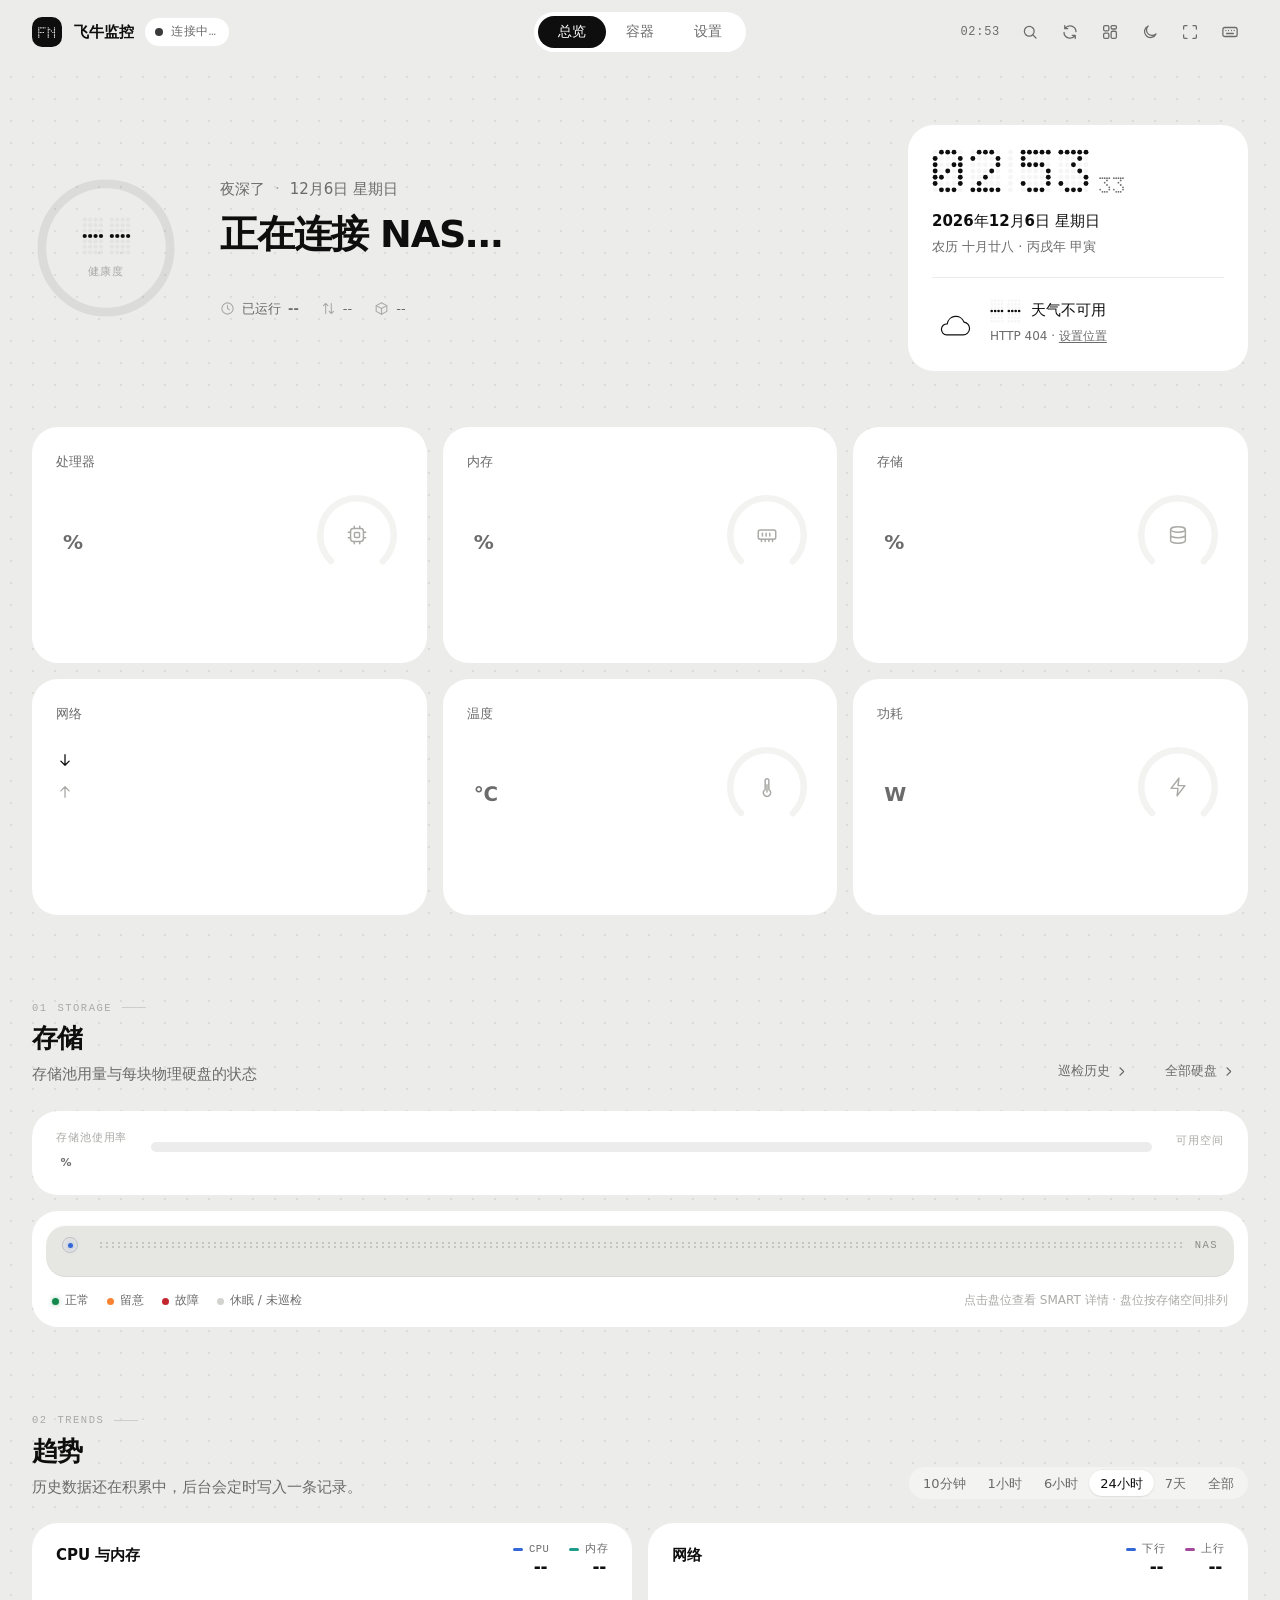
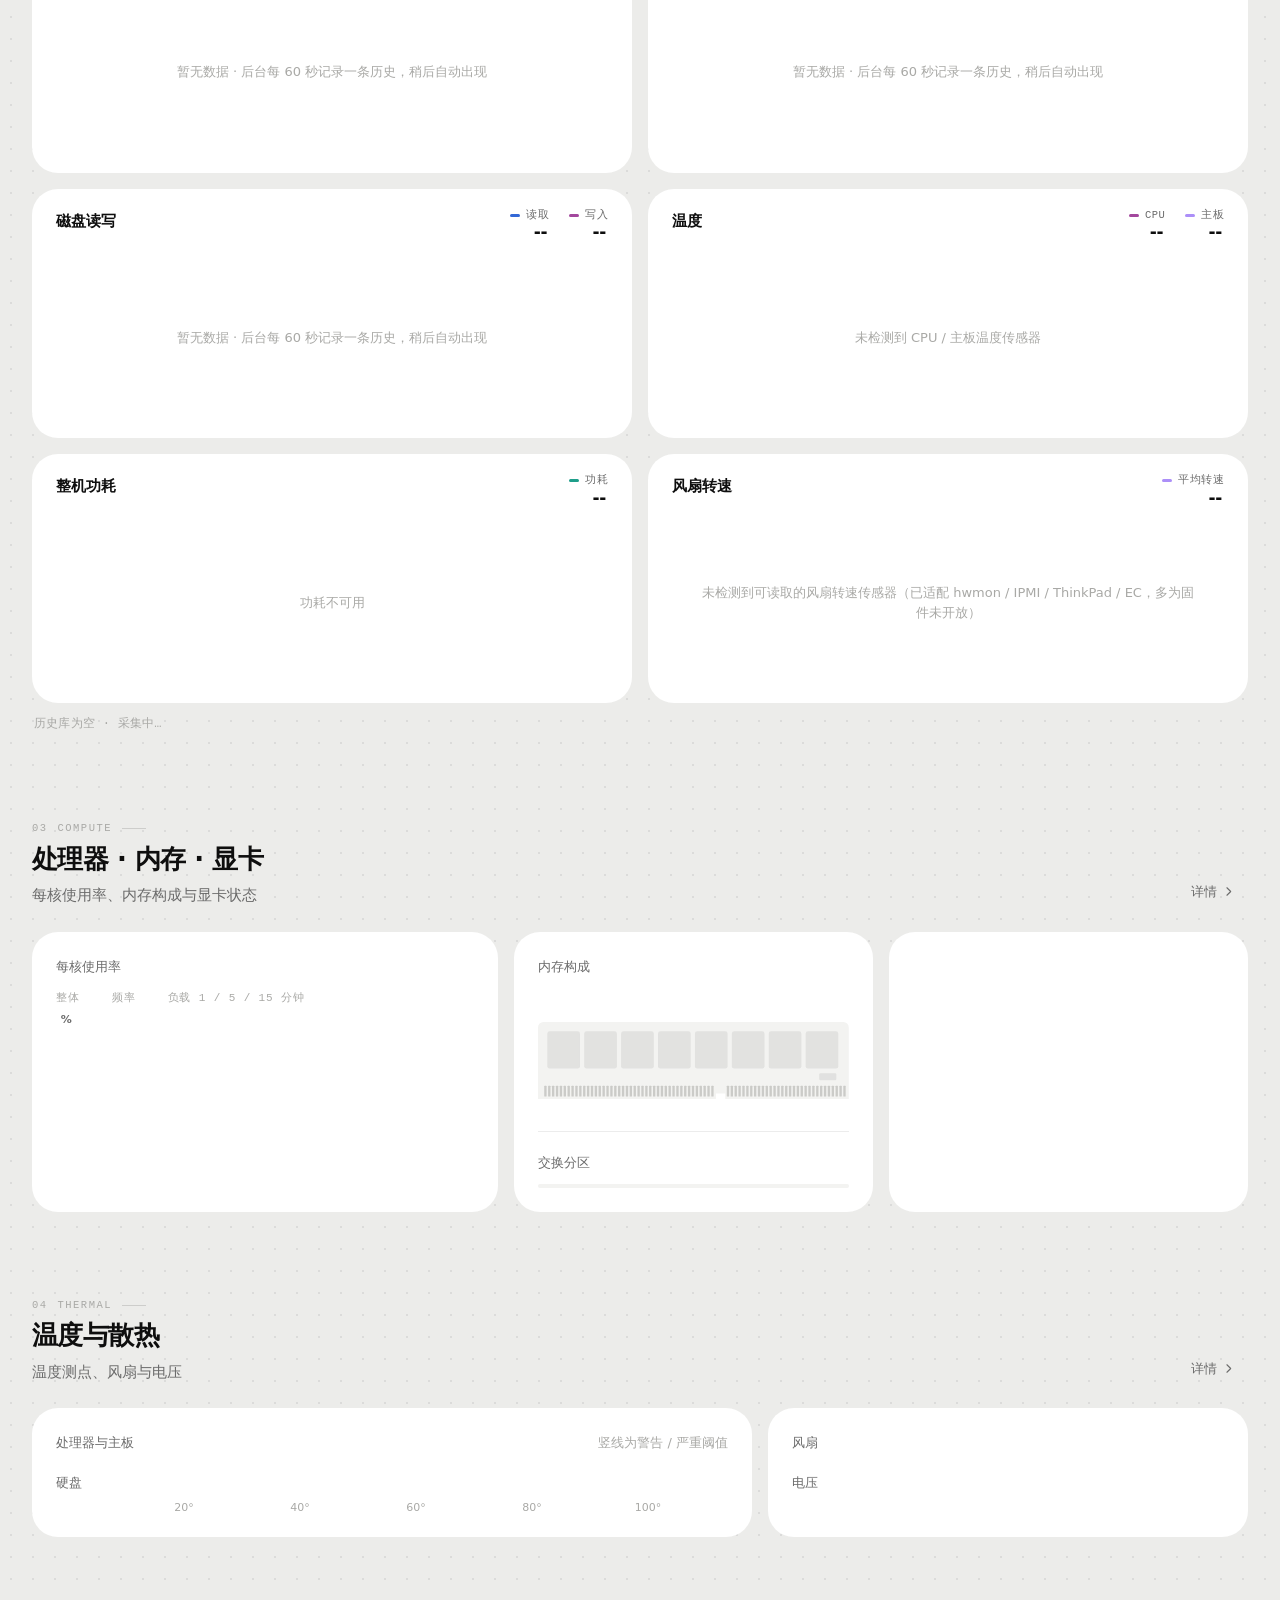
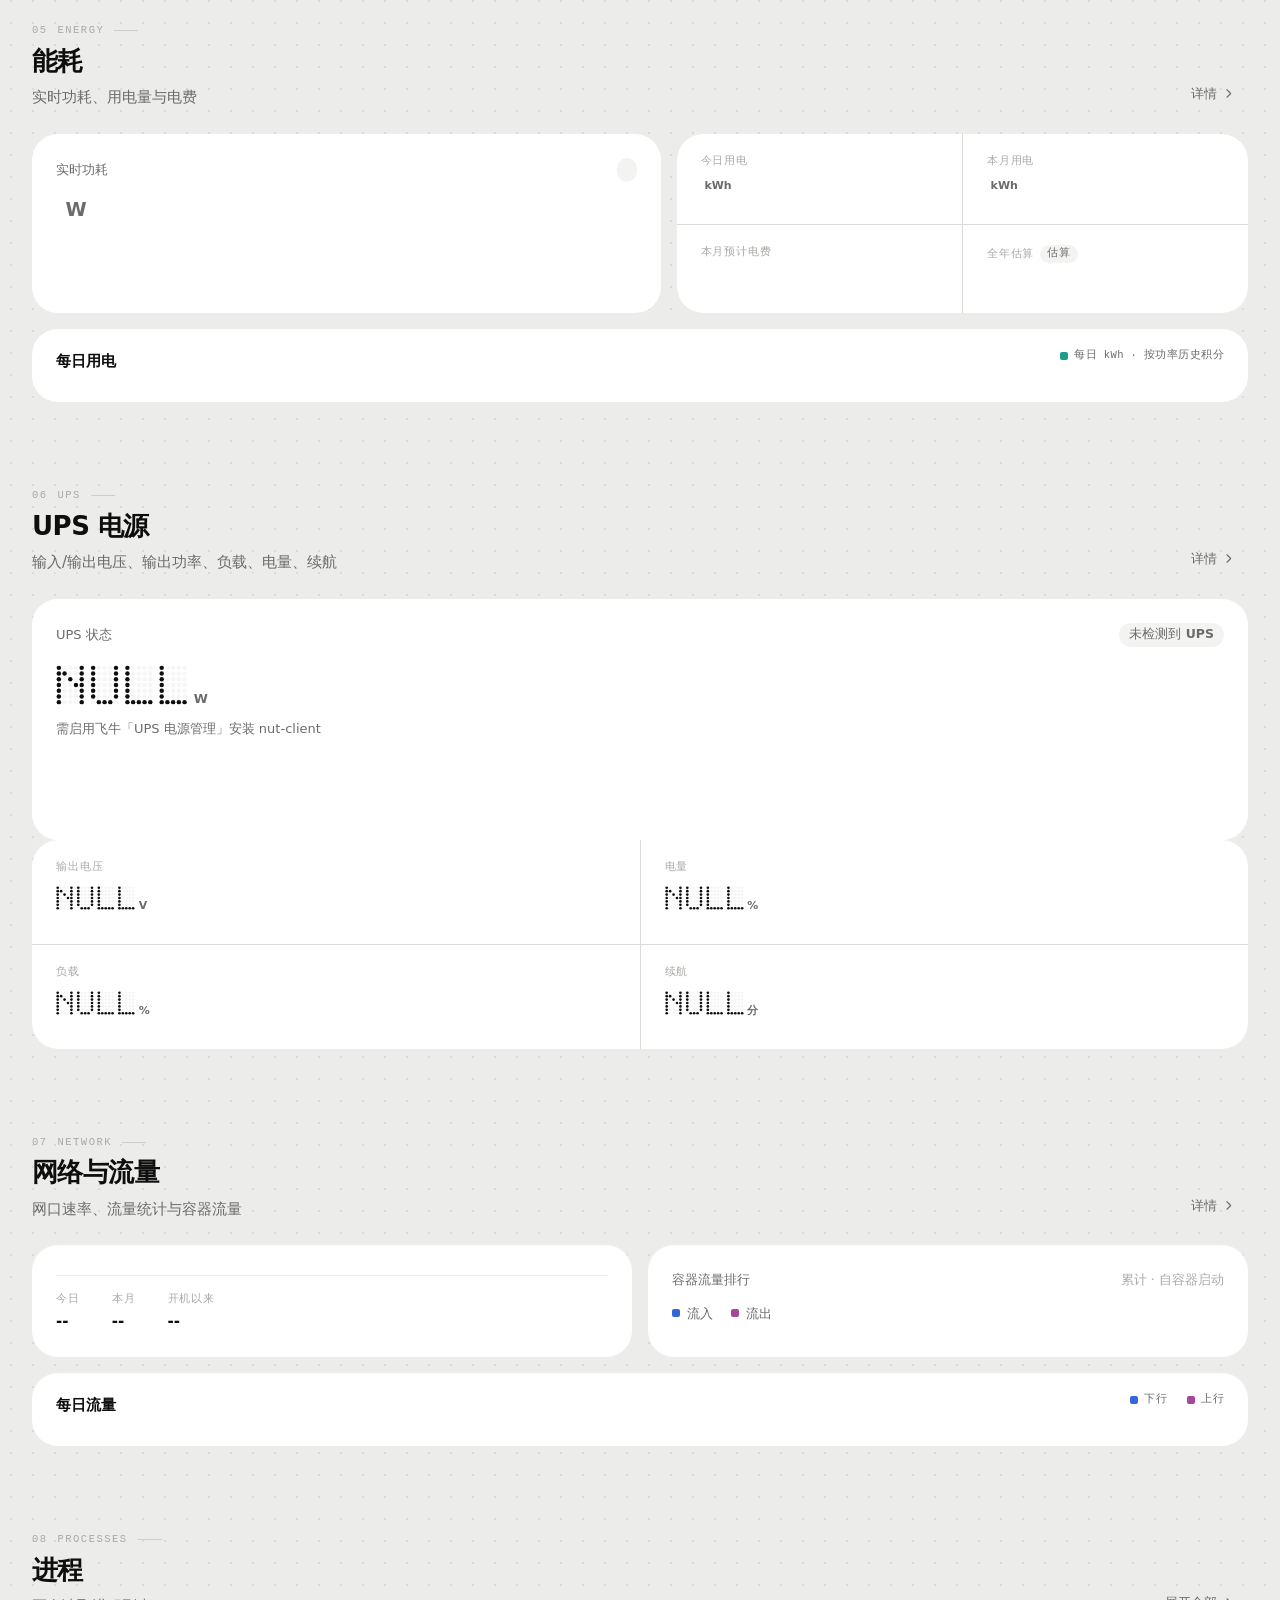
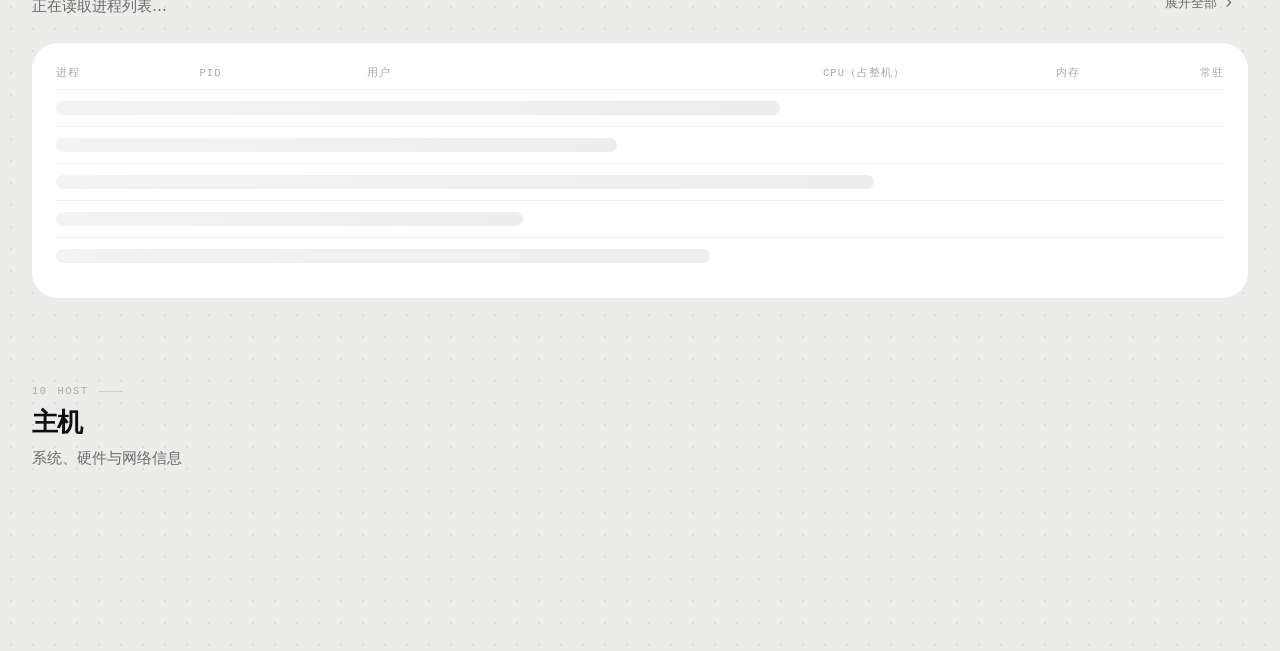
==== commit 6899b954: "Release 3.0.9: HDMI always-on, display fitting, VNC idle stop and cleanup fixes" ====
--- a/app/www/index.html
+++ b/app/www/index.html
@@ -6013,7 +6013,7 @@
 draw();
 }
 function renderAbout(card) {
-card.innerHTML = `<div class="about"><!-- FNH PRODUCT ABOUT START --><div style="padding-bottom:24px;margin-bottom:24px;border-bottom:1px solid var(--line)"><img src="/product-icon.png" width="80" height="80" alt=""><h4>飞牛HDMI动态监控</h4><p>首个成品版 3.0.0 · 开发与集成：汪同学</p><p class="faint">HDMI 大屏 · 浏览器远控 · HALOFLUX 硬件联动</p><p class="about-credit">感谢以下内置飞牛监控的原作者与贡献者。HALOFLUX 动效修改自 <a href="https://github.com/Ryder191/haloflux" target="_blank" rel="noopener">Ryder191</a>，仅限非商业使用。</p></div><!-- FNH PRODUCT ABOUT END --><div class="brand-mark">${ic('logo')}</div><h4>飞牛监控 fnMonitor</h4><p>为飞牛 fnOS 打造的本地系统监控 · <span data-ref="v">v--</span></p>
+card.innerHTML = `<div class="about"><!-- FNH PRODUCT ABOUT START --><div style="padding-bottom:24px;margin-bottom:24px;border-bottom:1px solid var(--line)"><img src="/product-icon.png" width="80" height="80" alt=""><h4>飞牛HDMI动态监控</h4><p>HDMI 常亮修复测试版 3.0.9 · 开发与集成：汪同学</p><p class="faint">HDMI 大屏 · 浏览器远控 · HALOFLUX 硬件联动</p><p class="about-credit">感谢以下内置飞牛监控的原作者与贡献者。HALOFLUX 动效修改自 <a href="https://github.com/Ryder191/haloflux" target="_blank" rel="noopener">Ryder191</a>，仅限非商业使用。</p></div><!-- FNH PRODUCT ABOUT END --><div class="brand-mark">${ic('logo')}</div><h4>飞牛监控 fnMonitor</h4><p>为飞牛 fnOS 打造的本地系统监控 · <span data-ref="v">v--</span></p>
 <p class="faint" style="margin-top:2px">纯本地运行 · 历史记录、界面设置与配置都保存在 NAS 的程序数据目录中，与访问用的电脑无关</p>
 <p class="about-credit">作者 <a href="https://github.com/MisiteQ" target="_blank" rel="noopener noreferrer">Misite齊（@MisiteQ）</a> · 项目 <a href="https://github.com/MisiteQ/fnmonitor" target="_blank" rel="noopener noreferrer">github.com/MisiteQ/fnmonitor</a><br>界面与功能贡献 <a href="https://github.com/iqiuzixuan" target="_blank" rel="noopener noreferrer">iqiuzixuan</a>、<a href="https://github.com/ttkl9559-cell" target="_blank" rel="noopener noreferrer">ttkl9559-cell</a><br>通知推送架构参考 <a href="https://github.com/Sunanang/FNMessageBots" target="_blank" rel="noopener noreferrer">Sunanang/FNMessageBots</a>，致谢作者 Sunanang</p>
 <div style="display:flex;gap:8px;justify-content:center;margin-top:20px;flex-wrap:wrap"><a class="btn" href="https://github.com/MisiteQ/fnmonitor" target="_blank" rel="noopener noreferrer">${ic('ext')}项目主页</a><a class="btn" href="https://github.com/MisiteQ/fnmonitor/issues" target="_blank" rel="noopener noreferrer">${ic('help')}问题反馈</a><a class="btn" href="https://github.com/MisiteQ/fnmonitor/releases/latest" target="_blank" rel="noopener noreferrer">${ic('download')}版本发布</a><button class="btn" type="button" data-sheet="keys">${ic('key')}快捷键</button></div>
@@ -6519,14 +6519,14 @@
 <script>
 (()=>{'use strict';
 const root=document.documentElement,storeKey='fnmonitor-hdmi-display-view';let wanted=false,queued;
-try{wanted=localStorage.getItem(storeKey)==='1'}catch{}
+try{const saved=localStorage.getItem(storeKey);wanted=saved===null?['127.0.0.1','localhost','[::1]'].includes(location.hostname):saved==='1'}catch{}
 function fit(){
  const page=document.getElementById('page-overview'),metrics=document.querySelector('[data-mod="metrics"]');
  const active=wanted&&page&&!page.hidden;
  root.classList.toggle('fnm-display',!!active);
  if(!active||!metrics)return;
  // Measure actual cards, including their footer, rather than guessing a browser zoom level.
- let lo=.25,hi=2.0,best=.25;
+ let lo=.1,hi=3.0,best=.1;
  for(let i=0;i<12;i++){
   const scale=(lo+hi)/2;root.style.setProperty('--fnm-display-scale',scale);
   const rect=metrics.getBoundingClientRect(),box=page.getBoundingClientRect();
@@ -6543,7 +6543,7 @@
  if(e.key!=='F8'&&e.key!=='F9')return;
  e.preventDefault();e.stopImmediatePropagation();if(!e.repeat)set(e.key==='F8');
 },true);
-addEventListener('resize',schedule);addEventListener('hashchange',schedule);
+addEventListener('resize',schedule);window.visualViewport?.addEventListener('resize',schedule);addEventListener('hashchange',schedule);
 document.fonts?.ready.then(schedule);
 // Data and fonts arrive after page startup; remeasure without changing saved dashboard settings.
 const watch=new MutationObserver(schedule);watch.observe(document.getElementById('page-overview'),{childList:true,subtree:true,characterData:true});
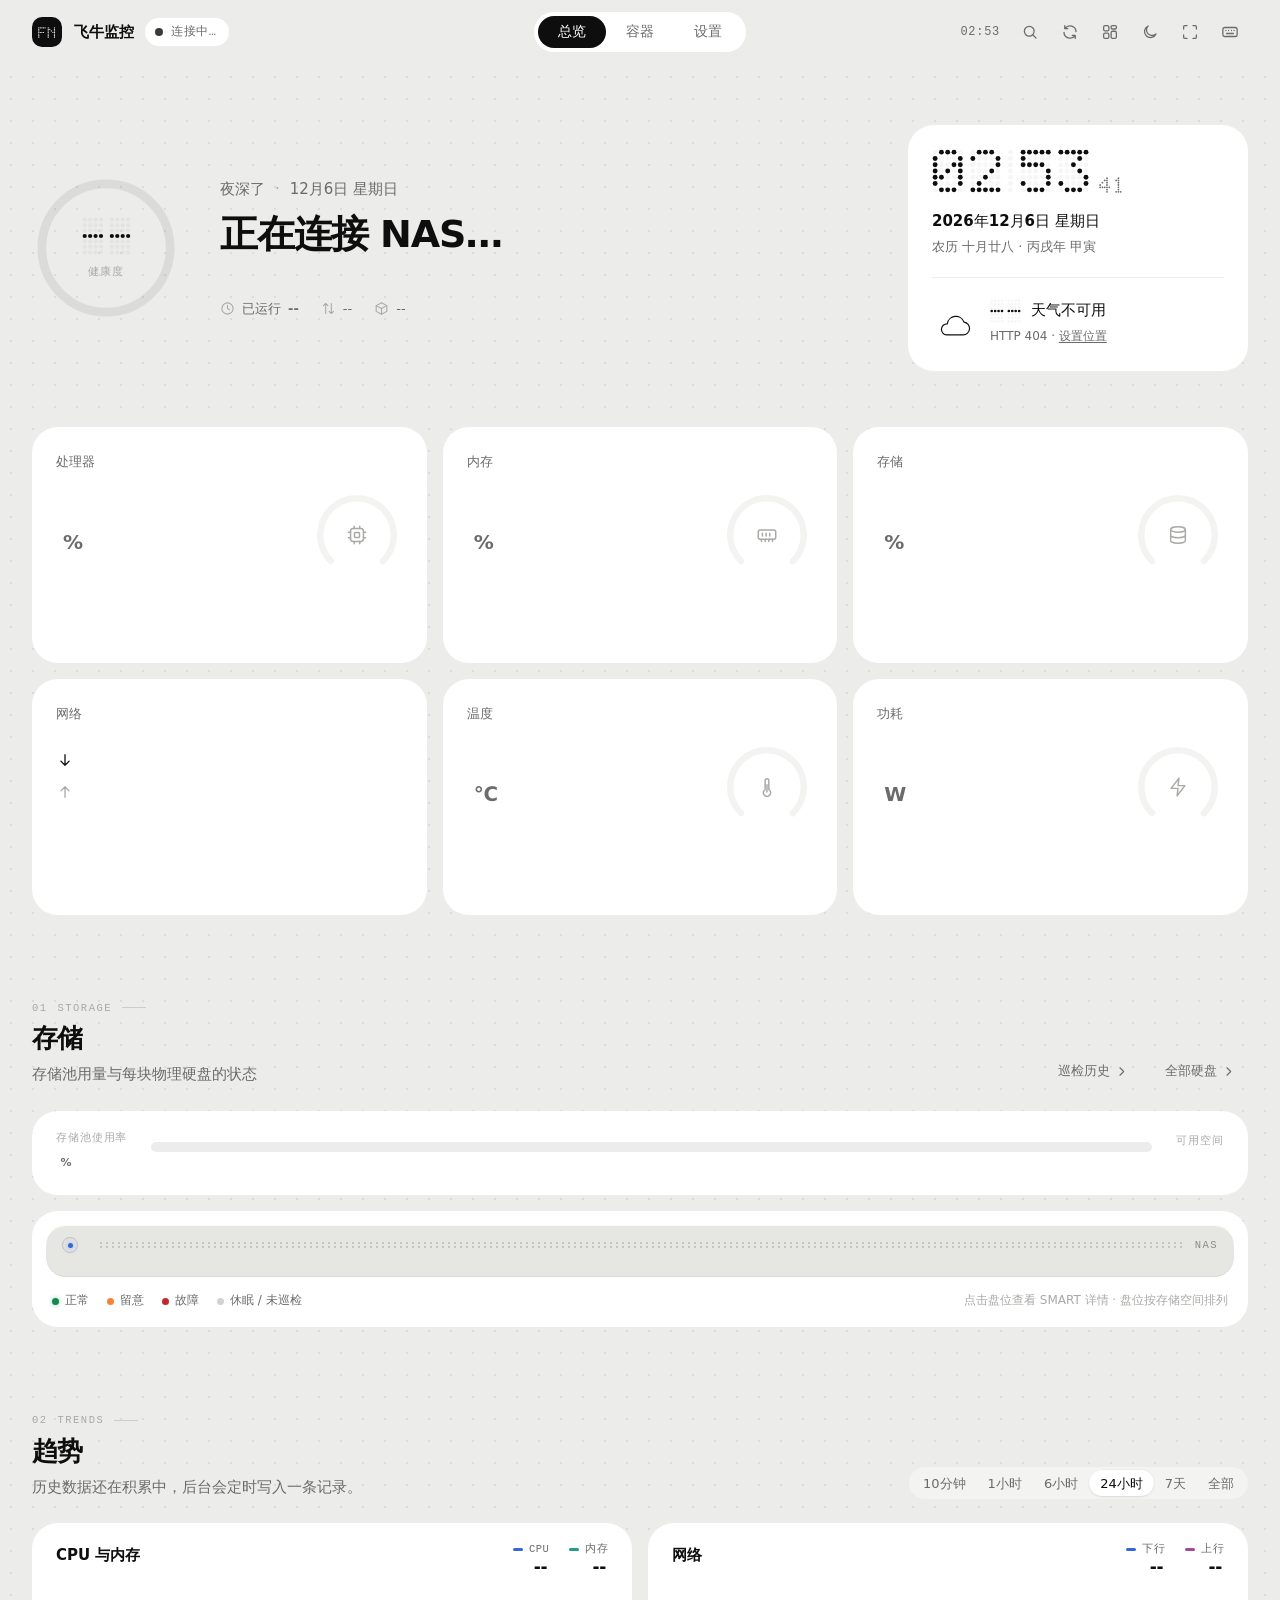
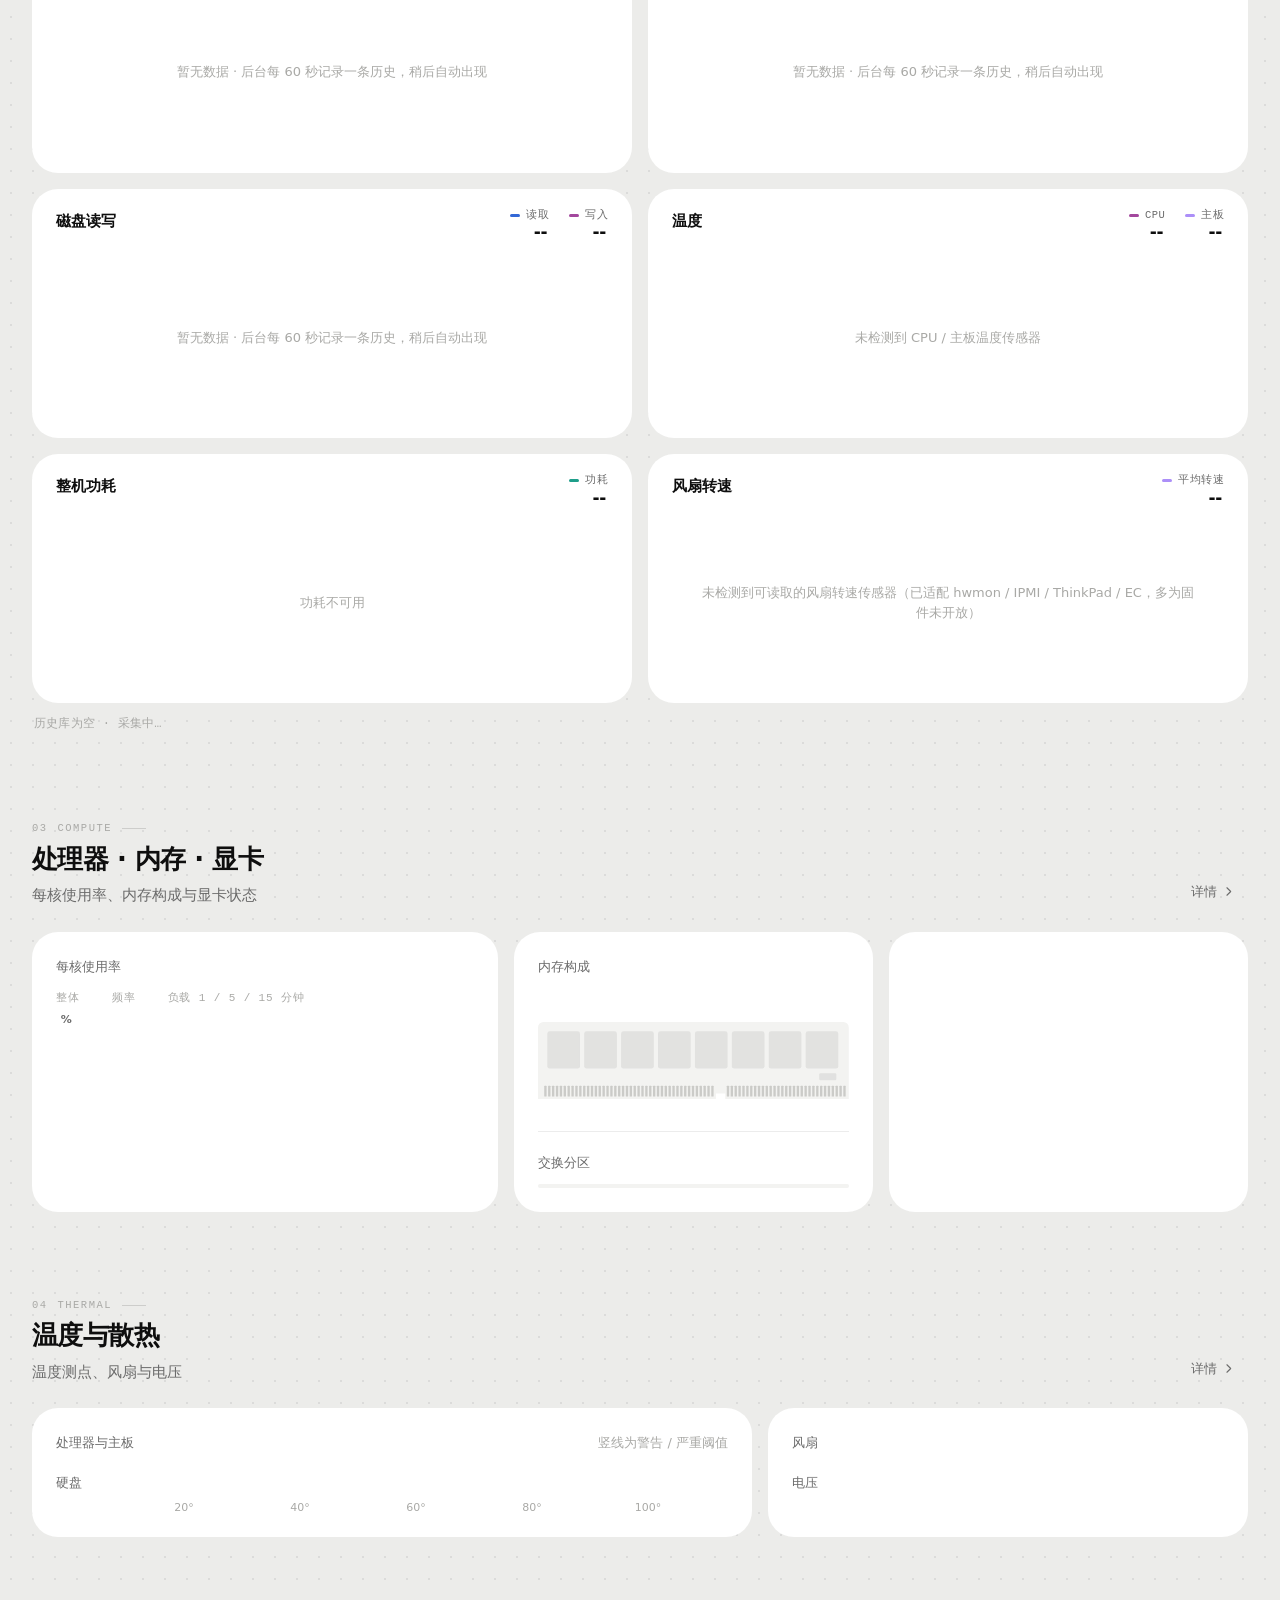
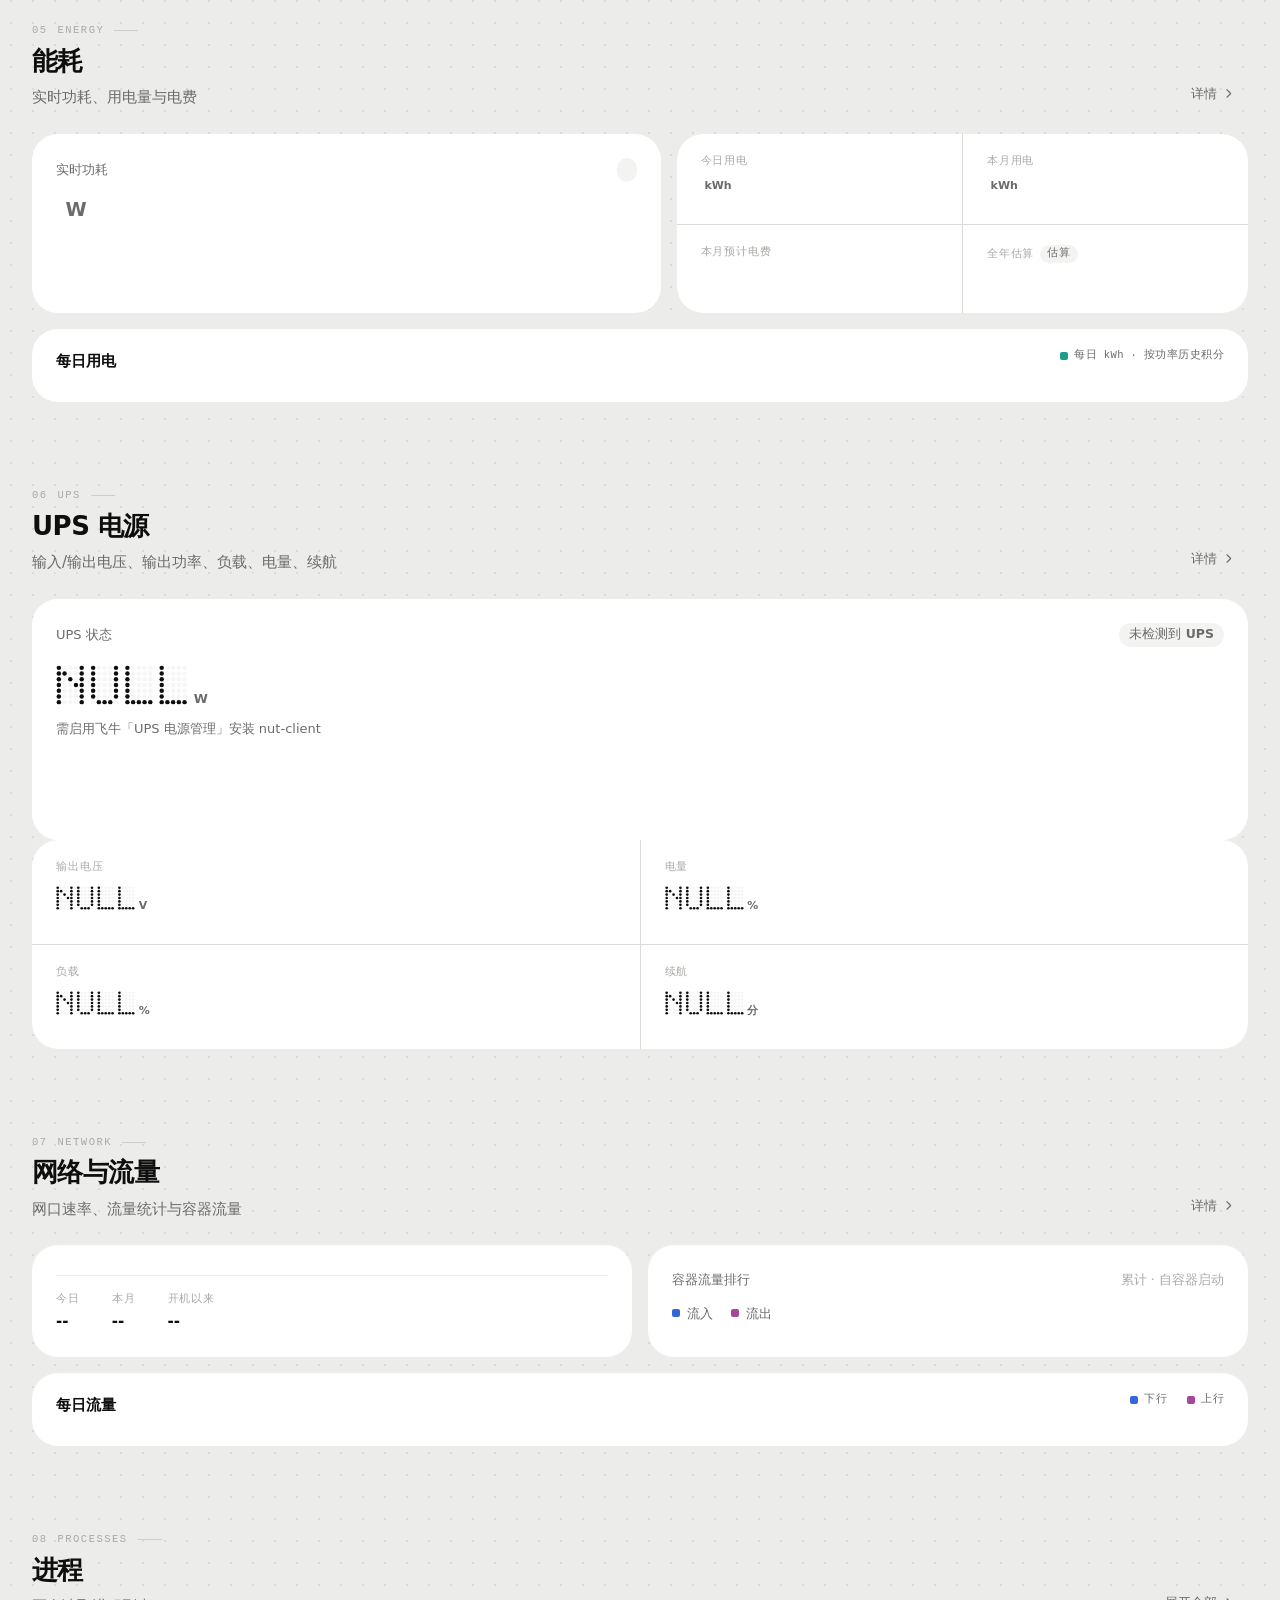
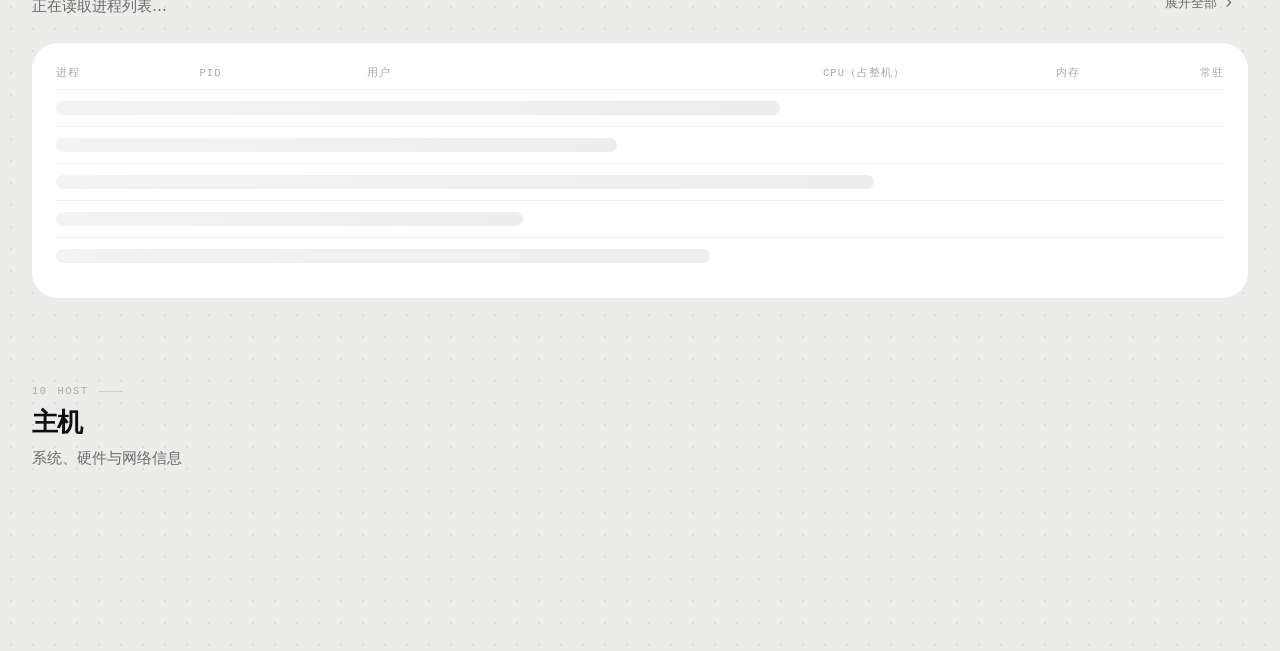
==== commit b54ef350: "Release 3.0.10: fixed support dialog, private QR crops and product branding" ====
--- a/app/www/index.html
+++ b/app/www/index.html
@@ -8,8 +8,8 @@
 <meta name="viewport" content="width=device-width, initial-scale=1, viewport-fit=cover">
 <meta name="color-scheme" content="light dark">
 <meta name="referrer" content="same-origin">
-<link rel="icon" type="image/png" href="[data-uri]">
-<link rel="apple-touch-icon" href="[data-uri]">
+<link rel="icon" href="/product-icon.png">
+<link rel="apple-touch-icon" href="/product-icon.png">
 <title>飞牛监控</title>
 <script>
   /* 尽早应用外观（本地缓存），避免首屏闪烁；服务器 ui.json 加载后以服务器为准 */
@@ -6013,10 +6013,10 @@
 draw();
 }
 function renderAbout(card) {
-card.innerHTML = `<div class="about"><!-- FNH PRODUCT ABOUT START --><div style="padding-bottom:24px;margin-bottom:24px;border-bottom:1px solid var(--line)"><img src="/product-icon.png" width="80" height="80" alt=""><h4>飞牛HDMI动态监控</h4><p>HDMI 常亮修复测试版 3.0.9 · 开发与集成：汪同学</p><p class="faint">HDMI 大屏 · 浏览器远控 · HALOFLUX 硬件联动</p><p class="about-credit">感谢以下内置飞牛监控的原作者与贡献者。HALOFLUX 动效修改自 <a href="https://github.com/Ryder191/haloflux" target="_blank" rel="noopener">Ryder191</a>，仅限非商业使用。</p></div><!-- FNH PRODUCT ABOUT END --><div class="brand-mark">${ic('logo')}</div><h4>飞牛监控 fnMonitor</h4><p>为飞牛 fnOS 打造的本地系统监控 · <span data-ref="v">v--</span></p>
+card.innerHTML = `<div class="about"><!-- FNH PRODUCT ABOUT START --><div style="padding-bottom:24px;margin-bottom:24px;border-bottom:1px solid var(--line)"><img src="/product-icon.png" width="80" height="80" alt=""><h4>飞牛HDMI动态监控</h4><p>正式版 3.0.10 · 开发与集成：汪同学</p><p class="faint">HDMI 大屏 · 浏览器远控 · HALOFLUX 硬件联动</p><p class="about-credit">感谢以下内置飞牛监控的原作者与贡献者。HALOFLUX 动效修改自 <a href="https://github.com/Ryder191/haloflux" target="_blank" rel="noopener">Ryder191</a>，仅限非商业使用。</p></div><!-- FNH PRODUCT ABOUT END --><div class="brand-mark">${ic('logo')}</div><h4>飞牛监控 fnMonitor</h4><p>为飞牛 fnOS 打造的本地系统监控 · <span data-ref="v">v--</span></p>
 <p class="faint" style="margin-top:2px">纯本地运行 · 历史记录、界面设置与配置都保存在 NAS 的程序数据目录中，与访问用的电脑无关</p>
 <p class="about-credit">作者 <a href="https://github.com/MisiteQ" target="_blank" rel="noopener noreferrer">Misite齊（@MisiteQ）</a> · 项目 <a href="https://github.com/MisiteQ/fnmonitor" target="_blank" rel="noopener noreferrer">github.com/MisiteQ/fnmonitor</a><br>界面与功能贡献 <a href="https://github.com/iqiuzixuan" target="_blank" rel="noopener noreferrer">iqiuzixuan</a>、<a href="https://github.com/ttkl9559-cell" target="_blank" rel="noopener noreferrer">ttkl9559-cell</a><br>通知推送架构参考 <a href="https://github.com/Sunanang/FNMessageBots" target="_blank" rel="noopener noreferrer">Sunanang/FNMessageBots</a>，致谢作者 Sunanang</p>
-<div style="display:flex;gap:8px;justify-content:center;margin-top:20px;flex-wrap:wrap"><a class="btn" href="https://github.com/MisiteQ/fnmonitor" target="_blank" rel="noopener noreferrer">${ic('ext')}项目主页</a><a class="btn" href="https://github.com/MisiteQ/fnmonitor/issues" target="_blank" rel="noopener noreferrer">${ic('help')}问题反馈</a><a class="btn" href="https://github.com/MisiteQ/fnmonitor/releases/latest" target="_blank" rel="noopener noreferrer">${ic('download')}版本发布</a><button class="btn" type="button" data-sheet="keys">${ic('key')}快捷键</button></div>
+<div style="display:flex;gap:8px;justify-content:center;margin-top:20px;flex-wrap:wrap"><a class="btn" href="https://github.com/wwwwwwjy/fnhdmi-monitor" target="_blank" rel="noopener noreferrer">${ic('ext')}项目主页</a><a class="btn" href="https://github.com/wwwwwwjy/fnhdmi-monitor/issues" target="_blank" rel="noopener noreferrer">${ic('help')}问题反馈</a><a class="btn" href="https://github.com/wwwwwwjy/fnhdmi-monitor/releases/latest" target="_blank" rel="noopener noreferrer">${ic('download')}版本发布</a><button class="btn" type="button" data-sheet="keys">${ic('key')}快捷键</button></div>
 <p class="st-crit" style="margin-top:14px" data-ref="upd" hidden></p></div>`;
 const x = collect(card);
 card._sync = () => { setText(x.v, 'v' + ((S.cfg && S.cfg.version) || '--')); x.upd.hidden = !S.hasUpdate; setText(x.upd, S.hasUpdate ? '发现新版本，可在上方「软件更新」一键更新，或下载后自行安装' : ''); };
@@ -6552,5 +6552,8 @@
 </script>
 <script src="/display-scene.js"></script>
 <!-- FNMONITOR DISPLAY VIEW END -->
+<!-- FNH COFFEE START -->
+<script src="/coffee/coffee.js" defer></script>
+<!-- FNH COFFEE END -->
 </body>
 </html>
